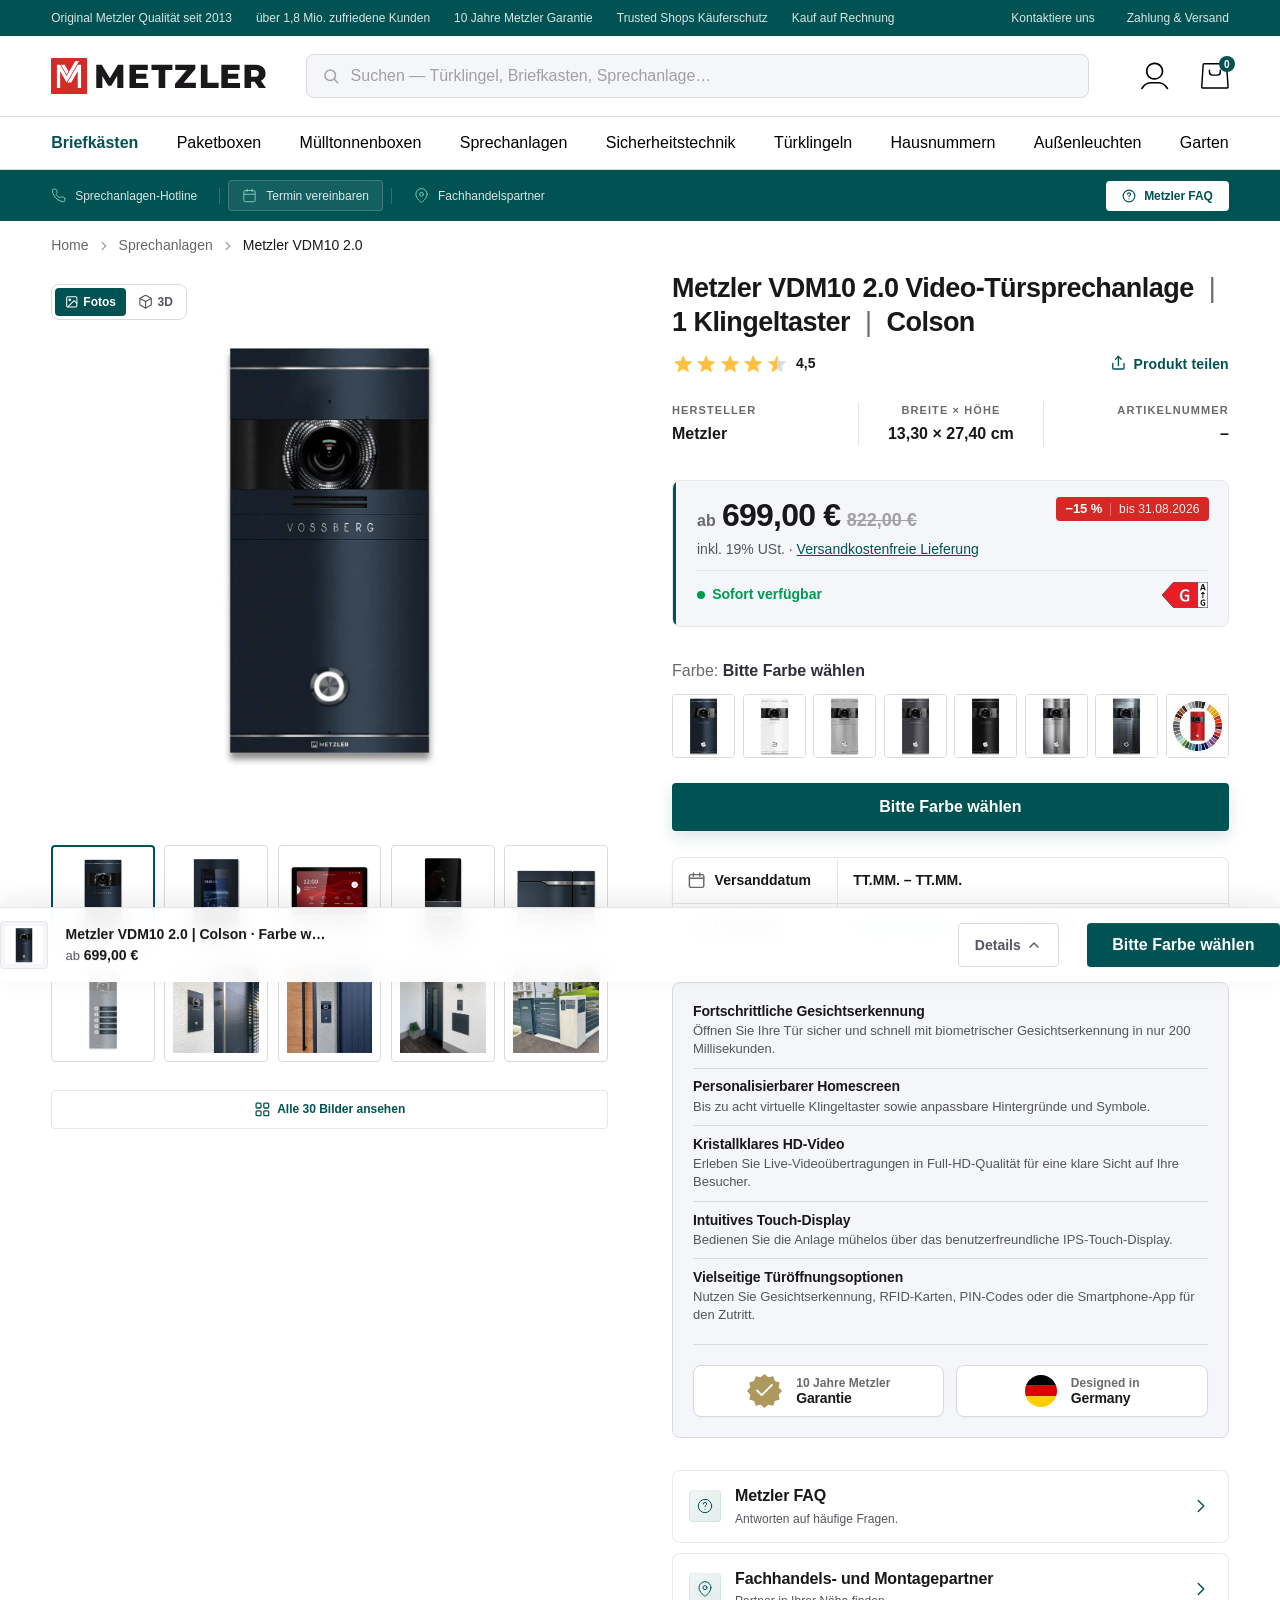
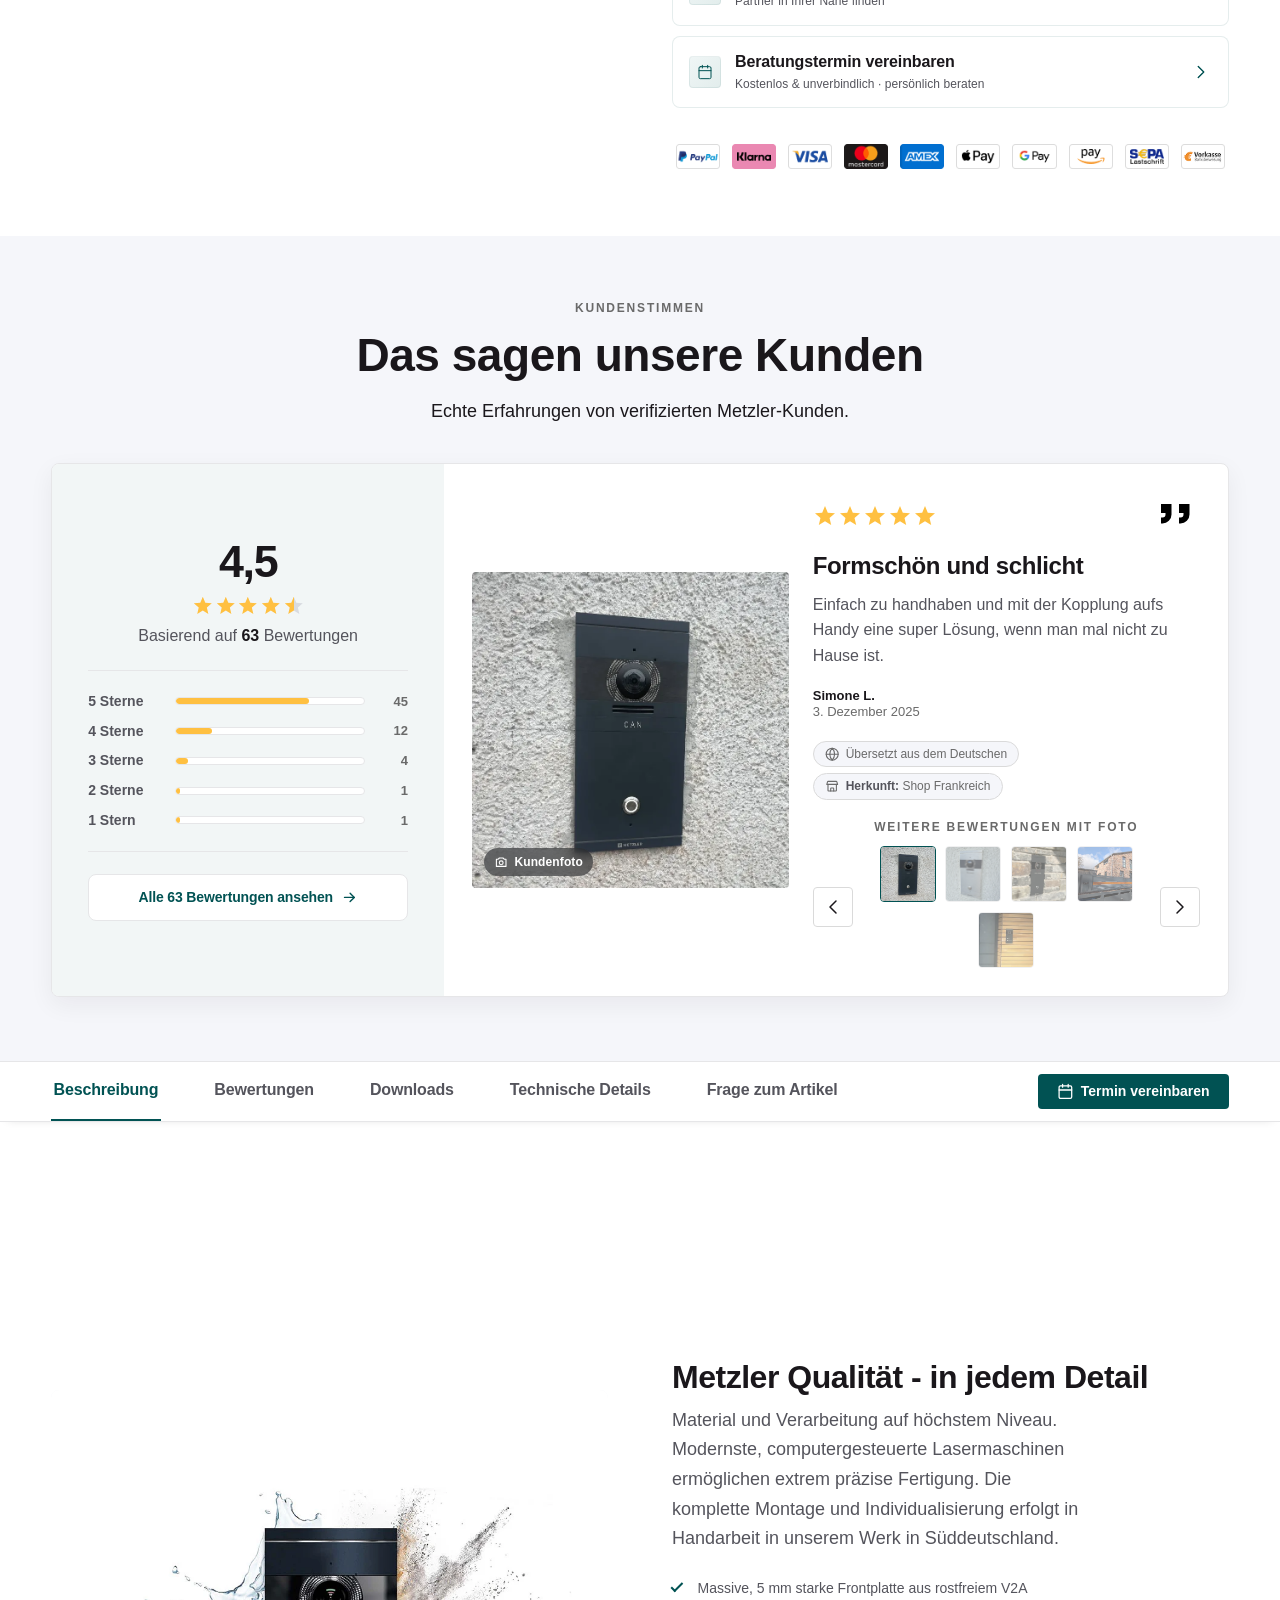
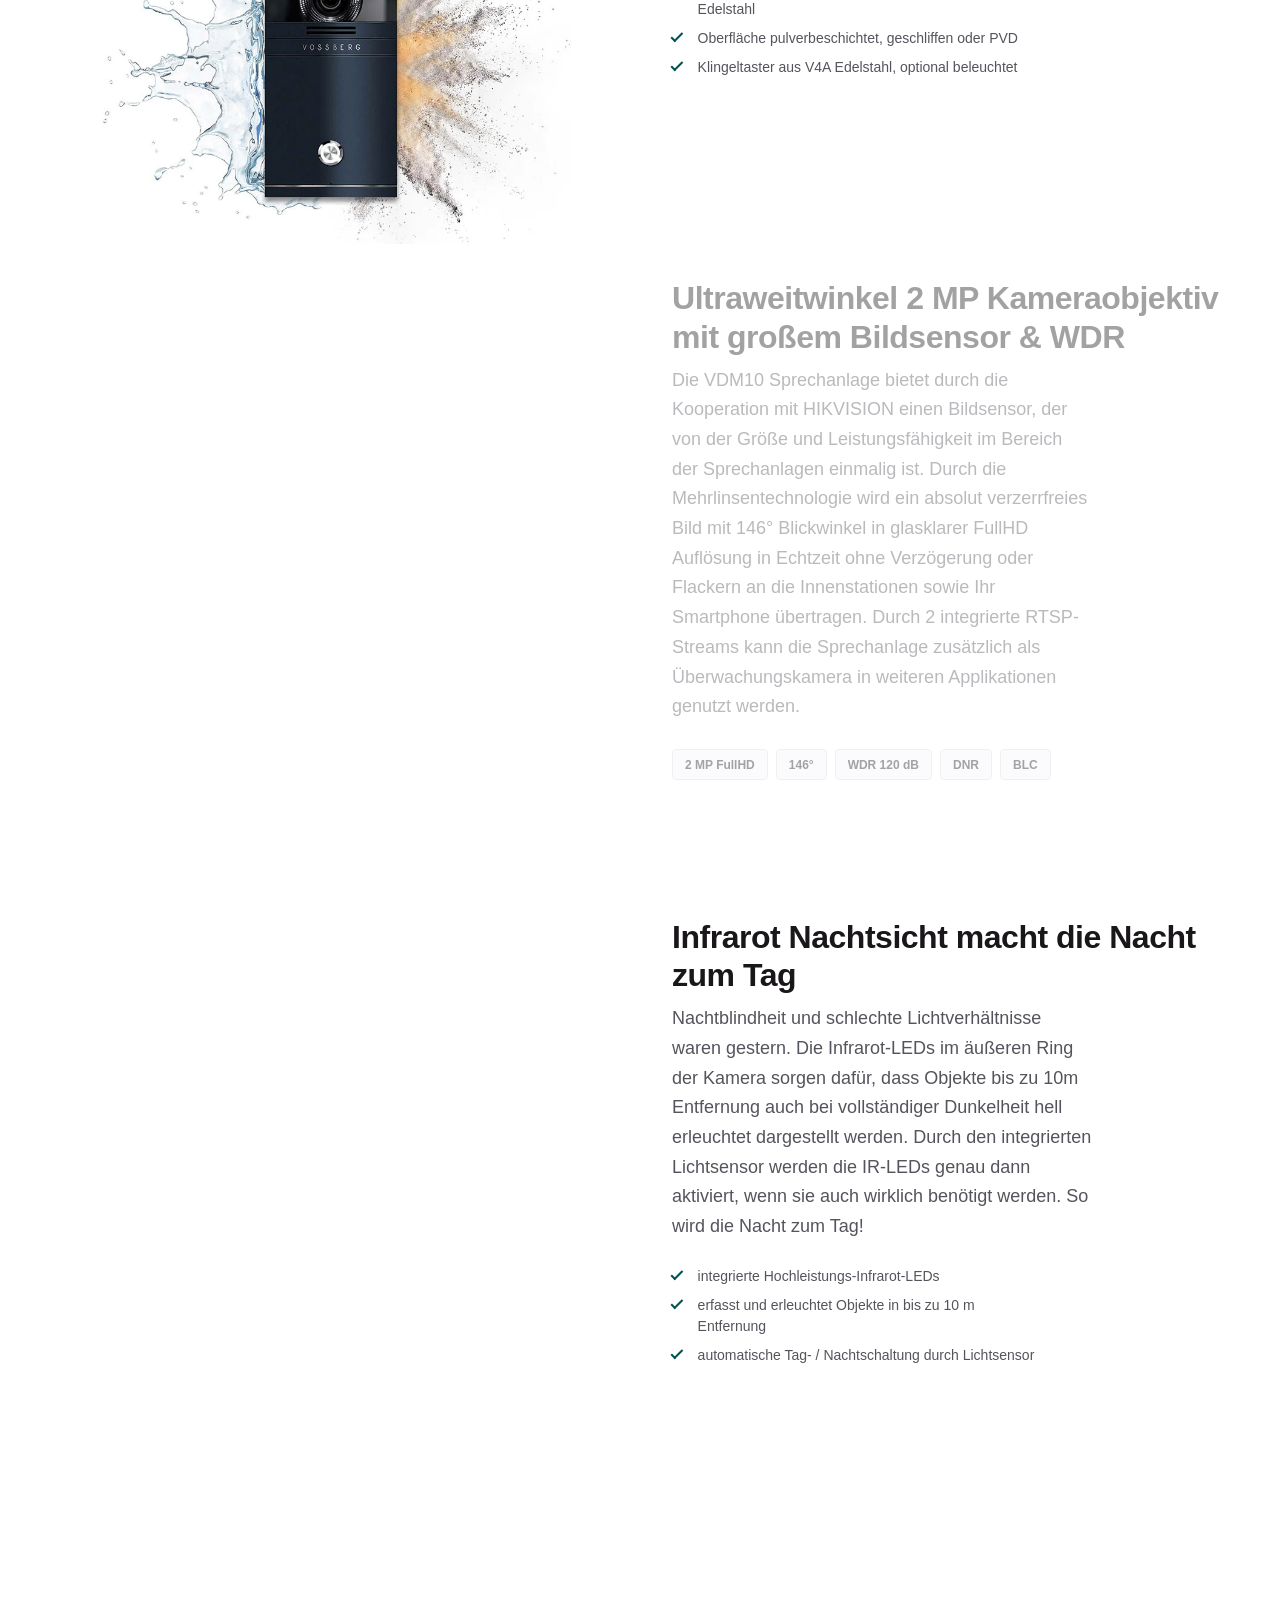
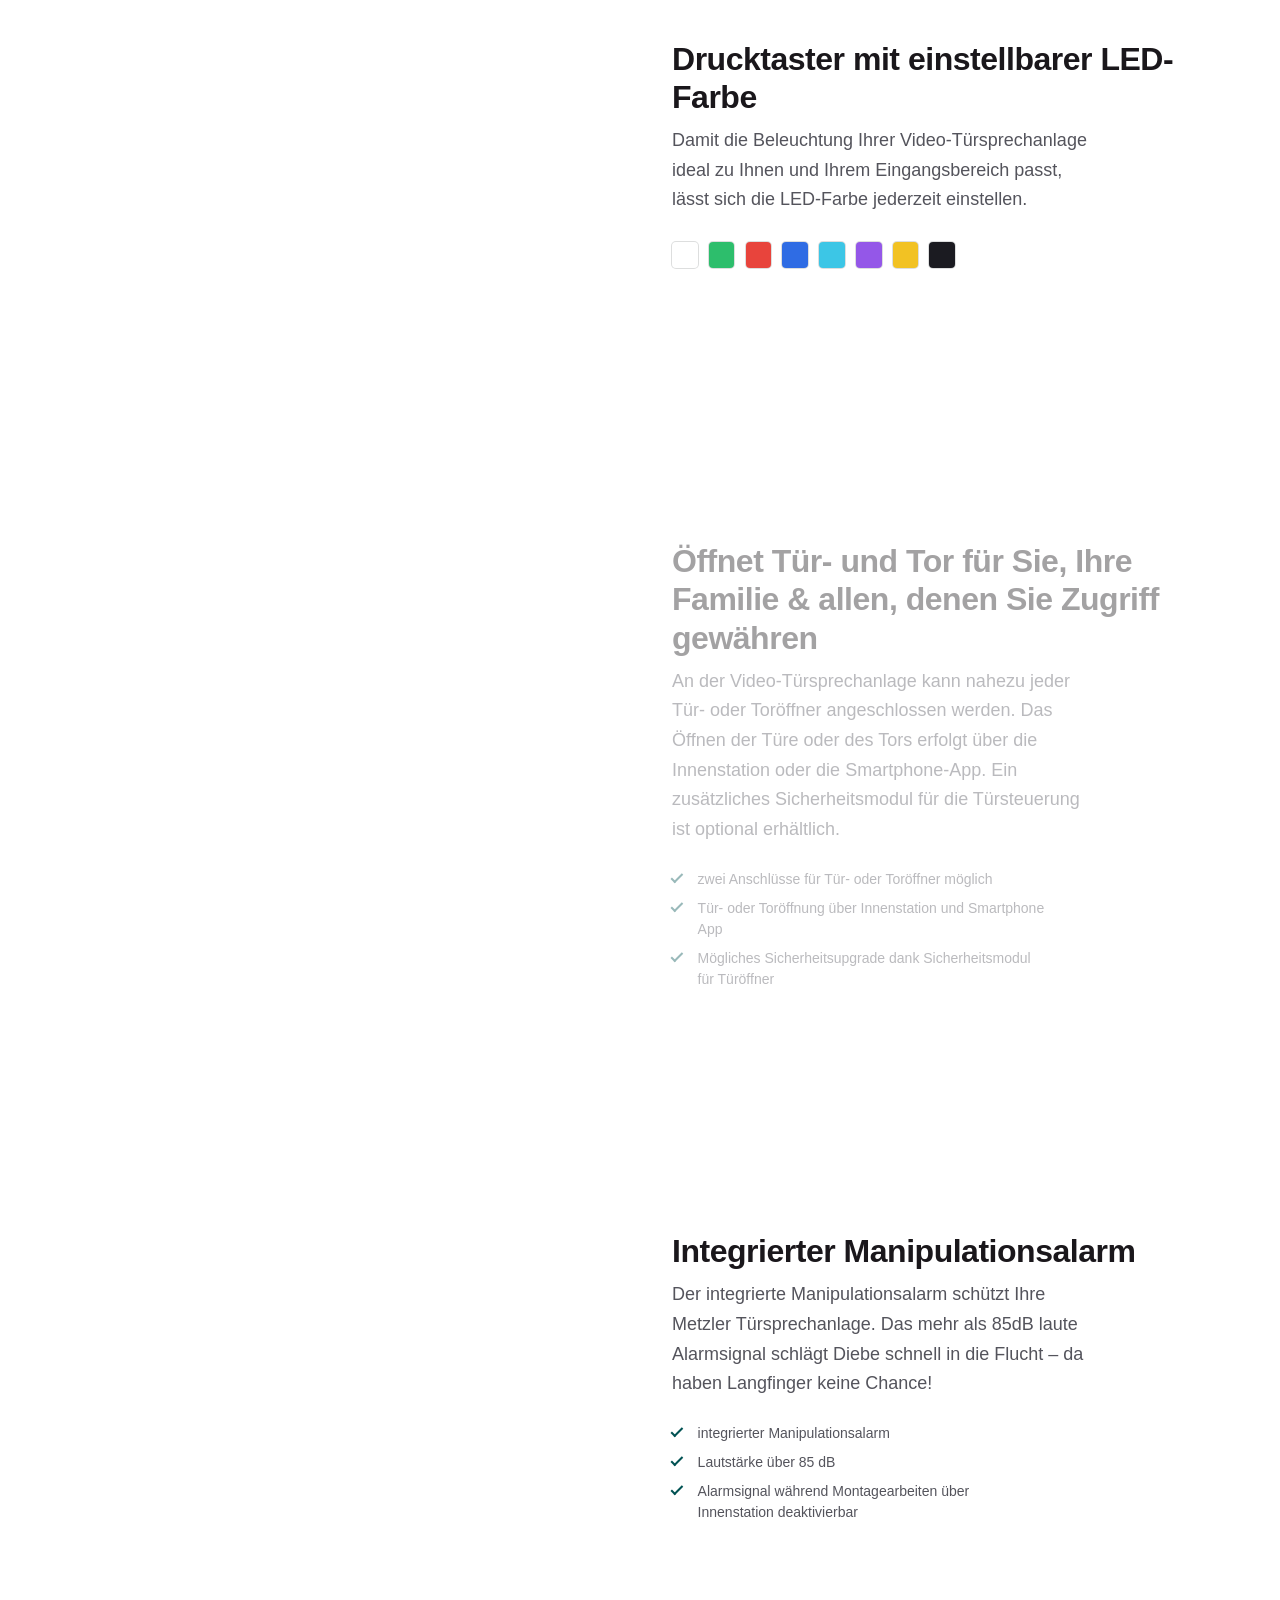
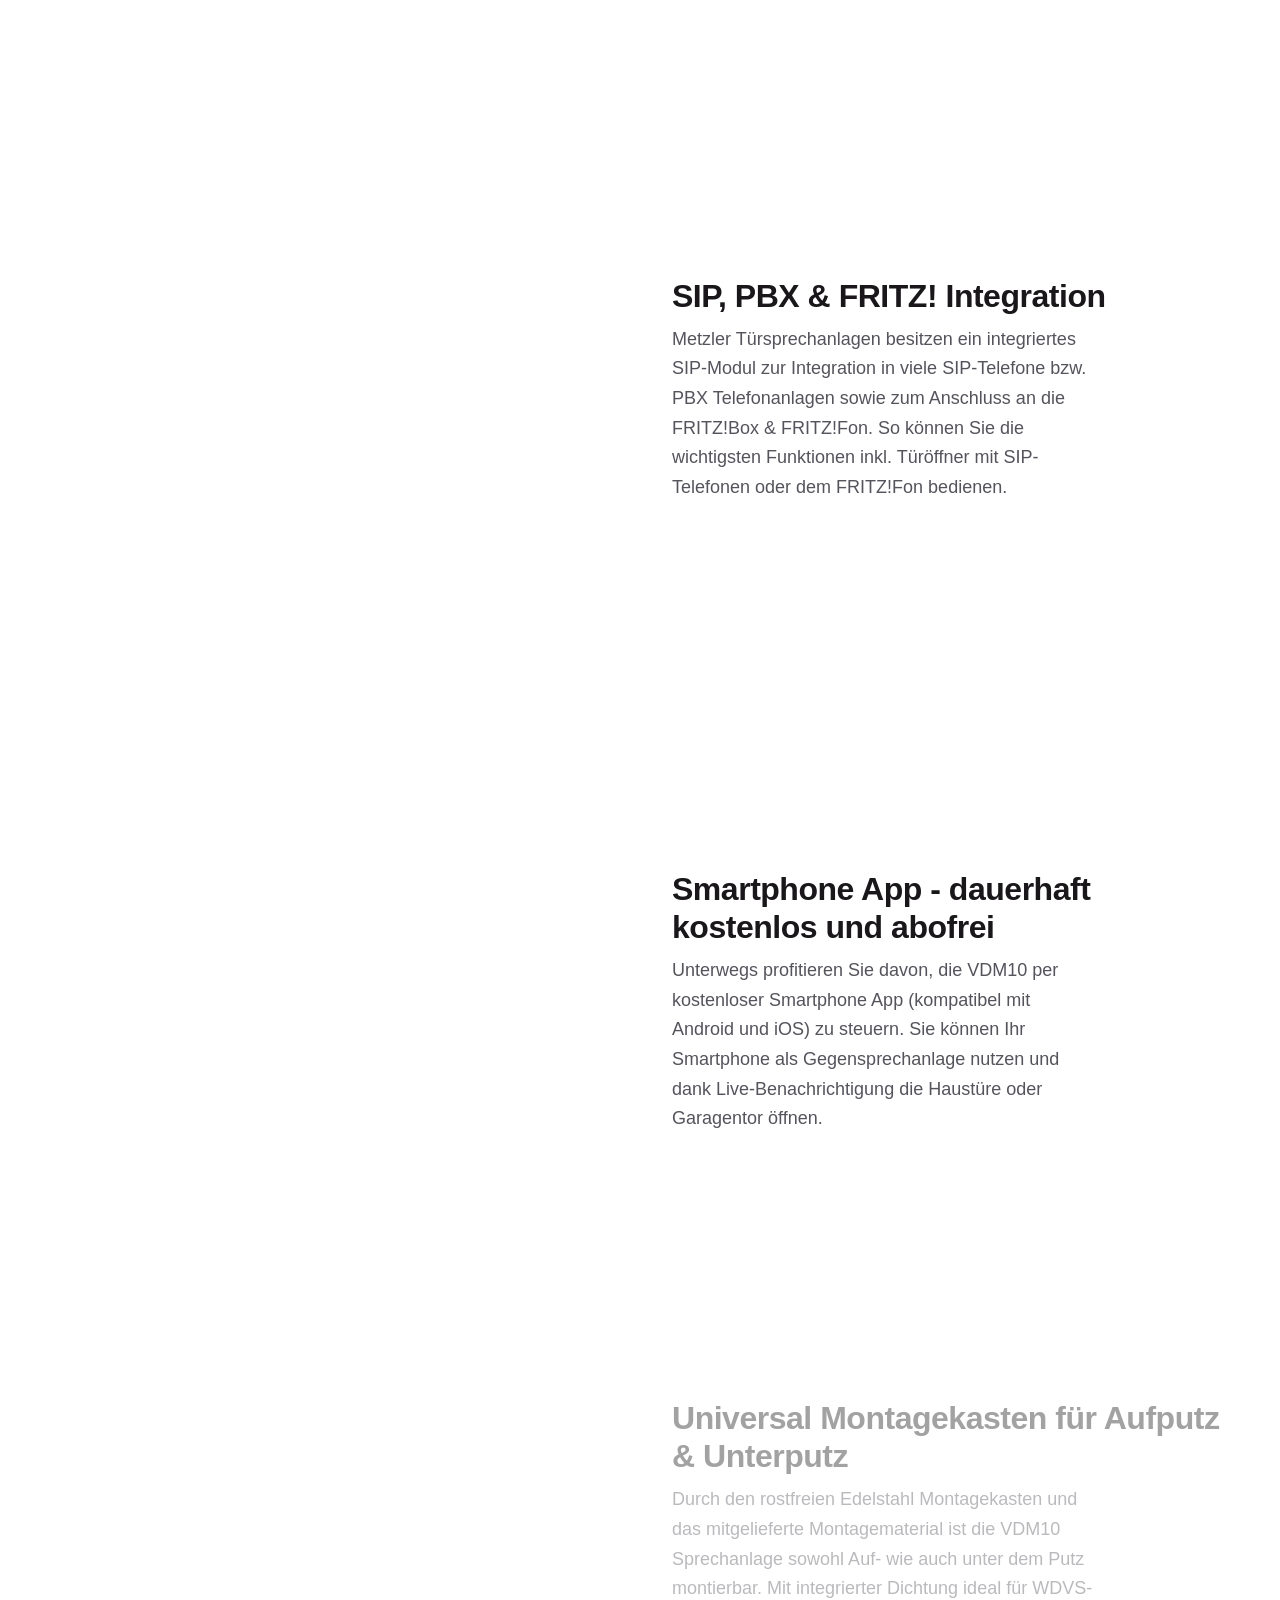
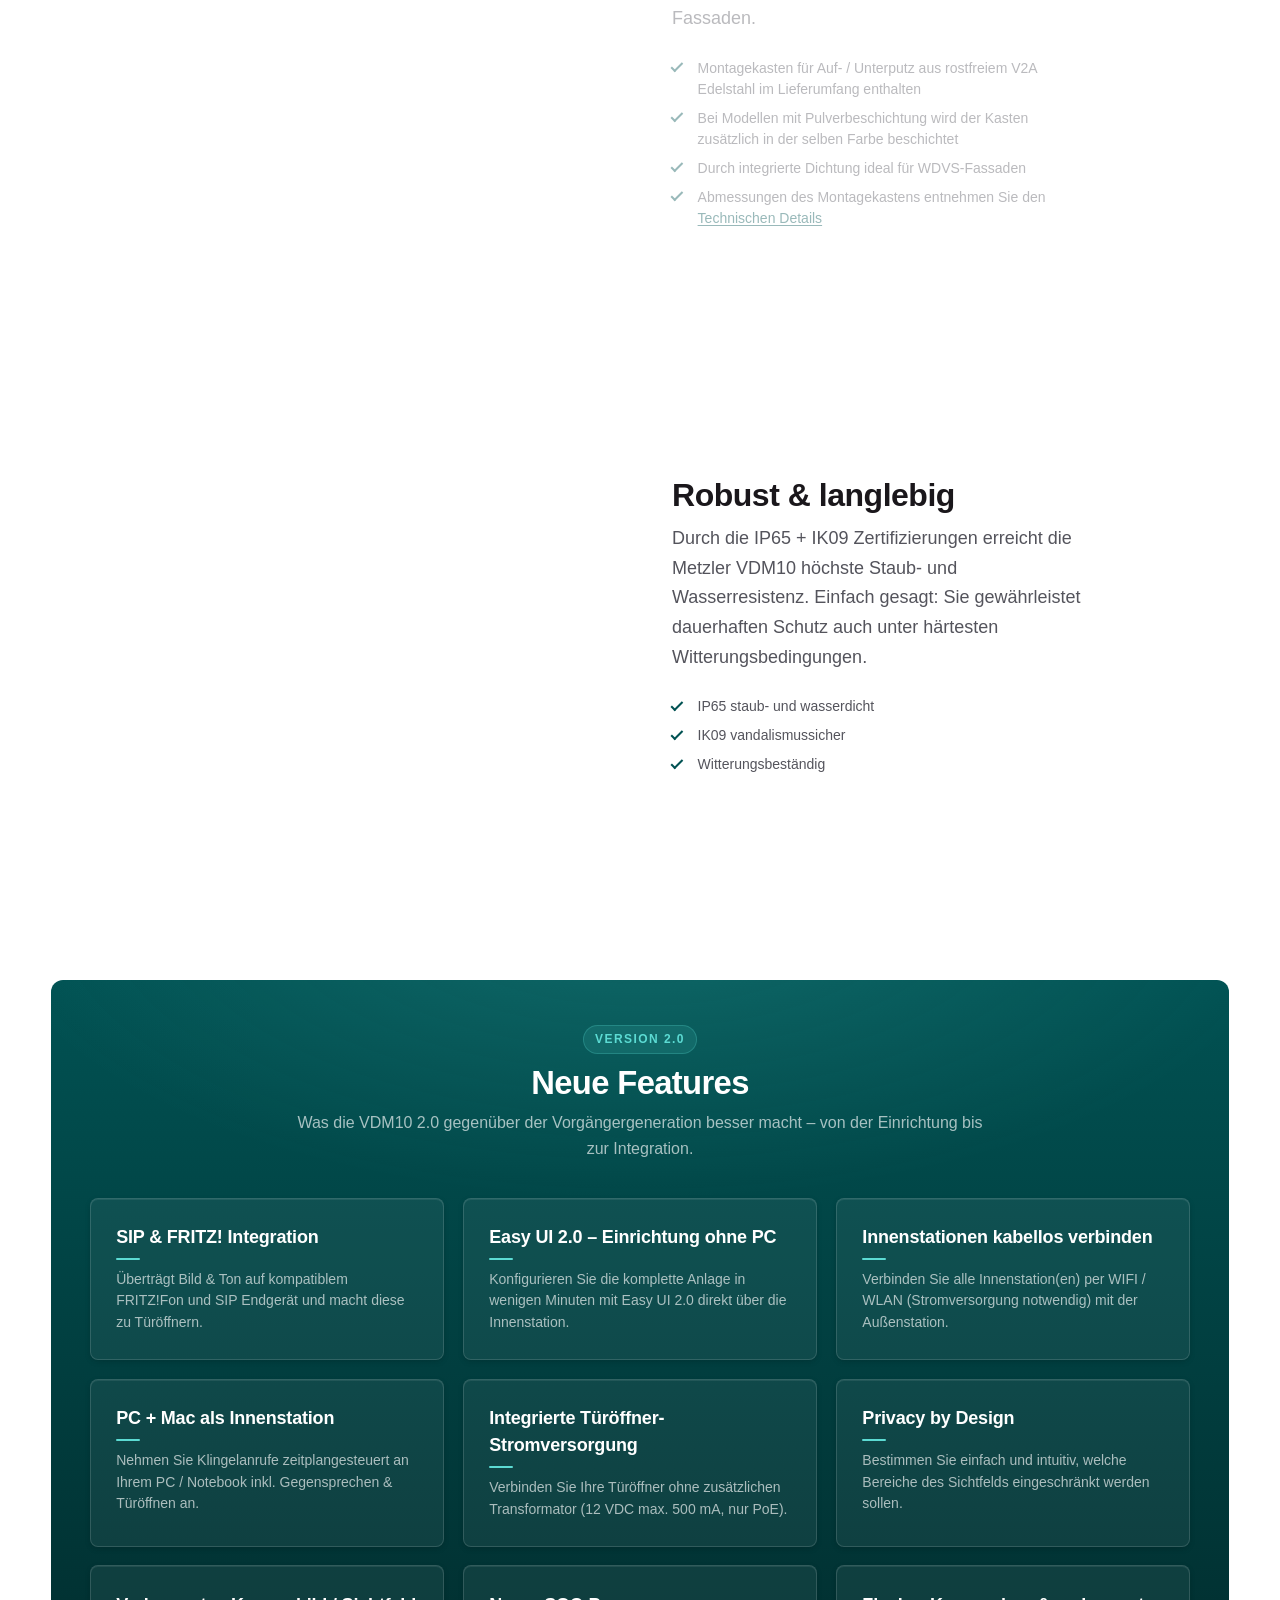
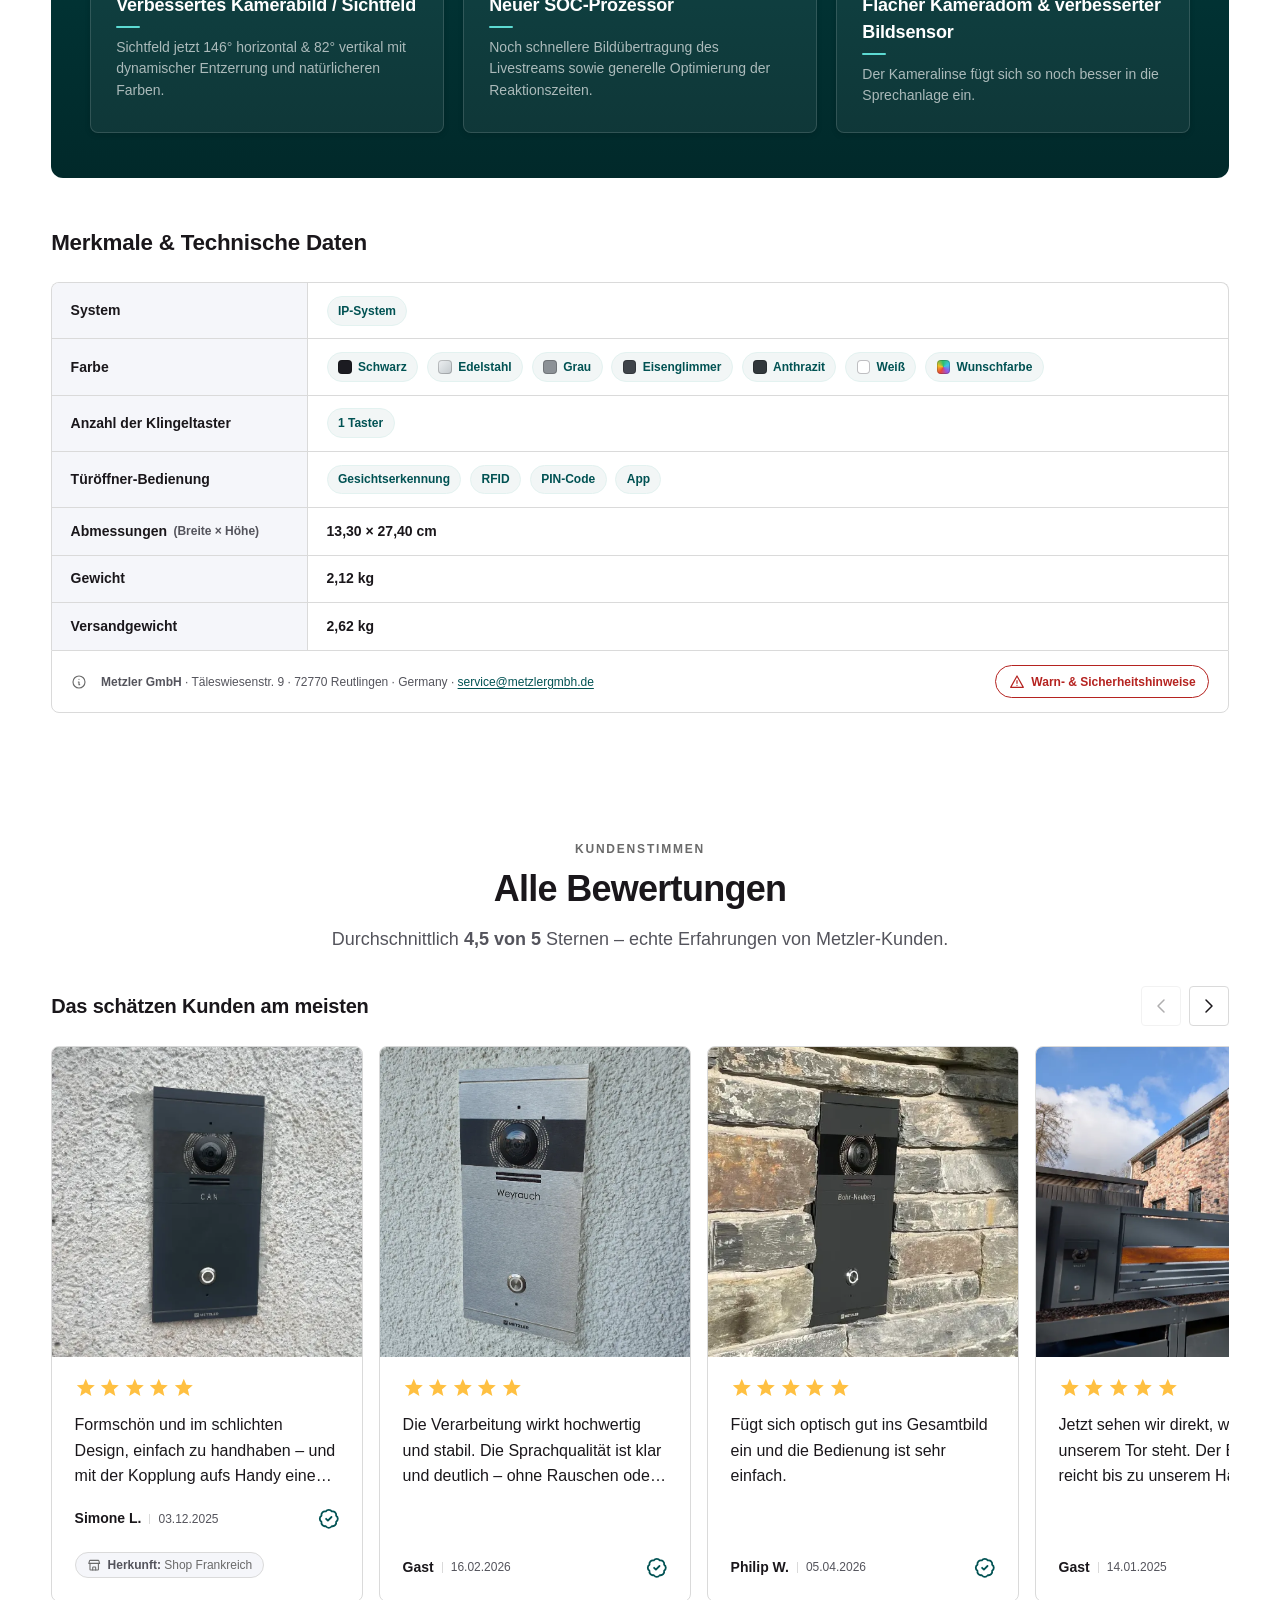
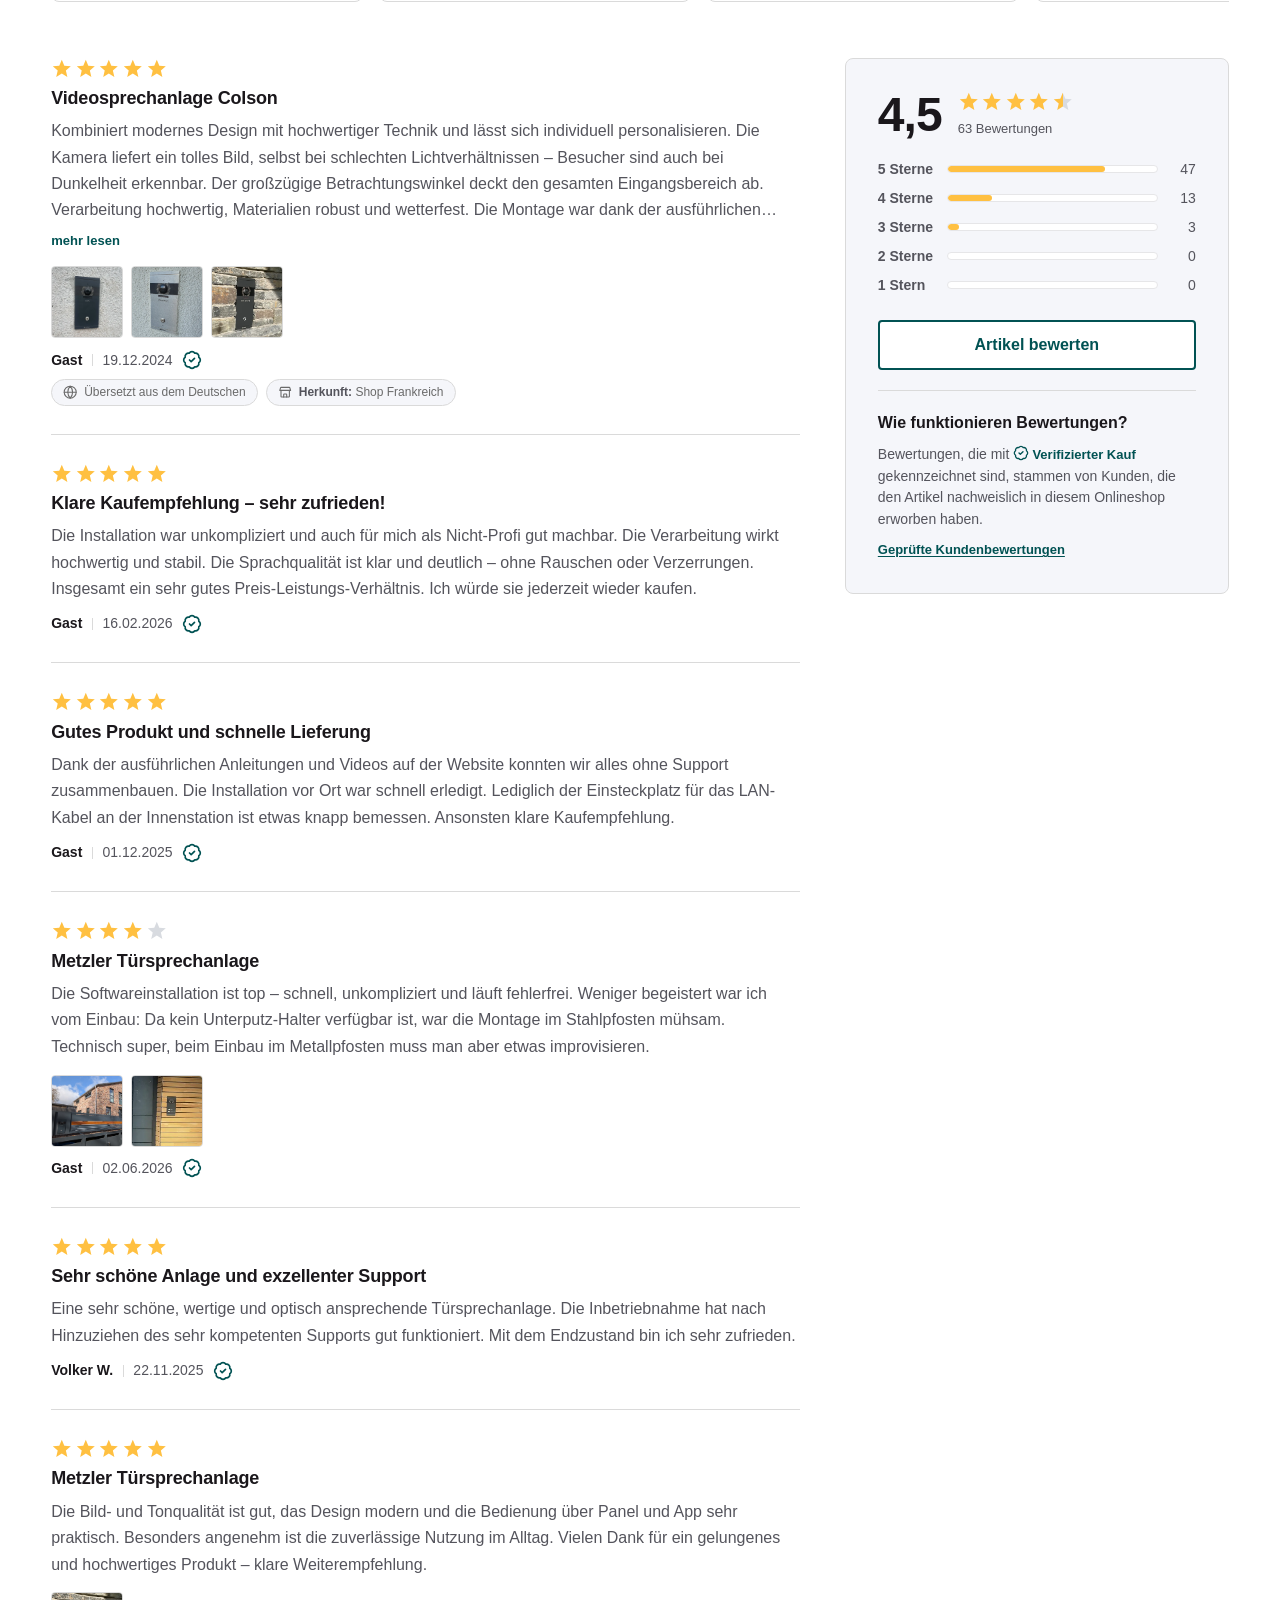
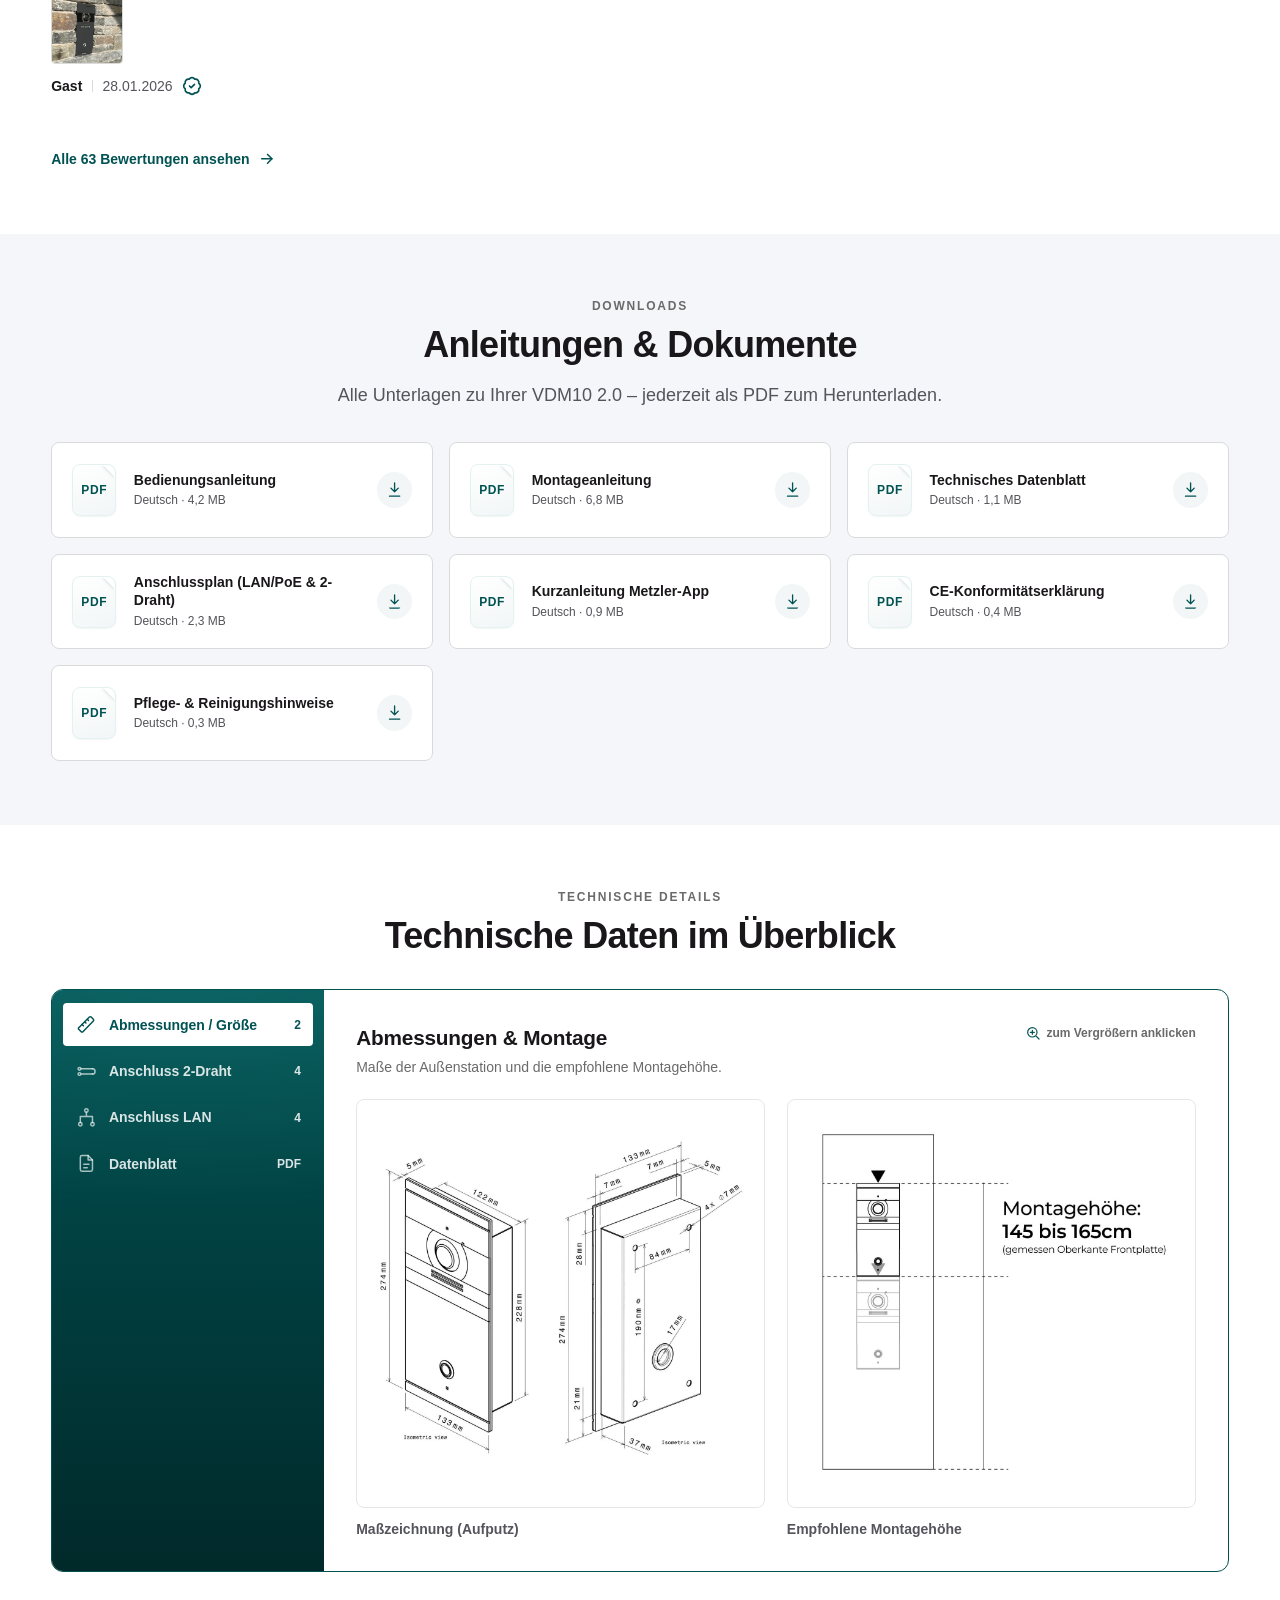
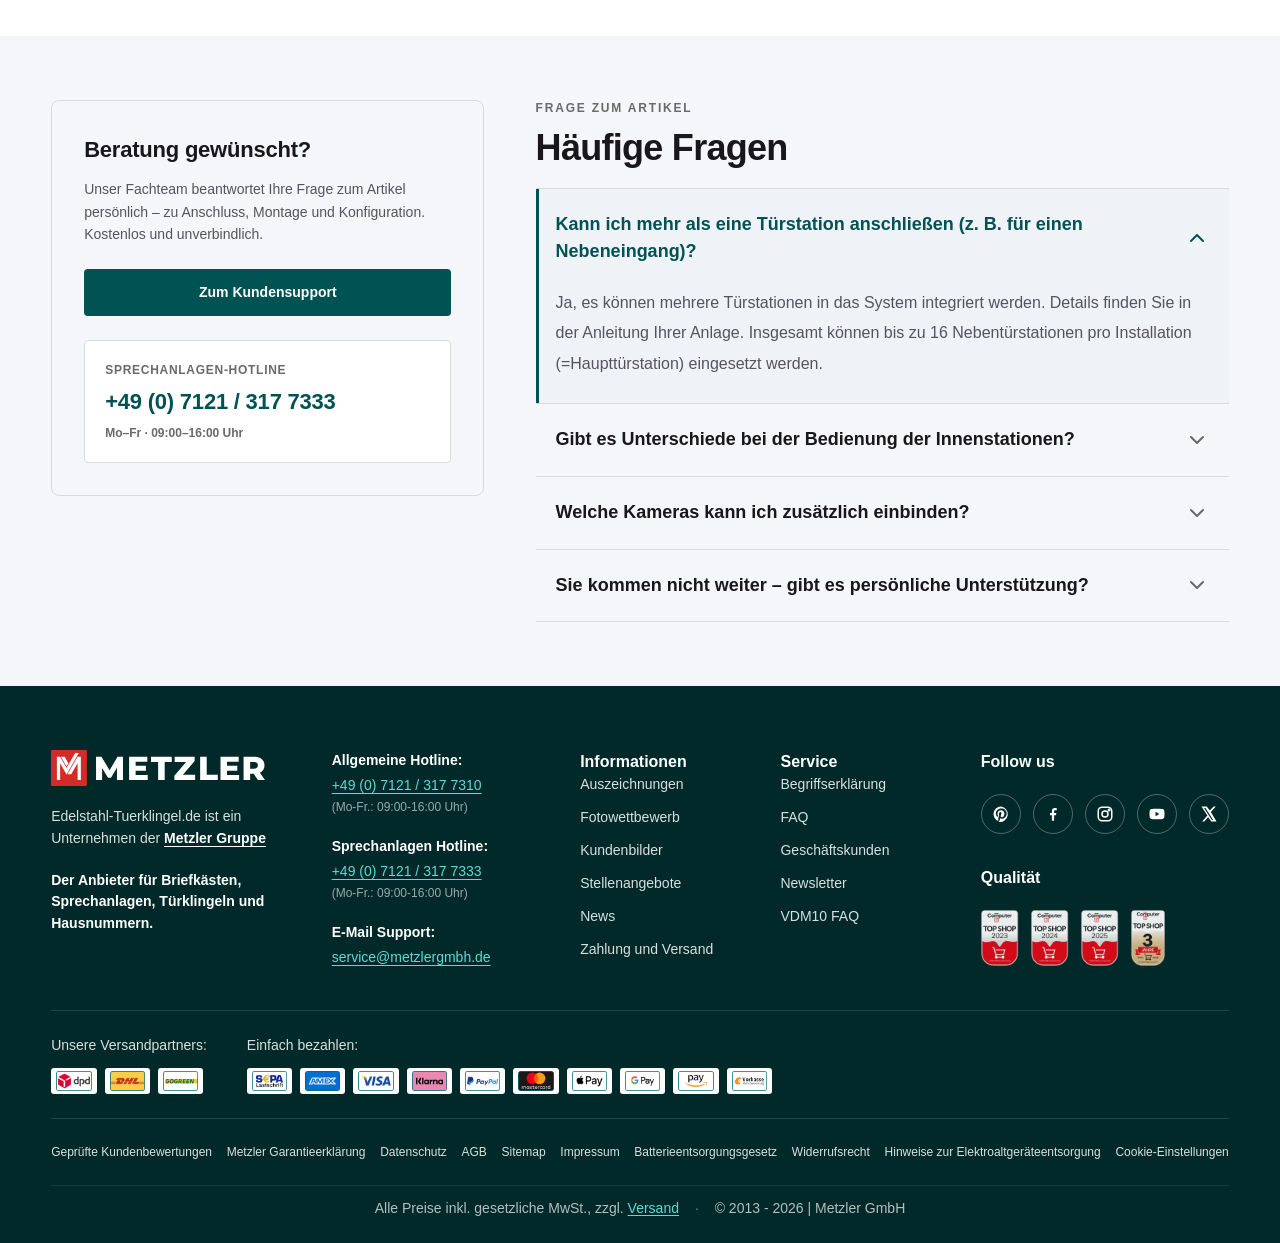
==== index.html @ 50c76bc9 "Gravur switch: reduce button height, keep wider side padding Slimmer segmented control (~49px) – tri" ====
<!DOCTYPE html>
<html lang="de">
<head>
<style id="pf-ext-css">[data-pf-ext]{pointer-events:none !important;cursor:default !important;}</style>
<meta charset="UTF-8" />
<meta name="viewport" content="width=device-width, initial-scale=1" />
<!-- keep this internal prototype out of search results (direct visits + link previews still work) -->
<meta name="robots" content="noindex, nofollow" />
<title>Metzler PDP – Version B (Inline-Konfiguration)</title>
<!-- Pflicht: Metzler-Favicon (rotes M-Quadrat) – self-contained data-URI aus dem Design System -->
<meta name="description" content="Neue Produktdetailseite (PDP) – geteilte Kopf-/Navigations-/Fußzeilen-Komponenten aus dem Metzler Design System." />
<!-- Engraving font styles (Gravur) -->
<link rel="preconnect" href="https://fonts.googleapis.com" />
<link rel="preconnect" href="https://fonts.gstatic.com" crossorigin />
<link rel="stylesheet" href="https://fonts.googleapis.com/css2?family=Caveat:wght@700&family=Cinzel:wght@600&family=Cormorant+Garamond:wght@600&family=Dancing+Script:wght@700&family=Great+Vibes&family=Montserrat:wght@600&family=Oswald:wght@500&family=Playfair+Display:wght@600&family=Roboto+Mono:wght@500&family=UnifrakturMaguntia&display=swap" />
<!-- Design system (topbar · header · nav strip · mobile-nav · footer) – reused as-is -->
<link rel="stylesheet" href="Home/styles-v2.css?v=19" />
<!-- Mega-menu dropdown, grabbed from the PLP -->
<link rel="stylesheet" href="chrome.css?v=22" />
<!-- New PDP sections -->
<link rel="stylesheet" href="pdp.css?v=35" />
<!-- Version B – inline build panel -->
<link rel="stylesheet" href="pdp-b.css?v=732" />
<!-- Prototype variant switch – append ?flow=b (v2) or ?flow=c (v3) to load an alternative
     color-selection flow. Default (no param) renders v1 exactly as-is. Runs in <head> so the
     class is set before paint. v2 = "Alle Farben" text link → side window; v3 = a selected-
     finish summary card (Sephora pattern) above the grid → same side window. -->
<script>(function(){var f=new URLSearchParams(location.search).get('flow');if(f==='b'){document.documentElement.classList.add('flow-b');}else if(f==='c'){document.documentElement.classList.add('flow-c');}else if(f==='d'){document.documentElement.classList.add('flow-d');}})();</script>
<!-- Trusted-Shops placement experiment: ?ts=feat|buybox|cta|reviews reveals ONE
     candidate position for the Trusted Shops signal (none shown without the param).
     Compare them side by side via ts-variants.html. -->
<script>(function(){var t=new URLSearchParams(location.search).get('ts');if(t){document.documentElement.setAttribute('data-ts',t);}})();</script>
</head>
<body class="plp">
<a class="skip-link" href="#pdpMain">Zum Inhalt springen</a>

<!-- ===== SVG ICON SPRITE (from home design system) ===== -->
<svg width="0" height="0" style="position:absolute" aria-hidden="true">
  <defs>
    <symbol id="i-search" viewBox="0 0 24 24" fill="none" stroke="currentColor" stroke-width="2" stroke-linecap="round" stroke-linejoin="round"><circle cx="11" cy="11" r="7"/><path d="M21 21l-4.3-4.3"/></symbol>
    <symbol id="i-search-m" viewBox="0 0 19 20" fill="currentColor"><path d="M16.625 8.86618C16.6247 4.81893 13.2882 1.49999 9.125 1.49999C4.96183 1.49999 1.62525 4.81893 1.625 8.86618C1.625 12.9136 4.96168 16.2333 9.125 16.2333V17.7333L8.66211 17.7216C3.90667 17.4843 0.125 13.6101 0.125 8.86618C0.125251 3.96948 4.15459 0 9.125 0C14.0954 0 18.1248 3.96948 18.125 8.86618C18.125 13.7631 14.0956 17.7333 9.125 17.7333V16.2333C13.2883 16.2333 16.625 12.9136 16.625 8.86618Z"/><path d="M18.659 19.6237C18.3683 19.9188 17.8935 19.9222 17.5984 19.6316L13.4441 15.5398L14.4969 14.4704L18.6511 18.5632C18.9462 18.8539 18.9496 19.3287 18.659 19.6237Z"/></symbol>
    <symbol id="i-menu-m" viewBox="0 0 21 17" fill="currentColor"><path d="M0 0.8C0 0.358172 0.358172 0 0.8 0H20.2C20.6418 0 21 0.358172 21 0.8C21 1.24183 20.6418 1.6 20.2 1.6H0.799999C0.358171 1.6 0 1.24183 0 0.8Z"/><path d="M0 8.4C0 7.95817 0.358172 7.6 0.8 7.6H14.2C14.6418 7.6 15 7.95817 15 8.4C15 8.84183 14.6418 9.2 14.2 9.2H0.8C0.358172 9.2 0 8.84183 0 8.4Z"/><path d="M0 16C0 15.5582 0.358172 15.2 0.8 15.2H20.2C20.6418 15.2 21 15.5582 21 16C21 16.4418 20.6418 16.8 20.2 16.8H0.799999C0.358171 16.8 0 16.4418 0 16Z"/></symbol>
    <symbol id="i-chevron-down" viewBox="0 0 24 24" fill="none" stroke="currentColor" stroke-width="2.25" stroke-linecap="round" stroke-linejoin="round"><path d="M6 9l6 6 6-6"/></symbol>
    <symbol id="i-chevron-right" viewBox="0 0 24 24" fill="none" stroke="currentColor" stroke-width="2.25" stroke-linecap="round" stroke-linejoin="round"><path d="M9 6l6 6-6 6"/></symbol>
    <symbol id="i-truck" viewBox="0 0 24 24" fill="none" stroke="currentColor" stroke-width="1.8" stroke-linejoin="round" stroke-linecap="round"><path d="M1 4h13v11H1zM14 8h4l3 3v4h-7z"/><circle cx="6" cy="18" r="1.6"/><circle cx="17.5" cy="18" r="1.6"/></symbol>
    <symbol id="i-receipt" viewBox="0 0 24 24" fill="none" stroke="currentColor" stroke-width="1.8" stroke-linejoin="round" stroke-linecap="round"><path d="M5 2h14v20l-3-2-2 2-2-2-2 2-2-2-3 2z"/><path d="M8 7h8M8 11h8M8 15h5"/></symbol>
    <symbol id="i-star" viewBox="0 0 24 24" fill="none" stroke="currentColor" stroke-width="1.8" stroke-linejoin="round" stroke-linecap="round"><path d="M12 3l2.7 5.46 6.03.88-4.36 4.25 1.03 6.01L12 16.9 6.57 19.6l1.03-6.01L3.24 9.34l6.03-.88z"/></symbol>
    <symbol id="i-users" viewBox="0 0 24 24" fill="none" stroke="currentColor" stroke-width="1.8" stroke-linecap="round" stroke-linejoin="round"><circle cx="9" cy="8" r="3.2"/><path d="M3.5 20c0-3.3 2.5-5.7 5.5-5.7s5.5 2.4 5.5 5.7"/><path d="M16 5.4a3.2 3.2 0 010 5.6"/><path d="M17 14.5c2 .6 3.5 2.6 3.5 5.5"/></symbol>
    <symbol id="i-sliders" viewBox="0 0 24 24" fill="none" stroke="currentColor" stroke-width="2" stroke-linecap="round" stroke-linejoin="round"><path d="M4 6h16M4 12h16M4 18h16"/><circle cx="9" cy="6" r="2" fill="#fff"/><circle cx="15" cy="12" r="2" fill="#fff"/><circle cx="8" cy="18" r="2" fill="#fff"/></symbol>
    <symbol id="i-x" viewBox="0 0 24 24" fill="none" stroke="currentColor" stroke-width="2.2" stroke-linecap="round"><line x1="6" y1="6" x2="18" y2="18"/><line x1="6" y1="18" x2="18" y2="6"/></symbol>
    <symbol id="i-instagram" viewBox="0 0 24 24" fill="none" stroke="currentColor" stroke-width="2" stroke-linecap="round" stroke-linejoin="round"><rect x="3" y="3" width="18" height="18" rx="5"/><circle cx="12" cy="12" r="4"/><circle cx="17.5" cy="6.5" r="1" fill="currentColor"/></symbol>
    <symbol id="i-facebook" viewBox="0 0 24 24" fill="currentColor"><path d="M13.5 21v-7.5h2.5l.5-3h-3V8.5c0-.9.3-1.5 1.5-1.5H17V4.2c-.5-.1-1.5-.2-2.5-.2-2.4 0-4 1.4-4 4v2.5H8v3h2.5V21h3z"/></symbol>
    <symbol id="i-youtube" viewBox="0 0 24 24" fill="currentColor"><path d="M21.6 7.2c-.2-.9-.9-1.6-1.8-1.8C18.2 5 12 5 12 5s-6.2 0-7.8.4c-.9.2-1.6.9-1.8 1.8C2 8.8 2 12 2 12s0 3.2.4 4.8c.2.9.9 1.6 1.8 1.8 1.6.4 7.8.4 7.8.4s6.2 0 7.8-.4c.9-.2 1.6-.9 1.8-1.8.4-1.6.4-4.8.4-4.8s0-3.2-.4-4.8zM10 15V9l5.2 3-5.2 3z"/></symbol>
    <symbol id="i-pinterest" viewBox="0 0 24 24" fill="currentColor"><path d="M12 2a10 10 0 00-3.6 19.3c-.1-.8-.2-2 0-2.9.2-.8 1.2-5 1.2-5s-.3-.6-.3-1.5c0-1.4.8-2.5 1.9-2.5.9 0 1.3.7 1.3 1.5 0 .9-.6 2.2-.9 3.5-.2 1 .5 1.9 1.6 1.9 1.9 0 3.4-2 3.4-5 0-2.6-1.9-4.4-4.5-4.4-3.1 0-4.9 2.3-4.9 4.7 0 .9.4 1.9.8 2.5.1.1.1.2.1.3l-.3 1.2c-.1.2-.2.3-.4.2-1.4-.7-2.3-2.7-2.3-4.4 0-3.6 2.6-6.9 7.5-6.9 3.9 0 7 2.8 7 6.6 0 3.9-2.5 7.1-5.9 7.1-1.2 0-2.3-.6-2.6-1.3l-.7 2.7c-.3 1-1 2.3-1.4 3.1A10 10 0 1012 2z"/></symbol>
    <symbol id="i-x-social" viewBox="0 0 24 24" fill="currentColor"><path d="M18.244 2H21l-6.54 7.47L22 22h-6.86l-4.39-5.74L5.6 22H2.84l7.01-8.01L2 2h7.04l3.97 5.25L18.244 2zm-2.4 18h1.79L7.24 4H5.34l10.5 16z"/></symbol>
  </defs>
</svg>

<!-- ===== TOPBAR ===== -->
<div class="topbar">
  <div class="container topbar__inner">
    <ul class="topbar__claims">
      <li>Original Metzler Qualität seit 2013</li>
      <li>über 1,8 Mio. zufriedene Kunden</li>
      <li><a href="#" data-pf-ext="1" tabindex="-1">10 Jahre Metzler Garantie</a></li>
      <li>Trusted Shops Käuferschutz</li>
      <li>Kauf auf Rechnung</li>
    </ul>
    <div class="topbar__links">
      <a href="#">Kontaktiere uns</a>
      <a href="#">Zahlung &amp; Versand</a>
    </div>
  </div>
</div>

<!-- ===== HEADER ===== -->
<header class="header">
  <div class="container">
    <div class="header__main">
      <div class="header__left-actions">
        <button class="header__burger" id="navBurger" data-nav-toggle aria-label="Menü öffnen" aria-expanded="false" aria-controls="mobileNav"><svg><use href="#i-menu-m"/></svg></button>
        <button class="header__search-icon" id="searchIcon" aria-label="Suchen" type="button"><svg><use href="#i-search-m"/></svg></button>
      </div>
      <a href="#" class="header__logo" aria-label="Metzler Startseite">
        <img src="Home/Logo/Metzler_Logo-rot-schwarz.svg" alt="Metzler" />
      </a>
      <button class="header__kategorien" type="button" data-nav-toggle aria-controls="mobileNav" aria-expanded="false" aria-label="Kategorien">
        <img class="header__kategorien-icon" src="Home/ICONS/menu.svg" alt="" aria-hidden="true" />
        <span class="header__kategorien-label">Kategorien</span>
      </button>
      <div class="header__search">
        <svg><use href="#i-search"/></svg>
        <input type="search" aria-label="Produkte suchen" placeholder="Suchen – Türklingel, Briefkasten, Sprechanlage…" />
      </div>
      <div class="header__icons">
        <a class="icon-btn" href="#" aria-label="Mein Konto"><img src="Home/ICONS/profile.svg" alt="" /></a>
        <a class="icon-btn" href="#" aria-label="Warenkorb"><img src="Home/ICONS/cart.svg" alt="" /><span class="badge">0</span></a>
      </div>
    </div>
  </div>
</header>

  <nav class="header__nav" aria-label="Hauptnavigation">
    <div class="container">
      <button class="header__nav-all" type="button" data-nav-toggle aria-controls="mobileNav" aria-expanded="false" aria-label="Alle Kategorien">
        <img class="header__nav-all-icon" src="Home/ICONS/menu.svg" alt="" aria-hidden="true" />
        <span class="header__nav-all-label">Alle</span>
      </button>
      <ul>
        <li class="hnav-item" data-mega-item>
          <a href="#" class="is-featured"
             id="mm-trigger-briefkasten" data-mega-trigger
             aria-haspopup="true" aria-expanded="false" aria-controls="mm-panel-briefkasten">Briefkästen</a>

          <!-- Drop-panel spans the full nav width; inner .container realigns content to the page grid -->
          <div class="mega-panel" id="mm-panel-briefkasten" data-mega-panel
               role="region" aria-label="Briefkästen – Unterkategorien" aria-hidden="true">
            <!-- Asymmetric 75/25 split: subcategory grid (left) + persistent featured promo (right) -->
            <div class="container mega-layout">

              <!-- LEFT ZONE (~75%): standard subcategories as image tiles -->
              <ul class="mega-grid">
                <li><a class="mega-card" href="#">
                  <span class="mega-card__media"><img src="Product%20Image/einfamilien-briefkasten.png" alt="Einfamilien-Briefkasten" loading="lazy"></span>
                  <span class="mega-card__label">Einfamilien-Briefkasten</span></a></li>

                <li><a class="mega-card" href="#">
                  <span class="mega-card__media"><img src="Product%20Image/briefkasten-ohne-gravur.webp" alt="Briefkasten ohne Gravur" loading="lazy"></span>
                  <span class="mega-card__label">Briefkasten ohne Gravur</span></a></li>

                <li><a class="mega-card" href="#">
                  <span class="mega-card__media"><img src="Product%20Image/standbriefkaesten.webp" alt="Standbriefkästen" loading="lazy"></span>
                  <span class="mega-card__label">Standbriefkästen</span></a></li>

                <li><a class="mega-card" href="#">
                  <span class="mega-card__media"><img src="Product%20Image/briefkasten-klingel-sprechanlage.webp" alt="Briefkasten mit Klingel & Sprechanlage" loading="lazy"></span>
                  <span class="mega-card__label">Mit Klingel &amp; Sprechanlage</span></a></li>

                <li><a class="mega-card" href="#">
                  <span class="mega-card__media"><img src="Product%20Image/mehrfamilien-briefkaesten.webp" alt="Mehrfamilien Briefkästen" loading="lazy"></span>
                  <span class="mega-card__label">Mehrfamilien Briefkästen</span></a></li>

                <li><a class="mega-card" href="#">
                  <span class="mega-card__media"><img src="Product%20Image/unterputz-briefkaesten.webp" alt="Unterputz Briefkästen" loading="lazy"></span>
                  <span class="mega-card__label">Unterputz Briefkästen</span></a></li>

                <li><a class="mega-card" href="#">
                  <span class="mega-card__media"><img src="Product%20Image/paketboxen.webp" alt="Paketboxen" loading="lazy"></span>
                  <span class="mega-card__label">Paketboxen</span></a></li>

                <li><a class="mega-card" href="#">
                  <span class="mega-card__media"><img src="Product%20Image/briefkastenschilder.webp" alt="Briefkastenschilder" loading="lazy"></span>
                  <span class="mega-card__label">Briefkastenschilder</span></a></li>

                <li><a class="mega-card" href="#">
                  <span class="mega-card__media"><img src="Product%20Image/briefkastenstaender.webp" alt="Briefkastenständer" loading="lazy"></span>
                  <span class="mega-card__label">Briefkastenständer</span></a></li>

                <li><a class="mega-card" href="#">
                  <span class="mega-card__media"><img src="Product%20Image/ersatzteile-zubehoer.webp" alt="Ersatzteile & Zubehör" loading="lazy"></span>
                  <span class="mega-card__label">Ersatzteile &amp; Zubehör</span></a></li>
              </ul>

              <!-- RIGHT ZONE (~25%): featured Konfigurator poster -->
              <aside class="mega-poster" aria-label="Briefkastenanlagen Konfigurator">
                <div class="mega-poster__media">
                  <img class="mega-poster__bg" src="Poster/poster-briefkasten2.png" alt="Briefkastenanlage – 3D Konfigurator" loading="lazy">
                </div>
                <div class="mega-poster__content">
                  <span class="mega-poster__eyebrow">3D Konfigurator</span>
                  <p class="mega-poster__title">Briefkastenanlage individuell gestalten</p>
                  <p class="mega-poster__features">Design · Farbe · Montageart</p>
                  <a class="mega-poster__cta" href="#">Jetzt konfigurieren</a>
                </div>
              </aside>

            </div>
          </div>
        </li>
        <li><a href="#">Paketboxen</a></li>
        <li><a href="#">Mülltonnenboxen</a></li>
        <li class="hnav-item" data-mega-item>
          <a href="#"
             id="mm-trigger-sprechanlagen" data-mega-trigger
             aria-haspopup="true" aria-expanded="false" aria-controls="mm-panel-sprechanlagen">Sprechanlagen</a>

          <!-- Drop-panel: subcategory grid (left) + XDM10 poster (right) -->
          <div class="mega-panel" id="mm-panel-sprechanlagen" data-mega-panel
               role="region" aria-label="Türsprechanlagen – Unterkategorien" aria-hidden="true">
            <div class="container mega-layout">

              <ul class="mega-grid">
                <li><a class="mega-card" href="#">
                  <span class="mega-card__media"><img src="Product%20Image/Sprechanlage/video-station.png" alt="Video-Sprechanlagen" loading="lazy"></span>
                  <span class="mega-card__label">Video-Sprechanlagen</span></a></li>

                <li><a class="mega-card" href="#">
                  <span class="mega-card__media"><img src="Product%20Image/Sprechanlage/audio-station.png" alt="Audio-Sprechanlagen" loading="lazy"></span>
                  <span class="mega-card__label">Audio-Sprechanlagen</span></a></li>

                <li><a class="mega-card" href="#">
                  <span class="mega-card__media"><img src="Product%20Image/Sprechanlage/mehrfamilien-anlage.png" alt="Mehrfamilien-Anlagen" loading="lazy"></span>
                  <span class="mega-card__label">Mehrfamilien-Anlagen</span></a></li>

                <li><a class="mega-card" href="#">
                  <span class="mega-card__media"><img src="Product%20Image/Sprechanlage/touch-display-station.png" alt="Mit Gesichtserkennung" loading="lazy"></span>
                  <span class="mega-card__label">Mit Gesichtserkennung</span></a></li>

                <li><a class="mega-card" href="#">
                  <span class="mega-card__media"><img src="Product%20Image/Sprechanlage/briefkasten-paketbox.png" alt="Mit Briefkasten/Paketbox" loading="lazy"></span>
                  <span class="mega-card__label">Mit Briefkasten/Paketbox</span></a></li>

                <li><a class="mega-card" href="#">
                  <span class="mega-card__media"><img src="Product%20Image/Sprechanlage/innenstation.png" alt="Innenstationen" loading="lazy"></span>
                  <span class="mega-card__label">Innenstationen</span></a></li>

                <li><a class="mega-card" href="#">
                  <span class="mega-card__media"><img src="Product%20Image/Sprechanlage/bus-xdm10.png" alt="2-Draht-BUS (XDM10)" loading="lazy"></span>
                  <span class="mega-card__label">2-Draht-BUS (XDM10)</span></a></li>

                <li><a class="mega-card" href="#">
                  <span class="mega-card__media"><img src="Product%20Image/Sprechanlage/zubehoer.png" alt="Zubehör" loading="lazy"></span>
                  <span class="mega-card__label">Zubehör</span></a></li>
              </ul>

              <aside class="mega-poster" aria-label="XDM10 Video-Türsprechanlage">
                <div class="mega-poster__media">
                  <img class="mega-poster__bg" src="Poster/poster-sprechanlage-xdm10.png" alt="XDM10 Video-Türsprechanlage – Red Dot Award Winner 2026" loading="lazy">
                </div>
                <div class="mega-poster__content">
                  <span class="mega-poster__eyebrow">Video-Türsprechanlage</span>
                  <p class="mega-poster__title">XDM10 – nachrüsten ohne neue Kabel</p>
                  <p class="mega-poster__features">2-Draht-BUS · App-Anbindung · HD-Video</p>
                  <a class="mega-poster__cta" href="#">Mehr erfahren</a>
                </div>
              </aside>

            </div>
          </div>
        </li>
        <li><a href="#">Sicherheitstechnik</a></li>
        <li><a href="#">Türklingeln</a></li>
        <li><a href="#">Hausnummern</a></li>
        <li><a href="#">Außenleuchten</a></li>
        <li><a href="#">Garten</a></li>
      </ul>
    </div>
  </nav>

<!-- ===== MOBILE SLIDE-IN NAV ===== -->
<div class="mobile-nav" id="mobileNav" aria-hidden="true">
  <div class="mobile-nav__backdrop" data-close></div>
  <aside class="mobile-nav__panel" role="dialog" aria-modal="true" aria-label="Mobile Navigation">
    <div class="mobile-nav__head">
      <img src="Home/Logo/Metzler_Logo-rot-schwarz.svg" alt="Metzler" />
      <button class="mobile-nav__close" data-close aria-label="Menü schließen">×</button>
    </div>
    <nav>
      <ul>
        <li><a href="#">Briefkästen</a></li>
        <li><a href="#">Paketboxen</a></li>
        <li><a href="#">Mülltonnenboxen</a></li>
        <li><a href="#">Sprechanlagen</a></li>
        <li><a href="#">Sicherheitstechnik</a></li>
        <li><a href="#">Türklingeln</a></li>
        <li><a href="#">Hausnummern</a></li>
        <li><a href="#">Außenleuchten</a></li>
        <li><a href="#">Garten</a></li>
      </ul>
    </nav>
  </aside>
</div>

<!-- ===== QUICKBAR (contact / quick actions) – grabbed from the PLP ===== -->
<div class="quickbar" id="quickbar">
  <div class="container quickbar-inner">
    <button class="qa-mobile-toggle" type="button" aria-expanded="false" aria-controls="qaPanel">
      <span>Info &amp; Hilfecenter</span>
      <svg class="chev" viewBox="0 0 24 24" fill="none" stroke="currentColor" stroke-width="2" stroke-linecap="round" stroke-linejoin="round" aria-hidden="true"><path d="M6 9l6 6 6-6"/></svg>
    </button>
    <div class="qa-panel" id="qaPanel">
      <div class="qa-group" id="quickbarItems">
        <a class="qa" href="#" data-pf-ext="1" tabindex="-1">
          <span class="qa-ico"><svg viewBox="0 0 24 24" fill="none" stroke="currentColor" stroke-linecap="round" stroke-linejoin="round"><path d="M22 16.92v3a2 2 0 0 1-2.18 2 19.79 19.79 0 0 1-8.63-3.07 19.5 19.5 0 0 1-6-6A19.79 19.79 0 0 1 2.12 4.18 2 2 0 0 1 4.11 2h3a2 2 0 0 1 2 1.72c.13.96.36 1.9.7 2.81a2 2 0 0 1-.45 2.11L8.09 9.91a16 16 0 0 0 6 6l1.27-1.27a2 2 0 0 1 2.11-.45c.91.34 1.85.57 2.81.7A2 2 0 0 1 22 16.92z"/></svg></span>
          <span class="qa-body">
            <span class="qa-label">Sprechanlagen-Hotline</span>
            <span class="qa-meta"><strong>07121&nbsp;/&nbsp;317&nbsp;7333</strong></span>
          </span>
          <span class="qa-arrow"><svg viewBox="0 0 24 24" fill="none" stroke="currentColor" stroke-linecap="round" stroke-linejoin="round"><path d="M9 6l6 6-6 6"/></svg></span>
        </a>
        <span class="qa-divider"></span>
        <button class="qa termin" type="button" data-cm-open>
          <span class="qa-ico"><svg viewBox="0 0 24 24" fill="none" stroke="currentColor" stroke-linecap="round" stroke-linejoin="round"><rect x="3" y="4" width="18" height="18" rx="2"/><path d="M16 2v4M8 2v4M3 10h18"/></svg></span>
          <span class="qa-body">
            <span class="qa-label">Termin vereinbaren</span>
            <span class="qa-meta">Persönlichen Beratungstermin buchen.</span>
          </span>
          <span class="qa-arrow"><svg viewBox="0 0 24 24" fill="none" stroke="currentColor" stroke-linecap="round" stroke-linejoin="round"><path d="M9 6l6 6-6 6"/></svg></span>
        </button>
        <span class="qa-divider"></span>
        <a class="qa" href="#partner">
          <span class="qa-ico"><svg viewBox="0 0 24 24" fill="none" stroke="currentColor" stroke-linecap="round" stroke-linejoin="round"><path d="M21 10c0 7-9 13-9 13S3 17 3 10a9 9 0 1 1 18 0z"/><circle cx="12" cy="10" r="3"/></svg></span>
          <span class="qa-body">
            <span class="qa-label">Fachhandelspartner</span>
            <span class="qa-meta">Installationspartner in Ihrer Nähe.</span>
          </span>
          <span class="qa-arrow"><svg viewBox="0 0 24 24" fill="none" stroke="currentColor" stroke-linecap="round" stroke-linejoin="round"><path d="M9 6l6 6-6 6"/></svg></span>
        </a>
      </div>
      <a class="qa-cta" href="#faq">
        <span class="qa-ico"><svg viewBox="0 0 24 24" fill="none" stroke="currentColor" stroke-linecap="round" stroke-linejoin="round"><circle cx="12" cy="12" r="10"/><path d="M9.5 9a2.5 2.5 0 0 1 5 0c0 1.5-2.5 2-2.5 4M12 17h.01"/></svg></span>
        <span class="qa-body">
          <span class="qa-label">Metzler FAQ</span>
          <span class="qa-meta">Antworten auf häufige Fragen.</span>
        </span>
        <span class="qa-arrow"><svg viewBox="0 0 24 24" fill="none" stroke="currentColor" stroke-linecap="round" stroke-linejoin="round"><path d="M9 6l6 6-6 6"/></svg></span>
      </a>
    </div>
  </div>
</div>

<!-- ===== BREADCRUMB – grabbed from the PLP ===== -->
<nav class="crumb" aria-label="Breadcrumb">
  <div class="container">
    <ol>
      <li><a href="#">Home</a></li>
      <li aria-hidden="true"><svg><use href="#i-chevron-right"/></svg></li>
      <li><a href="#">Sprechanlagen</a></li>
      <li aria-hidden="true"><svg><use href="#i-chevron-right"/></svg></li>
      <li><span aria-current="page">Metzler VDM10 2.0</span></li>
    </ol>
  </div>
</nav>

<main class="pdp pdp-b" id="pdpMain" tabindex="-1">

  <!-- TS placement candidate · floating Trustbadge (bottom-right) – the Trusted-Shops
       standard widget most competitors use. Fixed to the viewport. -->
  <aside class="ts-slot ts-float" data-pos="float" aria-label="Trusted Shops: Sehr gut, 4,80 von 5">
    <span class="ts-float__mark" aria-hidden="true"><img src="ICONS/trusted-shops.svg" alt="" width="30" height="30"></span>
    <span class="ts-float__body">
      <span class="ts-float__stars" aria-hidden="true">★★★★★</span>
      <span class="ts-float__meta"><b>4,80</b> / 5,00</span>
    </span>
  </aside>

  <!-- ===== SECTION 1 · ABOVE-THE-FOLD HERO ===== -->
  <section class="pdp-hero" id="ueberblick" aria-label="Produktübersicht">
    <div class="container pdp-hero__grid">

      <!-- Product header – title · rating · share (precedes the image on mobile) -->
      <header class="pdp-hero__head">
        <p class="pdp-eyebrow">Video-Türsprechanlage · nach Maß</p>
        <h1 class="pdp-title">Metzler VDM10&nbsp;2.0 Video&#8209;Türsprechanlage&nbsp;<span class="pdp-title__sep">|</span> 1&nbsp;Klingeltaster<span class="pdp-title__color" id="pdpTitleColor"></span>&nbsp;<span class="pdp-title__sep">|</span> Colson</h1>
        <div class="bx-cred">
          <a href="#bewertungen" class="pdp-rate bx-cred__rate" aria-label="4,5 von 5">
            <span class="pdp-stars" aria-hidden="true">
              <svg viewBox="0 0 24 24" fill="currentColor"><path d="M12 17.27L18.18 21l-1.64-7.03L22 9.24l-7.19-.61L12 2 9.19 8.63 2 9.24l5.46 4.73L5.82 21z"/></svg>
              <svg viewBox="0 0 24 24" fill="currentColor"><path d="M12 17.27L18.18 21l-1.64-7.03L22 9.24l-7.19-.61L12 2 9.19 8.63 2 9.24l5.46 4.73L5.82 21z"/></svg>
              <svg viewBox="0 0 24 24" fill="currentColor"><path d="M12 17.27L18.18 21l-1.64-7.03L22 9.24l-7.19-.61L12 2 9.19 8.63 2 9.24l5.46 4.73L5.82 21z"/></svg>
              <svg viewBox="0 0 24 24" fill="currentColor"><path d="M12 17.27L18.18 21l-1.64-7.03L22 9.24l-7.19-.61L12 2 9.19 8.63 2 9.24l5.46 4.73L5.82 21z"/></svg>
              <svg viewBox="0 0 24 24"><defs><linearGradient id="pdpStarHalf"><stop offset="50%" stop-color="currentColor"/><stop offset="50%" stop-color="#d8dbe0"/></linearGradient></defs><path fill="url(#pdpStarHalf)" d="M12 17.27L18.18 21l-1.64-7.03L22 9.24l-7.19-.61L12 2 9.19 8.63 2 9.24l5.46 4.73L5.82 21z"/></svg>
            </span>
            <span class="pdp-rate__count"><b>4,5</b></span>
          </a>
          <div class="bx-share-wrap">
            <button type="button" class="bx-share" id="pdpShare" aria-haspopup="true" aria-expanded="false" aria-controls="pdpShareMenu">
              <svg viewBox="0 0 24 24" fill="none" stroke="currentColor" stroke-width="1.9" stroke-linecap="round" stroke-linejoin="round"><path d="M4 12v7a1 1 0 001 1h14a1 1 0 001-1v-7"/><path d="M16 6l-4-4-4 4"/><path d="M12 2v13"/></svg>
              <span class="bx-share__t">Produkt teilen</span>
            </button>
            <div class="bx-share-menu" id="pdpShareMenu" role="menu" aria-label="Seite teilen über" hidden>
              <button type="button" class="bx-share-menu__item" role="menuitem" data-share="copy"><svg viewBox="0 0 24 24" fill="none" stroke="currentColor" stroke-width="1.8" stroke-linecap="round" stroke-linejoin="round"><path d="M10.5 13.5a4 4 0 005.7 0l2.6-2.6a4 4 0 00-5.7-5.7L11.8 6.3"/><path d="M13.5 10.5a4 4 0 00-5.7 0l-2.6 2.6a4 4 0 005.7 5.7l1.3-1.3"/></svg><span>Link kopieren</span><svg class="bx-share-menu__chev" viewBox="0 0 24 24" fill="none" stroke="currentColor" stroke-width="2" stroke-linecap="round" stroke-linejoin="round"><path d="M9 6l6 6-6 6"/></svg></button>
              <a class="bx-share-menu__item" role="menuitem" data-share="email" href="#" target="_blank" rel="noopener"><svg viewBox="0 0 24 24" fill="none" stroke="currentColor" stroke-width="1.8" stroke-linecap="round" stroke-linejoin="round"><rect x="3" y="5" width="18" height="14" rx="2"/><path d="M3.5 7l8.5 6 8.5-6"/></svg><span>E-Mail</span><svg class="bx-share-menu__chev" viewBox="0 0 24 24" fill="none" stroke="currentColor" stroke-width="2" stroke-linecap="round" stroke-linejoin="round"><path d="M9 6l6 6-6 6"/></svg></a>
              <a class="bx-share-menu__item" role="menuitem" data-share="whatsapp" href="#" target="_blank" rel="noopener"><svg viewBox="0 0 24 24" fill="none" stroke="currentColor" stroke-width="1.8" stroke-linecap="round" stroke-linejoin="round"><path d="M21 11.5a8.5 8.5 0 01-12.7 7.4L3 20.5l1.7-5A8.5 8.5 0 1121 11.5z"/><path d="M8.5 9c0 3.6 2.9 6.5 6.5 6.5"/></svg><span>WhatsApp</span><svg class="bx-share-menu__chev" viewBox="0 0 24 24" fill="none" stroke="currentColor" stroke-width="2" stroke-linecap="round" stroke-linejoin="round"><path d="M9 6l6 6-6 6"/></svg></a>
            </div>
          </div>
          <!-- TS placement candidate · aggregate rating by the product title (competitor pattern) -->
          <a class="ts-slot ts-title" data-pos="title" href="#" aria-label="Trusted Shops: Sehr gut, 10.796 Bewertungen">
            <img class="ts-title__seal" src="ICONS/trusted-shops.svg" alt="" aria-hidden="true" width="18" height="18">
            <span class="ts-title__stars" aria-hidden="true">★★★★★</span>
            <span class="ts-title__txt"><b>Sehr&nbsp;gut</b> · 10.796&nbsp;Bewertungen bei Trusted&nbsp;Shops</span>
          </a>
        </div>
      </header>

      <!-- LEFT · Media -->
      <div class="pdp-media">
        <div class="pdp-media__stage">
          <div class="pdp-media__toggle" role="group" aria-label="Ansicht wählen">
            <button type="button" aria-pressed="true">
              <svg viewBox="0 0 24 24" fill="none" stroke="currentColor" stroke-width="1.8" stroke-linecap="round" stroke-linejoin="round"><rect x="3" y="3" width="18" height="18" rx="2"/><circle cx="8.5" cy="8.5" r="1.5"/><path d="M21 15l-5-5L5 21"/></svg>
              Fotos
            </button>
            <button type="button" aria-pressed="false">
              <svg viewBox="0 0 24 24" fill="none" stroke="currentColor" stroke-width="1.8" stroke-linecap="round" stroke-linejoin="round"><path d="M21 16V8a2 2 0 0 0-1-1.73l-7-4a2 2 0 0 0-2 0l-7 4A2 2 0 0 0 3 8v8a2 2 0 0 0 1 1.73l7 4a2 2 0 0 0 2 0l7-4A2 2 0 0 0 21 16z"/><path d="M3.27 6.96L12 12.01l8.73-5.05"/><path d="M12 22.08V12"/></svg>
              3D
            </button>
          </div>
          <img class="pdp-media__img" id="pdpMainImg"
               src="Product Image/Sprechanlage/video-station.png"
               alt="Metzler VDM10 2.0 Video-Türsprechanlage Colson in Anthrazit" />
          <span class="pdp-media__engrave" id="bEngrave"></span>
        </div>

        <ul class="pdp-thumbs" id="pdpThumbs" aria-label="Weitere Ansichten">
          <li><button type="button" aria-current="true"><img src="Product Image/Sprechanlage/video-station.png" alt="Türstation Frontansicht"></button></li>
          <li><button type="button" aria-current="false"><img src="Product Image/Sprechanlage/touch-display-station.png" alt="Innenstation Touch-Display"></button></li>
          <li><button type="button" aria-current="false"><img src="Product Image/Sprechanlage/innenstation.png" alt="Innenstation"></button></li>
          <li><button type="button" aria-current="false"><img src="Product Image/Sprechanlage/audio-station-namensschild.png" alt="Namensschild mit Gravur"></button></li>
          <li><button type="button" aria-current="false"><img src="Product Image/Sprechanlage/briefkasten-paketbox.png" alt="Kombination mit Briefkasten"></button></li>
          <li><button type="button" aria-current="false"><img src="Product Image/Sprechanlage/bus-xdm10.png" alt="Anschluss / BUS"></button></li>
          <li><button type="button" aria-current="false"><img src="Product Image/Slider/metzler-vdm10-20-video-tuersprechanlage-1-klingeltaster-colson~6.webp" alt="VDM10 Detailansicht"></button></li>
          <li><button type="button" aria-current="false"><img src="Product Image/Slider/metzler-vdm10-20-video-tuersprechanlage-1-klingeltaster-colson~11.webp" alt="VDM10 Kamera Detail"></button></li>
          <li><button type="button" aria-current="false"><img src="Product Image/Slider/metzler-vdm10-20-video-tuersprechanlage-1-klingeltaster-colson~13.webp" alt="VDM10 Seitenansicht"></button></li>
          <li><button type="button" aria-current="false"><img src="Product Image/Slider/metzler-vdm10-20-video-tuersprechanlage-1-klingeltaster-colson~19.webp" alt="VDM10 Montage"></button></li>
          <li><button type="button" aria-current="false"><img src="Product Image/Slider/metzler-vdm10-20-video-tuersprechanlage-1-klingeltaster-colson~24.webp" alt="VDM10 an der Wand"></button></li>
          <li><button type="button" aria-current="false"><img src="Product Image/Slider/metzler-vdm10-20-video-tuersprechanlage-1-klingeltaster-colson~28.webp" alt="VDM10 Nachtansicht"></button></li>
          <li><button type="button" aria-current="false"><img src="Product Image/Slider/metzler-vdm10-20-video-tuersprechanlage-1-klingeltaster-colson~29.webp" alt="VDM10 Klingeltaster"></button></li>
          <li><button type="button" aria-current="false"><img src="Product Image/Slider/metzler-vdm10-20-video-tuersprechanlage-1-klingeltaster-colson~32.webp" alt="VDM10 Lieferumfang"></button></li>
          <li><button type="button" aria-current="false"><img src="Product Image/Sprechanlage/audio-station.png" alt="Audio-Station"></button></li>
          <li><button type="button" aria-current="false"><img src="Product Image/Innenstation/metzler-intercom-innenstation-ultra-10-zoll-touchscreen-lan-poe-schwarz.webp" alt="Innenstation Ultra"></button></li>
          <li><button type="button" aria-current="false"><img src="Product Image/Sprechanlage/mehrfamilien-anlage.png" alt="Mehrfamilien-Anlage"></button></li>
          <li><button type="button" aria-current="false"><img src="Product Image/Sprechanlage/zubehoer.png" alt="Zubehör"></button></li>
          <!-- additional views (prototype: reuse existing shots to demo a larger gallery) -->
          <li><button type="button" aria-current="false"><img src="Product Image/Slider/metzler-vdm10-20-video-tuersprechanlage-1-klingeltaster-colson~6.webp" alt="VDM10 Ansicht"></button></li>
          <li><button type="button" aria-current="false"><img src="Product Image/Slider/metzler-vdm10-20-video-tuersprechanlage-1-klingeltaster-colson~11.webp" alt="VDM10 Ansicht"></button></li>
          <li><button type="button" aria-current="false"><img src="Product Image/Slider/metzler-vdm10-20-video-tuersprechanlage-1-klingeltaster-colson~13.webp" alt="VDM10 Ansicht"></button></li>
          <li><button type="button" aria-current="false"><img src="Product Image/Slider/metzler-vdm10-20-video-tuersprechanlage-1-klingeltaster-colson~19.webp" alt="VDM10 Ansicht"></button></li>
          <li><button type="button" aria-current="false"><img src="Product Image/Slider/metzler-vdm10-20-video-tuersprechanlage-1-klingeltaster-colson~24.webp" alt="VDM10 Ansicht"></button></li>
          <li><button type="button" aria-current="false"><img src="Product Image/Slider/metzler-vdm10-20-video-tuersprechanlage-1-klingeltaster-colson~28.webp" alt="VDM10 Ansicht"></button></li>
          <li><button type="button" aria-current="false"><img src="Product Image/Slider/metzler-vdm10-20-video-tuersprechanlage-1-klingeltaster-colson~29.webp" alt="VDM10 Ansicht"></button></li>
          <li><button type="button" aria-current="false"><img src="Product Image/Slider/metzler-vdm10-20-video-tuersprechanlage-1-klingeltaster-colson~32.webp" alt="VDM10 Ansicht"></button></li>
          <li><button type="button" aria-current="false"><img src="Product Image/Sprechanlage/video-station.png" alt="Türstation Ansicht"></button></li>
          <li><button type="button" aria-current="false"><img src="Product Image/Sprechanlage/touch-display-station.png" alt="Touch-Display Ansicht"></button></li>
          <li><button type="button" aria-current="false"><img src="Product Image/Sprechanlage/innenstation.png" alt="Innenstation Ansicht"></button></li>
          <li><button type="button" aria-current="false"><img src="Product Image/Sprechanlage/audio-station.png" alt="Audio-Station Ansicht"></button></li>
        </ul>
        <button type="button" class="pdp-thumbs__all" id="pdpThumbsAll" hidden aria-haspopup="dialog" aria-controls="pdpLightbox">
          <svg viewBox="0 0 24 24" fill="none" stroke="currentColor" stroke-width="1.8" stroke-linecap="round" stroke-linejoin="round" aria-hidden="true"><rect x="3" y="3" width="7" height="7" rx="1.5"/><rect x="14" y="3" width="7" height="7" rx="1.5"/><rect x="3" y="14" width="7" height="7" rx="1.5"/><rect x="14" y="14" width="7" height="7" rx="1.5"/></svg>
          <span>Alle <span id="pdpThumbsCount">30</span> Bilder ansehen</span>
        </button>
      </div>

      <!-- RIGHT · Buy box -->
      <div class="pdp-buybox">

        <dl class="pdp-specs" aria-label="Produktdaten">
          <div class="pdp-specs__item"><dt class="pdp-specs__label">Hersteller</dt><dd class="pdp-specs__value">Metzler</dd></div>
          <div class="pdp-specs__item"><dt class="pdp-specs__label">Breite × Höhe</dt><dd class="pdp-specs__value">13,30 × 27,40&nbsp;cm</dd></div>
          <div class="pdp-specs__item"><dt class="pdp-specs__label">Artikelnummer</dt><dd class="pdp-specs__value" id="bArticleInline">–</dd></div>
        </dl>

        <!-- Fixed plain price block (no card) above the swatches – the total, shown both
             before and after colour selection -->
        <div class="pdp-price pdp-price--lead">
          <!-- Angebot – ONE reusable offer label (discount + duration). Drop-in on any page. -->
          <span class="pdp-offer">
            <b class="pdp-offer__pct">−15&nbsp;%</b><span class="pdp-offer__dur">bis&nbsp;31.08.2026</span>
          </span>
          <span class="cfgb-price__label" hidden>Preis wie konfiguriert</span>
          <div class="pdp-price__row">
            <span class="pdp-price__from" id="bTotalFrom">ab</span>
            <b class="pdp-price__amount" id="bTotal" aria-live="polite">699,00 €</b>
            <s class="pdp-price__was" aria-label="Regulärer Preis">822,00&nbsp;€</s>
          </div>
          <p class="pdp-price__meta">inkl. 19% USt. · <a href="#">Versandkostenfreie Lieferung</a></p>
          <div class="pdp-avail">
            <span class="pdp-avail__status">Sofort verfügbar</span>
            <!-- EU-Energielabel · Energieeffizienzklasse. Nach VO (EU) 2019/2015 in der
                 Nähe des Preises; kompaktes Klassen-Badge, rechtsbündig auf der
                 Verfügbarkeitszeile, verlinkt auf das Produktdatenblatt. -->
            <a class="pdp-nrg" href="#"
               aria-label="Energieeffizienzklasse G – Produktdatenblatt ansehen"
               title="Energieeffizienzklasse G – Produktdatenblatt ansehen">
              <img class="pdp-nrg__arrow" src="assets/energylabel/G_Left.svg" width="53" height="29" alt="Energieeffizienzklasse G" />
            </a>
          </div>
        </div>

        <!-- TS placement candidate · directly under the price (near the decision point) -->
        <div class="ts-slot ts-sig" data-pos="buybox">
          <span class="ts-sig__mark" aria-hidden="true"><img src="ICONS/trusted-shops.svg" alt="" width="26" height="26"></span>
          <span class="ts-sig__body">
            <span class="ts-sig__title">Trusted&nbsp;Shops Käuferschutz</span>
            <span class="ts-sig__sub">Geld-zurück-Garantie · geprüfter Online-Shop</span>
          </span>
          <span class="ts-sig__rating"><b>Sehr&nbsp;gut</b><span>4,8 / 5</span></span>
        </div>

        <!-- TS placement candidate · official Trusted-Shops inline widget look (grade + score + stars) -->
        <div class="ts-slot ts-official" data-pos="tsofficial">
          <span class="ts-official__mark" aria-hidden="true"><img src="ICONS/trusted-shops.svg" alt="" width="34" height="34"></span>
          <div class="ts-official__body">
            <span class="ts-official__top"><span class="ts-official__grade">SEHR&nbsp;GUT</span><span class="ts-official__stars" aria-hidden="true">★★★★★</span></span>
            <span class="ts-official__meta"><b>4,80</b>/5,00 · 10.796&nbsp;Bewertungen</span>
          </div>
          <span class="ts-official__brand">Trusted&nbsp;Shops</span>
        </div>

        <!-- ===== AUSFÜHRUNG · FARBE – eigene Variante (außerhalb der Konfiguration; steuert die Optionen) ===== -->
        <div class="bx-color" id="bFarbe">
          <div class="bx-color__head">
            <span class="bx-color__label">Farbe: <span class="bx-color__dot" id="pdpFinishDot" hidden></span><b id="pdpFinishName">Bitte Farbe wählen</b></span>
          </div>

          <!-- v3 (flow-c) only: a select-style field that opens the full labelled colour list
               (side window), followed by a selected-finish label sitting directly above the swatch
               grid. JS syncs the label's thumb + name to the chosen finish. Hidden in v1/v2. -->
          <button type="button" class="bx-listfield" id="colorCardLink" aria-haspopup="dialog" aria-expanded="false" aria-controls="colorwin">
            <svg class="bx-listfield__icon" viewBox="0 0 24 24" fill="none" stroke="currentColor" stroke-width="2" stroke-linecap="round" stroke-linejoin="round" aria-hidden="true"><path d="M8 6h13M8 12h13M8 18h13"/><path d="M3 6h.01M3 12h.01M3 18h.01"/></svg>
            <span class="bx-listfield__text">Alle Farben mit Bezeichnung ansehen</span>
            <span class="bx-listfield__thumb" id="colorCardThumb" aria-hidden="true"></span>
            <svg class="bx-listfield__chev" viewBox="0 0 24 24" fill="none" stroke="currentColor" stroke-width="2" stroke-linecap="round" stroke-linejoin="round" aria-hidden="true"><path d="M9 6l6 6-6 6"/></svg>
          </button>

          <!-- selected-finish label (FARBE / name), directly above the swatches -->
          <div class="bx-colorsel">
            <span class="bx-colorsel__cap">Farbe</span>
            <span class="bx-colorsel__name" id="colorCardName">Bitte Farbe wählen</span>
          </div>

          <div class="pdp-swatches bx-swatches" id="pdpSwatches" role="group" aria-label="Farbe wählen – jede Farbe ist eine eigene Variante mit eigener Artikelnummer">
            <span class="bx-swline" aria-hidden="true"></span>
            <button type="button" class="pdp-swatch" aria-pressed="false" data-finish="Anthrazit RAL 7016" data-delta="0" data-article="31101"><img src="assets/swatches/anthrazit-ral7016.jpg" alt="Anthrazit RAL 7016"><span class="pdp-swatch__check" aria-hidden="true"><svg viewBox="0 0 24 24" fill="none" stroke="currentColor" stroke-width="3.2" stroke-linecap="round" stroke-linejoin="round"><path d="M20 6L9 17l-5-5"/></svg></span></button>
            <button type="button" class="pdp-swatch" aria-pressed="false" data-finish="Verkehrsweiß RAL 9016" data-delta="0" data-article="31102"><img src="assets/swatches/verkehrsweiss-ral9016.jpg" alt="Verkehrsweiß RAL 9016"><span class="pdp-swatch__check" aria-hidden="true"><svg viewBox="0 0 24 24" fill="none" stroke="currentColor" stroke-width="3.2" stroke-linecap="round" stroke-linejoin="round"><path d="M20 6L9 17l-5-5"/></svg></span></button>
            <button type="button" class="pdp-swatch" aria-pressed="false" data-finish="Graualuminium RAL 9007" data-delta="0" data-article="31103"><img src="assets/swatches/graualuminium-ral9007.jpg" alt="Graualuminium RAL 9007"><span class="pdp-swatch__check" aria-hidden="true"><svg viewBox="0 0 24 24" fill="none" stroke="currentColor" stroke-width="3.2" stroke-linecap="round" stroke-linejoin="round"><path d="M20 6L9 17l-5-5"/></svg></span></button>
            <button type="button" class="pdp-swatch" aria-pressed="false" data-finish="Eisenglimmer DB 703" data-delta="0" data-article="31104"><img src="assets/swatches/eisenglimmer-db703.jpg" alt="Eisenglimmer DB 703"><span class="pdp-swatch__check" aria-hidden="true"><svg viewBox="0 0 24 24" fill="none" stroke="currentColor" stroke-width="3.2" stroke-linecap="round" stroke-linejoin="round"><path d="M20 6L9 17l-5-5"/></svg></span></button>
            <button type="button" class="pdp-swatch" aria-pressed="false" data-finish="Tiefschwarz RAL 9005" data-delta="0" data-article="31105"><img src="assets/swatches/tiefschwarz-ral9005.jpg" alt="Tiefschwarz RAL 9005"><span class="pdp-swatch__check" aria-hidden="true"><svg viewBox="0 0 24 24" fill="none" stroke="currentColor" stroke-width="3.2" stroke-linecap="round" stroke-linejoin="round"><path d="M20 6L9 17l-5-5"/></svg></span></button>
            <button type="button" class="pdp-swatch" aria-pressed="false" data-finish="Edelstahl gebürstet" data-delta="0" data-article="31106"><img src="assets/swatches/edelstahl-gebuerstet.jpg" alt="Edelstahl gebürstet"><span class="pdp-swatch__check" aria-hidden="true"><svg viewBox="0 0 24 24" fill="none" stroke="currentColor" stroke-width="3.2" stroke-linecap="round" stroke-linejoin="round"><path d="M20 6L9 17l-5-5"/></svg></span></button>
            <button type="button" class="pdp-swatch" aria-pressed="false" data-finish="Linen Tex Black" data-delta="0" data-article="31107"><img src="assets/swatches/linen-tex-black.jpg" alt="Linen Tex Black"><span class="pdp-swatch__check" aria-hidden="true"><svg viewBox="0 0 24 24" fill="none" stroke="currentColor" stroke-width="3.2" stroke-linecap="round" stroke-linejoin="round"><path d="M20 6L9 17l-5-5"/></svg></span></button>
            <button type="button" class="pdp-swatch" aria-pressed="false" data-finish="Wunschfarbe nach RAL" data-delta="49" data-article="31108"><img src="assets/swatches/wunschfarbe-nach-ral.jpg" alt="Wunschfarbe nach RAL"><span class="pdp-swatch__check" aria-hidden="true"><svg viewBox="0 0 24 24" fill="none" stroke="currentColor" stroke-width="3.2" stroke-linecap="round" stroke-linejoin="round"><path d="M20 6L9 17l-5-5"/></svg></span></button>
          </div>

          <!-- v2 (flow-b) only: opens the full labelled color list (see #colorwin). Hidden in v1. -->
          <button type="button" class="bx-color__listlink" id="colorListLink" aria-haspopup="dialog" aria-expanded="false" aria-controls="colorwin">
            <svg viewBox="0 0 24 24" fill="none" stroke="currentColor" stroke-width="2" stroke-linecap="round" stroke-linejoin="round" aria-hidden="true"><path d="M8 6h13M8 12h13M8 18h13"/><path d="M3 6h.01M3 12h.01M3 18h.01"/></svg>
            Alle Farben mit Bezeichnung ansehen
          </button>

          <!-- ===== WUNSCHFARBE · premium RAL picker (revealed when "Wunschfarbe nach RAL" is chosen) ===== -->
          <div class="ralpick" id="ralPick">
            <!-- collapsed trigger – a combobox that previews the chosen tone -->
            <button type="button" class="ralpick__trigger" id="ralTrigger" aria-haspopup="listbox" aria-expanded="false" aria-controls="ralPanel">
              <span class="ralpick__trighead">
                <span class="ralpick__swatch ralpick__swatch--empty" id="ralTrigSwatch" aria-hidden="true"></span>
                <span class="ralpick__trigtext">
                  <span class="ralpick__triglabel" id="ralTrigLabel">Wunschfarbe wählen</span>
                  <span class="ralpick__trigsub" id="ralTrigSub">RAL Classic – Farbton suchen &amp; auswählen</span>
                </span>
              </span>
              <svg class="ralpick__chev" viewBox="0 0 24 24" fill="none" stroke="currentColor" stroke-width="2" stroke-linecap="round" stroke-linejoin="round" aria-hidden="true"><path d="M6 9l6 6 6-6"/></svg>
            </button>

            <!-- expanded panel – collapses/expands via grid-template-rows on .ralpick__panel -->
            <div class="ralpick__panel" id="ralPanel" role="dialog" aria-label="RAL-Farbe wählen">
              <div class="ralpick__panelinner">
                <div class="ralpick__panelpad">
                <div class="ralpick__search">
                  <svg class="ralpick__searchicon" viewBox="0 0 24 24" fill="none" stroke="currentColor" stroke-width="2" stroke-linecap="round" stroke-linejoin="round" aria-hidden="true"><circle cx="11" cy="11" r="7"/><path d="M21 21l-4.3-4.3"/></svg>
                  <input class="ralpick__input" id="ralSearch" type="search" autocomplete="off" placeholder="RAL-Code / Farbname suchen …" aria-label="RAL-Farbe suchen">
                  <span class="ralpick__count" id="ralCount"></span>
                  <button type="button" class="ralpick__clear" id="ralClear" hidden aria-label="Suche löschen"><svg viewBox="0 0 24 24" fill="none" stroke="currentColor" stroke-width="2.4" stroke-linecap="round"><path d="M6 6l12 12M18 6L6 18"/></svg></button>
                </div>
                <div class="ralpick__famsbar">
                  <button type="button" class="ralpick__famnav ralpick__famnav--prev" id="ralFamPrev" tabindex="-1" aria-label="Farbfamilien zurückscrollen"><svg viewBox="0 0 24 24" fill="none" stroke="currentColor" stroke-width="2" stroke-linecap="round" stroke-linejoin="round" aria-hidden="true"><path d="M15 18l-6-6 6-6"/></svg></button>
                  <div class="ralpick__fams" id="ralFams" role="tablist" aria-label="Farbfamilie"></div>
                  <button type="button" class="ralpick__famnav ralpick__famnav--next" id="ralFamNext" tabindex="-1" aria-label="Weitere Farbfamilien"><svg viewBox="0 0 24 24" fill="none" stroke="currentColor" stroke-width="2" stroke-linecap="round" stroke-linejoin="round" aria-hidden="true"><path d="M9 6l6 6-6 6"/></svg></button>
                </div>
                <div class="ralpick__viewport" id="ralViewport">
                  <div class="ralpick__track" id="ralGrid" role="listbox" aria-label="RAL-Farben"></div>
                </div>
                <p class="ralpick__empty" id="ralEmpty" hidden>Keine Farbe gefunden – bitte Suche anpassen.</p>
                <div class="ralpick__pager" id="ralPager" hidden>
                  <button type="button" class="ralpick__pagebtn" id="ralPrev" aria-label="Vorherige Farben"><svg viewBox="0 0 24 24" fill="none" stroke="currentColor" stroke-width="2" stroke-linecap="round" stroke-linejoin="round" aria-hidden="true"><path d="M15 18l-6-6 6-6"/></svg></button>
                  <span class="ralpick__pageinfo" id="ralPageInfo">1 / 1</span>
                  <button type="button" class="ralpick__pagebtn" id="ralNext" aria-label="Weitere Farben"><svg viewBox="0 0 24 24" fill="none" stroke="currentColor" stroke-width="2" stroke-linecap="round" stroke-linejoin="round" aria-hidden="true"><path d="M9 6l6 6-6 6"/></svg></button>
                </div>
                </div>
              </div>
            </div>
          </div>

          <p class="bx-color__note">Jede Farbe ist eine <b>eigene Variante</b> mit eigener Artikelnummer – Ihre Wahl bestimmt die verfügbaren Konfigurationsoptionen.</p>
        </div>

        <!-- ===== KONFIGURATION (erforderlich) – geführt, mit Fortschritts-Spine ===== -->
        <div class="cfgb is-locked" id="cfgbPanel">
          <span class="cfgb-sentinel" aria-hidden="true"></span>
          <!-- Unified Step-Dock – the single source of step title/progress (zero redundancy) -->
          <div class="cfgb-dock">
            <div class="cfgb-bar__track" id="bSeg" role="tablist" aria-label="Konfigurationsschritte">
              <button class="cfgb-bar__step" type="button" data-goto="0" aria-label="Schritt 1: Anschluss"><span class="cfgb-bar__num">1</span><span class="cfgb-bar__label">Anschluss</span></button>
              <button class="cfgb-bar__step" type="button" data-goto="1" aria-label="Schritt 2: Gravurdaten"><span class="cfgb-bar__num">2</span><span class="cfgb-bar__label">Gravur</span></button>
              <button class="cfgb-bar__step" type="button" data-goto="2" aria-label="Schritt 3: Innenstationen"><span class="cfgb-bar__num">3</span><span class="cfgb-bar__label">Innenstation</span></button>
              <button class="cfgb-bar__step" type="button" data-goto="3" aria-label="Schritt 4: Stromversorgung"><span class="cfgb-bar__num">4</span><span class="cfgb-bar__label">Strom</span></button>
              <button class="cfgb-bar__step" type="button" data-goto="4" aria-label="Schritt 5: Erweiterungen und Zubehör"><span class="cfgb-bar__num">5</span><span class="cfgb-bar__label">Zubehör</span></button>
            </div>
            <div class="cfgb-dock__title" role="status" aria-live="polite"><span class="cfgb-dock__titletext"><span class="cfgb-dock__n" id="bStepN">Schritt 1 von 5</span><span class="cfgb-dock__name"><span id="bStepName">Anschluss</span></span></span><span class="cfgb-dock__flag" id="bStepFlag">erforderlich</span></div>
          </div>
          <div class="cfgb-bar">
            <div class="cfgb-bar__row">
              <span class="cfgb-bar__title">Konfiguration <span class="cfgb-bar__req">erforderlich</span></span>
              <span class="cfgb-bar__count" id="bStepCount">Schritt <b>1</b> / 5</span>
            </div>
            <div class="cfgb-bar__track" id="bProgress" role="tablist" aria-label="Konfigurationsschritte">
              <button class="cfgb-bar__step" type="button" data-goto="0" aria-label="Schritt 1: Anschluss"><span class="cfgb-bar__node"><svg class="cfgb-bar__ico" viewBox="0 0 24 24" fill="none" stroke="currentColor" stroke-width="1.9" stroke-linecap="round" stroke-linejoin="round"><path d="M9 2v5M15 2v5M7 7h10v3.5a5 5 0 01-10 0zM12 15.5V22"/></svg><svg class="cfgb-bar__check" viewBox="0 0 24 24" fill="none" stroke="currentColor" stroke-width="3.2" stroke-linecap="round" stroke-linejoin="round"><path d="M20 6L9 17l-5-5"/></svg></span><span class="cfgb-bar__label">Anschluss</span></button>
              <button class="cfgb-bar__step" type="button" data-goto="1" aria-label="Schritt 2: Gravurdaten"><span class="cfgb-bar__node"><svg class="cfgb-bar__ico" viewBox="0 0 24 24" fill="none" stroke="currentColor" stroke-width="1.9" stroke-linecap="round" stroke-linejoin="round"><path d="M12 20h9"/><path d="M16.5 3.5a2.12 2.12 0 013 3L7 19l-4 1 1-4z"/></svg><svg class="cfgb-bar__check" viewBox="0 0 24 24" fill="none" stroke="currentColor" stroke-width="3.2" stroke-linecap="round" stroke-linejoin="round"><path d="M20 6L9 17l-5-5"/></svg></span><span class="cfgb-bar__label">Gravur</span></button>
              <button class="cfgb-bar__step" type="button" data-goto="2" aria-label="Schritt 3: Innenstationen"><span class="cfgb-bar__node"><svg class="cfgb-bar__ico" viewBox="0 0 24 24" fill="none" stroke="currentColor" stroke-width="1.9" stroke-linecap="round" stroke-linejoin="round"><rect x="3" y="4" width="18" height="13" rx="2"/><path d="M8 21h8M12 17v4"/></svg><svg class="cfgb-bar__check" viewBox="0 0 24 24" fill="none" stroke="currentColor" stroke-width="3.2" stroke-linecap="round" stroke-linejoin="round"><path d="M20 6L9 17l-5-5"/></svg></span><span class="cfgb-bar__label">Innenstation</span></button>
              <button class="cfgb-bar__step" type="button" data-goto="3" aria-label="Schritt 4: Stromversorgung"><span class="cfgb-bar__node"><svg class="cfgb-bar__ico" viewBox="0 0 24 24" fill="none" stroke="currentColor" stroke-width="1.9" stroke-linecap="round" stroke-linejoin="round"><path d="M13 2L4 14h7l-1 8 9-12h-7z"/></svg><svg class="cfgb-bar__check" viewBox="0 0 24 24" fill="none" stroke="currentColor" stroke-width="3.2" stroke-linecap="round" stroke-linejoin="round"><path d="M20 6L9 17l-5-5"/></svg></span><span class="cfgb-bar__label">Strom</span></button>
              <button class="cfgb-bar__step" type="button" data-goto="4" aria-label="Schritt 5: Erweiterungen &amp; Zubehör"><span class="cfgb-bar__node"><svg class="cfgb-bar__ico" viewBox="0 0 24 24" fill="none" stroke="currentColor" stroke-width="1.9" stroke-linecap="round" stroke-linejoin="round"><path d="M21 8l-9-5-9 5 9 5 9-5z"/><path d="M3 8v8l9 5 9-5V8"/></svg><svg class="cfgb-bar__check" viewBox="0 0 24 24" fill="none" stroke="currentColor" stroke-width="3.2" stroke-linecap="round" stroke-linejoin="round"><path d="M20 6L9 17l-5-5"/></svg></span><span class="cfgb-bar__label">Zubehör</span></button>
            </div>
          </div>

          <div class="cfgb-stage" id="bStage">
          <ol class="stepr" id="cfgbSteps">

            <!-- 1 · Anschluss (required – compatibility gate; drives steps 3 & 4) -->
            <li class="stepr__item is-active" data-step="0" data-key="anschluss">
              <button class="stepr__head" type="button" aria-expanded="true">
                <span class="stepr__node"><span class="stepr__num">1</span><svg class="stepr__check" viewBox="0 0 24 24" fill="none" stroke="currentColor" stroke-width="3" stroke-linecap="round" stroke-linejoin="round"><path d="M20 6L9 17l-5-5"/></svg></span>
                <span class="stepr__titles"><span class="stepr__title">Anschluss <span class="stepr__req">erforderlich</span></span><span class="stepr__pick" id="bPickAnschluss">Bitte wählen</span></span>
                <span class="stepr__edit">Ändern</span>
                <svg class="stepr__chev" viewBox="0 0 24 24" fill="none" stroke="currentColor" stroke-width="2" stroke-linecap="round" stroke-linejoin="round"><path d="M6 9l6 6 6-6"/></svg>
              </button>
              <div class="stepr__body"><div class="stepr__inner"><div class="stepr__pad">
                <div class="cfg-opts" id="bAnschluss" role="radiogroup" aria-label="Anschlussart">
                  <button class="cfg-opt" data-anschluss="LAN / PoE" data-conn="lan" data-delta="0" type="button"><span class="cfg-opt__mark"></span><span class="cfg-opt__info" aria-hidden="true" title="Mehr zu LAN / PoE"><svg viewBox="0 0 24 24" fill="none" stroke="currentColor" stroke-width="2" stroke-linecap="round" stroke-linejoin="round"><circle cx="12" cy="12" r="10"/><path d="M12 16v-4"/><path d="M12 8h.01"/></svg></span><span class="cfg-opt__thumb" aria-hidden="true"><img src="Product Image/Anschluss/lan-poe.webp" alt=""></span><span class="cfg-opt__body"><span class="cfg-opt__name">LAN / PoE</span><span class="cfg-opt__desc">Netzwerk-Verkabelung mit PoE – ideal für Neubau</span></span><span class="cfg-opt__price is-incl">inklusive</span><span class="cfg-opt__rec">Empfohlen</span></button>
                  <button class="cfg-opt" data-anschluss="2-Draht IP" data-conn="2draht" data-delta="0" type="button"><span class="cfg-opt__mark"></span><span class="cfg-opt__info" aria-hidden="true" title="Mehr zu 2-Draht IP"><svg viewBox="0 0 24 24" fill="none" stroke="currentColor" stroke-width="2" stroke-linecap="round" stroke-linejoin="round"><circle cx="12" cy="12" r="10"/><path d="M12 16v-4"/><path d="M12 8h.01"/></svg></span><span class="cfg-opt__thumb" aria-hidden="true"><img src="Product Image/Anschluss/2-draht-ip.webp" alt=""></span><span class="cfg-opt__body"><span class="cfg-opt__name">2-Draht IP</span><span class="cfg-opt__desc">Nutzt die vorhandene 2-Draht-Leitung – ideal für Nachrüstung</span></span><span class="cfg-opt__price is-incl">inklusive</span><span class="cfg-opt__rec cfg-opt__rec--muted">Alternative</span></button>
                </div>
                <p class="cfgb-hint"><svg viewBox="0 0 24 24" fill="none" stroke="currentColor" stroke-width="1.8" stroke-linecap="round" stroke-linejoin="round"><circle cx="12" cy="12" r="9"/><path d="M12 8h.01M11 12h1v4h1"/></svg><span>Bitte beachten Sie die Anschlussvorgaben und Installationshinweise. Diese Wahl bestimmt die passenden Innenstationen und die Stromversorgung.</span></p>
                <button type="button" class="cfgb-next" data-next>Weiter</button>
              </div></div></div>
            </li>

            <!-- 2 · Gravurdaten -->
            <li class="stepr__item" data-step="1" data-key="gravur">
              <button class="stepr__head" type="button" aria-expanded="false">
                <span class="stepr__node"><span class="stepr__num">2</span><svg class="stepr__check" viewBox="0 0 24 24" fill="none" stroke="currentColor" stroke-width="3" stroke-linecap="round" stroke-linejoin="round"><path d="M20 6L9 17l-5-5"/></svg></span>
                <span class="stepr__titles"><span class="stepr__title">Gravurdaten</span><span class="stepr__pick" id="bPickGravur">Ohne Gravur</span></span>
                <span class="stepr__edit">Ändern</span>
                <svg class="stepr__chev" viewBox="0 0 24 24" fill="none" stroke="currentColor" stroke-width="2" stroke-linecap="round" stroke-linejoin="round"><path d="M6 9l6 6 6-6"/></svg>
              </button>
              <div class="stepr__body"><div class="stepr__inner"><div class="stepr__pad">
                <div class="grav-switch" id="bGravurSeg" role="group" aria-label="Namensgravur wählen" data-on="false">
                  <span class="grav-switch__thumb" aria-hidden="true"></span>
                  <button class="grav-switch__opt" data-gravur="off" type="button" aria-pressed="true"><span class="grav-switch__lbl">Ohne&nbsp;Gravur</span></button>
                  <button class="grav-switch__opt" data-gravur="on" type="button" aria-pressed="false"><span class="grav-switch__lbl">Mit&nbsp;Gravur</span><span class="grav-switch__price"><b>+8,50&nbsp;€</b><s>+10,00&nbsp;€</s></span></button>
                </div>
                <div class="cfgb-field" id="bGravurField">
                  <input class="cfg-input" id="bGravurText" type="text" maxlength="20" placeholder="Ihr Name (z. B. Vossberg)" aria-label="Gravurtext">
                  <div class="cfg-fonts" id="bFonts" aria-label="Schriftart">
                    <button class="cfg-font is-selected" data-font="Klassisch" type="button"><span class="cfg-font__s" style="font-family:'Cinzel',Georgia,serif;letter-spacing:.04em">Muster</span><span class="cfg-font__n">Klassisch</span></button>
                    <button class="cfg-font" data-font="Elegant" type="button"><span class="cfg-font__s" style="font-family:'Playfair Display',Georgia,serif">Muster</span><span class="cfg-font__n">Elegant</span></button>
                    <button class="cfg-font" data-font="Fein" type="button"><span class="cfg-font__s" style="font-family:'Cormorant Garamond',Georgia,serif">Muster</span><span class="cfg-font__n">Fein</span></button>
                    <button class="cfg-font" data-font="Modern" type="button"><span class="cfg-font__s" style="font-family:'Montserrat',Arial,sans-serif">Muster</span><span class="cfg-font__n">Modern</span></button>
                    <button class="cfg-font" data-font="Schmal" type="button"><span class="cfg-font__s" style="font-family:'Oswald','Arial Narrow',sans-serif">Muster</span><span class="cfg-font__n">Schmal</span></button>
                    <button class="cfg-font" data-font="Schreibschrift" type="button"><span class="cfg-font__s" style="font-family:'Dancing Script',cursive;font-size:1.4rem">Muster</span><span class="cfg-font__n">Schreibschrift</span></button>
                    <button class="cfg-font" data-font="Kalligrafie" type="button"><span class="cfg-font__s" style="font-family:'Great Vibes',cursive;font-size:1.5rem">Muster</span><span class="cfg-font__n">Kalligrafie</span></button>
                    <button class="cfg-font" data-font="Handschrift" type="button"><span class="cfg-font__s" style="font-family:'Caveat',cursive;font-size:1.45rem">Muster</span><span class="cfg-font__n">Handschrift</span></button>
                    <button class="cfg-font" data-font="Fraktur" type="button"><span class="cfg-font__s" style="font-family:'UnifrakturMaguntia',serif">Muster</span><span class="cfg-font__n">Fraktur</span></button>
                    <button class="cfg-font" data-font="Technisch" type="button"><span class="cfg-font__s" style="font-family:'Roboto Mono','Courier New',monospace;letter-spacing:.04em;font-size:0.95rem">Muster</span><span class="cfg-font__n">Technisch</span></button>
                  </div>
                </div>
                <button type="button" class="cfgb-next" data-next>Weiter</button>
              </div></div></div>
            </li>

            <!-- 3 · Innenstationen (upsell tiers; filtered by Anschluss) -->
            <li class="stepr__item" data-step="2" data-key="innen">
              <button class="stepr__head" type="button" aria-expanded="false">
                <span class="stepr__node"><span class="stepr__num">3</span><svg class="stepr__check" viewBox="0 0 24 24" fill="none" stroke="currentColor" stroke-width="3" stroke-linecap="round" stroke-linejoin="round"><path d="M20 6L9 17l-5-5"/></svg></span>
                <span class="stepr__titles"><span class="stepr__title">Innenstationen</span><span class="stepr__pick" id="bPickInnen">Ohne Innenstation</span></span>
                <span class="stepr__edit">Ändern</span>
                <svg class="stepr__chev" viewBox="0 0 24 24" fill="none" stroke="currentColor" stroke-width="2" stroke-linecap="round" stroke-linejoin="round"><path d="M6 9l6 6 6-6"/></svg>
              </button>
              <div class="stepr__body"><div class="stepr__inner"><div class="stepr__pad">
                <p class="cfg-innen-note"><b>Ohne Innenstation?</b> Wählen Sie einfach keine aus – die Anlage ist dann über SIP / Fritz!Box &amp; Fritz!Fon nutzbar. Die Metzler Smartphone-App ist nur mit einer Innenstation verfügbar.</p>
                <div class="cfg-opts" id="bInnen" role="group" aria-label="Innenstationen wählen – Mehrfachauswahl möglich, je Modell eigene Menge">
                  <div class="cfg-choice">
                    <button class="cfg-opt cfg-opt--check" data-innen="Innenstation Home" data-conn="both" data-delta="199" type="button"><span class="cfg-opt__mark"></span><span class="cfg-opt__thumb" aria-hidden="true"><img src="Product Image/Sprechanlage/innenstation.png" alt=""></span><span class="cfg-opt__body"><span class="cfg-opt__name">Innenstation Home</span><span class="cfg-opt__desc">7″ Touchscreen · weiß oder schwarz</span></span><span class="cfg-opt__price">+199,00 €</span></button>
                    <div class="cfg-choice__qty"><span class="cfg-choice__qtyl">Menge</span><span class="cfg-opt__qty"><button type="button" data-qd="-1" data-target="innen:Innenstation Home" aria-label="weniger">−</button><span data-innenqtyfor="Innenstation Home">1</span><button type="button" data-qd="1" data-target="innen:Innenstation Home" aria-label="mehr">+</button></span></div>
                  </div>
                  <div class="cfg-choice">
                    <button class="cfg-opt cfg-opt--check" data-innen="Innenstation Pro" data-conn="lan" data-delta="439" type="button"><span class="cfg-opt__mark"></span><span class="cfg-opt__thumb" aria-hidden="true"><img src="Product Image/Sprechanlage/innenstation.png" alt=""></span><span class="cfg-opt__body"><span class="cfg-opt__name">Innenstation Pro</span><span class="cfg-opt__desc">7″ IPS-Touchscreen · grau · nur LAN/PoE</span></span><span class="cfg-opt__price">+439,00 €</span></button>
                    <div class="cfg-choice__qty"><span class="cfg-choice__qtyl">Menge</span><span class="cfg-opt__qty"><button type="button" data-qd="-1" data-target="innen:Innenstation Pro" aria-label="weniger">−</button><span data-innenqtyfor="Innenstation Pro">1</span><button type="button" data-qd="1" data-target="innen:Innenstation Pro" aria-label="mehr">+</button></span></div>
                  </div>
                  <div class="cfg-choice">
                    <button class="cfg-opt cfg-opt--check" data-innen="Innenstation Ultra" data-conn="lan" data-delta="449" data-stock="out" type="button"><span class="cfg-opt__mark"></span><span class="cfg-opt__thumb" aria-hidden="true"><img src="Product Image/Innenstation/metzler-intercom-innenstation-ultra-10-zoll-touchscreen-lan-poe-schwarz.webp" alt=""></span><span class="cfg-opt__body"><span class="cfg-opt__name">Innenstation Ultra</span><span class="cfg-opt__desc">10″ Touchscreen · schwarz · nur LAN/PoE</span></span><span class="cfg-opt__price">+449,00 €</span></button>
                    <div class="cfg-choice__qty"><span class="cfg-choice__qtyl">Menge</span><span class="cfg-opt__qty"><button type="button" data-qd="-1" data-target="innen:Innenstation Ultra" aria-label="weniger">−</button><span data-innenqtyfor="Innenstation Ultra">1</span><button type="button" data-qd="1" data-target="innen:Innenstation Ultra" aria-label="mehr">+</button></span></div>
                  </div>
                </div>
                <button type="button" class="cfgb-next" data-next>Weiter</button>
              </div></div></div>
            </li>

            <!-- 4 · Stromversorgung (filtered by Anschluss) -->
            <li class="stepr__item" data-step="3" data-key="strom">
              <button class="stepr__head" type="button" aria-expanded="false">
                <span class="stepr__node"><span class="stepr__num">4</span><svg class="stepr__check" viewBox="0 0 24 24" fill="none" stroke="currentColor" stroke-width="3" stroke-linecap="round" stroke-linejoin="round"><path d="M20 6L9 17l-5-5"/></svg></span>
                <span class="stepr__titles"><span class="stepr__title">Stromversorgung</span><span class="stepr__pick" id="bPickStrom">Standard · inklusive</span></span>
                <span class="stepr__edit">Ändern</span>
                <svg class="stepr__chev" viewBox="0 0 24 24" fill="none" stroke="currentColor" stroke-width="2" stroke-linecap="round" stroke-linejoin="round"><path d="M6 9l6 6 6-6"/></svg>
              </button>
              <div class="stepr__body"><div class="stepr__inner"><div class="stepr__pad">
                <p class="cfg-innen-note"><b>Standard</b> – kein zusätzliches Netzteil erforderlich. Wählen Sie unten nur, wenn Sie eine PoE-Speisung oder einen 2-Draht-Verteiler benötigen.</p>
                <div class="cfg-opts" id="bStrom" role="group" aria-label="Zusätzliche Stromversorgung wählen – optional">
                  <div class="cfg-choice">
                    <button class="cfg-opt" data-strom="Netzwerkswitch 4× PoE+" data-conn="lan" data-delta="49.99" type="button"><span class="cfg-opt__mark"></span><span class="cfg-opt__thumb" aria-hidden="true"><img src="Product Image/Verteiler/metzler-2-draht-video-audio-verteiler-transformator-4-anschluesse-fuer-die-xdm10-serie.webp" alt=""></span><span class="cfg-opt__body"><span class="cfg-opt__name">Netzwerkswitch 10/100 · 4× PoE+</span><span class="cfg-opt__desc">Speist Tür- und Innenstationen per PoE</span></span><span class="cfg-opt__price">+49,99 €</span></button>
                    <div class="cfg-choice__qty"><span class="cfg-choice__qtyl">Menge</span><span class="cfg-opt__qty"><button type="button" data-qd="-1" data-target="strom" aria-label="weniger">−</button><span data-stromqty>1</span><button type="button" data-qd="1" data-target="strom" aria-label="mehr">+</button></span></div>
                  </div>
                  <div class="cfg-choice">
                    <button class="cfg-opt" data-strom="Netzwerkswitch 8× PoE+" data-conn="lan" data-delta="119" type="button"><span class="cfg-opt__mark"></span><span class="cfg-opt__thumb" aria-hidden="true"><img src="Product Image/Verteiler/metzler-2-draht-video-audio-verteiler-transformator-4-anschluesse-fuer-die-xdm10-serie.webp" alt=""></span><span class="cfg-opt__body"><span class="cfg-opt__name">Netzwerkswitch 100/1000 · 8× PoE+</span><span class="cfg-opt__desc">Gigabit · für größere Installationen</span></span><span class="cfg-opt__price">+119,00 €</span></button>
                    <div class="cfg-choice__qty"><span class="cfg-choice__qtyl">Menge</span><span class="cfg-opt__qty"><button type="button" data-qd="-1" data-target="strom" aria-label="weniger">−</button><span data-stromqty>1</span><button type="button" data-qd="1" data-target="strom" aria-label="mehr">+</button></span></div>
                  </div>
                  <div class="cfg-choice">
                    <button class="cfg-opt" data-strom="2-Draht Verteiler" data-conn="2draht" data-delta="169" type="button"><span class="cfg-opt__mark"></span><span class="cfg-opt__thumb" aria-hidden="true"><img src="Product Image/Verteiler/metzler-2-draht-video-audio-verteiler-transformator-4-anschluesse-fuer-die-xdm10-serie.webp" alt=""></span><span class="cfg-opt__body"><span class="cfg-opt__name">2-Draht Video-/Audio-Verteiler · 6 Anschlüsse</span><span class="cfg-opt__desc">Inkl. Transformator</span></span><span class="cfg-opt__price">+169,00 €</span></button>
                    <div class="cfg-choice__qty"><span class="cfg-choice__qtyl">Menge</span><span class="cfg-opt__qty"><button type="button" data-qd="-1" data-target="strom" aria-label="weniger">−</button><span data-stromqty>1</span><button type="button" data-qd="1" data-target="strom" aria-label="mehr">+</button></span></div>
                  </div>
                </div>
                <button type="button" class="cfgb-next" data-next>Weiter</button>
              </div></div></div>
            </li>

            <!-- 5 · Erweiterungen & Zubehör (optional) -->
            <li class="stepr__item" data-step="4" data-key="zubehoer">
              <button class="stepr__head" type="button" aria-expanded="false">
                <span class="stepr__node"><span class="stepr__num">5</span><svg class="stepr__check" viewBox="0 0 24 24" fill="none" stroke="currentColor" stroke-width="3" stroke-linecap="round" stroke-linejoin="round"><path d="M20 6L9 17l-5-5"/></svg></span>
                <span class="stepr__titles"><span class="stepr__title">Erweiterungen &amp; Zubehör <span class="stepr__opt">optional</span></span><span class="stepr__pick" id="bPickExtras">Kein Zubehör</span></span>
                <span class="stepr__edit">Ändern</span>
                <svg class="stepr__chev" viewBox="0 0 24 24" fill="none" stroke="currentColor" stroke-width="2" stroke-linecap="round" stroke-linejoin="round"><path d="M6 9l6 6 6-6"/></svg>
              </button>
              <div class="stepr__body"><div class="stepr__inner"><div class="stepr__pad">
                <div class="cfg-opts">
                  <div class="cfg-choice">
                    <button class="cfg-opt cfg-opt--check" data-extra="Sicherheitsmodul" data-delta="129.99" type="button"><span class="cfg-opt__mark"></span><span class="cfg-opt__thumb" aria-hidden="true"><img src="Product Image/Sprechanlage/zubehoer.png" alt=""></span><span class="cfg-opt__body"><span class="cfg-opt__name">Sicherheitsmodul mit Hutschienenhalter</span><span class="cfg-opt__desc">Getrennte, sichere Türsteuerung</span></span><span class="cfg-opt__price">+129,99 €</span></button>
                    <div class="cfg-choice__qty"><span class="cfg-choice__qtyl">Menge</span><span class="cfg-opt__qty"><button type="button" data-qd="-1" data-target="extra:Sicherheitsmodul" aria-label="weniger">−</button><span data-qtyfor="Sicherheitsmodul">1</span><button type="button" data-qd="1" data-target="extra:Sicherheitsmodul" aria-label="mehr">+</button></span></div>
                  </div>
                  <div class="cfg-choice">
                    <button class="cfg-opt cfg-opt--check" data-extra="HiLook Funk-Alarmanlage" data-delta="239" type="button"><span class="cfg-opt__mark"></span><span class="cfg-opt__thumb" aria-hidden="true"><img src="Product Image/hilook-alarm.webp" alt=""></span><span class="cfg-opt__body"><span class="cfg-opt__name">HiLook by Hikvision Funk-Alarmanlage</span><span class="cfg-opt__desc">6-teiliges Komplettset · Hub, Melder, Sirene, Fernbedienung</span></span><span class="cfg-opt__price">+239,00 €</span></button>
                    <div class="cfg-choice__qty"><span class="cfg-choice__qtyl">Menge</span><span class="cfg-opt__qty"><button type="button" data-qd="-1" data-target="extra:HiLook Funk-Alarmanlage" aria-label="weniger">−</button><span data-qtyfor="HiLook Funk-Alarmanlage">1</span><button type="button" data-qd="1" data-target="extra:HiLook Funk-Alarmanlage" aria-label="mehr">+</button></span></div>
                  </div>
                  <div class="cfg-choice">
                    <button class="cfg-opt cfg-opt--check" data-extra="Montagewinkel Edelstahl" data-delta="69.99" type="button"><span class="cfg-opt__mark"></span><span class="cfg-opt__thumb" aria-hidden="true"><img src="Product Image/Sprechanlage/zubehoer.png" alt=""></span><span class="cfg-opt__body"><span class="cfg-opt__name">Montagewinkel für Türstation</span><span class="cfg-opt__desc">Aus Edelstahl</span></span><span class="cfg-opt__price">+69,99 €</span></button>
                    <div class="cfg-choice__qty"><span class="cfg-choice__qtyl">Menge</span><span class="cfg-opt__qty"><button type="button" data-qd="-1" data-target="extra:Montagewinkel Edelstahl" aria-label="weniger">−</button><span data-qtyfor="Montagewinkel Edelstahl">1</span><button type="button" data-qd="1" data-target="extra:Montagewinkel Edelstahl" aria-label="mehr">+</button></span></div>
                  </div>
                  <div class="cfg-choice">
                    <button class="cfg-opt cfg-opt--check" data-extra="Tischhalter Aluminium" data-delta="29.99" type="button"><span class="cfg-opt__mark"></span><span class="cfg-opt__thumb" aria-hidden="true"><img src="Product Image/Sprechanlage/zubehoer.png" alt=""></span><span class="cfg-opt__body"><span class="cfg-opt__name">Tischhalter aus Aluminium</span><span class="cfg-opt__desc">Für Innenstation Home / Pro</span></span><span class="cfg-opt__price">+29,99 €</span></button>
                    <div class="cfg-choice__qty"><span class="cfg-choice__qtyl">Menge</span><span class="cfg-opt__qty"><button type="button" data-qd="-1" data-target="extra:Tischhalter Aluminium" aria-label="weniger">−</button><span data-qtyfor="Tischhalter Aluminium">1</span><button type="button" data-qd="1" data-target="extra:Tischhalter Aluminium" aria-label="mehr">+</button></span></div>
                  </div>
                  <div class="cfg-choice">
                    <button class="cfg-opt cfg-opt--check" data-extra="Netzteil 3m Kabel" data-delta="19.99" type="button"><span class="cfg-opt__mark"></span><span class="cfg-opt__thumb" aria-hidden="true"><img src="Product Image/Anschluss/metzler-patchkabel-flach-cat6-weiss.webp" alt=""></span><span class="cfg-opt__body"><span class="cfg-opt__name">Netzteil mit 3 m Kabel</span><span class="cfg-opt__desc">Für Innenstationen Home + Ultra</span></span><span class="cfg-opt__price">+19,99 €</span></button>
                    <div class="cfg-choice__qty"><span class="cfg-choice__qtyl">Menge</span><span class="cfg-opt__qty"><button type="button" data-qd="-1" data-target="extra:Netzteil 3m Kabel" aria-label="weniger">−</button><span data-qtyfor="Netzteil 3m Kabel">1</span><button type="button" data-qd="1" data-target="extra:Netzteil 3m Kabel" aria-label="mehr">+</button></span></div>
                  </div>
                  <div class="cfg-choice">
                    <button class="cfg-opt cfg-opt--check" data-extra="Pflege-Reiniger" data-delta="9.99" type="button"><span class="cfg-opt__mark"></span><span class="cfg-opt__thumb" aria-hidden="true"><img src="Product Image/Sprechanlage/zubehoer.png" alt=""></span><span class="cfg-opt__body"><span class="cfg-opt__name">Reiniger für Edelstahl &amp; Pulverbeschichtung</span><span class="cfg-opt__desc">Werterhalt der Oberfläche</span></span><span class="cfg-opt__price">+9,99 €</span></button>
                    <div class="cfg-choice__qty"><span class="cfg-choice__qtyl">Menge</span><span class="cfg-opt__qty"><button type="button" data-qd="-1" data-target="extra:Pflege-Reiniger" aria-label="weniger">−</button><span data-qtyfor="Pflege-Reiniger">1</span><button type="button" data-qd="1" data-target="extra:Pflege-Reiniger" aria-label="mehr">+</button></span></div>
                  </div>
                </div>
              </div></div></div>
            </li>

          </ol>
          </div>
          <div class="cfgb-nav">
            <button type="button" class="cfgb-nav__back" id="bBack" hidden>Zurück</button>
            <button type="button" class="cfgb-nav__fwd" id="bFwd">Weiter</button>
          </div>

        </div>

        <!-- ===== BUY BLOCK – "Preis wie konfiguriert" · always-live cart (validate on click, never lock) ===== -->
        <div class="cfgb-checkout" id="bCheckout">
          <!-- Price details (follows the config): opening reveals the itemised breakdown + total -->
          <div class="cfgb-acc" id="bAcc">
            <button type="button" class="cfgb-detailsbtn" id="bDetailsBtn" aria-expanded="false" aria-controls="bAccBody">
              <span class="cfgb-detailsbtn__t">Preisdetails &amp; Menge</span>
              <svg class="cfgb-detailsbtn__chev" viewBox="0 0 24 24" fill="none" stroke="currentColor" stroke-width="2" stroke-linecap="round" stroke-linejoin="round"><path d="M6 9l6 6 6-6"/></svg>
            </button>
            <div class="cfgb-acc__body" id="bAccBody"><div class="cfgb-acc__inner"><div class="cfgb-summary" id="bSummaryInline" aria-label="Preisdetails · konfigurierte Positionen"></div></div></div>
          </div>
          <div class="cfgb-buyrow">
            <span class="cfg-opt__qty cfgb-buyrow__qty" aria-label="Menge VDM10 Türstation"><button type="button" data-qd="-1" data-target="main" aria-label="Menge verringern">−</button><span id="bMainQtyVal">1</span><button type="button" data-qd="1" data-target="main" aria-label="Menge erhöhen">+</button></span>
            <button type="button" class="pdp-cta cfgb-cta" id="bCart">In den Warenkorb</button>
          </div>
          <!-- TS placement candidate · directly under the CTA (strongest spot per evidence) -->
          <div class="ts-slot ts-sig" data-pos="cta">
            <span class="ts-sig__mark" aria-hidden="true"><img src="ICONS/trusted-shops.svg" alt="" width="26" height="26"></span>
            <span class="ts-sig__body">
              <span class="ts-sig__title">Sicher einkaufen · Käuferschutz</span>
              <span class="ts-sig__sub">Sichere Zahlung · 30 Tage Rückgaberecht</span>
            </span>
            <span class="ts-sig__rating"><b>Sehr&nbsp;gut</b><span>4,8 / 5</span></span>
          </div>
          <!-- delivery table (after the CTA) – two-column spec layout: label │ value -->
          <div class="bx-delivery" aria-label="Versand und Lieferung">
            <div class="bx-delivery__row">
              <span class="bx-delivery__key"><svg viewBox="0 0 24 24" fill="none" stroke="currentColor" stroke-width="1.8" stroke-linecap="round" stroke-linejoin="round" aria-hidden="true"><rect x="3" y="4.5" width="18" height="16" rx="2"/><path d="M3 9h18M8 2.5v4M16 2.5v4"/></svg>Versanddatum</span>
              <span class="bx-delivery__val"><b class="ph">TT.MM. – TT.MM.</b></span>
            </div>
            <div class="bx-delivery__row">
              <span class="bx-delivery__key"><svg viewBox="0 0 24 24" fill="none" stroke="currentColor" stroke-width="1.8" stroke-linecap="round" stroke-linejoin="round" aria-hidden="true"><path d="M3 7h11v9H3z"/><path d="M14 10h4l3 3v3h-7z"/><circle cx="7" cy="18" r="1.6"/><circle cx="17.5" cy="18" r="1.6"/></svg>Lieferung</span>
              <span class="bx-delivery__val"><b class="bx-delivery__free">Gratis Versand</b> · ab 99 € <a href="#" class="bx-delivery__details">Details</a></span>
            </div>
          </div>
        </div>

        <!-- ===== FEATURE HIGHLIGHTS – numbered editorial list (below the CTA) ===== -->
        <section class="feat" aria-label="Produkt-Highlights">
          <ol class="feat__list">
            <li class="feat__item"><span class="feat__name">Fortschrittliche Gesichtserkennung</span><span class="feat__desc">Öffnen Sie Ihre Tür sicher und schnell mit biometrischer Gesichtserkennung in nur 200 Millisekunden.</span></li>
            <li class="feat__item"><span class="feat__name">Personalisierbarer Homescreen</span><span class="feat__desc">Bis zu acht virtuelle Klingeltaster sowie anpassbare Hintergründe und Symbole.</span></li>
            <li class="feat__item"><span class="feat__name">Kristallklares HD-Video</span><span class="feat__desc">Erleben Sie Live-Videoübertragungen in Full-HD-Qualität für eine klare Sicht auf Ihre Besucher.</span></li>
            <li class="feat__item"><span class="feat__name">Intuitives Touch-Display</span><span class="feat__desc">Bedienen Sie die Anlage mühelos über das benutzerfreundliche IPS-Touch-Display.</span></li>
            <li class="feat__item"><span class="feat__name">Vielseitige Türöffnungsoptionen</span><span class="feat__desc">Nutzen Sie Gesichtserkennung, RFID-Karten, PIN-Codes oder die Smartphone-App für den Zutritt.</span></li>
          </ol>
          <!-- Trust badges – inside the feature card -->
          <div class="hl__badges hl__badges--infeat">
            <span class="hl__badge">
              <img class="hl__badge-seal" src="ICONS/Garantie-hq.svg" alt="" aria-hidden="true" width="42" height="42">
              <span class="hl__badge-txt"><span class="hl__badge-pre">10&nbsp;Jahre Metzler</span><b>Garantie</b></span>
            </span>
            <span class="hl__badge">
              <img class="hl__badge-seal hl__badge-seal--flag" src="ICONS/Flag-vector.svg?v=1" alt="" aria-hidden="true" width="26" height="26">
              <span class="hl__badge-txt"><span class="hl__badge-pre">Designed in</span><b>Germany</b></span>
            </span>
            <span class="hl__badge ts-slot" data-pos="feat">
              <img class="hl__badge-seal hl__badge-seal--ts" src="ICONS/trusted-shops.svg" alt="" aria-hidden="true" width="30" height="30">
              <span class="hl__badge-txt"><span class="hl__badge-pre">Trusted&nbsp;Shops</span><b>Käuferschutz</b></span>
            </span>
          </div>
        </section>

        <div class="pdp-trust">
          <span class="pdp-trust__item">
            <svg viewBox="0 0 24 24" fill="none" stroke="currentColor" stroke-width="1.8" stroke-linecap="round" stroke-linejoin="round"><path d="M12 3l7 3v6c0 4.5-3 7.5-7 9-4-1.5-7-4.5-7-9V6z"/><path d="M9 12l2 2 4-4"/></svg>
            <span><a href="#" data-pf-ext="1" tabindex="-1">10 Jahre Metzler Garantie</a></span>
          </span>
          <span class="pdp-trust__item">
            <svg viewBox="0 0 24 24" fill="none" stroke="currentColor" stroke-width="1.8" stroke-linecap="round" stroke-linejoin="round"><path d="M20 6L9 17l-5-5"/></svg>
            <span>Designed in Germany</span>
          </span>
          <span class="pdp-trust__item">
            <svg viewBox="0 0 24 24" fill="none" stroke="currentColor" stroke-width="1.8" stroke-linecap="round" stroke-linejoin="round"><path d="M12 3l7 3v6c0 4.5-3 7.5-7 9-4-1.5-7-4.5-7-9V6z"/></svg>
            <span>Trusted Shops Käuferschutz</span>
          </span>
        </div>

        <!-- Service & Beratung – support / partner network / consultation -->
        <nav class="svc" aria-label="Service und Beratung">
          <a class="svc__item" href="#">
            <span class="svc__icon" aria-hidden="true"><svg viewBox="0 0 24 24" fill="none" stroke="currentColor" stroke-linecap="round" stroke-linejoin="round"><circle cx="12" cy="12" r="10"/><path d="M9.5 9a2.5 2.5 0 0 1 5 0c0 1.5-2.5 2-2.5 4M12 17h.01"/></svg></span>
            <span class="svc__text"><span class="svc__title">Metzler FAQ</span><span class="svc__sub">Antworten auf häufige Fragen.</span></span>
            <svg class="svc__chev" viewBox="0 0 24 24" fill="none" stroke="currentColor" stroke-linecap="round" stroke-linejoin="round" aria-hidden="true"><path d="M9 6l6 6-6 6"/></svg>
          </a>
          <a class="svc__item" href="#">
            <span class="svc__icon" aria-hidden="true"><svg viewBox="0 0 24 24" fill="none" stroke="currentColor" stroke-linecap="round" stroke-linejoin="round"><path d="M21 10c0 7-9 13-9 13S3 17 3 10a9 9 0 1 1 18 0z"/><circle cx="12" cy="10" r="3"/></svg></span>
            <span class="svc__text"><span class="svc__title">Fachhandels- und Montagepartner</span><span class="svc__sub">Partner in Ihrer Nähe finden</span></span>
            <svg class="svc__chev" viewBox="0 0 24 24" fill="none" stroke="currentColor" stroke-linecap="round" stroke-linejoin="round" aria-hidden="true"><path d="M9 6l6 6-6 6"/></svg>
          </a>
          <a class="svc__item" href="#" data-cm-open>
            <span class="svc__icon" aria-hidden="true"><svg viewBox="0 0 24 24" fill="none" stroke="currentColor" stroke-linecap="round" stroke-linejoin="round"><rect x="3" y="4" width="18" height="18" rx="2"/><path d="M16 2v4M8 2v4M3 10h18"/></svg></span>
            <span class="svc__text"><span class="svc__title">Beratungstermin vereinbaren</span><span class="svc__sub">Kostenlos &amp; unverbindlich · persönlich beraten</span></span>
            <svg class="svc__chev" viewBox="0 0 24 24" fill="none" stroke="currentColor" stroke-linecap="round" stroke-linejoin="round" aria-hidden="true"><path d="M9 6l6 6-6 6"/></svg>
          </a>
        </nav>

        <div class="pdp-pay" aria-label="Zahlungsarten">
          <img src="Paymentshipping%20logos/PaymentMethods/Delivery/Payment%20logo-5.png?v=4" alt="PayPal">
          <img src="Paymentshipping%20logos/PaymentMethods/Delivery/Payment%20logo-4.png?v=4" alt="Klarna">
          <img src="Paymentshipping%20logos/PaymentMethods/Delivery/Payment%20logo-2.png?v=4" alt="Visa">
          <img src="Paymentshipping%20logos/PaymentMethods/Delivery/Payment%20logo-6.png?v=4" alt="Mastercard">
          <img src="Paymentshipping%20logos/PaymentMethods/Delivery/Payment%20logo-1.png?v=4" alt="American Express">
          <img src="Paymentshipping%20logos/PaymentMethods/Delivery/Payment%20logo-7.png?v=4" alt="Apple Pay">
          <img src="Paymentshipping%20logos/PaymentMethods/Delivery/Payment%20logo-8.png?v=4" alt="Google Pay">
          <img src="Paymentshipping%20logos/PaymentMethods/Delivery/Payment%20logo-3.png?v=4" alt="Amazon Pay">
          <img src="Paymentshipping%20logos/PaymentMethods/Delivery/Payment%20logo.png?v=4" alt="SEPA-Lastschrift">
          <img src="Paymentshipping%20logos/PaymentMethods/Delivery/Payment%20logo-9.png?v=4" alt="Vorkasse">
        </div>

      </div>
    </div>
  </section>

  <!-- ===== Customer reviews – standalone preview, immediately after the product hero ===== -->
  <section id="bewertungen" class="rv" aria-labelledby="rvHeading">
    <div class="container rv__inner">

      <header class="rv__head">
        <p class="rv__eyebrow">Kundenstimmen</p>
        <h2 class="rv__title" id="rvHeading">Das sagen unsere Kunden</h2>
        <p class="rv__sub">Echte Erfahrungen von verifizierten Metzler-Kunden.</p>
        <!-- TS placement candidate · as a rating / social-proof widget by the reviews -->
        <a class="ts-slot ts-rating" data-pos="reviews" href="#" aria-label="Trusted Shops Bewertung: Sehr gut, 4,8 von 5, 10.796 Bewertungen">
          <img class="ts-rating__seal" src="ICONS/trusted-shops.svg" alt="" aria-hidden="true" width="40" height="40">
          <span class="ts-rating__body">
            <span class="ts-rating__top"><b>Sehr&nbsp;gut</b><span class="ts-rating__stars" aria-hidden="true">★★★★★</span><span class="ts-rating__score">4,8/5</span></span>
            <span class="ts-rating__count">10.796&nbsp;Bewertungen · Trusted&nbsp;Shops</span>
          </span>
        </a>
      </header>

      <!-- Summary + featured testimonial, merged into one row -->
      <div class="rv__layout">

      <!-- Summary: score · distribution · CTA -->
      <div class="rv__summary">
        <div class="rv__score">
          <div class="rv__score-num">4,5</div>
          <span class="pdp-stars rv__score-stars" aria-hidden="true">
            <svg viewBox="0 0 24 24" fill="currentColor"><path d="M12 17.27L18.18 21l-1.64-7.03L22 9.24l-7.19-.61L12 2 9.19 8.63 2 9.24l5.46 4.73L5.82 21z"/></svg>
            <svg viewBox="0 0 24 24" fill="currentColor"><path d="M12 17.27L18.18 21l-1.64-7.03L22 9.24l-7.19-.61L12 2 9.19 8.63 2 9.24l5.46 4.73L5.82 21z"/></svg>
            <svg viewBox="0 0 24 24" fill="currentColor"><path d="M12 17.27L18.18 21l-1.64-7.03L22 9.24l-7.19-.61L12 2 9.19 8.63 2 9.24l5.46 4.73L5.82 21z"/></svg>
            <svg viewBox="0 0 24 24" fill="currentColor"><path d="M12 17.27L18.18 21l-1.64-7.03L22 9.24l-7.19-.61L12 2 9.19 8.63 2 9.24l5.46 4.73L5.82 21z"/></svg>
            <svg viewBox="0 0 24 24"><path fill="url(#pdpStarHalf)" d="M12 17.27L18.18 21l-1.64-7.03L22 9.24l-7.19-.61L12 2 9.19 8.63 2 9.24l5.46 4.73L5.82 21z"/></svg>
          </span>
          <p class="rv__score-count">Basierend auf <b>63</b> Bewertungen</p>
        </div>

        <div class="rv__dist" aria-label="Bewertungsverteilung">
          <div class="rv__dist-row"><span class="rv__dist-label">5 Sterne</span><span class="rv__dist-bar"><i style="width:71%"></i></span><span class="rv__dist-val">45</span></div>
          <div class="rv__dist-row"><span class="rv__dist-label">4 Sterne</span><span class="rv__dist-bar"><i style="width:19%"></i></span><span class="rv__dist-val">12</span></div>
          <div class="rv__dist-row"><span class="rv__dist-label">3 Sterne</span><span class="rv__dist-bar"><i style="width:6%"></i></span><span class="rv__dist-val">4</span></div>
          <div class="rv__dist-row"><span class="rv__dist-label">2 Sterne</span><span class="rv__dist-bar"><i style="width:2%"></i></span><span class="rv__dist-val">1</span></div>
          <div class="rv__dist-row"><span class="rv__dist-label">1 Stern</span><span class="rv__dist-bar"><i style="width:2%"></i></span><span class="rv__dist-val">1</span></div>
        </div>

        <div class="rv__aside">
          <a href="#sx-bewertungen" class="rv__cta">Alle 63 Bewertungen ansehen
            <svg viewBox="0 0 24 24" fill="none" stroke="currentColor" stroke-width="2" stroke-linecap="round" stroke-linejoin="round" aria-hidden="true"><path d="M5 12h14"/><path d="M13 6l6 6-6 6"/></svg>
          </a>
        </div>
      </div>

      <!-- Testimonial preview – featured happy review with the customer's own photo,
           navigated by a row of real customer-photo thumbnails (built by JS from the
           hidden data source below). -->
      <div class="rv__carousel">
        <article class="rv__feature-card" id="rvFeatureCard" aria-live="polite">
          <figure class="rv__feature-media">
            <img id="rvFeatureImg" src="" alt="">
            <figcaption class="rv__feature-cam"><svg viewBox="0 0 24 24" fill="none" stroke="currentColor" stroke-width="1.8" stroke-linecap="round" stroke-linejoin="round" aria-hidden="true"><path d="M4 7h3l2-2h6l2 2h3v12H4z"/><circle cx="12" cy="13" r="3.2"/></svg>Kundenfoto</figcaption>
          </figure>
          <div class="rv__feature-body">
          <div class="rv__feature-content">
            <div class="rv__feature-head">
              <span class="pdp-stars rv__feature-stars" id="rvFeatureStars" aria-hidden="true"></span>
              <svg class="rv__feature-quote" viewBox="0 0 32 32" aria-hidden="true"><path d="M13 8v7a6 6 0 0 1-6 6H6v-4h1a2 2 0 0 0 2-2v-1H6V8zm12 0v7a6 6 0 0 1-6 6h-1v-4h1a2 2 0 0 0 2-2v-1h-3V8z"/></svg>
            </div>
            <h3 class="rv__feature-title" id="rvFeatureTitle"></h3>
            <p class="rv__feature-text" id="rvFeatureText"></p>
            <div class="rv__feature-foot">
              <span class="rv__feature-who"><b id="rvFeatureAuthor"></b><time id="rvFeatureDate"></time></span>
            </div>
          </div>

          <!-- thumbnail nav sits BELOW the review text (in the content column), narrowed to
               the text block; the photo spans the full height of both rows -->
          <div class="rv__navwrap">
            <p class="rv__navlabel">Weitere Bewertungen mit Foto</p>
            <div class="rv__navrow">
              <button type="button" class="rv__feature-arrow rv__feature-arrow--prev" aria-label="Vorherige Bewertung"><svg viewBox="0 0 24 24" fill="none" stroke="currentColor" stroke-width="1.5" stroke-linecap="round" stroke-linejoin="round"><path d="M15 18l-6-6 6-6"/></svg></button>
              <div class="rv__thumbsnav" id="rvThumbsNav" aria-label="Kundenfotos – Bewertung wählen"></div>
              <button type="button" class="rv__feature-arrow rv__feature-arrow--next" aria-label="Nächste Bewertung"><svg viewBox="0 0 24 24" fill="none" stroke="currentColor" stroke-width="1.5" stroke-linecap="round" stroke-linejoin="round"><path d="M9 6l6 6-6 6"/></svg></button>
            </div>
          </div>
          </div>
        </article>

        <!-- Data source (progressive enhancement): JS reads these to build the feature -->
        <ul class="rv__track" id="rvTrack" hidden>
          <li class="rv__card">
            <div class="rv__card-img"><img src="Reviews/review-1.webp" alt="Kundenfoto: Metzler VDM10 mit Gravur „CAN" an einer Putzfassade" loading="lazy"></div>
            <div class="rv__card-body">
              <span class="pdp-stars rv__card-stars" aria-label="5 von 5"><svg viewBox="0 0 24 24" fill="currentColor"><path d="M12 17.27L18.18 21l-1.64-7.03L22 9.24l-7.19-.61L12 2 9.19 8.63 2 9.24l5.46 4.73L5.82 21z"/></svg><svg viewBox="0 0 24 24" fill="currentColor"><path d="M12 17.27L18.18 21l-1.64-7.03L22 9.24l-7.19-.61L12 2 9.19 8.63 2 9.24l5.46 4.73L5.82 21z"/></svg><svg viewBox="0 0 24 24" fill="currentColor"><path d="M12 17.27L18.18 21l-1.64-7.03L22 9.24l-7.19-.61L12 2 9.19 8.63 2 9.24l5.46 4.73L5.82 21z"/></svg><svg viewBox="0 0 24 24" fill="currentColor"><path d="M12 17.27L18.18 21l-1.64-7.03L22 9.24l-7.19-.61L12 2 9.19 8.63 2 9.24l5.46 4.73L5.82 21z"/></svg><svg viewBox="0 0 24 24" fill="currentColor"><path d="M12 17.27L18.18 21l-1.64-7.03L22 9.24l-7.19-.61L12 2 9.19 8.63 2 9.24l5.46 4.73L5.82 21z"/></svg></span>
              <h3 class="rv__card-title">Formschön und schlicht</h3>
              <p class="rv__card-text">Einfach zu handhaben und mit der Kopplung aufs Handy eine super Lösung, wenn man mal nicht zu Hause ist.</p>
              <div class="rv__card-foot"><span class="rv__card-author">Simone L.</span><span class="rv__card-badge">Verifizierter Kauf</span><time class="rv__card-date">3. Dezember 2025</time></div>
            </div>
          </li>
          <li class="rv__card">
            <div class="rv__card-img"><img src="Reviews/review-2.webp" alt="Kundenfoto: Metzler VDM10 aus Edelstahl mit Gravur „Weyrauch"" loading="lazy"></div>
            <div class="rv__card-body">
              <span class="pdp-stars rv__card-stars" aria-label="5 von 5"><svg viewBox="0 0 24 24" fill="currentColor"><path d="M12 17.27L18.18 21l-1.64-7.03L22 9.24l-7.19-.61L12 2 9.19 8.63 2 9.24l5.46 4.73L5.82 21z"/></svg><svg viewBox="0 0 24 24" fill="currentColor"><path d="M12 17.27L18.18 21l-1.64-7.03L22 9.24l-7.19-.61L12 2 9.19 8.63 2 9.24l5.46 4.73L5.82 21z"/></svg><svg viewBox="0 0 24 24" fill="currentColor"><path d="M12 17.27L18.18 21l-1.64-7.03L22 9.24l-7.19-.61L12 2 9.19 8.63 2 9.24l5.46 4.73L5.82 21z"/></svg><svg viewBox="0 0 24 24" fill="currentColor"><path d="M12 17.27L18.18 21l-1.64-7.03L22 9.24l-7.19-.61L12 2 9.19 8.63 2 9.24l5.46 4.73L5.82 21z"/></svg><svg viewBox="0 0 24 24" fill="currentColor"><path d="M12 17.27L18.18 21l-1.64-7.03L22 9.24l-7.19-.61L12 2 9.19 8.63 2 9.24l5.46 4.73L5.82 21z"/></svg></span>
              <h3 class="rv__card-title">Hochwertige Verarbeitung</h3>
              <p class="rv__card-text">Die Verarbeitung wirkt hochwertig und stabil. Die Sprachqualität ist klar und deutlich – ohne Rauschen oder Verzerrungen.</p>
              <div class="rv__card-foot"><span class="rv__card-author">Gast</span><span class="rv__card-badge">Verifizierter Kauf</span><time class="rv__card-date">16. Februar 2026</time></div>
            </div>
          </li>
          <li class="rv__card">
            <div class="rv__card-img"><img src="Reviews/review-3.webp" alt="Kundenfoto: Metzler VDM10 mit Gravur „Bohr-Neuberg" an einer Natursteinwand" loading="lazy"></div>
            <div class="rv__card-body">
              <span class="pdp-stars rv__card-stars" aria-label="5 von 5"><svg viewBox="0 0 24 24" fill="currentColor"><path d="M12 17.27L18.18 21l-1.64-7.03L22 9.24l-7.19-.61L12 2 9.19 8.63 2 9.24l5.46 4.73L5.82 21z"/></svg><svg viewBox="0 0 24 24" fill="currentColor"><path d="M12 17.27L18.18 21l-1.64-7.03L22 9.24l-7.19-.61L12 2 9.19 8.63 2 9.24l5.46 4.73L5.82 21z"/></svg><svg viewBox="0 0 24 24" fill="currentColor"><path d="M12 17.27L18.18 21l-1.64-7.03L22 9.24l-7.19-.61L12 2 9.19 8.63 2 9.24l5.46 4.73L5.82 21z"/></svg><svg viewBox="0 0 24 24" fill="currentColor"><path d="M12 17.27L18.18 21l-1.64-7.03L22 9.24l-7.19-.61L12 2 9.19 8.63 2 9.24l5.46 4.73L5.82 21z"/></svg><svg viewBox="0 0 24 24" fill="currentColor"><path d="M12 17.27L18.18 21l-1.64-7.03L22 9.24l-7.19-.61L12 2 9.19 8.63 2 9.24l5.46 4.73L5.82 21z"/></svg></span>
              <h3 class="rv__card-title">Fügt sich perfekt ein</h3>
              <p class="rv__card-text">Fügt sich optisch gut ins Gesamtbild ein und die Bedienung ist sehr einfach. Ein echter Blickfang am Eingang.</p>
              <div class="rv__card-foot"><span class="rv__card-author">Philip W.</span><span class="rv__card-badge">Verifizierter Kauf</span><time class="rv__card-date">5. April 2026</time></div>
            </div>
          </li>
          <li class="rv__card">
            <div class="rv__card-img"><img src="Reviews/review-4.webp" alt="Kundenfoto: Metzler VDM10 und Briefkasten an einer Toranlage vor einem Klinkerhaus" loading="lazy"></div>
            <div class="rv__card-body">
              <span class="pdp-stars rv__card-stars" aria-label="5 von 5"><svg viewBox="0 0 24 24" fill="currentColor"><path d="M12 17.27L18.18 21l-1.64-7.03L22 9.24l-7.19-.61L12 2 9.19 8.63 2 9.24l5.46 4.73L5.82 21z"/></svg><svg viewBox="0 0 24 24" fill="currentColor"><path d="M12 17.27L18.18 21l-1.64-7.03L22 9.24l-7.19-.61L12 2 9.19 8.63 2 9.24l5.46 4.73L5.82 21z"/></svg><svg viewBox="0 0 24 24" fill="currentColor"><path d="M12 17.27L18.18 21l-1.64-7.03L22 9.24l-7.19-.61L12 2 9.19 8.63 2 9.24l5.46 4.73L5.82 21z"/></svg><svg viewBox="0 0 24 24" fill="currentColor"><path d="M12 17.27L18.18 21l-1.64-7.03L22 9.24l-7.19-.61L12 2 9.19 8.63 2 9.24l5.46 4.73L5.82 21z"/></svg><svg viewBox="0 0 24 24" fill="currentColor"><path d="M12 17.27L18.18 21l-1.64-7.03L22 9.24l-7.19-.61L12 2 9.19 8.63 2 9.24l5.46 4.73L5.82 21z"/></svg></span>
              <h3 class="rv__card-title">Wir sehen, wer klingelt</h3>
              <p class="rv__card-text">Jetzt sehen wir direkt, wer vor unserem Tor steht. Der Empfang reicht bis zu unserem Haus. Tolles Produkt.</p>
              <div class="rv__card-foot"><span class="rv__card-author">Gast</span><span class="rv__card-badge">Verifizierter Kauf</span><time class="rv__card-date">14. Januar 2025</time></div>
            </div>
          </li>
          <li class="rv__card">
            <div class="rv__card-img"><img src="Reviews/review-5.webp" alt="Kundenfoto: Metzler VDM10 an einer Holzfassade neben der Haustür" loading="lazy"></div>
            <div class="rv__card-body">
              <span class="pdp-stars rv__card-stars" aria-label="5 von 5"><svg viewBox="0 0 24 24" fill="currentColor"><path d="M12 17.27L18.18 21l-1.64-7.03L22 9.24l-7.19-.61L12 2 9.19 8.63 2 9.24l5.46 4.73L5.82 21z"/></svg><svg viewBox="0 0 24 24" fill="currentColor"><path d="M12 17.27L18.18 21l-1.64-7.03L22 9.24l-7.19-.61L12 2 9.19 8.63 2 9.24l5.46 4.73L5.82 21z"/></svg><svg viewBox="0 0 24 24" fill="currentColor"><path d="M12 17.27L18.18 21l-1.64-7.03L22 9.24l-7.19-.61L12 2 9.19 8.63 2 9.24l5.46 4.73L5.82 21z"/></svg><svg viewBox="0 0 24 24" fill="currentColor"><path d="M12 17.27L18.18 21l-1.64-7.03L22 9.24l-7.19-.61L12 2 9.19 8.63 2 9.24l5.46 4.73L5.82 21z"/></svg><svg viewBox="0 0 24 24" fill="currentColor"><path d="M12 17.27L18.18 21l-1.64-7.03L22 9.24l-7.19-.61L12 2 9.19 8.63 2 9.24l5.46 4.73L5.82 21z"/></svg></span>
              <h3 class="rv__card-title">Einfache Installation</h3>
              <p class="rv__card-text">Die Installation war einfacher als gedacht, und die Bildqualität ist wirklich hervorragend – sogar bei Nacht.</p>
              <div class="rv__card-foot"><span class="rv__card-author">Gast</span><span class="rv__card-badge">Verifizierter Kauf</span><time class="rv__card-date">20. Dezember 2024</time></div>
            </div>
          </li>
        </ul>
      </div>

      </div><!-- /rv__layout -->

    </div>
  </section>

  <!-- ===== PRODUCT INFO – sticky scroll-spy nav over the info sections ===== -->
  <nav class="psx-nav" id="psxNav" aria-label="Produktinformationen">
    <div class="container psx-nav__inner">
      <div class="psx-nav__tabs">
        <a class="psx-nav__link is-active" href="#sx-beschreibung">Beschreibung</a>
        <a class="psx-nav__link" href="#sx-bewertungen">Bewertungen</a>
        <a class="psx-nav__link" href="#sx-downloads">Downloads</a>
        <a class="psx-nav__link" href="#sx-technik">Technische Details</a>
        <a class="psx-nav__link" href="#sx-frage">Frage zum Artikel</a>
      </div>
      <button type="button" class="psx-nav__termin" data-cm-open>
        <svg viewBox="0 0 24 24" fill="none" stroke="currentColor" stroke-width="1.8" stroke-linecap="round" stroke-linejoin="round" aria-hidden="true"><rect x="3" y="4" width="18" height="18" rx="2"/><path d="M16 2v4M8 2v4M3 10h18"/></svg>
        Termin vereinbaren
      </button>
    </div>
  </nav>

  <!-- 1 · Beschreibung – pinned scrollytelling: a sticky image/clip that swaps
       as the text scenes scroll past (position:sticky, no scroll-jacking) -->
  <section id="sx-beschreibung" class="psx-sec psx-story" aria-label="Produktbeschreibung">
    <div class="container psx-sec__inner">
      <div class="psx-story__grid">
        <div class="psx-story__pin">
        <div class="psx-story__media" aria-hidden="true">
          <img class="psx-story__img is-active" data-scene="0" src="Description/31101-Z1.webp" alt="">
          <video class="psx-story__img" data-scene="1" src="Description/vdm10-lens-animation.mp4" poster="Description/31101-Z2.webp" muted loop playsinline preload="none"></video>
          <img class="psx-story__img" data-scene="2" src="Description/31101-Z5.webp" alt="">
          <video class="psx-story__img" data-scene="3" src="Description/rgb-taster-4zu3.mp4" muted loop playsinline preload="none"></video>
          <img class="psx-story__img" data-scene="4" src="Description/sicherheits-tueroeffner-sprechanlage.webp" alt="">
          <img class="psx-story__img" data-scene="5" src="Description/Einbrecher-VDM10-Colson.webp" alt="">
          <img class="psx-story__img" data-scene="7" src="Description/twophones.webp" alt="">
          <img class="psx-story__img" data-scene="8" src="Description/vdm10-mobile-app-2022.webp" alt="">
          <img class="psx-story__img psx-story__img--contain" data-scene="9" src="Description/vdm10-universal-montagekasten.webp" alt="">
          <img class="psx-story__img psx-story__img--contain" data-scene="10" src="Description/31101-Z3.webp" alt="">
        </div>
        </div>
        <div class="psx-story__scenes">
          <article class="psx-story__scene" data-scene="0">
            <figure class="psx-story__sceneimg"><img src="Description/31101-Z1.webp" alt="" loading="lazy"></figure>
            <h3>Metzler Qualität - in jedem Detail</h3>
            <p>Material und Verarbeitung auf höchstem Niveau. Modernste, computergesteuerte Lasermaschinen ermöglichen extrem präzise Fertigung. Die komplette Montage und Individualisierung erfolgt in Handarbeit in unserem Werk in Süddeutschland.</p>
            <ul class="psx-facts">
              <li>Massive, 5&nbsp;mm starke Frontplatte aus rostfreiem V2A Edelstahl</li>
              <li>Oberfläche pulverbeschichtet, geschliffen oder PVD</li>
              <li>Klingeltaster aus V4A Edelstahl, optional beleuchtet</li>
            </ul>
          </article>
          <article class="psx-story__scene" data-scene="1">
            <figure class="psx-story__sceneimg"><video src="Description/vdm10-lens-animation.mp4" poster="Description/31101-Z2.webp" muted loop playsinline preload="none"></video></figure>
            <h3>Ultraweitwinkel 2 MP Kameraobjektiv mit großem Bildsensor &amp; WDR</h3>
            <p>Die VDM10 Sprechanlage bietet durch die Kooperation mit HIKVISION einen Bildsensor, der von der Größe und Leistungsfähigkeit im Bereich der Sprechanlagen einmalig ist. Durch die Mehrlinsentechnologie wird ein absolut verzerrfreies Bild mit 146° Blickwinkel in glasklarer FullHD Auflösung in Echtzeit ohne Verzögerung oder Flackern an die Innenstationen sowie Ihr Smartphone übertragen. Durch 2 integrierte RTSP-Streams kann die Sprechanlage zusätzlich als Überwachungskamera in weiteren Applikationen genutzt werden.</p>
            <ul class="psx-chips">
              <li>2&nbsp;MP FullHD</li><li>146°</li><li>WDR 120&nbsp;dB</li><li>DNR</li><li>BLC</li>
            </ul>
          </article>
          <article class="psx-story__scene" data-scene="2">
            <figure class="psx-story__sceneimg"><img src="Description/31101-Z5.webp" alt="" loading="lazy"></figure>
            <h3>Infrarot Nachtsicht macht die Nacht zum Tag</h3>
            <p>Nachtblindheit und schlechte Lichtverhältnisse waren gestern. Die Infrarot-LEDs im äußeren Ring der Kamera sorgen dafür, dass Objekte bis zu 10m Entfernung auch bei vollständiger Dunkelheit hell erleuchtet dargestellt werden. Durch den integrierten Lichtsensor werden die IR-LEDs genau dann aktiviert, wenn sie auch wirklich benötigt werden. So wird die Nacht zum Tag!</p>
            <ul class="psx-facts">
              <li>integrierte Hochleistungs-Infrarot-LEDs</li>
              <li>erfasst und erleuchtet Objekte in bis zu 10&nbsp;m Entfernung</li>
              <li>automatische Tag- / Nachtschaltung durch Lichtsensor</li>
            </ul>
          </article>
          <article class="psx-story__scene" data-scene="3">
            <figure class="psx-story__sceneimg"><video src="Description/rgb-taster-4zu3.mp4" muted loop playsinline preload="none"></video></figure>
            <h3>Drucktaster mit einstellbarer LED-Farbe</h3>
            <p>Damit die Beleuchtung Ihrer Video-Türsprechanlage ideal zu Ihnen und Ihrem Eingangsbereich passt, lässt sich die LED-Farbe jederzeit einstellen.</p>
            <ul class="psx-dots" aria-label="Verfügbare LED-Farben">
              <li style="background:#ffffff" title="Weiß"></li>
              <li style="background:#2dbe6c" title="Grün"></li>
              <li style="background:#e8443c" title="Rot"></li>
              <li style="background:#2f6ce4" title="Blau"></li>
              <li style="background:#3cc6e6" title="Hellblau"></li>
              <li style="background:#9457e8" title="Lila"></li>
              <li style="background:#f2c223" title="Gelb"></li>
              <li class="is-off" style="background:#1b1b21" title="Aus"></li>
            </ul>
          </article>
          <article class="psx-story__scene" data-scene="4">
            <figure class="psx-story__sceneimg"><img src="Description/sicherheits-tueroeffner-sprechanlage.webp" alt="" loading="lazy"></figure>
            <h3>Öffnet Tür- und Tor für Sie, Ihre Familie &amp; allen, denen Sie Zugriff gewähren</h3>
            <p>An der Video-Türsprechanlage kann nahezu jeder Tür- oder Toröffner angeschlossen werden. Das Öffnen der Türe oder des Tors erfolgt über die Innenstation oder die Smartphone-App. Ein zusätzliches Sicherheitsmodul für die Türsteuerung ist optional erhältlich.</p>
            <ul class="psx-facts">
              <li>zwei Anschlüsse für Tür- oder Toröffner möglich</li>
              <li>Tür- oder Toröffnung über Innenstation und Smartphone App</li>
              <li>Mögliches Sicherheitsupgrade dank Sicherheitsmodul für Türöffner</li>
            </ul>
          </article>
          <article class="psx-story__scene" data-scene="5">
            <figure class="psx-story__sceneimg"><img src="Description/Einbrecher-VDM10-Colson.webp" alt="" loading="lazy"></figure>
            <h3>Integrierter Manipulationsalarm</h3>
            <p>Der integrierte Manipulationsalarm schützt Ihre Metzler Türsprechanlage. Das mehr als 85dB laute Alarmsignal schlägt Diebe schnell in die Flucht – da haben Langfinger keine Chance!</p>
            <ul class="psx-facts">
              <li>integrierter Manipulationsalarm</li>
              <li>Lautstärke über 85&nbsp;dB</li>
              <li>Alarmsignal während Montagearbeiten über Innenstation deaktivierbar</li>
            </ul>
          </article>
          <article class="psx-story__scene" data-scene="7">
            <figure class="psx-story__sceneimg"><img src="Description/twophones.webp" alt="" loading="lazy"></figure>
            <h3>SIP, PBX &amp; FRITZ! Integration</h3>
            <p>Metzler Türsprechanlagen besitzen ein integriertes SIP-Modul zur Integration in viele SIP-Telefone bzw. PBX Telefonanlagen sowie zum Anschluss an die FRITZ!Box &amp; FRITZ!Fon. So können Sie die wichtigsten Funktionen inkl. Türöffner mit SIP-Telefonen oder dem FRITZ!Fon bedienen.</p>
          </article>
          <article class="psx-story__scene" data-scene="8">
            <figure class="psx-story__sceneimg"><img src="Description/vdm10-mobile-app-2022.webp" alt="" loading="lazy"></figure>
            <h3>Smartphone App - dauerhaft kostenlos und abofrei</h3>
            <p>Unterwegs profitieren Sie davon, die VDM10 per kostenloser Smartphone App (kompatibel mit Android und iOS) zu steuern. Sie können Ihr Smartphone als Gegensprechanlage nutzen und dank Live-Benachrichtigung die Haustüre oder Garagentor öffnen.</p>
          </article>
          <article class="psx-story__scene" data-scene="9">
            <figure class="psx-story__sceneimg psx-story__sceneimg--contain"><img src="Description/vdm10-universal-montagekasten.webp" alt="" loading="lazy"></figure>
            <h3>Universal Montagekasten für Aufputz &amp; Unterputz</h3>
            <p>Durch den rostfreien Edelstahl Montagekasten und das mitgelieferte Montagematerial ist die VDM10 Sprechanlage sowohl Auf- wie auch unter dem Putz montierbar. Mit integrierter Dichtung ideal für WDVS-Fassaden.</p>
            <ul class="psx-facts">
              <li>Montagekasten für Auf-&nbsp;/&nbsp;Unterputz aus rostfreiem V2A Edelstahl im Lieferumfang enthalten</li>
              <li>Bei Modellen mit Pulverbeschichtung wird der Kasten zusätzlich in der selben Farbe beschichtet</li>
              <li>Durch integrierte Dichtung ideal für WDVS-Fassaden</li>
              <li>Abmessungen des Montagekastens entnehmen Sie den <a href="#sx-technik">Technischen Details</a></li>
            </ul>
          </article>
          <article class="psx-story__scene" data-scene="10">
            <figure class="psx-story__sceneimg psx-story__sceneimg--contain"><img src="Description/31101-Z3.webp" alt="" loading="lazy"></figure>
            <h3>Robust &amp; langlebig</h3>
            <p>Durch die IP65 + IK09 Zertifizierungen erreicht die Metzler VDM10 höchste Staub- und Wasserresistenz. Einfach gesagt: Sie gewährleistet dauerhaften Schutz auch unter härtesten Witterungsbedingungen.</p>
            <ul class="psx-facts">
              <li>IP65 staub- und wasserdicht</li>
              <li>IK09 vandalismussicher</li>
              <li>Witterungsbeständig</li>
            </ul>
          </article>
        </div>
      </div>

      <!-- ===== Neue Features – premium branded panel with icon cards ===== -->
      <section class="nfeat" aria-labelledby="nfeatTitle">
        <div class="nfeat__head">
          <span class="nfeat__eyebrow">Version 2.0</span>
          <h3 class="nfeat__title" id="nfeatTitle">Neue Features</h3>
          <p class="nfeat__lead">Was die VDM10&nbsp;2.0 gegenüber der Vorgängergeneration besser macht – von der Einrichtung bis zur Integration.</p>
        </div>
        <ul class="nfeat__grid">
          <li class="nfeat__card">
            <h4 class="nfeat__cardtitle">SIP &amp; FRITZ! Integration</h4>
            <p class="nfeat__cardtext">Überträgt Bild &amp; Ton auf kompatiblem FRITZ!Fon und SIP Endgerät und macht diese zu Türöffnern.</p>
          </li>
          <li class="nfeat__card">
            <h4 class="nfeat__cardtitle">Easy UI 2.0 – Einrichtung ohne PC</h4>
            <p class="nfeat__cardtext">Konfigurieren Sie die komplette Anlage in wenigen Minuten mit Easy UI 2.0 direkt über die Innenstation.</p>
          </li>
          <li class="nfeat__card">
            <h4 class="nfeat__cardtitle">Innenstationen kabellos verbinden</h4>
            <p class="nfeat__cardtext">Verbinden Sie alle Innenstation(en) per WIFI / WLAN (Stromversorgung notwendig) mit der Außenstation.</p>
          </li>
          <li class="nfeat__card">
            <h4 class="nfeat__cardtitle">PC + Mac als Innenstation</h4>
            <p class="nfeat__cardtext">Nehmen Sie Klingelanrufe zeitplangesteuert an Ihrem PC / Notebook inkl. Gegensprechen &amp; Türöffnen an.</p>
          </li>
          <li class="nfeat__card">
            <h4 class="nfeat__cardtitle">Integrierte Türöffner-Stromversorgung</h4>
            <p class="nfeat__cardtext">Verbinden Sie Ihre Türöffner ohne zusätzlichen Transformator (12&nbsp;VDC max. 500&nbsp;mA, nur PoE).</p>
          </li>
          <li class="nfeat__card">
            <h4 class="nfeat__cardtitle">Privacy by Design</h4>
            <p class="nfeat__cardtext">Bestimmen Sie einfach und intuitiv, welche Bereiche des Sichtfelds eingeschränkt werden sollen.</p>
          </li>
          <li class="nfeat__card">
            <h4 class="nfeat__cardtitle">Verbessertes Kamerabild / Sichtfeld</h4>
            <p class="nfeat__cardtext">Sichtfeld jetzt 146° horizontal &amp; 82° vertikal mit dynamischer Entzerrung und natürlicheren Farben.</p>
          </li>
          <li class="nfeat__card">
            <h4 class="nfeat__cardtitle">Neuer SOC-Prozessor</h4>
            <p class="nfeat__cardtext">Noch schnellere Bildübertragung des Livestreams sowie generelle Optimierung der Reaktionszeiten.</p>
          </li>
          <li class="nfeat__card">
            <h4 class="nfeat__cardtitle">Flacher Kameradom &amp; verbesserter Bildsensor</h4>
            <p class="nfeat__cardtext">Der Kameralinse fügt sich so noch besser in die Sprechanlage ein.</p>
          </li>
        </ul>
      </section>

      <!-- Produktdaten – compact, scannable spec summary that closes the description -->
      <div class="dspec">
        <h3 class="dspec__title">Merkmale &amp; Technische Daten</h3>
        <dl class="dspec__list">

          <div class="dspec__row">
            <dt class="dspec__key">System</dt>
            <dd class="dspec__val"><a class="dspec__chip" href="#">IP-System</a></dd>
          </div>

          <div class="dspec__row">
            <dt class="dspec__key">Farbe</dt>
            <dd class="dspec__val">
              <a class="dspec__chip" href="#"><span class="dspec__dot" style="background:#1b1b21"></span>Schwarz</a>
              <a class="dspec__chip" href="#"><span class="dspec__dot" style="background:linear-gradient(135deg,#eef1f3,#c2c8cc)"></span>Edelstahl</a>
              <a class="dspec__chip" href="#"><span class="dspec__dot" style="background:#8c9196"></span>Grau</a>
              <a class="dspec__chip" href="#"><span class="dspec__dot" style="background:#3f444a"></span>Eisenglimmer</a>
              <a class="dspec__chip" href="#"><span class="dspec__dot" style="background:#31373b"></span>Anthrazit</a>
              <a class="dspec__chip" href="#"><span class="dspec__dot dspec__dot--light" style="background:#ffffff"></span>Weiß</a>
              <a class="dspec__chip" href="#"><span class="dspec__dot dspec__dot--custom"></span>Wunschfarbe</a>
            </dd>
          </div>

          <div class="dspec__row">
            <dt class="dspec__key">Anzahl der Klingeltaster</dt>
            <dd class="dspec__val"><a class="dspec__chip" href="#">1&nbsp;Taster</a></dd>
          </div>

          <div class="dspec__row">
            <dt class="dspec__key">Türöffner-Bedienung</dt>
            <dd class="dspec__val">
              <a class="dspec__chip" href="#">Gesichtserkennung</a>
              <a class="dspec__chip" href="#">RFID</a>
              <a class="dspec__chip" href="#">PIN-Code</a>
              <a class="dspec__chip" href="#">App</a>
            </dd>
          </div>

          <div class="dspec__row">
            <dt class="dspec__key">Abmessungen <span class="dspec__sub">(Breite × Höhe)</span></dt>
            <dd class="dspec__val dspec__val--plain">13,30 × 27,40&nbsp;cm</dd>
          </div>

          <div class="dspec__row">
            <dt class="dspec__key">Gewicht</dt>
            <dd class="dspec__val dspec__val--plain">2,12&nbsp;kg</dd>
          </div>

          <div class="dspec__row">
            <dt class="dspec__key">Versandgewicht</dt>
            <dd class="dspec__val dspec__val--plain">2,62&nbsp;kg</dd>
          </div>

        </dl>
        <p class="dspec__mfr">
          <svg viewBox="0 0 24 24" fill="none" stroke="currentColor" stroke-width="1.7" stroke-linecap="round" stroke-linejoin="round" aria-hidden="true"><circle cx="12" cy="12" r="9"/><path d="M12 8h.01M11 12h1v4h1"/></svg>
          <span><b>Metzler GmbH</b> · Täleswiesenstr.&nbsp;9 · 72770&nbsp;Reutlingen · Germany · <a href="#" data-pf-ext="1" tabindex="-1">service@metzlergmbh.de</a></span>
          <a class="dspec__safety" href="#"><svg viewBox="0 0 24 24" fill="none" stroke="currentColor" stroke-width="1.8" stroke-linecap="round" stroke-linejoin="round" aria-hidden="true"><path d="M12 3 2.5 20h19z"/><path d="M12 10v4M12 17h.01"/></svg>Warn- &amp; Sicherheitshinweise</a>
        </p>
      </div>
    </div>
  </section>

  <!-- 2 · Bewertungen – happy carousel (top) + detailed reviews with rating sidebar -->
  <section id="sx-bewertungen" class="psx-sec" aria-labelledby="sxRevTitle">
    <!-- shared half-star gradient for the summary score -->
    <svg width="0" height="0" style="position:absolute" aria-hidden="true"><defs><linearGradient id="rvwHalf" x1="0" x2="1" y1="0" y2="0"><stop offset="50%" stop-color="#FFC041"/><stop offset="50%" stop-color="#d8dbe0"/></linearGradient></defs></svg>

    <div class="container psx-sec__inner">
      <p class="psx-eyebrow">Kundenstimmen</p>
      <h2 class="psx-title" id="sxRevTitle">Alle Bewertungen</h2>
      <p class="psx-lead">Durchschnittlich <b>4,5&nbsp;von&nbsp;5</b> Sternen – echte Erfahrungen von Metzler-Kunden.</p>

      <!-- ── Happy reviews carousel ── -->
      <div class="rvw-happy">
        <div class="rvw-happy__head">
          <h3 class="rvw-happy__title">Das schätzen Kunden am meisten</h3>
          <div class="rvw-arrows">
            <button type="button" class="rvw-arrow" data-dir="prev" aria-label="Vorherige Bewertungen"><svg viewBox="0 0 24 24" fill="none" stroke="currentColor" stroke-width="1.5" stroke-linecap="round" stroke-linejoin="round"><path d="M15 18l-6-6 6-6"/></svg></button>
            <button type="button" class="rvw-arrow" data-dir="next" aria-label="Weitere Bewertungen"><svg viewBox="0 0 24 24" fill="none" stroke="currentColor" stroke-width="1.5" stroke-linecap="round" stroke-linejoin="round"><path d="M9 6l6 6-6 6"/></svg></button>
          </div>
        </div>
        <ul class="rvw-carousel" id="rvwCarousel">
          <li class="rvw-happy-card" data-title="Schlicht, schön und alltagstauglich">
            <div class="rvw-happy-card__media"><img src="Reviews/review-1.webp" alt="Kundenfoto: Metzler VDM10 in Anthrazit mit Gravur „CAN" an einer Putzfassade" loading="lazy"></div>
            <div class="rvw-happy-card__body">
              <span class="rvw-stars" role="img" aria-label="5 von 5 Sternen"><svg viewBox="0 0 24 24" fill="currentColor"><path d="M12 17.27L18.18 21l-1.64-7.03L22 9.24l-7.19-.61L12 2 9.19 8.63 2 9.24l5.46 4.73L5.82 21z"/></svg><svg viewBox="0 0 24 24" fill="currentColor"><path d="M12 17.27L18.18 21l-1.64-7.03L22 9.24l-7.19-.61L12 2 9.19 8.63 2 9.24l5.46 4.73L5.82 21z"/></svg><svg viewBox="0 0 24 24" fill="currentColor"><path d="M12 17.27L18.18 21l-1.64-7.03L22 9.24l-7.19-.61L12 2 9.19 8.63 2 9.24l5.46 4.73L5.82 21z"/></svg><svg viewBox="0 0 24 24" fill="currentColor"><path d="M12 17.27L18.18 21l-1.64-7.03L22 9.24l-7.19-.61L12 2 9.19 8.63 2 9.24l5.46 4.73L5.82 21z"/></svg><svg viewBox="0 0 24 24" fill="currentColor"><path d="M12 17.27L18.18 21l-1.64-7.03L22 9.24l-7.19-.61L12 2 9.19 8.63 2 9.24l5.46 4.73L5.82 21z"/></svg></span>
              <p class="rvw-happy-quote">Formschön und im schlichten Design, einfach zu handhaben – und mit der Kopplung aufs Handy eine super Lösung, wenn man mal nicht zu Hause ist.</p>
              <div class="rvw-happy-foot">
                <span class="rvw-author">Simone L.</span>
                <span class="rvw-meta"><span class="rvw-verified" title="Verifizierter Kauf"><svg viewBox="0 0 24 24" fill="none" stroke="currentColor" stroke-width="2" stroke-linecap="round" stroke-linejoin="round" aria-hidden="true"><path d="M3.85 8.62a4 4 0 0 1 4.78-4.77 4 4 0 0 1 6.74 0 4 4 0 0 1 4.78 4.78 4 4 0 0 1 0 6.74 4 4 0 0 1-4.77 4.78 4 4 0 0 1-6.75 0 4 4 0 0 1-4.78-4.77 4 4 0 0 1 0-6.76Z"/><path d="m9 12 2 2 4-4"/></svg><span class="rvw-vlabel">Verifizierter Kauf</span></span><time>03.12.2025</time></span>
              </div>
            </div>
          </li>
          <li class="rvw-happy-card" data-title="Hochwertig verarbeitet, glasklarer Klang">
            <div class="rvw-happy-card__media"><img src="Reviews/review-2.webp" alt="Kundenfoto: Metzler VDM10 aus gebürstetem Edelstahl mit Gravur „Weyrauch"" loading="lazy"></div>
            <div class="rvw-happy-card__body">
              <span class="rvw-stars" role="img" aria-label="5 von 5 Sternen"><svg viewBox="0 0 24 24" fill="currentColor"><path d="M12 17.27L18.18 21l-1.64-7.03L22 9.24l-7.19-.61L12 2 9.19 8.63 2 9.24l5.46 4.73L5.82 21z"/></svg><svg viewBox="0 0 24 24" fill="currentColor"><path d="M12 17.27L18.18 21l-1.64-7.03L22 9.24l-7.19-.61L12 2 9.19 8.63 2 9.24l5.46 4.73L5.82 21z"/></svg><svg viewBox="0 0 24 24" fill="currentColor"><path d="M12 17.27L18.18 21l-1.64-7.03L22 9.24l-7.19-.61L12 2 9.19 8.63 2 9.24l5.46 4.73L5.82 21z"/></svg><svg viewBox="0 0 24 24" fill="currentColor"><path d="M12 17.27L18.18 21l-1.64-7.03L22 9.24l-7.19-.61L12 2 9.19 8.63 2 9.24l5.46 4.73L5.82 21z"/></svg><svg viewBox="0 0 24 24" fill="currentColor"><path d="M12 17.27L18.18 21l-1.64-7.03L22 9.24l-7.19-.61L12 2 9.19 8.63 2 9.24l5.46 4.73L5.82 21z"/></svg></span>
              <p class="rvw-happy-quote">Die Verarbeitung wirkt hochwertig und stabil. Die Sprachqualität ist klar und deutlich – ohne Rauschen oder Verzerrungen.</p>
              <div class="rvw-happy-foot">
                <span class="rvw-author">Gast</span>
                <span class="rvw-meta"><span class="rvw-verified" title="Verifizierter Kauf"><svg viewBox="0 0 24 24" fill="none" stroke="currentColor" stroke-width="2" stroke-linecap="round" stroke-linejoin="round" aria-hidden="true"><path d="M3.85 8.62a4 4 0 0 1 4.78-4.77 4 4 0 0 1 6.74 0 4 4 0 0 1 4.78 4.78 4 4 0 0 1 0 6.74 4 4 0 0 1-4.77 4.78 4 4 0 0 1-6.75 0 4 4 0 0 1-4.78-4.77 4 4 0 0 1 0-6.76Z"/><path d="m9 12 2 2 4-4"/></svg><span class="rvw-vlabel">Verifizierter Kauf</span></span><time>16.02.2026</time></span>
              </div>
            </div>
          </li>
          <li class="rvw-happy-card" data-title="Fügt sich optisch perfekt ein">
            <div class="rvw-happy-card__media"><img src="Reviews/review-3.webp" alt="Kundenfoto: Metzler VDM10 in Anthrazit mit Gravur „Bohr-Neuberg" an einer Natursteinwand" loading="lazy"></div>
            <div class="rvw-happy-card__body">
              <span class="rvw-stars" role="img" aria-label="5 von 5 Sternen"><svg viewBox="0 0 24 24" fill="currentColor"><path d="M12 17.27L18.18 21l-1.64-7.03L22 9.24l-7.19-.61L12 2 9.19 8.63 2 9.24l5.46 4.73L5.82 21z"/></svg><svg viewBox="0 0 24 24" fill="currentColor"><path d="M12 17.27L18.18 21l-1.64-7.03L22 9.24l-7.19-.61L12 2 9.19 8.63 2 9.24l5.46 4.73L5.82 21z"/></svg><svg viewBox="0 0 24 24" fill="currentColor"><path d="M12 17.27L18.18 21l-1.64-7.03L22 9.24l-7.19-.61L12 2 9.19 8.63 2 9.24l5.46 4.73L5.82 21z"/></svg><svg viewBox="0 0 24 24" fill="currentColor"><path d="M12 17.27L18.18 21l-1.64-7.03L22 9.24l-7.19-.61L12 2 9.19 8.63 2 9.24l5.46 4.73L5.82 21z"/></svg><svg viewBox="0 0 24 24" fill="currentColor"><path d="M12 17.27L18.18 21l-1.64-7.03L22 9.24l-7.19-.61L12 2 9.19 8.63 2 9.24l5.46 4.73L5.82 21z"/></svg></span>
              <p class="rvw-happy-quote">Fügt sich optisch gut ins Gesamtbild ein und die Bedienung ist sehr einfach.</p>
              <div class="rvw-happy-foot">
                <span class="rvw-author">Philip W.</span>
                <span class="rvw-meta"><span class="rvw-verified" title="Verifizierter Kauf"><svg viewBox="0 0 24 24" fill="none" stroke="currentColor" stroke-width="2" stroke-linecap="round" stroke-linejoin="round" aria-hidden="true"><path d="M3.85 8.62a4 4 0 0 1 4.78-4.77 4 4 0 0 1 6.74 0 4 4 0 0 1 4.78 4.78 4 4 0 0 1 0 6.74 4 4 0 0 1-4.77 4.78 4 4 0 0 1-6.75 0 4 4 0 0 1-4.78-4.77 4 4 0 0 1 0-6.76Z"/><path d="m9 12 2 2 4-4"/></svg><span class="rvw-vlabel">Verifizierter Kauf</span></span><time>05.04.2026</time></span>
              </div>
            </div>
          </li>
          <li class="rvw-happy-card" data-title="Wir sehen sofort, wer vor der Tür steht">
            <div class="rvw-happy-card__media"><img src="Reviews/review-4.webp" alt="Kundenfoto: Metzler VDM10 und Briefkasten an einer Toranlage vor einem Klinkerhaus" loading="lazy"></div>
            <div class="rvw-happy-card__body">
              <span class="rvw-stars" role="img" aria-label="5 von 5 Sternen"><svg viewBox="0 0 24 24" fill="currentColor"><path d="M12 17.27L18.18 21l-1.64-7.03L22 9.24l-7.19-.61L12 2 9.19 8.63 2 9.24l5.46 4.73L5.82 21z"/></svg><svg viewBox="0 0 24 24" fill="currentColor"><path d="M12 17.27L18.18 21l-1.64-7.03L22 9.24l-7.19-.61L12 2 9.19 8.63 2 9.24l5.46 4.73L5.82 21z"/></svg><svg viewBox="0 0 24 24" fill="currentColor"><path d="M12 17.27L18.18 21l-1.64-7.03L22 9.24l-7.19-.61L12 2 9.19 8.63 2 9.24l5.46 4.73L5.82 21z"/></svg><svg viewBox="0 0 24 24" fill="currentColor"><path d="M12 17.27L18.18 21l-1.64-7.03L22 9.24l-7.19-.61L12 2 9.19 8.63 2 9.24l5.46 4.73L5.82 21z"/></svg><svg viewBox="0 0 24 24" fill="currentColor"><path d="M12 17.27L18.18 21l-1.64-7.03L22 9.24l-7.19-.61L12 2 9.19 8.63 2 9.24l5.46 4.73L5.82 21z"/></svg></span>
              <p class="rvw-happy-quote">Jetzt sehen wir direkt, wer vor unserem Tor steht. Der Empfang reicht bis zu unserem Haus. Tolles Produkt.</p>
              <div class="rvw-happy-foot">
                <span class="rvw-author">Gast</span>
                <span class="rvw-meta"><span class="rvw-verified" title="Verifizierter Kauf"><svg viewBox="0 0 24 24" fill="none" stroke="currentColor" stroke-width="2" stroke-linecap="round" stroke-linejoin="round" aria-hidden="true"><path d="M3.85 8.62a4 4 0 0 1 4.78-4.77 4 4 0 0 1 6.74 0 4 4 0 0 1 4.78 4.78 4 4 0 0 1 0 6.74 4 4 0 0 1-4.77 4.78 4 4 0 0 1-6.75 0 4 4 0 0 1-4.78-4.77 4 4 0 0 1 0-6.76Z"/><path d="m9 12 2 2 4-4"/></svg><span class="rvw-vlabel">Verifizierter Kauf</span></span><time>14.01.2025</time></span>
              </div>
            </div>
          </li>
          <li class="rvw-happy-card" data-title="Einfache Montage, top Bildqualität">
            <div class="rvw-happy-card__media"><img src="Reviews/review-5.webp" alt="Kundenfoto: Metzler VDM10 an einer Holzfassade neben der Haustür" loading="lazy"></div>
            <div class="rvw-happy-card__body">
              <span class="rvw-stars" role="img" aria-label="5 von 5 Sternen"><svg viewBox="0 0 24 24" fill="currentColor"><path d="M12 17.27L18.18 21l-1.64-7.03L22 9.24l-7.19-.61L12 2 9.19 8.63 2 9.24l5.46 4.73L5.82 21z"/></svg><svg viewBox="0 0 24 24" fill="currentColor"><path d="M12 17.27L18.18 21l-1.64-7.03L22 9.24l-7.19-.61L12 2 9.19 8.63 2 9.24l5.46 4.73L5.82 21z"/></svg><svg viewBox="0 0 24 24" fill="currentColor"><path d="M12 17.27L18.18 21l-1.64-7.03L22 9.24l-7.19-.61L12 2 9.19 8.63 2 9.24l5.46 4.73L5.82 21z"/></svg><svg viewBox="0 0 24 24" fill="currentColor"><path d="M12 17.27L18.18 21l-1.64-7.03L22 9.24l-7.19-.61L12 2 9.19 8.63 2 9.24l5.46 4.73L5.82 21z"/></svg><svg viewBox="0 0 24 24" fill="currentColor"><path d="M12 17.27L18.18 21l-1.64-7.03L22 9.24l-7.19-.61L12 2 9.19 8.63 2 9.24l5.46 4.73L5.82 21z"/></svg></span>
              <p class="rvw-happy-quote">Die Installation war einfacher als gedacht, und die Bildqualität ist wirklich hervorragend – sogar bei Nacht.</p>
              <div class="rvw-happy-foot">
                <span class="rvw-author">Gast</span>
                <span class="rvw-meta"><span class="rvw-verified" title="Verifizierter Kauf"><svg viewBox="0 0 24 24" fill="none" stroke="currentColor" stroke-width="2" stroke-linecap="round" stroke-linejoin="round" aria-hidden="true"><path d="M3.85 8.62a4 4 0 0 1 4.78-4.77 4 4 0 0 1 6.74 0 4 4 0 0 1 4.78 4.78 4 4 0 0 1 0 6.74 4 4 0 0 1-4.77 4.78 4 4 0 0 1-6.75 0 4 4 0 0 1-4.78-4.77 4 4 0 0 1 0-6.76Z"/><path d="m9 12 2 2 4-4"/></svg><span class="rvw-vlabel">Verifizierter Kauf</span></span><time>20.12.2024</time></span>
              </div>
            </div>
          </li>
        </ul>
      </div>

      <!-- ── Detailed reviews + rating sidebar ── -->
      <div class="rvw-main">
        <aside class="rvw-summary">
          <div class="rvw-summary__inner">
            <div class="rvw-summary__top">
              <div class="rvw-summary__score">4,5</div>
              <div class="rvw-summary__scoremeta">
                <span class="rvw-stars rvw-stars--lg" role="img" aria-label="4,5 von 5 Sternen"><svg viewBox="0 0 24 24" fill="currentColor"><path d="M12 17.27L18.18 21l-1.64-7.03L22 9.24l-7.19-.61L12 2 9.19 8.63 2 9.24l5.46 4.73L5.82 21z"/></svg><svg viewBox="0 0 24 24" fill="currentColor"><path d="M12 17.27L18.18 21l-1.64-7.03L22 9.24l-7.19-.61L12 2 9.19 8.63 2 9.24l5.46 4.73L5.82 21z"/></svg><svg viewBox="0 0 24 24" fill="currentColor"><path d="M12 17.27L18.18 21l-1.64-7.03L22 9.24l-7.19-.61L12 2 9.19 8.63 2 9.24l5.46 4.73L5.82 21z"/></svg><svg viewBox="0 0 24 24" fill="currentColor"><path d="M12 17.27L18.18 21l-1.64-7.03L22 9.24l-7.19-.61L12 2 9.19 8.63 2 9.24l5.46 4.73L5.82 21z"/></svg><svg viewBox="0 0 24 24"><path fill="url(#rvwHalf)" d="M12 17.27L18.18 21l-1.64-7.03L22 9.24l-7.19-.61L12 2 9.19 8.63 2 9.24l5.46 4.73L5.82 21z"/></svg></span>
                <p class="rvw-summary__count">63&nbsp;Bewertungen</p>
              </div>
            </div>
            <div class="rvw-dist" aria-label="Bewertungsverteilung">
              <div class="rvw-dist-row"><span class="rvw-dist-label">5 Sterne</span><span class="rvw-dist-bar"><i style="width:75%"></i></span><span class="rvw-dist-val">47</span></div>
              <div class="rvw-dist-row"><span class="rvw-dist-label">4 Sterne</span><span class="rvw-dist-bar"><i style="width:21%"></i></span><span class="rvw-dist-val">13</span></div>
              <div class="rvw-dist-row"><span class="rvw-dist-label">3 Sterne</span><span class="rvw-dist-bar"><i style="width:5%"></i></span><span class="rvw-dist-val">3</span></div>
              <div class="rvw-dist-row"><span class="rvw-dist-label">2 Sterne</span><span class="rvw-dist-bar"><i style="width:0%"></i></span><span class="rvw-dist-val">0</span></div>
              <div class="rvw-dist-row"><span class="rvw-dist-label">1 Stern</span><span class="rvw-dist-bar"><i style="width:0%"></i></span><span class="rvw-dist-val">0</span></div>
            </div>
            <a href="#" class="rvw-cta">Artikel bewerten</a>
            <div class="rvw-howto">
              <p class="rvw-howto__title">Wie funktionieren Bewertungen?</p>
              <div class="rvw-howto__body">
                <p class="rvw-howto__text">Bewertungen, die mit <span class="rvw-howto__badge"><svg viewBox="0 0 24 24" fill="none" stroke="currentColor" stroke-width="2" stroke-linecap="round" stroke-linejoin="round" aria-hidden="true"><path d="M3.85 8.62a4 4 0 0 1 4.78-4.77 4 4 0 0 1 6.74 0 4 4 0 0 1 4.78 4.78 4 4 0 0 1 0 6.74 4 4 0 0 1-4.77 4.78 4 4 0 0 1-6.75 0 4 4 0 0 1-4.78-4.77 4 4 0 0 1 0-6.76Z"/><path d="m9 12 2 2 4-4"/></svg>Verifizierter Kauf</span> gekennzeichnet sind, stammen von Kunden, die den Artikel nachweislich in diesem Onlineshop erworben haben.</p>
                <a class="rvw-howto__link" href="#">Geprüfte Kundenbewertungen</a>
              </div>
            </div>
          </div>
        </aside>

        <div class="rvw-list">
          <article class="rvw-review">
            <div class="rvw-review__head"><span class="rvw-stars" role="img" aria-label="5 von 5 Sternen"><svg viewBox="0 0 24 24" fill="currentColor"><path d="M12 17.27L18.18 21l-1.64-7.03L22 9.24l-7.19-.61L12 2 9.19 8.63 2 9.24l5.46 4.73L5.82 21z"/></svg><svg viewBox="0 0 24 24" fill="currentColor"><path d="M12 17.27L18.18 21l-1.64-7.03L22 9.24l-7.19-.61L12 2 9.19 8.63 2 9.24l5.46 4.73L5.82 21z"/></svg><svg viewBox="0 0 24 24" fill="currentColor"><path d="M12 17.27L18.18 21l-1.64-7.03L22 9.24l-7.19-.61L12 2 9.19 8.63 2 9.24l5.46 4.73L5.82 21z"/></svg><svg viewBox="0 0 24 24" fill="currentColor"><path d="M12 17.27L18.18 21l-1.64-7.03L22 9.24l-7.19-.61L12 2 9.19 8.63 2 9.24l5.46 4.73L5.82 21z"/></svg><svg viewBox="0 0 24 24" fill="currentColor"><path d="M12 17.27L18.18 21l-1.64-7.03L22 9.24l-7.19-.61L12 2 9.19 8.63 2 9.24l5.46 4.73L5.82 21z"/></svg></span></div>
            <h4 class="rvw-review__title">Videosprechanlage Colson</h4>
            <p class="rvw-review__text">Kombiniert modernes Design mit hochwertiger Technik und lässt sich individuell personalisieren. Die Kamera liefert ein tolles Bild, selbst bei schlechten Lichtverhältnissen – Besucher sind auch bei Dunkelheit erkennbar. Der großzügige Betrachtungswinkel deckt den gesamten Eingangsbereich ab. Verarbeitung hochwertig, Materialien robust und wetterfest. Die Montage war dank der ausführlichen Anleitung problemlos und in unter einer Stunde erledigt – auch als handwerklicher Laie hatte ich keine Schwierigkeiten. Besonders überzeugt hat mich die Sprachqualität: klar, laut genug und ohne störendes Rauschen, selbst bei Wind. Die Kopplung mit der App funktioniert zuverlässig, sodass wir auch von unterwegs sehen können, wer vor der Tür steht, und bequem öffnen können. Nach mehreren Monaten im Dauerbetrieb bei Regen, Frost und praller Sonne zeigt das Gehäuse keinerlei Verschleiß. Die Gravur ist sauber ausgeführt und verleiht der Anlage eine edle, persönliche Note. Der Kundenservice war bei einer Rückfrage schnell und kompetent erreichbar. Insgesamt eine rundum gelungene Anschaffung, die ich jederzeit weiterempfehlen würde – Preis und Leistung stimmen hier absolut.</p>
            <div class="rvw-review__media" aria-label="Fotos von diesem Kunden">
              <button type="button" class="rvw-shot" data-full="Reviews/review-1.webp"><img src="Reviews/review-1.webp" alt="Kundenfoto: montierte Anlage an einer Putzfassade" loading="lazy"></button>
              <button type="button" class="rvw-shot" data-full="Reviews/review-2.webp"><img src="Reviews/review-2.webp" alt="Kundenfoto: Anlage aus gebürstetem Edelstahl" loading="lazy"></button>
              <button type="button" class="rvw-shot" data-full="Reviews/review-3.webp"><img src="Reviews/review-3.webp" alt="Kundenfoto: Anlage an einer Natursteinwand" loading="lazy"></button>
            </div>
            <div class="rvw-review__foot"><span class="rvw-author">Gast</span><time>19.12.2024</time><span class="rvw-verified" title="Verifizierter Kauf"><svg viewBox="0 0 24 24" fill="none" stroke="currentColor" stroke-width="2" stroke-linecap="round" stroke-linejoin="round" aria-hidden="true"><path d="M3.85 8.62a4 4 0 0 1 4.78-4.77 4 4 0 0 1 6.74 0 4 4 0 0 1 4.78 4.78 4 4 0 0 1 0 6.74 4 4 0 0 1-4.77 4.78 4 4 0 0 1-6.75 0 4 4 0 0 1-4.78-4.77 4 4 0 0 1 0-6.76Z"/><path d="m9 12 2 2 4-4"/></svg><span class="rvw-vlabel">Verifizierter Kauf</span></span></div>
          </article>
          <article class="rvw-review">
            <div class="rvw-review__head"><span class="rvw-stars" role="img" aria-label="5 von 5 Sternen"><svg viewBox="0 0 24 24" fill="currentColor"><path d="M12 17.27L18.18 21l-1.64-7.03L22 9.24l-7.19-.61L12 2 9.19 8.63 2 9.24l5.46 4.73L5.82 21z"/></svg><svg viewBox="0 0 24 24" fill="currentColor"><path d="M12 17.27L18.18 21l-1.64-7.03L22 9.24l-7.19-.61L12 2 9.19 8.63 2 9.24l5.46 4.73L5.82 21z"/></svg><svg viewBox="0 0 24 24" fill="currentColor"><path d="M12 17.27L18.18 21l-1.64-7.03L22 9.24l-7.19-.61L12 2 9.19 8.63 2 9.24l5.46 4.73L5.82 21z"/></svg><svg viewBox="0 0 24 24" fill="currentColor"><path d="M12 17.27L18.18 21l-1.64-7.03L22 9.24l-7.19-.61L12 2 9.19 8.63 2 9.24l5.46 4.73L5.82 21z"/></svg><svg viewBox="0 0 24 24" fill="currentColor"><path d="M12 17.27L18.18 21l-1.64-7.03L22 9.24l-7.19-.61L12 2 9.19 8.63 2 9.24l5.46 4.73L5.82 21z"/></svg></span></div>
            <h4 class="rvw-review__title">Klare Kaufempfehlung – sehr zufrieden!</h4>
            <p class="rvw-review__text">Die Installation war unkompliziert und auch für mich als Nicht-Profi gut machbar. Die Verarbeitung wirkt hochwertig und stabil. Die Sprachqualität ist klar und deutlich – ohne Rauschen oder Verzerrungen. Insgesamt ein sehr gutes Preis-Leistungs-Verhältnis. Ich würde sie jederzeit wieder kaufen.</p>
            <div class="rvw-review__foot"><span class="rvw-author">Gast</span><time>16.02.2026</time><span class="rvw-verified" title="Verifizierter Kauf"><svg viewBox="0 0 24 24" fill="none" stroke="currentColor" stroke-width="2" stroke-linecap="round" stroke-linejoin="round" aria-hidden="true"><path d="M3.85 8.62a4 4 0 0 1 4.78-4.77 4 4 0 0 1 6.74 0 4 4 0 0 1 4.78 4.78 4 4 0 0 1 0 6.74 4 4 0 0 1-4.77 4.78 4 4 0 0 1-6.75 0 4 4 0 0 1-4.78-4.77 4 4 0 0 1 0-6.76Z"/><path d="m9 12 2 2 4-4"/></svg><span class="rvw-vlabel">Verifizierter Kauf</span></span></div>
          </article>
          <article class="rvw-review">
            <div class="rvw-review__head"><span class="rvw-stars" role="img" aria-label="5 von 5 Sternen"><svg viewBox="0 0 24 24" fill="currentColor"><path d="M12 17.27L18.18 21l-1.64-7.03L22 9.24l-7.19-.61L12 2 9.19 8.63 2 9.24l5.46 4.73L5.82 21z"/></svg><svg viewBox="0 0 24 24" fill="currentColor"><path d="M12 17.27L18.18 21l-1.64-7.03L22 9.24l-7.19-.61L12 2 9.19 8.63 2 9.24l5.46 4.73L5.82 21z"/></svg><svg viewBox="0 0 24 24" fill="currentColor"><path d="M12 17.27L18.18 21l-1.64-7.03L22 9.24l-7.19-.61L12 2 9.19 8.63 2 9.24l5.46 4.73L5.82 21z"/></svg><svg viewBox="0 0 24 24" fill="currentColor"><path d="M12 17.27L18.18 21l-1.64-7.03L22 9.24l-7.19-.61L12 2 9.19 8.63 2 9.24l5.46 4.73L5.82 21z"/></svg><svg viewBox="0 0 24 24" fill="currentColor"><path d="M12 17.27L18.18 21l-1.64-7.03L22 9.24l-7.19-.61L12 2 9.19 8.63 2 9.24l5.46 4.73L5.82 21z"/></svg></span></div>
            <h4 class="rvw-review__title">Gutes Produkt und schnelle Lieferung</h4>
            <p class="rvw-review__text">Dank der ausführlichen Anleitungen und Videos auf der Website konnten wir alles ohne Support zusammenbauen. Die Installation vor Ort war schnell erledigt. Lediglich der Einsteckplatz für das LAN-Kabel an der Innenstation ist etwas knapp bemessen. Ansonsten klare Kaufempfehlung.</p>
            <div class="rvw-review__foot"><span class="rvw-author">Gast</span><time>01.12.2025</time><span class="rvw-verified" title="Verifizierter Kauf"><svg viewBox="0 0 24 24" fill="none" stroke="currentColor" stroke-width="2" stroke-linecap="round" stroke-linejoin="round" aria-hidden="true"><path d="M3.85 8.62a4 4 0 0 1 4.78-4.77 4 4 0 0 1 6.74 0 4 4 0 0 1 4.78 4.78 4 4 0 0 1 0 6.74 4 4 0 0 1-4.77 4.78 4 4 0 0 1-6.75 0 4 4 0 0 1-4.78-4.77 4 4 0 0 1 0-6.76Z"/><path d="m9 12 2 2 4-4"/></svg><span class="rvw-vlabel">Verifizierter Kauf</span></span></div>
          </article>
          <article class="rvw-review">
            <div class="rvw-review__head"><span class="rvw-stars" role="img" aria-label="4 von 5 Sternen"><svg viewBox="0 0 24 24" fill="currentColor"><path d="M12 17.27L18.18 21l-1.64-7.03L22 9.24l-7.19-.61L12 2 9.19 8.63 2 9.24l5.46 4.73L5.82 21z"/></svg><svg viewBox="0 0 24 24" fill="currentColor"><path d="M12 17.27L18.18 21l-1.64-7.03L22 9.24l-7.19-.61L12 2 9.19 8.63 2 9.24l5.46 4.73L5.82 21z"/></svg><svg viewBox="0 0 24 24" fill="currentColor"><path d="M12 17.27L18.18 21l-1.64-7.03L22 9.24l-7.19-.61L12 2 9.19 8.63 2 9.24l5.46 4.73L5.82 21z"/></svg><svg viewBox="0 0 24 24" fill="currentColor"><path d="M12 17.27L18.18 21l-1.64-7.03L22 9.24l-7.19-.61L12 2 9.19 8.63 2 9.24l5.46 4.73L5.82 21z"/></svg><svg viewBox="0 0 24 24" fill="#d8dbe0"><path d="M12 17.27L18.18 21l-1.64-7.03L22 9.24l-7.19-.61L12 2 9.19 8.63 2 9.24l5.46 4.73L5.82 21z"/></svg></span></div>
            <h4 class="rvw-review__title">Metzler Türsprechanlage</h4>
            <p class="rvw-review__text">Die Softwareinstallation ist top – schnell, unkompliziert und läuft fehlerfrei. Weniger begeistert war ich vom Einbau: Da kein Unterputz-Halter verfügbar ist, war die Montage im Stahlpfosten mühsam. Technisch super, beim Einbau im Metallpfosten muss man aber etwas improvisieren.</p>
            <div class="rvw-review__media" aria-label="Fotos von diesem Kunden">
              <button type="button" class="rvw-shot" data-full="Reviews/review-4.webp"><img src="Reviews/review-4.webp" alt="Kundenfoto: Anlage und Briefkasten an einer Toranlage" loading="lazy"></button>
              <button type="button" class="rvw-shot" data-full="Reviews/review-5.webp"><img src="Reviews/review-5.webp" alt="Kundenfoto: Anlage an einer Holzfassade neben der Haustür" loading="lazy"></button>
            </div>
            <div class="rvw-review__foot"><span class="rvw-author">Gast</span><time>02.06.2026</time><span class="rvw-verified" title="Verifizierter Kauf"><svg viewBox="0 0 24 24" fill="none" stroke="currentColor" stroke-width="2" stroke-linecap="round" stroke-linejoin="round" aria-hidden="true"><path d="M3.85 8.62a4 4 0 0 1 4.78-4.77 4 4 0 0 1 6.74 0 4 4 0 0 1 4.78 4.78 4 4 0 0 1 0 6.74 4 4 0 0 1-4.77 4.78 4 4 0 0 1-6.75 0 4 4 0 0 1-4.78-4.77 4 4 0 0 1 0-6.76Z"/><path d="m9 12 2 2 4-4"/></svg><span class="rvw-vlabel">Verifizierter Kauf</span></span></div>
          </article>
          <article class="rvw-review">
            <div class="rvw-review__head"><span class="rvw-stars" role="img" aria-label="5 von 5 Sternen"><svg viewBox="0 0 24 24" fill="currentColor"><path d="M12 17.27L18.18 21l-1.64-7.03L22 9.24l-7.19-.61L12 2 9.19 8.63 2 9.24l5.46 4.73L5.82 21z"/></svg><svg viewBox="0 0 24 24" fill="currentColor"><path d="M12 17.27L18.18 21l-1.64-7.03L22 9.24l-7.19-.61L12 2 9.19 8.63 2 9.24l5.46 4.73L5.82 21z"/></svg><svg viewBox="0 0 24 24" fill="currentColor"><path d="M12 17.27L18.18 21l-1.64-7.03L22 9.24l-7.19-.61L12 2 9.19 8.63 2 9.24l5.46 4.73L5.82 21z"/></svg><svg viewBox="0 0 24 24" fill="currentColor"><path d="M12 17.27L18.18 21l-1.64-7.03L22 9.24l-7.19-.61L12 2 9.19 8.63 2 9.24l5.46 4.73L5.82 21z"/></svg><svg viewBox="0 0 24 24" fill="currentColor"><path d="M12 17.27L18.18 21l-1.64-7.03L22 9.24l-7.19-.61L12 2 9.19 8.63 2 9.24l5.46 4.73L5.82 21z"/></svg></span></div>
            <h4 class="rvw-review__title">Sehr schöne Anlage und exzellenter Support</h4>
            <p class="rvw-review__text">Eine sehr schöne, wertige und optisch ansprechende Türsprechanlage. Die Inbetriebnahme hat nach Hinzuziehen des sehr kompetenten Supports gut funktioniert. Mit dem Endzustand bin ich sehr zufrieden.</p>
            <div class="rvw-review__foot"><span class="rvw-author">Volker W.</span><time>22.11.2025</time><span class="rvw-verified" title="Verifizierter Kauf"><svg viewBox="0 0 24 24" fill="none" stroke="currentColor" stroke-width="2" stroke-linecap="round" stroke-linejoin="round" aria-hidden="true"><path d="M3.85 8.62a4 4 0 0 1 4.78-4.77 4 4 0 0 1 6.74 0 4 4 0 0 1 4.78 4.78 4 4 0 0 1 0 6.74 4 4 0 0 1-4.77 4.78 4 4 0 0 1-6.75 0 4 4 0 0 1-4.78-4.77 4 4 0 0 1 0-6.76Z"/><path d="m9 12 2 2 4-4"/></svg><span class="rvw-vlabel">Verifizierter Kauf</span></span></div>
          </article>
          <article class="rvw-review">
            <div class="rvw-review__head"><span class="rvw-stars" role="img" aria-label="5 von 5 Sternen"><svg viewBox="0 0 24 24" fill="currentColor"><path d="M12 17.27L18.18 21l-1.64-7.03L22 9.24l-7.19-.61L12 2 9.19 8.63 2 9.24l5.46 4.73L5.82 21z"/></svg><svg viewBox="0 0 24 24" fill="currentColor"><path d="M12 17.27L18.18 21l-1.64-7.03L22 9.24l-7.19-.61L12 2 9.19 8.63 2 9.24l5.46 4.73L5.82 21z"/></svg><svg viewBox="0 0 24 24" fill="currentColor"><path d="M12 17.27L18.18 21l-1.64-7.03L22 9.24l-7.19-.61L12 2 9.19 8.63 2 9.24l5.46 4.73L5.82 21z"/></svg><svg viewBox="0 0 24 24" fill="currentColor"><path d="M12 17.27L18.18 21l-1.64-7.03L22 9.24l-7.19-.61L12 2 9.19 8.63 2 9.24l5.46 4.73L5.82 21z"/></svg><svg viewBox="0 0 24 24" fill="currentColor"><path d="M12 17.27L18.18 21l-1.64-7.03L22 9.24l-7.19-.61L12 2 9.19 8.63 2 9.24l5.46 4.73L5.82 21z"/></svg></span></div>
            <h4 class="rvw-review__title">Metzler Türsprechanlage</h4>
            <p class="rvw-review__text">Die Bild- und Tonqualität ist gut, das Design modern und die Bedienung über Panel und App sehr praktisch. Besonders angenehm ist die zuverlässige Nutzung im Alltag. Vielen Dank für ein gelungenes und hochwertiges Produkt – klare Weiterempfehlung.</p>
            <div class="rvw-review__media" aria-label="Fotos von diesem Kunden">
              <button type="button" class="rvw-shot" data-full="Reviews/review-3.webp"><img src="Reviews/review-3.webp" alt="Kundenfoto: montierte Anlage im Alltag" loading="lazy"></button>
            </div>
            <div class="rvw-review__foot"><span class="rvw-author">Gast</span><time>28.01.2026</time><span class="rvw-verified" title="Verifizierter Kauf"><svg viewBox="0 0 24 24" fill="none" stroke="currentColor" stroke-width="2" stroke-linecap="round" stroke-linejoin="round" aria-hidden="true"><path d="M3.85 8.62a4 4 0 0 1 4.78-4.77 4 4 0 0 1 6.74 0 4 4 0 0 1 4.78 4.78 4 4 0 0 1 0 6.74 4 4 0 0 1-4.77 4.78 4 4 0 0 1-6.75 0 4 4 0 0 1-4.78-4.77 4 4 0 0 1 0-6.76Z"/><path d="m9 12 2 2 4-4"/></svg><span class="rvw-vlabel">Verifizierter Kauf</span></span></div>
          </article>
          <a href="#" class="rvw-list__more">Alle 63 Bewertungen ansehen<svg viewBox="0 0 24 24" fill="none" stroke="currentColor" stroke-width="2" stroke-linecap="round" stroke-linejoin="round" aria-hidden="true"><path d="M5 12h14"/><path d="M13 6l6 6-6 6"/></svg></a>
        </div>
      </div>
    </div>
  </section>

  <!-- 3 · Downloads -->
  <section id="sx-downloads" class="psx-sec psx-sec--alt" aria-labelledby="sxDlTitle">
    <div class="container psx-sec__inner">
      <p class="psx-eyebrow">Downloads</p>
      <h2 class="psx-title" id="sxDlTitle">Anleitungen &amp; Dokumente</h2>
      <p class="psx-lead">Alle Unterlagen zu Ihrer VDM10&nbsp;2.0 – jederzeit als PDF zum Herunterladen.</p>
      <ul class="psx-dl">
        <li><a class="psx-dl__item" href="#" download><span class="psx-dl__badge">PDF</span><span class="psx-dl__text"><b>Bedienungsanleitung</b><span>Deutsch · 4,2 MB</span></span><svg class="psx-dl__icon" viewBox="0 0 24 24" fill="none" stroke="currentColor" stroke-width="1.8" stroke-linecap="round" stroke-linejoin="round"><path d="M12 3v12M7 10l5 5 5-5M5 21h14"/></svg></a></li>
        <li><a class="psx-dl__item" href="#" download><span class="psx-dl__badge">PDF</span><span class="psx-dl__text"><b>Montageanleitung</b><span>Deutsch · 6,8 MB</span></span><svg class="psx-dl__icon" viewBox="0 0 24 24" fill="none" stroke="currentColor" stroke-width="1.8" stroke-linecap="round" stroke-linejoin="round"><path d="M12 3v12M7 10l5 5 5-5M5 21h14"/></svg></a></li>
        <li><a class="psx-dl__item" href="#" download><span class="psx-dl__badge">PDF</span><span class="psx-dl__text"><b>Technisches Datenblatt</b><span>Deutsch · 1,1 MB</span></span><svg class="psx-dl__icon" viewBox="0 0 24 24" fill="none" stroke="currentColor" stroke-width="1.8" stroke-linecap="round" stroke-linejoin="round"><path d="M12 3v12M7 10l5 5 5-5M5 21h14"/></svg></a></li>
        <li><a class="psx-dl__item" href="#" download><span class="psx-dl__badge">PDF</span><span class="psx-dl__text"><b>Anschlussplan (LAN/PoE &amp; 2-Draht)</b><span>Deutsch · 2,3 MB</span></span><svg class="psx-dl__icon" viewBox="0 0 24 24" fill="none" stroke="currentColor" stroke-width="1.8" stroke-linecap="round" stroke-linejoin="round"><path d="M12 3v12M7 10l5 5 5-5M5 21h14"/></svg></a></li>
        <li><a class="psx-dl__item" href="#" download><span class="psx-dl__badge">PDF</span><span class="psx-dl__text"><b>Kurzanleitung Metzler-App</b><span>Deutsch · 0,9 MB</span></span><svg class="psx-dl__icon" viewBox="0 0 24 24" fill="none" stroke="currentColor" stroke-width="1.8" stroke-linecap="round" stroke-linejoin="round"><path d="M12 3v12M7 10l5 5 5-5M5 21h14"/></svg></a></li>
        <li><a class="psx-dl__item" href="#" download><span class="psx-dl__badge">PDF</span><span class="psx-dl__text"><b>CE-Konformitätserklärung</b><span>Deutsch · 0,4 MB</span></span><svg class="psx-dl__icon" viewBox="0 0 24 24" fill="none" stroke="currentColor" stroke-width="1.8" stroke-linecap="round" stroke-linejoin="round"><path d="M12 3v12M7 10l5 5 5-5M5 21h14"/></svg></a></li>
        <li><a class="psx-dl__item" href="#" download><span class="psx-dl__badge">PDF</span><span class="psx-dl__text"><b>Pflege- &amp; Reinigungshinweise</b><span>Deutsch · 0,3 MB</span></span><svg class="psx-dl__icon" viewBox="0 0 24 24" fill="none" stroke="currentColor" stroke-width="1.8" stroke-linecap="round" stroke-linejoin="round"><path d="M12 3v12M7 10l5 5 5-5M5 21h14"/></svg></a></li>
      </ul>
    </div>
  </section>

  <!-- 4 · Technische Details -->
  <section id="sx-technik" class="psx-sec" aria-labelledby="sxTechTitle">
    <div class="container psx-sec__inner">
      <p class="psx-eyebrow">Technische Details</p>
      <h2 class="psx-title" id="sxTechTitle">Technische Daten im Überblick</h2>

      <!-- Technische Übersichten – master–detail on one unified surface (rail + panel) -->
      <div class="techms">
        <div class="techms__rail" role="tablist" aria-orientation="vertical" aria-label="Technische Übersichten">
          <button class="techms__tab is-active" role="tab" id="tmt-abm" aria-selected="true" aria-controls="tmp-abm" type="button">
            <span class="techms__ico" aria-hidden="true"><svg viewBox="0 0 24 24" fill="none" stroke="currentColor" stroke-width="1.7" stroke-linecap="round" stroke-linejoin="round"><path d="M3.5 15.5 15.5 3.5a1.4 1.4 0 0 1 2 0l2.5 2.5a1.4 1.4 0 0 1 0 2L8 20.5a1.4 1.4 0 0 1-2 0L3.5 18a1.4 1.4 0 0 1 0-2.5Z"/><path d="m7 12 1.5 1.5M10 9l1.5 1.5M13 6l1.5 1.5"/></svg></span>
            <span class="techms__tabtext"><span class="techms__tablabel">Abmessungen / Größe</span><span class="techms__tabsub">Maße &amp; Montage</span></span>
            <span class="techms__count">2</span>
          </button>
          <button class="techms__tab" role="tab" id="tmt-2d" aria-selected="false" aria-controls="tmp-2d" tabindex="-1" type="button">
            <span class="techms__ico" aria-hidden="true"><svg viewBox="0 0 24 24" fill="none" stroke="currentColor" stroke-width="1.7" stroke-linecap="round" stroke-linejoin="round"><path d="M6 9h13M6 15h13"/><circle cx="4" cy="9" r="1.6"/><circle cx="4" cy="15" r="1.6"/><path d="M19 9a2 2 0 0 1 0 6"/></svg></span>
            <span class="techms__tabtext"><span class="techms__tablabel">Anschluss 2-Draht</span><span class="techms__tabsub">2-Draht IP</span></span>
            <span class="techms__count">4</span>
          </button>
          <button class="techms__tab" role="tab" id="tmt-lan" aria-selected="false" aria-controls="tmp-lan" tabindex="-1" type="button">
            <span class="techms__ico" aria-hidden="true"><svg viewBox="0 0 24 24" fill="none" stroke="currentColor" stroke-width="1.7" stroke-linecap="round" stroke-linejoin="round"><circle cx="12" cy="4" r="2"/><circle cx="5" cy="20" r="2"/><circle cx="19" cy="20" r="2"/><path d="M12 6v5M12 11H5v7M12 11h7v7"/></svg></span>
            <span class="techms__tabtext"><span class="techms__tablabel">Anschluss LAN</span><span class="techms__tabsub">LAN / PoE</span></span>
            <span class="techms__count">4</span>
          </button>
          <button class="techms__tab" role="tab" id="tmt-db" aria-selected="false" aria-controls="tmp-db" tabindex="-1" type="button">
            <span class="techms__ico" aria-hidden="true"><svg viewBox="0 0 24 24" fill="none" stroke="currentColor" stroke-width="1.7" stroke-linecap="round" stroke-linejoin="round"><path d="M14 3H7a2 2 0 0 0-2 2v14a2 2 0 0 0 2 2h10a2 2 0 0 0 2-2V8z"/><path d="M14 3v5h5"/><path d="M9 13h6M9 17h4"/></svg></span>
            <span class="techms__tabtext"><span class="techms__tablabel">Datenblatt</span><span class="techms__tabsub">Außeneinheit / Türstation</span></span>
            <span class="techms__count">PDF</span>
          </button>
        </div>
        <div class="techms__panels">

          <!-- Abmessungen / Größe -->
          <div class="techms__panel is-active" role="tabpanel" id="tmp-abm" aria-labelledby="tmt-abm">
            <header class="techms__phead">
              <div><h3 class="techms__ptitle">Abmessungen &amp; Montage</h3><p class="techms__pdesc">Maße der Außenstation und die empfohlene Montagehöhe.</p></div>
              <span class="techms__phint" aria-hidden="true"><svg viewBox="0 0 24 24" fill="none" stroke="currentColor" stroke-width="1.8" stroke-linecap="round" stroke-linejoin="round"><circle cx="11" cy="11" r="7"/><path d="M21 21l-4.3-4.3M11 8v6M8 11h6"/></svg>zum Vergrößern anklicken</span>
            </header>
            <ul class="techdia__grid">
              <li class="techdia__item">
                <button type="button" class="techdia__shot" data-full="Technik/abmessungen/massskizze.jpg" aria-label="Maßzeichnung vergrößern">
                  <img src="Technik/abmessungen/massskizze.jpg" alt="Maßzeichnung der VDM10 Außenstation" loading="lazy">
                  <span class="techdia__zoom" aria-hidden="true"><svg viewBox="0 0 24 24" fill="none" stroke="currentColor" stroke-width="2" stroke-linecap="round" stroke-linejoin="round"><circle cx="11" cy="11" r="7"/><path d="M21 21l-4.3-4.3M11 8v6M8 11h6"/></svg></span>
                </button>
                <span class="techdia__caption">Maßzeichnung (Aufputz)</span>
              </li>
              <li class="techdia__item">
                <button type="button" class="techdia__shot" data-full="Technik/abmessungen/montagehoehe.jpg" aria-label="Montagehöhe vergrößern">
                  <img src="Technik/abmessungen/montagehoehe.jpg" alt="Empfohlene Montagehöhe der VDM10 Außenstation" loading="lazy">
                  <span class="techdia__zoom" aria-hidden="true"><svg viewBox="0 0 24 24" fill="none" stroke="currentColor" stroke-width="2" stroke-linecap="round" stroke-linejoin="round"><circle cx="11" cy="11" r="7"/><path d="M21 21l-4.3-4.3M11 8v6M8 11h6"/></svg></span>
                </button>
                <span class="techdia__caption">Empfohlene Montagehöhe</span>
              </li>
            </ul>
          </div>

          <!-- Anschluss 2-Draht -->
          <div class="techms__panel" role="tabpanel" id="tmp-2d" aria-labelledby="tmt-2d" hidden>
            <header class="techms__phead">
              <div><h3 class="techms__ptitle">Anschluss 2-Draht IP</h3><p class="techms__pdesc">Vier Anschlussvarianten für die 2-Draht-IP-Verkabelung.</p></div>
              <span class="techms__phint" aria-hidden="true"><svg viewBox="0 0 24 24" fill="none" stroke="currentColor" stroke-width="1.8" stroke-linecap="round" stroke-linejoin="round"><circle cx="11" cy="11" r="7"/><path d="M21 21l-4.3-4.3M11 8v6M8 11h6"/></svg>zum Vergrößern anklicken</span>
            </header>
            <ul class="techdia__grid">
              <li class="techdia__item">
                <button type="button" class="techdia__shot" data-full="Technik/anschluss/2draht-standard.jpg" aria-label="Schema „Anschluss 2-Draht IP“ vergrößern">
                  <img src="Technik/anschluss/2draht-standard.jpg" alt="Anschlussschema: 2-Draht IP" loading="lazy">
                  <span class="techdia__zoom" aria-hidden="true"><svg viewBox="0 0 24 24" fill="none" stroke="currentColor" stroke-width="2" stroke-linecap="round" stroke-linejoin="round"><circle cx="11" cy="11" r="7"/><path d="M21 21l-4.3-4.3M11 8v6M8 11h6"/></svg></span>
                </button>
                <span class="techdia__caption">Anschluss 2-Draht IP</span>
              </li>
              <li class="techdia__item">
                <button type="button" class="techdia__shot" data-full="Technik/anschluss/2draht-wlan.jpg" aria-label="Schema „Anschluss 2-Draht IP mit Router und WLAN-Innenstation“ vergrößern">
                  <img src="Technik/anschluss/2draht-wlan.jpg" alt="Anschlussschema: 2-Draht IP mit Router und WLAN-Innenstation" loading="lazy">
                  <span class="techdia__zoom" aria-hidden="true"><svg viewBox="0 0 24 24" fill="none" stroke="currentColor" stroke-width="2" stroke-linecap="round" stroke-linejoin="round"><circle cx="11" cy="11" r="7"/><path d="M21 21l-4.3-4.3M11 8v6M8 11h6"/></svg></span>
                </button>
                <span class="techdia__caption">Anschluss 2-Draht IP mit Router und WLAN-Innenstation</span>
              </li>
              <li class="techdia__item">
                <button type="button" class="techdia__shot" data-full="Technik/anschluss/2draht-2tuerstationen.jpg" aria-label="Schema „Anschluss 2-Draht IP mit 2 Türstationen“ vergrößern">
                  <img src="Technik/anschluss/2draht-2tuerstationen.jpg" alt="Anschlussschema: 2-Draht IP mit 2 Türstationen" loading="lazy">
                  <span class="techdia__zoom" aria-hidden="true"><svg viewBox="0 0 24 24" fill="none" stroke="currentColor" stroke-width="2" stroke-linecap="round" stroke-linejoin="round"><circle cx="11" cy="11" r="7"/><path d="M21 21l-4.3-4.3M11 8v6M8 11h6"/></svg></span>
                </button>
                <span class="techdia__caption">Anschluss 2-Draht IP mit 2 Türstationen</span>
              </li>
              <li class="techdia__item">
                <button type="button" class="techdia__shot" data-full="Technik/anschluss/2draht-wlan-2tuerstationen.jpg" aria-label="Schema „Anschluss 2-Draht IP mit Router, WLAN-Innenstation und 2 Türstationen“ vergrößern">
                  <img src="Technik/anschluss/2draht-wlan-2tuerstationen.jpg" alt="Anschlussschema: 2-Draht IP mit Router, WLAN-Innenstation und 2 Türstationen" loading="lazy">
                  <span class="techdia__zoom" aria-hidden="true"><svg viewBox="0 0 24 24" fill="none" stroke="currentColor" stroke-width="2" stroke-linecap="round" stroke-linejoin="round"><circle cx="11" cy="11" r="7"/><path d="M21 21l-4.3-4.3M11 8v6M8 11h6"/></svg></span>
                </button>
                <span class="techdia__caption">Anschluss 2-Draht IP mit Router, WLAN-Innenstation und 2 Türstationen</span>
              </li>
            </ul>
          </div>

          <!-- Anschluss LAN -->
          <div class="techms__panel" role="tabpanel" id="tmp-lan" aria-labelledby="tmt-lan" hidden>
            <header class="techms__phead">
              <div><h3 class="techms__ptitle">Anschluss LAN / PoE</h3><p class="techms__pdesc">Vier Anschlussvarianten für die LAN- bzw. PoE-Verkabelung.</p></div>
              <span class="techms__phint" aria-hidden="true"><svg viewBox="0 0 24 24" fill="none" stroke="currentColor" stroke-width="1.8" stroke-linecap="round" stroke-linejoin="round"><circle cx="11" cy="11" r="7"/><path d="M21 21l-4.3-4.3M11 8v6M8 11h6"/></svg>zum Vergrößern anklicken</span>
            </header>
            <ul class="techdia__grid">
              <li class="techdia__item">
                <button type="button" class="techdia__shot" data-full="Technik/lan/lan-poeswitch.jpg" aria-label="Schema „Anschluss über PoE-Switch“ vergrößern">
                  <img src="Technik/lan/lan-poeswitch.jpg" alt="Anschlussschema: LAN über PoE-Switch" loading="lazy">
                  <span class="techdia__zoom" aria-hidden="true"><svg viewBox="0 0 24 24" fill="none" stroke="currentColor" stroke-width="2" stroke-linecap="round" stroke-linejoin="round"><circle cx="11" cy="11" r="7"/><path d="M21 21l-4.3-4.3M11 8v6M8 11h6"/></svg></span>
                </button>
                <span class="techdia__caption">Anschluss über PoE-Switch</span>
              </li>
              <li class="techdia__item">
                <button type="button" class="techdia__shot" data-full="Technik/lan/lan-poeswitch-wlan.jpg" aria-label="Schema „PoE-Switch mit WLAN-Innenstation“ vergrößern">
                  <img src="Technik/lan/lan-poeswitch-wlan.jpg" alt="Anschlussschema: PoE-Switch mit WLAN-Innenstation" loading="lazy">
                  <span class="techdia__zoom" aria-hidden="true"><svg viewBox="0 0 24 24" fill="none" stroke="currentColor" stroke-width="2" stroke-linecap="round" stroke-linejoin="round"><circle cx="11" cy="11" r="7"/><path d="M21 21l-4.3-4.3M11 8v6M8 11h6"/></svg></span>
                </button>
                <span class="techdia__caption">PoE-Switch mit WLAN-Innenstation</span>
              </li>
              <li class="techdia__item">
                <button type="button" class="techdia__shot" data-full="Technik/lan/lan-poeswitch-2ts.jpg" aria-label="Schema „PoE-Switch mit 2 Türstationen“ vergrößern">
                  <img src="Technik/lan/lan-poeswitch-2ts.jpg" alt="Anschlussschema: PoE-Switch mit 2 Türstationen" loading="lazy">
                  <span class="techdia__zoom" aria-hidden="true"><svg viewBox="0 0 24 24" fill="none" stroke="currentColor" stroke-width="2" stroke-linecap="round" stroke-linejoin="round"><circle cx="11" cy="11" r="7"/><path d="M21 21l-4.3-4.3M11 8v6M8 11h6"/></svg></span>
                </button>
                <span class="techdia__caption">PoE-Switch mit 2 Türstationen</span>
              </li>
              <li class="techdia__item">
                <button type="button" class="techdia__shot" data-full="Technik/lan/lan-poeswitch-wlan-2ts.jpg" aria-label="Schema „PoE-Switch mit WLAN-Innenstation und 2 Türstationen“ vergrößern">
                  <img src="Technik/lan/lan-poeswitch-wlan-2ts.jpg" alt="Anschlussschema: PoE-Switch mit WLAN-Innenstation und 2 Türstationen" loading="lazy">
                  <span class="techdia__zoom" aria-hidden="true"><svg viewBox="0 0 24 24" fill="none" stroke="currentColor" stroke-width="2" stroke-linecap="round" stroke-linejoin="round"><circle cx="11" cy="11" r="7"/><path d="M21 21l-4.3-4.3M11 8v6M8 11h6"/></svg></span>
                </button>
                <span class="techdia__caption">PoE-Switch mit WLAN-Innenstation und 2 Türstationen</span>
              </li>
            </ul>
          </div>

          <!-- Datenblatt Außeneinheit / Türstation -->
          <div class="techms__panel" role="tabpanel" id="tmp-db" aria-labelledby="tmt-db" hidden>
            <header class="techms__phead">
              <div><h3 class="techms__ptitle">Datenblatt</h3><p class="techms__pdesc">Alle technischen Kennzahlen der Türstation als PDF.</p></div>
            </header>
            <a class="psx-dl__item" href="#" download>
              <span class="psx-dl__badge">PDF</span>
              <span class="psx-dl__text">
                <b>Technisches Datenblatt – Außeneinheit / Türstation</b>
                <span>Maße, Anschlusswerte und Kennzahlen der VDM10&nbsp;2.0 Türstation auf einen Blick · Deutsch · 1,1&nbsp;MB</span>
              </span>
              <svg class="psx-dl__icon" viewBox="0 0 24 24" fill="none" stroke="currentColor" stroke-width="1.8" stroke-linecap="round" stroke-linejoin="round" aria-hidden="true"><path d="M12 3v12M7 10l5 5 5-5M5 21h14"/></svg>
            </a>
          </div>

        </div>
      </div>
    </div>
  </section>

  <!-- 5 · Frage zum Artikel – FAQ (consistent with the produktionsprozess page) -->
  <section id="sx-frage" class="psx-sec psx-sec--alt faq" aria-labelledby="sxFrageTitle">
    <div class="container">
      <div class="faq__inner">
        <aside class="faq__support">
          <h3>Beratung gewünscht?</h3>
          <p>Unser Fachteam beantwortet Ihre Frage zum Artikel persönlich – zu Anschluss, Montage und Konfiguration. Kostenlos und unverbindlich.</p>
          <a class="faq__cta" href="#" data-qf-open>Zum Kundensupport</a>
          <div class="faq__phone">
            Sprechanlagen-Hotline
            <strong>+49 (0) 7121 / 317 7333</strong>
            <span class="faq__phone-hours">Mo–Fr · 09:00–16:00 Uhr</span>
          </div>
        </aside>
        <div>
          <p class="psx-eyebrow">Frage zum Artikel</p>
          <h2 class="psx-title" id="sxFrageTitle">Häufige Fragen</h2>
          <div class="faq__list">
            <details class="faq__item" open>
              <summary class="faq__q">Kann ich mehr als eine Türstation anschließen (z.&nbsp;B. für einen Nebeneingang)?<span class="faq__q-icon"><svg viewBox="0 0 24 24" fill="none" stroke="currentColor" stroke-width="2" stroke-linecap="round" stroke-linejoin="round"><path d="M6 9l6 6 6-6"/></svg></span></summary>
              <div class="faq__a">Ja, es können mehrere Türstationen in das System integriert werden. Details finden Sie in der Anleitung Ihrer Anlage. Insgesamt können bis zu 16 Nebentürstationen pro Installation (=Haupttürstation) eingesetzt werden.</div>
            </details>
            <details class="faq__item">
              <summary class="faq__q">Gibt es Unterschiede bei der Bedienung der Innenstationen?<span class="faq__q-icon"><svg viewBox="0 0 24 24" fill="none" stroke="currentColor" stroke-width="2" stroke-linecap="round" stroke-linejoin="round"><path d="M6 9l6 6 6-6"/></svg></span></summary>
              <div class="faq__a">Nein, alle angebotenen Innenstationen bieten identischen Funktionsumfang. Lediglich die Innenstationen der Pro Serie bieten zusätzlich eine Türöffner Taste mit integrierter Beleuchtung.</div>
            </details>
            <details class="faq__item">
              <summary class="faq__q">Welche Kameras kann ich zusätzlich einbinden?<span class="faq__q-icon"><svg viewBox="0 0 24 24" fill="none" stroke="currentColor" stroke-width="2" stroke-linecap="round" stroke-linejoin="round"><path d="M6 9l6 6 6-6"/></svg></span></summary>
              <div class="faq__a">Alle HiLook by HIKVISION Kameras, welche Sie in unserem Überwachungskamera Bereich finden, können in das System eingebunden werden. Es können nur LAN/PoE Kameras eingebunden werden (Keine WiFi).</div>
            </details>
            <details class="faq__item">
              <summary class="faq__q">Sie kommen nicht weiter – gibt es persönliche Unterstützung?<span class="faq__q-icon"><svg viewBox="0 0 24 24" fill="none" stroke="currentColor" stroke-width="2" stroke-linecap="round" stroke-linejoin="round"><path d="M6 9l6 6 6-6"/></svg></span></summary>
              <div class="faq__a">Ja – buchen Sie einen persönlichen Online-Support-Termin mit unseren Sprechanlagen-Technikern: <a class="faq__link" href="#" data-pf-ext="1" tabindex="-1">Sprechanlagen Online Support Termin<svg viewBox="0 0 24 24" fill="none" stroke="currentColor" stroke-width="2" stroke-linecap="round" stroke-linejoin="round" aria-hidden="true"><path d="M5 12h14"/><path d="M13 6l6 6-6 6"/></svg></a></div>
            </details>
          </div>
        </div>
      </div>
    </div>
  </section>

</main>

<!-- ===== LIGHTBOX – full-screen gallery of all product images ===== -->
<div class="pdp-lightbox" id="pdpLightbox" aria-hidden="true" role="dialog" aria-modal="true" aria-label="Alle Produktbilder">
  <div class="pdp-lightbox__backdrop" data-lb-close></div>
  <div class="pdp-lightbox__panel">
    <div class="pdp-lightbox__bar">
      <span class="pdp-lightbox__counter" aria-live="polite"><span id="pdpLbCur">1</span>&nbsp;/&nbsp;<span id="pdpLbTotal">30</span></span>
      <button type="button" class="pdp-lightbox__close" data-lb-close aria-label="Schließen">
        <svg viewBox="0 0 24 24" fill="none" stroke="currentColor" stroke-width="2" stroke-linecap="round" stroke-linejoin="round" aria-hidden="true"><path d="M18 6L6 18M6 6l12 12"/></svg>
      </button>
    </div>
    <div class="pdp-lightbox__stage">
      <button type="button" class="pdp-lightbox__nav pdp-lightbox__nav--prev" id="pdpLbPrev" aria-label="Vorheriges Bild"><svg viewBox="0 0 24 24" fill="none" stroke="currentColor" stroke-width="2" stroke-linecap="round" stroke-linejoin="round" aria-hidden="true"><path d="M15 18l-6-6 6-6"/></svg></button>
      <img class="pdp-lightbox__img" id="pdpLbImg" alt="">
      <button type="button" class="pdp-lightbox__nav pdp-lightbox__nav--next" id="pdpLbNext" aria-label="Nächstes Bild"><svg viewBox="0 0 24 24" fill="none" stroke="currentColor" stroke-width="2" stroke-linecap="round" stroke-linejoin="round" aria-hidden="true"><path d="M9 6l6 6-6 6"/></svg></button>
    </div>
    <div class="pdp-lightbox__strip" id="pdpLbStrip"></div>
  </div>
</div>

<!-- ===== STICKY PURCHASE BAR (reveals on scroll past the hero CTA) ===== -->
<div class="pdp-stickybar" id="pdpStickyBar" aria-hidden="true">
  <div class="container pdp-stickybar__inner">
    <img class="pdp-stickybar__thumb" id="pdpStickyThumb" src="Product Image/Sprechanlage/video-station.png" alt="" aria-hidden="true">
    <div class="pdp-stickybar__info">
      <span class="pdp-stickybar__name">Metzler VDM10 2.0 | Colson · <span id="pdpStickyFinish">Anthrazit RAL 7016</span></span>
      <span class="pdp-stickybar__price" id="bStickyPrice">ab <b>699,00 €</b></span>
    </div>
    <button type="button" class="pdp-stickybar__details" id="bStickyDetails" aria-haspopup="dialog" aria-controls="bSheet">
      <span>Details</span>
      <svg viewBox="0 0 24 24" fill="none" stroke="currentColor" stroke-width="2" stroke-linecap="round" stroke-linejoin="round"><path d="M18 15l-6-6-6 6"/></svg>
    </button>
    <button type="button" class="pdp-stickybar__cta" id="pdpStickyCta" data-mode="configure">
      <span id="pdpStickyLabel">Konfiguration fortsetzen</span>
      <svg viewBox="0 0 24 24" fill="none" stroke="currentColor" stroke-width="2" stroke-linecap="round" stroke-linejoin="round"><path d="M5 12h14"/><path d="M13 6l6 6-6 6"/></svg>
    </button>
  </div>
</div>

<!-- ===== PREISDETAILS – bottom-up window (page-wide access) ===== -->
<div class="sheet" id="bSheet" aria-hidden="true">
  <div class="sheet__backdrop" data-sheet-close></div>
  <div class="sheet__panel" role="dialog" aria-modal="true" aria-label="Preisdetails und Menge">
    <div class="sheet__grip" aria-hidden="true"></div>
    <div class="sheet__head">
      <span class="sheet__title">Preisdetails &amp; Menge</span>
      <button class="sheet__close" type="button" data-sheet-close aria-label="Schließen"><svg viewBox="0 0 24 24" fill="none" stroke="currentColor" stroke-width="2" stroke-linecap="round"><path d="M6 6l12 12M18 6L6 18"/></svg></button>
    </div>
    <div class="cfgb-summary" id="bSummary" aria-label="Konfigurierte Positionen"></div>
    <div class="sheet__foot">
      <div class="sheet__foot-lead">
        <img class="sheet__thumb" src="Product Image/Sprechanlage/video-station.png" alt="" aria-hidden="true">
        <div class="sheet__price"><span class="sheet__pricelabel" hidden>Preis wie konfiguriert</span><span class="sheet__pricefrom" id="bSheetFrom">ab</span><b class="cfgb-total__amount" id="bSheetTotal">699,00 €</b><span class="sheet__pricemeta">inkl. 19% USt.</span></div>
      </div>
      <button type="button" class="pdp-cta" id="bSheetCart">In den Warenkorb</button>
    </div>
  </div>
</div>

<!-- ===== v2 (flow-b) · FARBAUSWAHL – beschriftete Liste im Seitenfenster ===== -->
<!-- Rows proxy-click the matching #pdpSwatches button (matched by data-article) so the
     existing selection engine is reused. Inert in v1 (link hidden, JS gated on flow-b). -->
<div class="colorwin" id="colorwin" aria-hidden="true">
  <div class="colorwin__backdrop" data-cw-close></div>
  <div class="colorwin__panel" role="dialog" aria-modal="true" aria-label="Farbe wählen">
    <div class="colorwin__head">
      <div class="colorwin__headtext">
        <h2 class="colorwin__title">Farbe wählen</h2>
      </div>
      <button type="button" class="colorwin__close" data-cw-close aria-label="Schließen"><svg viewBox="0 0 24 24" fill="none" stroke="currentColor" stroke-width="2" stroke-linecap="round" stroke-linejoin="round" aria-hidden="true"><path d="M18 6L6 18M6 6l12 12"/></svg></button>
    </div>
    <div class="colorwin__list" role="listbox" aria-label="Farben">
      <button type="button" class="colorwin__row" role="option" aria-selected="false" data-article="31101">
        <span class="colorwin__sw"><img src="assets/swatches/anthrazit-ral7016.jpg" alt=""></span>
        <span class="colorwin__text"><span class="colorwin__name">Anthrazit</span><span class="colorwin__code">RAL 7016</span></span>
        <span class="colorwin__check" aria-hidden="true"><svg viewBox="0 0 24 24" fill="none" stroke="currentColor" stroke-width="3" stroke-linecap="round" stroke-linejoin="round"><path d="M20 6L9 17l-5-5"/></svg></span>
      </button>
      <button type="button" class="colorwin__row" role="option" aria-selected="false" data-article="31102">
        <span class="colorwin__sw"><img src="assets/swatches/verkehrsweiss-ral9016.jpg" alt=""></span>
        <span class="colorwin__text"><span class="colorwin__name">Verkehrsweiß</span><span class="colorwin__code">RAL 9016</span></span>
        <span class="colorwin__check" aria-hidden="true"><svg viewBox="0 0 24 24" fill="none" stroke="currentColor" stroke-width="3" stroke-linecap="round" stroke-linejoin="round"><path d="M20 6L9 17l-5-5"/></svg></span>
      </button>
      <button type="button" class="colorwin__row" role="option" aria-selected="false" data-article="31103">
        <span class="colorwin__sw"><img src="assets/swatches/graualuminium-ral9007.jpg" alt=""></span>
        <span class="colorwin__text"><span class="colorwin__name">Graualuminium</span><span class="colorwin__code">RAL 9007</span></span>
        <span class="colorwin__check" aria-hidden="true"><svg viewBox="0 0 24 24" fill="none" stroke="currentColor" stroke-width="3" stroke-linecap="round" stroke-linejoin="round"><path d="M20 6L9 17l-5-5"/></svg></span>
      </button>
      <button type="button" class="colorwin__row" role="option" aria-selected="false" data-article="31104">
        <span class="colorwin__sw"><img src="assets/swatches/eisenglimmer-db703.jpg" alt=""></span>
        <span class="colorwin__text"><span class="colorwin__name">Eisenglimmer</span><span class="colorwin__code">DB 703</span></span>
        <span class="colorwin__check" aria-hidden="true"><svg viewBox="0 0 24 24" fill="none" stroke="currentColor" stroke-width="3" stroke-linecap="round" stroke-linejoin="round"><path d="M20 6L9 17l-5-5"/></svg></span>
      </button>
      <button type="button" class="colorwin__row" role="option" aria-selected="false" data-article="31105">
        <span class="colorwin__sw"><img src="assets/swatches/tiefschwarz-ral9005.jpg" alt=""></span>
        <span class="colorwin__text"><span class="colorwin__name">Tiefschwarz</span><span class="colorwin__code">RAL 9005</span></span>
        <span class="colorwin__check" aria-hidden="true"><svg viewBox="0 0 24 24" fill="none" stroke="currentColor" stroke-width="3" stroke-linecap="round" stroke-linejoin="round"><path d="M20 6L9 17l-5-5"/></svg></span>
      </button>
      <button type="button" class="colorwin__row" role="option" aria-selected="false" data-article="31106">
        <span class="colorwin__sw"><img src="assets/swatches/edelstahl-gebuerstet.jpg" alt=""></span>
        <span class="colorwin__text"><span class="colorwin__name">Edelstahl gebürstet</span></span>
        <span class="colorwin__check" aria-hidden="true"><svg viewBox="0 0 24 24" fill="none" stroke="currentColor" stroke-width="3" stroke-linecap="round" stroke-linejoin="round"><path d="M20 6L9 17l-5-5"/></svg></span>
      </button>
      <button type="button" class="colorwin__row" role="option" aria-selected="false" data-article="31107">
        <span class="colorwin__sw"><img src="assets/swatches/linen-tex-black.jpg" alt=""></span>
        <span class="colorwin__text"><span class="colorwin__name">Linen Tex Black</span></span>
        <span class="colorwin__check" aria-hidden="true"><svg viewBox="0 0 24 24" fill="none" stroke="currentColor" stroke-width="3" stroke-linecap="round" stroke-linejoin="round"><path d="M20 6L9 17l-5-5"/></svg></span>
      </button>
      <div class="colorwin__group" role="presentation">Individuell</div>
      <button type="button" class="colorwin__row" role="option" aria-selected="false" data-article="31108">
        <span class="colorwin__sw"><img src="assets/swatches/wunschfarbe-nach-ral.jpg" alt=""></span>
        <span class="colorwin__text"><span class="colorwin__name">Wunschfarbe nach RAL</span></span>
        <span class="colorwin__price">+49 €</span>
        <span class="colorwin__check" aria-hidden="true"><svg viewBox="0 0 24 24" fill="none" stroke="currentColor" stroke-width="3" stroke-linecap="round" stroke-linejoin="round"><path d="M20 6L9 17l-5-5"/></svg></span>
      </button>
    </div>
  </div>
</div>

<!-- ===== KONTAKT & SERVICE MODAL (opened by "Beratungstermin vereinbaren") ===== -->
<div class="cm-overlay" id="contactModal" role="dialog" aria-modal="true" aria-labelledby="cmTitle" aria-hidden="true">
  <div class="cm-modal">
    <button class="cm-close" type="button" aria-label="Schließen" data-cm-close>
      <svg viewBox="0 0 24 24" fill="none" stroke="currentColor" stroke-width="2" stroke-linecap="round" stroke-linejoin="round" aria-hidden="true"><path d="M18 6L6 18M6 6l12 12"/></svg>
    </button>
    <aside class="cm-brand">
      <div class="cm-brand-head">
        <h2 class="cm-brand-title">Sprechen Sie<br>mit einem <em>Experten</em></h2>
        <p class="cm-lede">Persönliche Beratung, technischer Support und Metzler Partnerbetriebe – wir sind für Sie da.</p>
      </div>
      <div class="cm-brand-foot">
        <span class="cm-label">Hotline</span>
        <a class="cm-phone" href="#" data-pf-ext="1" tabindex="-1">+49 (0) 7121 / 317 7333</a>
        <span class="cm-metaline">Mo–Fr · 09:00–16:00 Uhr</span>
        <a class="cm-mail" href="#" data-pf-ext="1" tabindex="-1">service@metzlergmbh.de</a>
      </div>
    </aside>
    <section class="cm-actions">
      <p class="cm-eyebrow">Kontakt &amp; Service</p>
      <h3 class="cm-h2" id="cmTitle">Wie können wir Ihnen helfen?</h3>
      <p class="cm-sub">Wählen Sie Ihr Anliegen – wir helfen Ihnen gerne weiter.</p>
      <div class="cm-list">
        <a class="cm-row" href="#docs">
          <span class="cm-ico"><svg viewBox="0 0 24 24" fill="none" stroke="currentColor" stroke-linecap="round" stroke-linejoin="round"><path d="M14 2H6a2 2 0 0 0-2 2v16a2 2 0 0 0 2 2h12a2 2 0 0 0 2-2V8z"/><path d="M14 2v6h6"/></svg></span>
          <span class="cm-body"><span class="cm-rowlabel">Dokumentation &amp; Downloads</span><span class="cm-rowmeta">Anleitungen, häufig gestellte Fragen und Tipps.</span></span>
          <span class="cm-arrow"><svg viewBox="0 0 24 24" fill="none" stroke="currentColor" stroke-linecap="round"><path d="M9 6l6 6-6 6"/></svg></span>
        </a>
        <a class="cm-row" href="#beratung">
          <span class="cm-ico"><svg viewBox="0 0 24 24" fill="none" stroke="currentColor" stroke-linecap="round" stroke-linejoin="round"><path d="M21 15a2 2 0 0 1-2 2H7l-4 4V5a2 2 0 0 1 2-2h14a2 2 0 0 1 2 2v10z"/></svg></span>
          <span class="cm-body"><span class="cm-rowlabel">Produktberatung &amp; Bestellung</span><span class="cm-rowmeta">Beratung vor dem Kauf einer Sprechanlage.</span></span>
          <span class="cm-arrow"><svg viewBox="0 0 24 24" fill="none" stroke="currentColor" stroke-linecap="round"><path d="M9 6l6 6-6 6"/></svg></span>
        </a>
        <a class="cm-row" href="#support">
          <span class="cm-ico"><svg viewBox="0 0 24 24" fill="none" stroke="currentColor" stroke-linecap="round" stroke-linejoin="round"><path d="M14.7 6.3a4 4 0 0 0-5.4 5.4L3 18v3h3l6.3-6.3a4 4 0 0 0 5.4-5.4l-2.5 2.5-2.1-2.1z"/></svg></span>
          <span class="cm-body"><span class="cm-rowlabel">Technischer Support</span><span class="cm-rowmeta">Techniker Termin zur Einrichtung.</span></span>
          <span class="cm-arrow"><svg viewBox="0 0 24 24" fill="none" stroke="currentColor" stroke-linecap="round"><path d="M9 6l6 6-6 6"/></svg></span>
        </a>
        <a class="cm-row" href="#partner">
          <span class="cm-ico"><svg viewBox="0 0 24 24" fill="none" stroke="currentColor" stroke-linecap="round" stroke-linejoin="round"><path d="M21 10c0 7-9 13-9 13S3 17 3 10a9 9 0 1 1 18 0z"/><circle cx="12" cy="10" r="3"/></svg></span>
          <span class="cm-body"><span class="cm-rowlabel">Metzler Partnerbetriebe</span><span class="cm-rowmeta">Installationspartner in Ihrer Nähe.</span></span>
          <span class="cm-arrow"><svg viewBox="0 0 24 24" fill="none" stroke="currentColor" stroke-linecap="round"><path d="M9 6l6 6-6 6"/></svg></span>
        </a>
      </div>
    </section>
  </div>
</div>

<!-- ===== FOOTER (from home design system) ===== -->
<footer class="footer">
  <div class="container">
    <div class="footer__top">
      <div class="footer__brand">
        <img src="Home/Logo/Metzler_Logo-rot-Wei%C3%9F.svg" alt="Metzler" class="footer__brand-logo" />
        <p class="footer__brand-line">Edelstahl-Tuerklingel.de ist ein Unternehmen der <a href="#" class="footer__brand-link">Metzler Gruppe</a></p>
        <p class="footer__brand-strong">Der Anbieter für Briefkästen, Sprechanlagen, Türklingeln und Hausnummern.</p>
      </div>
      <div class="footer__hotline">
        <div class="footer__hotline-item">
          <strong class="footer__hotline-label">Allgemeine Hotline:</strong>
          <a class="footer__hotline-num" href="#" data-pf-ext="1" tabindex="-1">+49 (0) 7121 / 317 7310</a>
          <em>(Mo-Fr.: 09:00-16:00 Uhr)</em>
        </div>
        <div class="footer__hotline-item">
          <strong class="footer__hotline-label">Sprechanlagen Hotline:</strong>
          <a class="footer__hotline-num" href="#" data-pf-ext="1" tabindex="-1">+49 (0) 7121 / 317 7333</a>
          <em>(Mo-Fr.: 09:00-16:00 Uhr)</em>
        </div>
        <div class="footer__hotline-item">
          <strong class="footer__hotline-label">E-Mail Support:</strong>
          <a class="footer__hotline-num" href="#" data-pf-ext="1" tabindex="-1">service@metzlergmbh.de</a>
        </div>
      </div>
      <details class="footer__details" open>
        <summary><h4>Informationen</h4></summary>
        <ul class="footer__links">
          <li><a href="#">Auszeichnungen</a></li>
          <li><a href="#">Fotowettbewerb</a></li>
          <li><a href="#">Kundenbilder</a></li>
          <li><a href="#">Stellenangebote</a></li>
          <li><a href="#">News</a></li>
          <li><a href="#">Zahlung und Versand</a></li>
        </ul>
      </details>
      <details class="footer__details" open>
        <summary><h4>Service</h4></summary>
        <ul class="footer__links">
          <li><a href="#">Begriffserklärung</a></li>
          <li><a href="#">FAQ</a></li>
          <li><a href="#">Geschäftskunden</a></li>
          <li><a href="#">Newsletter</a></li>
          <li><a href="#">VDM10 FAQ</a></li>
        </ul>
      </details>
      <div class="footer__follow">
        <h4>Follow us</h4>
        <div class="footer__social">
          <a href="#" aria-label="Pinterest"><svg><use href="#i-pinterest"/></svg></a>
          <a href="#" aria-label="Facebook"><svg><use href="#i-facebook"/></svg></a>
          <a href="#" aria-label="Instagram"><svg><use href="#i-instagram"/></svg></a>
          <a href="#" aria-label="YouTube"><svg><use href="#i-youtube"/></svg></a>
          <a href="#" aria-label="X"><svg><use href="#i-x-social"/></svg></a>
        </div>
        <h4 class="footer__labels-title">Qualität</h4>
        <div class="footer__labels" aria-label="Top Shop Auszeichnungen">
          <img src="Home/Trust%20badges/Top%20SHOP/Label1.png" alt="Top Shop 2023" />
          <img src="Home/Trust%20badges/Top%20SHOP/Label2.png" alt="Top Shop 2024" />
          <img src="Home/Trust%20badges/Top%20SHOP/Label3.png" alt="Top Shop 2025" />
          <img src="Home/Trust%20badges/Top%20SHOP/Labels4.png" alt="Top Shop 3 Jahre" />
        </div>
      </div>
    </div>

    <div class="footer__partners">
      <div class="footer__partners-block">
        <span class="footer__partners-label">Unsere Versandpartners:</span>
        <div class="footer__partners-logos">
          <img src="Paymentshipping%20logos/DPD.png" alt="DPD" />
          <img src="Paymentshipping%20logos/DHL.png" alt="DHL" />
          <img src="Paymentshipping%20logos/GOGREEN.png" alt="GoGreen" />
        </div>
      </div>
      <div class="footer__partners-block">
        <span class="footer__partners-label">Einfach bezahlen:</span>
        <div class="footer__partners-logos">
          <img src="Paymentshipping%20logos/payment/SEPA.png" alt="SEPA" />
          <img src="Paymentshipping%20logos/payment/AMEX.png" alt="Amex" />
          <img src="Paymentshipping%20logos/payment/VISA.png" alt="Visa" />
          <img src="Paymentshipping%20logos/payment/KLARNA.png" alt="Klarna" />
          <img src="Paymentshipping%20logos/payment/PAYPAL.png" alt="PayPal" />
          <img src="Paymentshipping%20logos/payment/MASTER%20CARD.png" alt="Mastercard" />
          <img src="Paymentshipping%20logos/payment/APPLE%20PAY.png" alt="Apple Pay" />
          <img src="Paymentshipping%20logos/payment/GOOGLE%20PAY.png" alt="Google Pay" />
          <img src="Paymentshipping%20logos/payment/AMAZON.png" alt="Amazon Pay" />
          <img src="Paymentshipping%20logos/payment/VORKASEE.png" alt="Vorkasse" />
        </div>
      </div>
    </div>

    <nav class="footer__legal-links" aria-label="Rechtliches">
      <a href="#">Geprüfte Kundenbewertungen</a>
      <a href="#" data-pf-ext="1" tabindex="-1">Metzler Garantieerklärung</a>
      <a href="#">Datenschutz</a>
      <a href="#">AGB</a>
      <a href="#">Sitemap</a>
      <a href="#">Impressum</a>
      <a href="#">Batterieentsorgungsgesetz</a>
      <a href="#">Widerrufsrecht</a>
      <a href="#">Hinweise zur Elektroaltgeräteentsorgung</a>
      <a href="#">Cookie-Einstellungen</a>
    </nav>

    <div class="footer__copy">
      Alle Preise inkl. gesetzliche MwSt., zzgl. <a href="#">Versand</a>
      <span class="footer__copy-sep">·</span>
      © 2013 - 2026 | Metzler GmbH
    </div>
  </div>
</footer>

<!-- Eine Frage zum Produkt stellen – form modal opened by the "Zum Kundensupport" CTA (spec ported from the VDM10 working page) -->
<div class="qf-overlay" id="questionModal" hidden>
  <div class="qf-dialog" role="dialog" aria-modal="true" aria-labelledby="qfHeadTitle">
    <div class="qf-grip" aria-hidden="true"></div>
    <div class="qf-head">
      <span class="qf-head-t" id="qfHeadTitle">Eine Frage zum Produkt stellen</span>
      <button class="qf-close" id="qfClose" type="button" aria-label="Schließen"><svg width="14" height="14" viewBox="0 0 14 14" fill="none" aria-hidden="true"><path d="M1 1l12 12M13 1L1 13" stroke="currentColor" stroke-width="2" stroke-linecap="round"/></svg></button>
    </div>
    <div class="qf-body">
      <div id="qfFormView">
        <form class="qf-form" id="questionForm" novalidate>
          <div class="qf-field">
            <div class="qf-wrap qf-wrap--area" id="qfFrageWrap">
              <textarea id="qfFrage" class="qf-control" name="frage" placeholder=" " rows="5" required aria-required="true"></textarea>
              <label for="qfFrage">Ihre Frage <span class="qf-req">*</span></label>
            </div>
          </div>
          <div class="qf-row">
            <div class="qf-field">
              <div class="qf-wrap" id="qfVornameWrap">
                <input type="text" id="qfVorname" class="qf-control" name="vorname" autocomplete="given-name" autocapitalize="words" enterkeyhint="next" placeholder=" " required aria-required="true">
                <label for="qfVorname">Vorname <span class="qf-req">*</span></label>
              </div>
            </div>
            <div class="qf-field">
              <div class="qf-wrap" id="qfNachnameWrap">
                <input type="text" id="qfNachname" class="qf-control" name="nachname" autocomplete="family-name" autocapitalize="words" enterkeyhint="next" placeholder=" " required aria-required="true">
                <label for="qfNachname">Nachname <span class="qf-req">*</span></label>
              </div>
            </div>
          </div>
          <div class="qf-field">
            <div class="qf-wrap" id="qfMailWrap">
              <input type="email" id="qfMail" class="qf-control" name="email" inputmode="email" autocomplete="email" autocapitalize="off" autocorrect="off" spellcheck="false" enterkeyhint="send" placeholder=" " required aria-required="true">
              <label for="qfMail">E-Mail <span class="qf-req">*</span></label>
            </div>
          </div>
          <div class="qf-foot">
            <p class="qf-note">(<span class="qf-req">*</span> = Pflichtfelder)</p>
            <p class="qf-note">Bitte beachten Sie unsere <a href="#" class="qf-link">Datenschutzerklärung</a>.</p>
            <button type="submit" class="qf-submit">Frage abschicken</button>
          </div>
        </form>
      </div>
      <div class="qf-success" id="qfSuccess" hidden>
        <div class="qf-success-art" aria-hidden="true">
          <svg viewBox="0 0 140 140"><circle cx="70" cy="70" r="46" fill="var(--color-teal-50)"/><path d="M50 71l13 13 27-29" fill="none" stroke="var(--color-teal)" stroke-width="7" stroke-linecap="round" stroke-linejoin="round"/></svg>
        </div>
        <h3 class="qf-success-h">Frage gesendet – danke!</h3>
        <p class="qf-success-p">Wir haben Ihre Frage erhalten und melden uns werktags innerhalb von zwei Stunden per E-Mail bei Ihnen.</p>
        <button type="button" class="qf-submit" id="qfSuccessClose">Schließen</button>
      </div>
    </div>
  </div>
</div>

<script src="chrome.js?v=14"></script>
<script src="pdp-b.js?v=296"></script>
<style id="pf-lockdown-css">
footer a,[class*="topbar"] a,[class*="top-bar"] a,[class*="trustbar"] a,[class*="claims"] a{pointer-events:none !important;cursor:default !important;}
</style>
<script id="pf-lockdown-js">
(function(){function blk(a){if(!a)return false;var h=a.getAttribute('href')||'';if(/^(https?:|tel:|mailto:)/i.test(h))return true;return !!(a.closest&&a.closest('footer,[class*="topbar"],[class*="top-bar"],[class*="trustbar"],[class*="claims"]'));}
['click','auxclick'].forEach(function(ev){document.addEventListener(ev,function(e){var t=e.target;var a=t&&t.closest?t.closest('a'):null;if(a&&blk(a)){e.preventDefault();e.stopPropagation();}},true);});})();
</script>
<script id="pf-ext-js">(function(){var EXT=/^(https?:|tel:|mailto:)/i,OWN=/^https?:\/\/sabavafa\.github\.io/i;function bad(t){if(!t||!t.closest)return null;var el=t.closest('[data-pf-ext],[data-href][role=link]');if(el)return el;var a=t.closest('a');if(a){var h=a.getAttribute('href')||'';if(EXT.test(h)&&!OWN.test(h))return a;}return null;}['click','auxclick','keydown'].forEach(function(ev){document.addEventListener(ev,function(e){var el=bad(e.target);if(!el)return;if(ev!=='keydown'||e.key==='Enter'||e.key===' '){e.preventDefault();e.stopImmediatePropagation();}},true);});})();</script>
</body>
</html>
---- Home/styles-v2.css ----
/* ============================================================
   Metzler — Edelstahl-Tuerklingel.de · Premium Homepage Redesign
   Built on the official Metzler Design System (v1.0)
   ============================================================

   BREAKPOINT CONTRACT
   -------------------
   Mobile   : ≤ 767px
   Tablet   : 768px – 1023px
   Desktop  : ≥ 1024px

   New responsive rules MUST target one of these three tiers.
   Legacy queries (≤720, ≤900, ≤1100, ≤1280) remain in place
   for now but should be migrated section-by-section. Do not
   add new queries with non-standard bounds.
   ============================================================ */

/* ── Tokens ── */
:root {
  /* ── Colors — canonical Metzler Design System tokens (single source of truth) ── */
  --color-teal-50:  #F2F6F6;
  --color-teal-75:  #E3F2F0;
  --color-teal-100: #E6EEEE;
  --color-teal:     #015253;
  --color-teal-500: #015253;
  --color-teal-600: #014A4B;
  --color-teal-700: #01292A;
  --color-teal-900: #001D1D;
  --color-metzler-rot:   #D42924;
  --color-digital-black: #1A171B;
  --color-green: #009951;
  --color-red-50:  #FFF0EF;
  --color-red:     #D42924;
  --color-red-500: #D42924;
  --color-red-600: #B52320;
  --color-red-900: #4D0E0D;
  --color-mint: #5CDBD3;
  --color-star: #FFC041;
  --color-paper: #F5F6FA;
  --color-graphite-100: #F0F0F0;
  --color-graphite-200: #E6E6E8;
  --color-graphite-300: #DADADA;
  --color-graphite-400: #BFBFC2;
  --color-graphite-450: #CCCCCC;
  --color-graphite-500: #A1A1A1;
  --color-graphite-600: #6A6A6A;
  --color-graphite-700: #54545C;
  --color-graphite-800: #2E2E36;
  --color-graphite-850: #333333;
  --color-graphite-900: #1A1A1F;
  --color-black: #000000;
  --color-white: #FFFFFF;

  /* rgba utilities (no canonical single-token equivalent) */
  --teal-5:  rgba(1, 82, 83, 0.05);
  --teal-10: rgba(1, 82, 83, 0.10);
  --black-80: rgba(0, 0, 0, 0.8);
  --white-50: rgba(255, 255, 255, 0.5);

  /* Font weights — the three body weights (Design System) */
  --font-regular: 400;   /* body copy */
  --font-bold:    600;   /* emphasis */
  --font-strong:  800;   /* strong emphasis */

  /* Type scale */
  --text-display: 2.875rem;     /* 46 */
  --text-h1: 1.875rem;          /* 30 */
  --text-h2: 1.5rem;            /* 24 */
  --text-h3: 1.25rem;           /* 20 */
  --text-h4: 1.125rem;          /* 18 */
  --text-body-xl: 1.25rem;      /* 20 — large intro / callout copy */
  --text-body: 1rem;            /* 16 */
  --text-body-sm: 0.875rem;     /* 14 */
  --text-caption: 0.75rem;      /* 12 */

  --lh-display: 1.15;
  --lh-heading: 1.3;
  --lh-body: 1.5;

  /* Spacing scale (rem — matches the DS --space-* scale; 20/24 have no DS equivalent) */
  --sp-1: 0.25rem;    /* 4  */
  --sp-2: 0.5rem;     /* 8  */
  --sp-3: 0.75rem;    /* 12 */
  --sp-4: 1rem;       /* 16 */
  --sp-5: 1.25rem;    /* 20 */
  --sp-6: 1.5rem;     /* 24 */
  --sp-8: 2rem;       /* 32 */
  --sp-10: 2.5rem;    /* 40 */
  --sp-12: 3rem;      /* 48 */
  --sp-16: 4rem;      /* 64 */
  --sp-20: 5rem;      /* 80 */
  --sp-24: 6rem;      /* 96 */

  /* Radius (rem — matches the DS --radius-* scale) */
  --r-xs: 0.0625rem;    /* 1  */
  --r-s: 0.125rem;      /* 2  — --radius-sm */
  --r-m: 0.25rem;       /* 4  — --radius (default) */
  --r-l: 0.5rem;        /* 8  — --radius-lg */
  --r-xl: 0.75rem;      /* 12 — --radius-xl */
  --r-xxl: 1.25rem;     /* 20 */
  --r-pill: 624.94rem;  /* fully rounded — --radius-pill */

  /* Shadows (rem) */
  --shadow-sm: 0 0.0625rem 0.125rem rgba(0, 0, 0, 0.04), 0 0.0625rem 0.0625rem rgba(0, 0, 0, 0.03);
  --shadow-md: 0 0.25rem 0.75rem rgba(0, 0, 0, 0.08);
  --shadow-lg: 0 0.75rem 2rem rgba(0, 0, 0, 0.12);
  --shadow-xl: 0 1.5rem 4rem rgba(0, 0, 0, 0.18);

  /* Layout */
  --container: 86.25rem;   /* 1380 */
  --gutter: var(--sp-6);
  --section-y: var(--sp-20);
}

/* ── Reset ── */
*, *::before, *::after { box-sizing: border-box; }
html { -webkit-text-size-adjust: 100%; scroll-behavior: smooth; }
body {
  margin: 0;
  font-family: "Helvetica Neue", Helvetica, Arial, sans-serif;
  font-size: var(--text-body);
  line-height: var(--lh-body);
  color: var(--color-graphite-800);
  background: var(--color-white);
  -webkit-font-smoothing: antialiased;
}
img, svg { display: block; max-width: 100%; }
a { color: inherit; text-decoration: none; }
button { font: inherit; cursor: pointer; border: 0; background: none; color: inherit; }
ul, ol { padding: 0; margin: 0; list-style: none; }
h1, h2, h3, h4, h5, h6, p { margin: 0; }

/* ── Utilities ── */
.container {
  width: 100%;
  max-width: var(--container);
  margin: 0 auto;
  padding-inline: clamp(var(--sp-6), 4vw, 56px);
}

/* Laptop+ (≥1440): widen container + larger gutters */
@media (min-width: 1440px) {
  :root { --container: 1560px; }
  .container { padding-inline: clamp(92px, 5vw, 116px); }
}

/* Large desktop (≥1920): widen further, generous gutters */
@media (min-width: 1920px) {
  :root { --container: 1760px; }
  .container { padding-inline: clamp(92px, 5vw, 140px); }
}

/* Ultra-wide (≥2560): cap so content doesn't sprawl */
@media (min-width: 2560px) {
  :root { --container: 2040px; }
}
.section { padding-block: var(--section-y); }
.eyebrow {
  font-size: var(--text-caption);
  font-weight: 700;
  letter-spacing: 0.18em;
  text-transform: uppercase;
  color: var(--color-graphite-600);
  margin-bottom: var(--sp-3);
}
.section-title {
  font-size: var(--text-display);
  font-weight: 700;
  line-height: var(--lh-display);
  color: var(--color-digital-black);
  letter-spacing: -0.01em;
}
.section-sub {
  margin-top: var(--sp-4);
  font-size: var(--text-h4);
  line-height: 1.5;
  color: var(--color-graphite-700);
  max-width: 56ch;
}

/* ── Buttons (per design system) ── */
.btn {
  display: inline-flex;
  align-items: center;
  gap: 7px;
  height: 48px;
  padding: 0 var(--sp-6);
  border-radius: var(--r-m);
  font-size: var(--text-body);
  font-weight: 700;
  line-height: 1;
  transition: background 0.18s ease, color 0.18s ease, border-color 0.18s ease, transform 0.18s ease;
  white-space: nowrap;
}
.btn--primary { background: var(--color-teal); color: var(--color-white); }
.btn--primary:hover { background: var(--color-teal-600); }
.btn--secondary {
  background: transparent;
  color: var(--color-teal);
  border: 1.5px solid var(--color-teal);
}
.btn--secondary:hover { background: var(--teal-5); }
.btn--secondary-light {
  background: transparent;
  color: var(--color-white);
  border: 1.5px solid var(--color-white);
}
.btn--secondary-light:hover { background: rgba(255, 255, 255, 0.08); }
.btn--arrow { padding-right: var(--sp-5); }
.btn--arrow svg { width: 9px; height: 16px; }
.btn--lg { height: 56px; padding-inline: var(--sp-8); font-size: var(--text-h4); }

/* Text link with underline accent */
.tlink {
  display: inline-flex;
  align-items: center;
  gap: 6px;
  font-weight: 500;
  color: var(--color-teal);
  border-bottom: 1.5px solid currentColor;
  padding-bottom: 2px;
}
.tlink:hover { color: var(--color-teal-600); }
.tlink--mint { color: var(--color-mint); }

/* ============================================================
   1. Sticky Header
   ============================================================ */
.topbar {
  background: var(--color-teal);
  color: var(--color-white);
  font-size: var(--text-caption);
}
.topbar__inner {
  display: flex;
  align-items: center;
  justify-content: space-between;
  height: 36px;
  gap: var(--sp-6);
}
.topbar__claims {
  display: flex;
  gap: var(--sp-6);
  align-items: center;
}
.topbar__claims li {
  display: flex;
  align-items: center;
  gap: 6px;
  color: rgba(255, 255, 255, 0.85);
}
.topbar__links {
  display: flex;
  gap: var(--sp-8);
  color: rgba(255, 255, 255, 0.85);
}
.topbar__links a:hover { color: var(--color-mint); }

.header {
  position: sticky;
  top: 0;
  z-index: 50;
  background: var(--color-white);
  border-bottom: 1px solid var(--color-graphite-300);
}
.header__main {
  display: grid;
  grid-template-columns: auto 1fr auto;
  align-items: center;
  gap: var(--sp-10);
  height: 80px;
}
.header__logo img { height: 36px; }
.header__search {
  position: relative;
  width: 100%;
  /* Dynamic width: search bar grows smoothly with the viewport
     so the header doesn't leave blank space on large monitors.
     Floor 846px at 1024 / scales linearly via 70vw / capped at
     1600px on ultra-wide so the input stays usable. */
  max-width: clamp(846px, 70vw, 1600px);
  justify-self: center;
}
.header__search input {
  width: 100%;
  height: 44px;
  padding: 0 var(--sp-5) 0 44px;
  background: var(--color-paper);
  border: 1px solid var(--color-graphite-300);
  border-radius: var(--r-l);
  font-size: var(--text-body);
  color: var(--color-black);
}
.header__search input::placeholder { color: var(--color-graphite-500); }
/* Replace the browser default clear-X (which Chrome/Edge tint with
   the system accent colour — usually blue) with a custom SVG in
   --graphite-500 so it matches the magnifier on the left. */
.header__search input::-webkit-search-cancel-button {
  -webkit-appearance: none;
  appearance: none;
  width: 16px;
  height: 16px;
  margin-left: 8px;
  cursor: pointer;
  background:
    url("data:image/svg+xml;utf8,<svg xmlns='http://www.w3.org/2000/svg' viewBox='0 0 24 24' fill='none' stroke='%23A1A1A1' stroke-width='2.2' stroke-linecap='round'><line x1='6' y1='6' x2='18' y2='18'/><line x1='6' y1='18' x2='18' y2='6'/></svg>")
    center / contain no-repeat;
  opacity: 0.85;
  transition: opacity 0.15s ease;
}
.header__search input::-webkit-search-cancel-button:hover { opacity: 1; }
.header__search input:focus {
  outline: none;
  border-color: var(--color-teal);
  box-shadow: 0 0 0 3px var(--teal-10);
}
.header__search svg {
  position: absolute;
  left: 16px;
  top: 50%;
  transform: translateY(-50%);
  width: 18px;
  height: 18px;
  color: var(--color-graphite-500);
}
.header__icons {
  display: flex;
  gap: var(--sp-2);
  justify-self: end;
  margin-right: -12px;
}

/* Hamburger button — hidden on desktop, shown on ≤720 */
.header__burger {
  display: none;
  width: 44px;
  height: 44px;
  background: transparent;
  border: 0;
  padding: 12px;
  cursor: pointer;
  flex-direction: column;
  justify-content: space-between;
  align-items: stretch;
}
/* Mobile-only search icon — hidden on desktop */
.header__search-icon {
  display: none;
}
/* Mobile-only left-actions wrapper — display: contents on desktop so
   the burger/search children (both display:none) don't add a grid slot */
.header__left-actions { display: contents; }
.header__burger span {
  display: block;
  height: 2px;
  background: var(--color-digital-black);
  border-radius: 1px;
}

/* ============================================================
   Mobile slide-in nav (≤720px)
   ============================================================ */
.mobile-nav {
  position: fixed;
  inset: 0;
  z-index: 1000;
  visibility: hidden;
  opacity: 0;
  transition: opacity 0.25s ease, visibility 0.25s;
}
.mobile-nav.is-open { visibility: visible; opacity: 1; }
.mobile-nav__backdrop {
  position: absolute;
  inset: 0;
  background: rgba(0, 0, 0, 0.55);
  backdrop-filter: blur(2px);
}
.mobile-nav__panel {
  position: absolute;
  top: 0; left: 0; bottom: 0;
  width: min(86vw, 380px);
  background: var(--color-white);
  display: flex;
  flex-direction: column;
  transform: translateX(-100%);
  transition: transform 0.3s cubic-bezier(0.22, 1, 0.36, 1);
  box-shadow: 4px 0 32px rgba(0, 0, 0, 0.2);
}
/* On mobile the drawer fills the entire viewport — full width
   AND full height — so it covers the sticky header / topbar
   completely. Reads as a true full-screen overlay. Uses
   position: fixed directly on the panel (not absolute inside
   the .mobile-nav parent) to avoid iOS Safari quirks where
   sticky-header stacking contexts intercept the drawer. */
@media (max-width: 767px) {
  .mobile-nav { z-index: 1100 !important; }
  .mobile-nav__panel {
    position: fixed !important;
    top: 0 !important;
    left: 0 !important;
    right: 0 !important;
    bottom: 0 !important;
    width: 100vw !important;
    height: 100vh !important;
    height: 100dvh !important;
    max-width: none !important;
    box-shadow: none !important;
    z-index: 1101 !important;
    margin: 0 !important;
    padding: 0 !important;
  }
}
.mobile-nav.is-open .mobile-nav__panel { transform: translateX(0); }
.mobile-nav__head {
  display: flex;
  align-items: center;
  justify-content: space-between;
  padding: var(--sp-5) var(--sp-6);
  border-bottom: 1px solid var(--color-graphite-300);
}
.mobile-nav__head img { height: 28px; }
.mobile-nav__close {
  width: 36px;
  height: 36px;
  border: 0;
  background: transparent;
  font-size: 28px;
  line-height: 1;
  cursor: pointer;
  color: var(--color-digital-black);
}
.mobile-nav nav { flex: 1; overflow-y: auto; padding: var(--sp-3) 0; }
.mobile-nav ul { list-style: none; margin: 0; padding: 0; }
.mobile-nav li { border-bottom: 1px solid var(--color-graphite-300); }
.mobile-nav a {
  display: block;
  padding: var(--sp-5) var(--sp-6);
  color: var(--color-digital-black);
  font-size: var(--text-body);
  font-weight: 600;
  text-decoration: none;
}
.mobile-nav a:active { background: var(--color-paper); }
.mobile-nav__cta {
  padding: var(--sp-5) var(--sp-6);
  border-top: 1px solid var(--color-graphite-300);
}
.mobile-nav__cta .btn { width: 100%; justify-content: center; }

/* ============================================================
   Sticky bottom action bar (≤720px)
   ============================================================ */
.mobile-bar {
  display: none;
  position: fixed;
  bottom: 0; left: 0; right: 0;
  z-index: 900;
  background: var(--color-white);
  border-top: 1px solid var(--color-graphite-300);
  box-shadow: 0 -2px 12px rgba(0, 0, 0, 0.08);
  padding: 8px env(safe-area-inset-right, 0) env(safe-area-inset-bottom, 8px) env(safe-area-inset-left, 0);
}
.mobile-bar__action {
  flex: 1;
  display: flex;
  flex-direction: column;
  align-items: center;
  gap: 4px;
  padding: 8px 4px;
  color: var(--color-digital-black);
  text-decoration: none;
  font-size: 11px;
  font-weight: 600;
  letter-spacing: 0.02em;
}
.mobile-bar__action svg,
.mobile-bar__action img { width: 22px; height: 22px; }
.mobile-bar__action--accent { color: var(--color-teal); }

@media (max-width: 720px) {
  .header__burger { display: flex; }
  .header__main { grid-template-columns: auto 1fr auto; }
  .header__nav { display: none; }
  /* Mobile sticky action bar removed — no bottom padding needed */
  .mobile-bar { display: none !important; }
  body { padding-bottom: 0; }
}

/* ============================================================
   MOBILE HEADER LOCK (≤720px) — placed AFTER all other mobile
   media queries so it wins the cascade against earlier rules.
   ============================================================ */
@media (max-width: 720px) {
  .header {
    position: sticky;
    top: 0;
    z-index: 90;
    background: var(--color-white);
  }
  /* 3-col grid: [burger+search group] | logo | [profile+cart group]
     Both side groups are flex containers with identical structure,
     guaranteeing pixel-perfect mirroring across the header. */
  .header__main {
    grid-template-columns: auto 1fr auto !important;
    gap: 0 !important;
    height: 64px !important;
    padding-block: 0 !important;
  }
  /* Left-actions flex container mirrors .header__icons exactly */
  .header__left-actions {
    display: flex;
    gap: 0;
    justify-self: start;
    margin-left: -13px;
  }
  /* Search bar hidden — replaced by icon button */
  .header__search { display: none !important; }

  /* Unified header buttons — burger, search, profile, cart all
     render identically: 48x48 frame, 22x22 glyph, pill radius */
  .header__burger,
  .header__search-icon,
  .icon-btn {
    width: 48px !important;
    height: 48px !important;
    padding: 0;
    background: transparent;
    border: 0;
    border-radius: var(--r-pill);
    color: var(--color-digital-black);
    cursor: pointer;
    display: inline-flex !important;
    align-items: center;
    justify-content: center;
    margin: 0;
  }
  .header__burger svg { width: 22px !important; height: 18px !important; color: var(--color-digital-black); }
  .header__search-icon svg { width: 20px !important; height: 21px !important; color: var(--color-digital-black); }
  .icon-btn svg,
  .icon-btn img { width: 22px !important; height: 22px !important; }

  /* Icons row has no internal gap so cart sits flush against profile,
     matching the burger-to-search adjacency */
  .header__icons { gap: 0 !important; margin-right: -13px !important; }

  /* Individual button margins reset — spacing handled by parent
     .header__left-actions flex container, mirroring .header__icons */
  .header__burger,
  .header__search-icon { margin-left: 0 !important; }

  /* Logo — center-aligned in its grid column */
  .header__logo { justify-self: center; }
  .header__logo img { height: 24px; }
}

/* Tablet header block moved to end of file to win source-order
   priority over the ≤900 block. See "TABLET HEADER" at bottom. */

/* ============================================================
   DESKTOP LOCK (≥1024px) — explicit guarantees so mobile rules
   from any earlier media query can NEVER leak onto desktop.
   ============================================================ */
@media (min-width: 1024px) {
  /* Mobile-only chrome is forced hidden on desktop. mobile-nav
     drawer is NOT force-hidden — it uses visibility/opacity for
     its own animation (visibility:hidden by default, visible on
     .is-open), so the desktop "Kategorien" button can open it. */
  .header__burger,
  .header__search-icon,
  .mobile-bar { display: none !important; }

  /* Scrolled state — body gains .is-scrolled when scrollY exceeds a threshold; the compact
     "Kategorien" pill appears in the top row. The category strip now lives OUTSIDE the sticky
     header (see index.html) and simply scrolls away with the page — it is NOT display:none'd
     here. Removing it from the pinned header used to shrink the header 53px and snap all
     content (the progress-bar jump) up; scrolling it away avoids that with no gap or jump. */
  body.is-scrolled .header__kategorien { display: inline-flex; }

  /* Desktop horizontal nav is forced visible (it scrolls behind the pinned top bar) */
  .header__nav { display: block !important; }

  /* Search bar stays integrated into the top header row */
  .header__search {
    grid-column: auto !important;
    order: 0 !important;
    max-width: 846px !important;
    padding-bottom: 0 !important;
  }

  /* Header row stays its desktop height + grid columns */
  .header__main {
    grid-template-columns: auto 1fr auto !important;
    height: 80px !important;
    padding-block: 0 !important;
    gap: var(--sp-10) !important;
  }

  /* Body padding-bottom (mobile bar safe zone) removed */
  body { padding-bottom: 0 !important; }

  /* Re-flow header top row when scrolled — must come AFTER the
     desktop lock .header__main override above so it wins on
     source order despite !important on both sides. */
  body.is-scrolled .header__main {
    grid-template-columns: auto auto 1fr auto !important;
    gap: var(--sp-5) !important;
  }

  /* Desktop drawer — anchored below the sticky header (top: 80px)
     and no backdrop dim, so the rest of the page stays fully
     visible. Drawer keeps its default slide-from-left animation. */
  /* Let clicks outside the panel reach underlying elements (e.g.
     the Kategorien button) so it can act as a toggle. Re-enable
     pointer events only on the panel itself. */
  .mobile-nav { pointer-events: none; }
  .mobile-nav__panel { top: 80px; pointer-events: auto; }
  .mobile-nav__backdrop { display: none; }
  .mobile-nav__head { display: none; }

  /* Drawer rows on desktop: layout text on the left and a right
     chevron on the right of each link. */
  .mobile-nav a {
    display: flex;
    align-items: center;
    justify-content: space-between;
    gap: var(--sp-5);
  }
  .mobile-nav a::after {
    content: "";
    flex: 0 0 auto;
    width: 8px;
    height: 8px;
    border-right: 2px solid var(--color-graphite-500);
    border-top: 2px solid var(--color-graphite-500);
    transform: rotate(45deg);
    transition: border-color 0.15s ease, transform 0.15s ease;
  }
  .mobile-nav a:hover::after {
    border-color: var(--color-teal);
    transform: rotate(45deg) translate(2px, -2px);
  }
}
.icon-btn {
  width: 52px;
  height: 52px;
  display: inline-flex;
  align-items: center;
  justify-content: center;
  border-radius: var(--r-pill);
  color: var(--color-digital-black);
  position: relative;
}
.icon-btn:hover { background: var(--color-paper); }
.icon-btn svg,
.icon-btn img { width: 28px; height: 28px; }
.icon-btn .badge {
  position: absolute;
  top: 6px;
  right: 6px;
  min-width: 16px;
  height: 16px;
  padding: 0 4px;
  background: var(--color-teal);
  color: var(--color-white);
  border-radius: var(--r-pill);
  font-size: 10px;
  font-weight: 700;
  display: inline-flex;
  align-items: center;
  justify-content: center;
}

.header__nav {
  /* strip now sits OUTSIDE the sticky header (scrolls away). Keep its own separator below,
     and a z-index so it + its mega-panel sit above page content but below the pinned top bar. */
  position: relative;
  z-index: 49;
  background: var(--color-white);
  border-bottom: 1px solid var(--color-graphite-300);
}
.header__nav ul {
  display: flex;
  gap: var(--sp-4);
  height: 52px;
  align-items: center;
  justify-content: space-between;
  overflow-x: auto;
  scrollbar-width: none;
}
.header__nav ul::-webkit-scrollbar { display: none; }
.header__nav a {
  font-size: var(--text-body);
  font-weight: 500;
  color: var(--color-black);
  white-space: nowrap;
  padding-block: 6px;
  border-bottom: 2px solid transparent;
}
.header__nav a:hover { color: var(--color-teal); border-bottom-color: var(--color-teal); }
.header__nav a.is-featured {
  color: var(--color-teal);
  font-weight: 700;
}

/* "Kategorien" button in the top header row — visible only on
   desktop when the page is scrolled (body.is-scrolled). At rest,
   the full category strip is shown below; on scroll, the strip
   hides and this button replaces it as a compact entry point. */
.header__kategorien {
  display: none;
  align-items: center;
  gap: 10px;
  height: 40px;
  padding: 0 18px;
  background: var(--color-teal);
  color: var(--color-white);
  border-radius: var(--r-m);
  font-size: var(--text-body);
  font-weight: 700;
  letter-spacing: 0.01em;
  cursor: pointer;
  flex-shrink: 0;
  transition: background 0.18s ease;
}
.header__kategorien:hover { background: var(--color-teal-600); }
.header__kategorien-icon { width: 18px; height: 15px; display: block; }

/* "Alle" button inside the category strip — visible only on tablet
   (768–1023). Hidden on mobile and desktop. */
.header__nav-all {
  display: none;
  align-items: center;
  gap: 10px;
  height: 36px;
  padding: 0 14px;
  background: var(--color-teal);
  color: var(--color-white);
  border-radius: var(--r-m);
  font-size: var(--text-body-sm);
  font-weight: 700;
  letter-spacing: 0.01em;
  cursor: pointer;
  flex: 0 0 auto;
  transition: background 0.18s ease;
}
.header__nav-all:hover { background: var(--color-teal-600); }
.header__nav-all-icon {
  width: 16px;
  height: 13px;
  display: block;
}

/* Legacy .hero / .hero__* block removed — the homepage now uses
   .hero-banner instead. */

/* ============================================================
   3. Trust Bar
   ============================================================ */
.trustbar {
  background: var(--color-paper);
  /* Symmetric 48/48 padding-block. */
  padding-block: var(--sp-12);
  position: relative;
}
.trustbar::before {
  content: "";
  position: absolute;
  top: 0;
  left: 50%;
  transform: translateX(-50%);
  width: 96%;
  max-width: var(--container);
  height: 1px;
  background: linear-gradient(90deg,
    transparent 0%,
    var(--color-graphite-300) 12%,
    var(--color-graphite-300) 88%,
    transparent 100%);
}

.trustbar__inner {
  display: grid;
  grid-template-columns: repeat(6, 1fr);
  align-items: stretch;
  gap: 0;
}

.trust {
  position: relative;
  display: flex;
  flex-direction: column;
  align-items: center;
  text-align: center;
  gap: var(--sp-3);
  padding-inline: 0;
  transition: transform 0.4s cubic-bezier(0.22, 1, 0.36, 1);
}
/* Hairline separators between items */
.trust + .trust::before {
  content: "";
  position: absolute;
  left: 0;
  top: 50%;
  transform: translateY(-50%);
  width: 1px;
  height: 48px;
  background: linear-gradient(180deg,
    transparent 0%,
    var(--color-graphite-300) 30%,
    var(--color-graphite-300) 70%,
    transparent 100%);
}

/* Premium tile frame — uniform 96×96 surface for every badge.
   Inner padding clamps every badge to the same visual height so the
   five icons read as a coherent, evenly-weighted set. On hover the
   badge enlarges generously so the small text/marks become readable
   without leaving the trust bar. */
/* Refined "stage" tile — soft vertical gradient surface, inset
   highlight at the top, and an integrated hairline (inset stroke
   instead of an outer border) so the tile and badge read as one
   continuous, premium object rather than separate layers. */
.trust__icon {
  width: 72px;
  height: 72px;
  flex-shrink: 0;
  display: inline-flex;
  align-items: center;
  justify-content: center;
  padding: 10px;
  background: linear-gradient(180deg, #ffffff 0%, #f7f8fb 100%);
  border: none;
  border-radius: 16px;
  box-shadow:
    inset 0 1px 0 rgba(255, 255, 255, 0.95),
    inset 0 0 0 1px rgba(218, 218, 218, 0.55),
    0 1px 2px rgba(26, 23, 27, 0.03),
    0 12px 28px rgba(26, 23, 27, 0.06);
  transition:
    transform 0.5s cubic-bezier(0.22, 1, 0.36, 1),
    box-shadow 0.5s cubic-bezier(0.22, 1, 0.36, 1);
  overflow: hidden;
}
.trust__icon.trust__icon--ntv img { max-width: 75%; max-height: 75%; }
.trust__icon.trust__icon--customers img { max-width: 84%; max-height: 84%; }
.trust__icon img {
  max-width: 100%;
  max-height: 100%;
  width: auto;
  height: auto;
  object-fit: contain;
  filter: drop-shadow(0 2px 4px rgba(26, 23, 27, 0.08));
  transition: transform 0.4s cubic-bezier(0.22, 1, 0.36, 1);
  transform-origin: center;
}
/* Hover — tile lifts; inner stroke shifts to a subtle teal cue
   while the shadow deepens so the badge feels lifted off its stage */
.trust:hover { z-index: 10; }
.trust:hover .trust__icon {
  transform: translateY(-3px);
  box-shadow:
    inset 0 1px 0 rgba(255, 255, 255, 1),
    inset 0 0 0 1px rgba(1, 82, 83, 0.22),
    0 2px 4px rgba(26, 23, 27, 0.04),
    0 24px 48px rgba(26, 23, 27, 0.12);
}

.trust__title {
  font-size: var(--text-body-sm);
  font-weight: 700;
  color: var(--color-digital-black);
  line-height: 1.25;
  letter-spacing: -0.01em;
  max-width: 100%;
  min-height: 2.5em;
  overflow-wrap: break-word;
}
.trust__sub {
  font-size: var(--text-caption);
  color: rgba(0, 0, 0, 0.55);
  line-height: 1.4;
  letter-spacing: 0.01em;
  max-width: 100%;
  min-height: 2.8em;
  font-weight: 500;
  overflow-wrap: break-word;
}

/* ============================================================
   4. Hero Banner (XDM10) — built from scratch.
   No <img> tags. Single background-image on the section,
   layered under a left-to-right gradient that fades the image
   into pure black. Zero seams, fully responsive.
   ============================================================ */
/* Monolithic Canvas: single seamless black environment. The device
   sits directly on the website floor — no frame, no box, no seam. */
.hero-banner {
  position: relative;
  isolation: isolate;
  overflow: hidden;
  color: var(--color-white);
  min-height: 540px;
  /* Top key light (warm white wash from upper-left) layered above slate base */
  background:
    radial-gradient(ellipse 75% 60% at 25% 0%, rgba(255, 255, 255, 0.07) 0%, rgba(255, 255, 255, 0.02) 35%, transparent 70%),
    #0E0F12;
  display: flex;
  align-items: stretch;
}

/* Floor reflection — extended ellipse beneath the device */
.hero-banner::before {
  content: "";
  position: absolute;
  bottom: 0;
  left: 0;
  right: 0;
  height: 40%;
  background:
    /* Wide horizontal floor wash — bridges across the entire bottom */
    linear-gradient(to top, rgba(40, 45, 50, 0.2) 0%, rgba(40, 45, 50, 0.08) 40%, transparent 100%),
    /* Secondary soft wash extending toward the text block */
    radial-gradient(
      ellipse 110% 90% at 25% 100%,
      rgba(55, 60, 68, 0.2) 0%,
      rgba(40, 45, 50, 0.1) 45%,
      transparent 85%
    ),
    /* Primary reflection ellipse beneath device — wider proportional spread */
    radial-gradient(
      ellipse 200% 110% at 50% 100%,
      rgba(85, 92, 100, 0.42) 0%,
      rgba(65, 72, 80, 0.32) 18%,
      rgba(48, 53, 60, 0.22) 38%,
      rgba(32, 36, 42, 0.12) 60%,
      rgba(20, 22, 26, 0.05) 80%,
      transparent 100%
    );
  z-index: 0;
  pointer-events: none;
}

/* Magazine-edge hairline at bottom */
.hero-banner::after {
  content: "";
  position: absolute;
  left: 0; right: 0; bottom: 0;
  height: 1px;
  background: linear-gradient(90deg,
    transparent 0%,
    rgba(255,255,255,0.08) 25%,
    rgba(255,255,255,0.08) 75%,
    transparent 100%);
  z-index: 5;
  pointer-events: none;
}

/* Product stage — anchored right, monumental scale */
.hero-banner__stage {
  position: absolute;
  top: 0;
  bottom: 0;
  left: 35%;
  right: 0;
  z-index: 1;
  pointer-events: none;
  display: flex;
  align-items: center;
  justify-content: flex-end;
}

.hero-banner__poster {
  height: 105%;
  width: auto;
  max-width: none;
  object-fit: contain;
  object-position: right center;
  transform: translateX(6%);
  mix-blend-mode: screen;
  filter: brightness(1.05) contrast(1.06);
  /* Aggressive left-edge mask — hides the photo's natural spotlight halo
     completely until well past the empty zone, eliminating the vertical
     light streak between the text column and the device. */
  -webkit-mask-image: linear-gradient(to right, transparent 0%, transparent 28%, rgba(0,0,0,0.25) 36%, rgba(0,0,0,0.7) 44%, #000 52%, #000 100%);
  mask-image: linear-gradient(to right, transparent 0%, transparent 28%, rgba(0,0,0,0.25) 36%, rgba(0,0,0,0.7) 44%, #000 52%, #000 100%);
  /* Mirror reflection beneath the product — fades from 35% opacity to 0
     creating a real photographic floor reflection of the device */
  /* Long, atmospheric reflection falloff — 20% at top decays smoothly
     to 0% across an extended distance, no horizontal cut, no sharp edge. */
  -webkit-box-reflect: below -2% linear-gradient(to bottom, rgba(255,255,255,0.20) 0%, rgba(255,255,255,0.17) 12%, rgba(255,255,255,0.13) 28%, rgba(255,255,255,0.09) 45%, rgba(255,255,255,0.05) 65%, rgba(255,255,255,0.02) 82%, rgba(255,255,255,0.005) 92%, transparent 100%);
}

.hero-banner__reddot {
  position: absolute;
  bottom: 8%;
  right: 27%;
  width: 22%;
  max-width: 220px;
  height: auto;
  z-index: 2;
  pointer-events: none;
  opacity: 0.98;
}

/* Copy — left rail mirrors .container's effective content edge
   (container's outer auto-margin + padding-inline) so the hero text
   starts at the exact same x-position as header/nav/trust bar
   regardless of viewport size. */
.hero-banner__copy {
  --hero-pad: clamp(var(--sp-6), 4vw, 56px);
  position: relative;
  z-index: 3;
  align-self: center;
  margin-left: max(var(--hero-pad), calc((100vw - var(--container)) / 2 + var(--hero-pad)));
  margin-right: var(--sp-6);
  max-width: 880px;
  padding-block: var(--sp-10);
}
@media (min-width: 1440px) {
  .hero-banner__copy {
    --hero-pad: clamp(92px, 5vw, 116px);
    margin-left: max(var(--hero-pad), calc((100vw - var(--container)) / 4 + var(--hero-pad)));
    max-width: 1100px;
  }
}
@media (min-width: 1920px) {
  .hero-banner__copy {
    --hero-pad: clamp(92px, 5vw, 140px);
    margin-left: max(var(--hero-pad), calc((100vw - var(--container)) / 4 + var(--hero-pad)));
    max-width: 1280px;
  }
}

.hero-banner__title {
  font-size: clamp(1.75rem, 3.06vw, 2.7rem);
  line-height: 1.3;
  font-weight: 700;
  color: var(--color-white);
  letter-spacing: -0.015em;
  max-width: 32ch;
  min-height: 2.6em;
}
.hero-banner__break { display: none; }
@media (min-width: 1801px) {
  .hero-banner__title { max-width: none; }
  .hero-banner__break { display: initial; }
}

/* Pill chips — Hikvision + Designed in Germany */
.hero-banner__chips {
  display: flex;
  gap: var(--sp-4);
  margin-top: var(--sp-5);
  flex-wrap: wrap;
}
.hero-chip {
  display: inline-flex;
  align-items: center;
  gap: 8px;
  height: 28px;
  padding: 0 12px;
  background: var(--color-white);
  color: var(--color-digital-black);
  border-radius: var(--r-s);
  font-size: 11px;
  font-weight: 700;
  letter-spacing: 0.04em;
  text-transform: uppercase;
}
.hero-chip__pre { color: var(--color-digital-black); }
.hero-chip__hikvision {
  font-weight: 900;
  color: var(--color-metzler-rot);
  letter-spacing: 0;
  font-size: 0.75rem;
}
.hero-chip__hikvision span { color: var(--color-digital-black); }
.hero-chip__flag {
  width: 18px;
  height: 12px;
  border-radius: 1px;
  overflow: hidden;
}

.hero-banner__body {
  margin-top: var(--sp-6);
  font-size: var(--text-body);
  line-height: 1.75;
  color: rgba(255, 255, 255, 0.85);
  max-width: 80ch;
  min-height: 3.5em;
}

.hero-banner__ctas {
  margin-top: var(--sp-8);
  display: grid;
  grid-template-columns: 1fr 1fr;
  gap: var(--sp-6);
  max-width: 720px;
}
.hero-banner__cta {
  height: 44px;
  justify-content: center;
  font-size: var(--text-body);
  padding-inline: var(--sp-8);
}
.hero-banner__cta--secondary {
  background: transparent;
  color: var(--color-white);
  border: none;
  box-shadow: inset 0 0 0 1.5px var(--color-white);
}
.hero-banner__cta--secondary:hover { background: rgba(255, 255, 255, 0.08); }

/* Vertical rhythm scales up on large screens for premium spacing */
@media (min-width: 1440px) {
  .hero-banner__chips { margin-top: var(--sp-6); }
  .hero-banner__body { margin-top: 28px; }
  .hero-banner__ctas { margin-top: var(--sp-10); }
  .hero-banner__stage { right: 32px; }
}
@media (min-width: 1920px) {
  .hero-banner__chips { margin-top: 28px; }
  .hero-banner__body { margin-top: var(--sp-8); }
  .hero-banner__ctas { margin-top: var(--sp-12); }
  .hero-banner__stage { left: 50%; right: 48px; }
}

/* Tablet: hero stage shifts further right to avoid copy collision,
   product image scales down */
@media (max-width: 1280px) {
  .hero-banner__stage { left: 60%; }
  .hero-banner__copy { max-width: 620px; }
}

/* Mobile only: stack copy above product. Tablet (768–1023) keeps
   the desktop side-by-side layout, tuned by the ≤1280 rule above. */
@media (max-width: 767px) {
  .hero-banner {
    min-height: auto;
    flex-direction: column;
    padding-block: var(--sp-10);
  }
  /* Hide both decorative pseudos on mobile — the floor reflection
     would bleed into the body text area, and the bottom hairline
     adds a stray gradient line under the CTAs. */
  .hero-banner::before,
  .hero-banner::after { display: none; }
  .hero-banner__stage {
    position: relative;
    left: 0;
    width: 100%;
    height: 360px;
    order: -1;
    /* Clip any image overflow (including the webkit box-reflect)
       so nothing bleeds beneath the stage on mobile. */
    overflow: hidden;
  }
  .hero-banner__copy {
    margin-left: var(--sp-6);
    margin-right: var(--sp-6);
    max-width: none;
    padding-block: 0;
  }
  .hero-banner__title {
    font-size: var(--text-h2);
    max-width: none;
    /* Match the .hero-banner__chips margin-top below the title so the
       space above and below the title text is consistent. */
    margin-top: var(--sp-5);
  }
  .hero-banner__ctas { grid-template-columns: 1fr; max-width: none; }
  .hero-banner__poster {
    height: 100%;
    width: 100%;
    transform: none;
    /* Bias the focal point upward so the reflective ground at the
       bottom of the source reads with the same visual weight as the
       spotlight glow above the device. */
    object-fit: cover;
    object-position: center 35%;
    mix-blend-mode: normal;
    filter: none;
    -webkit-mask-image: none;
    mask-image: none;
    /* Disable the desktop webkit mirror reflection — it doubles the
       device beneath the poster on mobile. */
    -webkit-box-reflect: none;
  }
  .hero-banner__reddot {
    width: 32%;
    max-width: 220px;
    min-width: 120px;
    /* Mobile-specific nudge: shift 70px further left than the
       inherited desktop right: 27%. */
    right: calc(27% + 70px);
  }
}

/* Legacy .config / .config__* block removed — the Configurator
   Teaser section was dropped from the page. */

/* ============================================================
   6. Category Grid
   ============================================================ */
.cats__head {
  display: flex;
  justify-content: space-between;
  align-items: end;
  gap: var(--sp-8);
  margin-bottom: var(--sp-8);
}
/* Asymmetric grid based on user reference layout:
   4 columns × 4 rows.
   Row 1 (300px): small | Sprechanlagen wide (2-col) | small
   Rows 2-3 (220px each): Paketboxen tall | Briefkästen big (2×2) | Türklingeln + Hausnummern stacked
   Row 4 (191px): 4 compact cards */
.cats__grid {
  display: grid;
  grid-template-columns: repeat(4, 1fr);
  /* Row 1 split into 256+44 — Mülltonnen/Hochbeete sit in 256, Paketboxen
     and Türklingeln extend up into row 1b (44) so their gutter to the
     row-1 cards above them is 20px (consistent with all other gutters).
     Row 2 split into 84+96 — Sprechanlagen extends 20% into Paketboxen,
     Briefkästen starts where Sprechanlagen ends. */
  grid-template-rows: 256px 44px 42px 96px 200px 220px;
  gap: var(--sp-5);
}
.cat-card {
  position: relative;
  display: block;
  border-radius: var(--r-xl);
  overflow: hidden;
  background: var(--color-paper);
  isolation: isolate;
  box-shadow: 0 0 0 1px rgba(0, 0, 0, 0.08);
  transition: transform 0.3s ease, box-shadow 0.3s ease;
}
/* Row 1 (rows 1a-only = 256px tall for the side cards) */
.cat-card--c1 { grid-column: 1; grid-row: 1; }            /* Mülltonnenboxen — row 1a (256) */
.cat-card--c2 { grid-column: 2 / span 2; grid-row: 1 / span 3; }  /* Sprechanlagen — rows 1a+1b+2a (424) */
.cat-card--c3 { grid-column: 4; grid-row: 1; }            /* Hochbeete — row 1a (256) */
/* Middle rows */
.cat-card--c4 { grid-column: 1; grid-row: 2 / span 4; }   /* Paketboxen — rows 1b+2a+2b+3 (484), starts 20px below Mülltonnen */
.cat-card--c5 { grid-column: 2 / span 2; grid-row: 4 / span 2; }  /* Briefkästen — rows 2b+3 (316), starts where Sprechanlagen ends */
.cat-card--c6 { grid-column: 4; grid-row: 2 / span 3; }   /* Türklingeln — rows 1b+2a+2b (264), starts 20px below Hochbeete */
.cat-card--c7 { grid-column: 4; grid-row: 5; }            /* Hausnummern — row 3 (200) */
/* Bottom compact row */
.cat-card--c8  { grid-column: 1; grid-row: 6; }
.cat-card--c9  { grid-column: 2; grid-row: 6; }
.cat-card--c10 { grid-column: 3; grid-row: 6; }
.cat-card--c11 { grid-column: 4; grid-row: 6; }

/* Daylight harmonization for row 4 studio shots — warms tone +
   boosts brightness/saturation so they read closer to the
   outdoor photography in rows 1–3 */
.cat-card--c8 img,
.cat-card--c9 img,
.cat-card--c10 img {
  filter: brightness(1.04) contrast(1.04) saturate(1.18) sepia(0.06);
}


/* Discount badge — design system spec: red, Heebo Bold-style, ~82px wide */
.cat-card__discount {
  position: absolute;
  top: 12px;
  right: 12px;
  z-index: 3;
  background: var(--color-white);
  color: var(--color-metzler-rot);
  border: 2px solid var(--color-metzler-rot);
  border-radius: 4px;
  padding: 6px 10px;
  font-size: var(--text-h4);
  font-weight: 900;
  line-height: 1;
  display: flex;
  flex-direction: column;
  align-items: center;
  gap: 2px;
  min-width: 56px;
  box-shadow: 0 4px 8px rgba(0, 0, 0, 0.15);
}
.cat-card__discount span {
  font-size: 10px;
  font-weight: 700;
  letter-spacing: 0.04em;
  text-transform: uppercase;
}
.cat-card:hover {
  transform: translateY(-4px);
  box-shadow: var(--shadow-lg);
}
.cat-card img {
  position: absolute;
  inset: 0;
  width: 100%;
  height: 100%;
  object-fit: cover;
  border-radius: inherit;
  transition: transform 0.6s ease;
}
.cat-card:hover img { transform: scale(1.04); }
.cat-card::after {
  content: "";
  position: absolute;
  inset: 0;
  background: linear-gradient(180deg, rgba(0,0,0,0) 50%, rgba(0,0,0,0.7) 100%);
}
.cat-card__body {
  position: absolute;
  bottom: 0;
  left: 0;
  right: 0;
  padding: var(--sp-6);
  color: var(--color-white);
  z-index: 1;
  display: flex;
  align-items: end;
  justify-content: space-between;
  gap: var(--sp-4);
}
.cat-card__title {
  position: relative;
  font-size: var(--text-h2);
  font-weight: 700;
  line-height: 1.2;
  padding-top: var(--sp-4);
}
/* Hover indicator line — appears animatedly above the title on card hover */
.cat-card__title::before {
  content: "";
  position: absolute;
  left: 0;
  top: 0;
  width: 36px;
  height: 2px;
  background: var(--color-mint);
  transform: scaleX(0);
  transform-origin: left center;
  transition: transform 0.35s cubic-bezier(0.22, 1, 0.36, 1);
}
.cat-card:hover .cat-card__title::before {
  transform: scaleX(1);
}
.cat-card__arrow {
  width: 44px;
  height: 44px;
  border-radius: var(--r-pill);
  background: var(--color-white);
  color: var(--color-teal);
  display: inline-flex;
  align-items: center;
  justify-content: center;
  flex-shrink: 0;
  transition: background 0.2s ease, color 0.2s ease;
}
.cat-card:hover .cat-card__arrow {
  background: var(--color-teal);
  color: var(--color-white);
}

/* ============================================================
   7. Why Metzler — 3-up
   ============================================================ */
.why { background: var(--color-paper); padding-block: var(--sp-12); }
.why__head { text-align: center; margin-bottom: var(--sp-12); }
.why__head .section-sub { margin-inline: auto; }
.why__grid {
  display: grid;
  grid-template-columns: repeat(3, 1fr);
  gap: var(--sp-12);
  align-items: start;
}
.why__item {
  text-align: left;
  display: flex;
  flex-direction: column;
  align-items: stretch;
  gap: var(--sp-4);
  padding: 0;
  margin: 0;
}
.why__item h3,
.why__item p {
  padding: 0;
  margin: 0;
  text-indent: 0;
}
.why__icon {
  width: 64px;
  height: 64px;
  border-radius: var(--r-l);
  background: var(--color-white);
  display: inline-flex;
  align-items: center;
  justify-content: center;
  color: var(--color-teal);
  border: 1px solid var(--color-graphite-300);
}
.why__icon svg { width: 32px; height: 32px; }
.why__item h3 {
  font-size: var(--text-h2);
  font-weight: 700;
  line-height: 1.2;
  color: var(--color-digital-black);
}
.why__item p {
  color: rgba(0, 0, 0, 0.7);
  line-height: 1.6;
}

/* ============================================================
   8. Awards (redesigned)
   ============================================================ */
.awards {
  background: var(--color-teal-700);
  color: var(--color-white);
}
.awards__top {
  display: grid;
  grid-template-columns: 1.3fr 1fr;
  gap: var(--sp-12);
  align-items: center;
}
.awards .eyebrow { color: var(--color-mint); }
/* Credential block — pairs the siegel with a typographic label
   so the badge reads as part of an intentional unit, not a
   floating image. Forms a horizontal "press credential" stamp
   anchored above the headline. */
.awards__credential {
  display: inline-flex;
  align-items: center;
  gap: var(--sp-5);
  padding: var(--sp-3) var(--sp-5) var(--sp-3) 0;
  margin-bottom: var(--sp-6);
}
.awards__badge {
  display: block;
  width: auto;
  height: 88px;
  filter: drop-shadow(0 8px 16px rgba(0, 0, 0, 0.4));
  flex-shrink: 0;
}
.awards__credential-text {
  display: flex;
  flex-direction: column;
  gap: 4px;
  padding-left: var(--sp-5);
  border-left: 1px solid rgba(255, 255, 255, 0.18);
}
.awards__credential-label {
  font-size: var(--text-caption);
  font-weight: 700;
  letter-spacing: 0.18em;
  text-transform: uppercase;
  color: var(--color-mint);
}
.awards__credential-meta {
  font-size: var(--text-body-sm);
  font-weight: 500;
  color: rgba(255, 255, 255, 0.78);
  letter-spacing: 0.01em;
}

/* Desktop: scale the credential row up to read as a proper
   press-credential anchor alongside the headline. */
@media (min-width: 1024px) {
  .awards__credential { gap: var(--sp-6); }
  .awards__badge { height: 128px; }
  .awards__credential-text { padding-left: var(--sp-6); gap: 6px; }
  .awards__credential-label { font-size: var(--text-body-sm); letter-spacing: 0.2em; }
  .awards__credential-meta { font-size: var(--text-body); }
}

.awards h2 {
  font-size: var(--text-display);
  line-height: var(--lh-display);
  font-weight: 700;
  letter-spacing: -0.01em;
  color: var(--color-white);
  max-width: 26ch;
}
.awards__sub {
  margin-top: var(--sp-5);
  font-size: var(--text-h4);
  line-height: 1.5;
  color: rgba(255, 255, 255, 0.78);
  max-width: 64ch;
}
.awards__ctas {
  margin-top: var(--sp-8);
  display: flex;
  gap: var(--sp-5);
  align-items: center;
  flex-wrap: wrap;
}
.awards__cta {
  width: clamp(260px, 100%, 348px);
  height: 44px;
  padding-inline: var(--sp-8);
  font-size: var(--text-body);
  justify-content: center;
  border-radius: var(--r-m);
  background: var(--color-teal);
  color: var(--color-white);
}
.awards__cta:hover { background: var(--color-teal-600); }
/* Editorial composition — clean, no rotation, restrained.
   Photo + siegel at bottom-right corner overlap, year strip
   below for typographic anchor. */
.awards__visual {
  position: relative;
  isolation: isolate;
}
.awards__photo {
  position: relative;
  margin: 0;
  border-radius: var(--r-l);
  overflow: hidden;
  aspect-ratio: 5 / 4;
  box-shadow: 0 28px 56px rgba(0, 0, 0, 0.5);
  z-index: 1;
}
.awards__photo img {
  width: 100%;
  height: 100%;
  object-fit: cover;
  filter: saturate(0.7) contrast(1.04);
}
.awards__siegel {
  position: absolute;
  right: -6%;
  bottom: -10%;
  width: 38%;
  max-width: 240px;
  height: auto;
  z-index: 2;
  filter: drop-shadow(0 12px 24px rgba(0, 0, 0, 0.55));
}

/* Year-strip below the photo — small caps, wide letter-spacing,
   teal-mint accent dots — anchors the visual typographically. */
.awards__years {
  margin-top: var(--sp-8);
  display: flex;
  align-items: center;
  justify-content: center;
  gap: var(--sp-3);
  font-size: var(--text-caption);
  font-weight: 700;
  letter-spacing: 0.4em;
  text-transform: uppercase;
  color: rgba(255, 255, 255, 0.78);
  padding-top: var(--sp-5);
  border-top: 1px solid rgba(255, 255, 255, 0.14);
}
.awards__years-dot {
  color: var(--color-mint);
  letter-spacing: 0;
}

@media (max-width: 900px) {
  .awards__siegel { width: 32%; right: 0; bottom: -8%; }
}

/* Legacy .gallery__* block removed — the Editorial Gallery
   section was dropped from the page. */

/* ============================================================
   10. Reviews
   ============================================================ */
.reviews { background: var(--color-paper); }
.reviews__head {
  display: flex;
  align-items: center;
  justify-content: space-between;
  gap: var(--sp-8);
  margin-bottom: var(--sp-12);
}
.reviews__tabs {
  display: flex;
  gap: 8px;
  flex-wrap: wrap;
  width: 100%;
  margin: var(--sp-6) 0 var(--sp-8);
  padding: 8px;
  background: var(--color-white);
  border: 1px solid var(--color-graphite-300);
  /* Match the review card radius (8px) for numeric consistency. */
  border-radius: 8px;
  overflow: hidden;
}
.reviews__tab { flex: 1; justify-content: center; }
.reviews__tab {
  position: relative;
  background: transparent;
  border: 0;
  padding: 14px 22px;
  font: inherit;
  font-size: var(--text-body);
  font-weight: 600;
  color: rgba(0, 0, 0, 0.65);
  cursor: pointer;
  display: inline-flex;
  align-items: center;
  gap: 10px;
  /* Concentric with the .reviews__tabs (8px) minus 2px so the inner
     pill stays visually parallel to the outer shell. */
  border-radius: 6px;
  transition: background 0.18s ease, color 0.18s ease, box-shadow 0.18s ease;
}
.reviews__tab:hover {
  color: var(--color-digital-black);
  background: rgba(0, 0, 0, 0.03);
}
.reviews__tab.is-active {
  color: var(--color-digital-black);
  background: rgba(0, 0, 0, 0.06);
  box-shadow: none;
}
.reviews__tab-logo {
  height: 20px;
  width: 20px;
  object-fit: contain;
  display: block;
  flex-shrink: 0;
}
.reviews__tab-score {
  font-weight: 700;
  color: var(--color-digital-black);
  font-variant-numeric: tabular-nums;
}
.reviews__tab-count {
  font-size: 0.8125rem;
  font-weight: 500;
  color: rgba(0, 0, 0, 0.45);
  font-variant-numeric: tabular-nums;
  letter-spacing: 0.02em;
}
.reviews__tab.is-active .reviews__tab-score { color: var(--color-teal); }
.reviews__cta {
  display: flex;
  justify-content: center;
  margin-top: var(--sp-8);
}
/* "Weitere Bewertungen laden" button — spec: 42px tall, transparent
   with 1.5px teal border, 4px radius, 16px/500 Helvetica. Hover:
   teal @ 5% background, text and border stay teal. */
.reviews__load-more {
  display: inline-flex;
  align-items: center;
  justify-content: center;
  gap: 0.5rem;                /* 8px */
  height: 2.625rem;           /* 42px */
  padding: 0.7rem 1.2rem;     /* 11.2px 19.2px */
  border-radius: 4px;
  border: 1.5px solid #015253;
  background: transparent;
  color: #015253;
  font-family: "Helvetica Neue", Helvetica, Arial, sans-serif;
  font-size: 1rem;            /* 16px */
  font-weight: 500;
  line-height: 1.2;
  white-space: nowrap;
  cursor: pointer;
  transition: background 0.15s ease, border-color 0.15s ease, color 0.15s ease;
}
.reviews__load-more:hover {
  background: rgba(1, 82, 83, 0.05);
  color: #015253;
  border-color: #015253;
}
.reviews__load-more svg { width: 20px; height: 20px; }
.reviews__rating {
  display: flex;
  align-items: center;
  gap: var(--sp-4);
}
.reviews__rating-num {
  font-size: 42px;
  font-weight: 700;
  color: var(--color-digital-black);
  line-height: 1;
}
.reviews__rating-meta { display: flex; flex-direction: column; gap: 4px; }
.stars { color: #FAAD14; letter-spacing: 2px; font-size: 18px; }
.reviews__rating-stars { display: block; height: 42px; width: auto; }
.reviews__rating-label {
  font-size: var(--text-body-sm);
  color: rgba(0, 0, 0, 0.6);
  display: inline-flex;
  align-items: center;
  gap: 6px;
}
.reviews__rating-source { height: 18px; width: auto; }
/* Inline span inside .section-title h2. Vertical-align: middle
   centers the count within the title's x-height band so the
   "n" of "Bewertungen" sits visually level with the "n" of
   "Kunden" rather than dangling at the title's baseline. */
.reviews__rating-count {
  font-size: var(--text-body-sm);
  font-weight: 500;
  color: rgba(0, 0, 0, 0.55);
  letter-spacing: 0;
  margin-left: 4px;
  vertical-align: middle;
  position: relative;
  top: -2px;
}
.reviews__grid {
  display: grid;
  grid-template-columns: repeat(3, 1fr);
  gap: var(--sp-6);
}
.review {
  background: var(--color-white);
  border: 1px solid var(--color-graphite-300);
  /* Explicit 8px — identical to the .reviews__tabs bar above so the
     two curves read as the same shape. */
  border-radius: 8px;
  padding: var(--sp-8);
  display: flex;
  flex-direction: column;
  gap: var(--sp-4);
  position: relative;
}
.review__platform {
  position: absolute;
  top: calc(var(--sp-6) - 4px);
  right: var(--sp-6);
  width: 32px;
  height: 32px;
  object-fit: contain;
  opacity: 0.95;
}
.review__head {
  display: flex;
  align-items: center;
  gap: var(--sp-4);
}
.review__avatar {
  width: 40px;
  height: 40px;
  border-radius: 50%;
  background: rgba(1, 82, 83, 0.08);
  color: var(--color-teal);
  font-size: 0.8125rem;
  font-weight: 600;
  letter-spacing: 0.02em;
  display: inline-flex;
  align-items: center;
  justify-content: center;
  flex-shrink: 0;
}
.review__info {
  display: flex;
  flex-direction: column;
  align-items: flex-start;
  gap: 4px;
  flex: 1;
}
.review__stars { display: block; height: 22px; width: auto; order: 1; }
.review__name { font-weight: 700; color: var(--color-digital-black); font-size: var(--text-body-sm); order: 2; }
.review__quote {
  font-size: var(--text-body);
  line-height: 1.6;
  color: var(--color-digital-black);
  flex: 1;
  display: -webkit-box;
  -webkit-line-clamp: 3;
  -webkit-box-orient: vertical;
  overflow: hidden;
}
.review__city {
  font-size: var(--text-caption);
  color: rgba(0, 0, 0, 0.55);
  padding-top: var(--sp-4);
  border-top: 1px solid var(--color-graphite-100);
}

/* ============================================================
   11. FAQ
   ============================================================ */
.faq__inner {
  display: grid;
  grid-template-columns: 1fr 1.6fr;
  gap: var(--sp-16);
}
.faq__list { display: flex; flex-direction: column; gap: 0; }
.faq__item {
  border-bottom: 1px solid var(--color-graphite-300);
  position: relative;
  transition: background 0.18s ease;
}
.faq__item:first-child { border-top: 1px solid var(--color-graphite-300); }
.faq__item:hover { background: rgba(0, 0, 0, 0.015); }
.faq__item[open] { background: rgba(1, 82, 83, 0.025); }
.faq__item::before {
  content: "";
  position: absolute;
  left: 0;
  top: 0;
  bottom: 0;
  width: 3px;
  background: var(--color-teal);
  transform: scaleY(0);
  transform-origin: center;
  transition: transform 0.25s ease;
}
.faq__item[open]::before { transform: scaleY(1); }
.faq__q {
  width: 100%;
  display: flex;
  justify-content: space-between;
  align-items: center;
  text-align: left;
  padding: var(--sp-6) var(--sp-5);
  font-size: var(--text-h4);
  font-weight: 700;
  color: var(--color-digital-black);
  gap: var(--sp-6);
  cursor: pointer;
  transition: color 0.18s ease;
}
.faq__item[open] .faq__q { color: var(--color-teal); }
.faq__q-icon {
  width: 36px;
  height: 36px;
  border-radius: var(--r-pill);
  background: var(--color-paper);
  border: 1px solid var(--color-graphite-300);
  display: inline-flex;
  align-items: center;
  justify-content: center;
  flex-shrink: 0;
  transition: background 0.2s ease, border-color 0.2s ease, transform 0.3s ease;
}
.faq__q-icon svg { width: 14px; height: 14px; transition: transform 0.3s ease; }
.faq__item:hover .faq__q-icon { border-color: var(--color-teal); }
.faq__item[open] .faq__q-icon { background: rgba(1, 82, 83, 0.08); border-color: var(--color-teal); color: var(--color-teal); }
.faq__item[open] .faq__q-icon svg { transform: rotate(45deg); }
.faq__a {
  padding: 0 var(--sp-5) var(--sp-6);
  color: rgba(0, 0, 0, 0.72);
  line-height: 1.7;
  max-width: 65ch;
  font-size: var(--text-body);
}
.faq__support {
  background: var(--color-paper);
  border: 1px solid var(--color-graphite-300);
  border-radius: var(--r-l);
  padding: var(--sp-8);
  align-self: start;
  position: sticky;
  top: 110px;
}
.faq__support h3 {
  font-size: var(--text-h3);
  font-weight: 700;
  color: var(--color-digital-black);
  letter-spacing: -0.01em;
}
.faq__support p {
  margin-top: var(--sp-3);
  color: rgba(0, 0, 0, 0.68);
  font-size: var(--text-body-sm);
  line-height: 1.6;
}
.faq__support .btn { margin-top: var(--sp-6); width: 100%; justify-content: center; }
.faq__support .btn--primary { background: var(--color-teal); }
.faq__support .btn--primary:hover { background: var(--color-teal-600); }
.faq__phone {
  margin-top: var(--sp-6);
  padding: var(--sp-5);
  background: var(--color-white);
  border-radius: var(--r-m);
  border: 1px solid var(--color-graphite-300);
  font-size: 0.75rem;
  text-transform: uppercase;
  letter-spacing: 0.06em;
  color: rgba(0, 0, 0, 0.55);
  font-weight: 600;
}
.faq__phone strong {
  display: block;
  color: var(--color-teal);
  font-size: var(--text-h3);
  font-weight: 700;
  letter-spacing: -0.01em;
  margin-top: 6px;
  text-transform: none;
}
.faq__phone-hours {
  display: block;
  margin-top: 6px;
  font-size: 0.75rem;
  font-weight: 500;
  letter-spacing: 0;
  text-transform: none;
  color: rgba(0, 0, 0, 0.55);
}

/* ============================================================
   12. Footer (matched to Figma node 4438:23420)
   ============================================================ */
.footer {
  background: var(--color-teal-700);
  color: var(--color-white);
  padding-block: var(--sp-16) var(--sp-6);
  font-size: var(--text-body-sm);
}

/* Top: 5-column grid — Brand | Hotlines | Informationen | Service | Follow us+Qualität */
.footer__top {
  display: grid;
  grid-template-columns: 1.5fr 1.3fr 1fr 1fr 1.2fr;
  gap: var(--sp-10);
  padding-bottom: var(--sp-10);
}

.footer h4 {
  font-size: var(--text-body);
  font-weight: 700;
  color: var(--color-white);
  margin-bottom: var(--sp-5);
  letter-spacing: 0;
  text-transform: none;
}

/* Brand column */
.footer__brand-logo { height: 36px; margin-bottom: var(--sp-5); }
.footer__labels-title { margin-top: var(--sp-8); }
.footer__labels {
  display: flex;
  flex-wrap: wrap;
  gap: var(--sp-3);
  align-items: center;
  margin-top: var(--sp-4);
}
.footer__labels img {
  height: 56px;
  width: auto;
  opacity: 0.92;
  transition: opacity 0.2s ease;
}
.footer__labels img:hover { opacity: 1; }
.footer__brand-line {
  font-size: var(--text-body-sm);
  color: rgba(255, 255, 255, 0.85);
  line-height: 1.55;
  margin-bottom: var(--sp-5);
}
.footer__brand-link {
  color: var(--color-white);
  font-weight: 700;
  text-decoration: underline;
  text-underline-offset: 3px;
}
.footer__brand-link:hover { color: var(--color-mint); }
.footer__brand-strong {
  font-size: var(--text-body-sm);
  color: var(--color-white);
  font-weight: 700;
  line-height: 1.55;
  max-width: 28ch;
}

/* Hotlines column */
.footer__hotline { display: flex; flex-direction: column; gap: var(--sp-5); }
.footer__hotline-label {
  display: block;
  font-size: var(--text-body-sm);
  font-weight: 700;
  color: var(--color-white);
  margin-bottom: 4px;
}
.footer__hotline-num {
  display: block;
  font-size: var(--text-body-sm);
  font-weight: 500;
  color: var(--color-mint);
  text-decoration: underline;
  text-underline-offset: 3px;
  margin-bottom: 2px;
}
.footer__hotline-num:hover { color: var(--color-white); }
.footer__hotline-item em {
  display: block;
  font-style: normal;
  font-size: var(--text-caption);
  color: rgba(255, 255, 255, 0.6);
}

/* Link columns */
.footer__links { display: flex; flex-direction: column; gap: var(--sp-3); }

/* Footer accordions — collapsible on mobile, always expanded on
   tablet/desktop. Uses native <details>/<summary> for zero JS. */
.footer__details summary {
  list-style: none;
  cursor: pointer;
  display: flex;
  align-items: center;
  justify-content: space-between;
  gap: var(--sp-3);
}
.footer__details summary::-webkit-details-marker { display: none; }
.footer__details summary::marker { content: ""; }
.footer__details summary h4 { margin: 0; }
/* Chevron — rotates when section is open */
.footer__details summary::after {
  content: "";
  flex: 0 0 auto;
  width: 10px;
  height: 10px;
  border-right: 2px solid currentColor;
  border-bottom: 2px solid currentColor;
  transform: rotate(45deg);
  transition: transform 0.2s ease;
  margin-bottom: 2px;
}
.footer__details[open] summary::after { transform: rotate(-135deg); }
/* On tablet + desktop the section is always expanded; hide the
   chevron and make the summary non-interactive so it reads as a
   normal column heading. */
@media (min-width: 641px) {
  .footer__details summary { cursor: default; pointer-events: none; }
  .footer__details summary::after { display: none; }
}
/* Hairline below each accordion on mobile so the sections read
   as distinct rows (matches the production live site). */
@media (max-width: 640px) {
  .footer__details {
    padding-block: var(--sp-2);
    border-bottom: 1px solid rgba(255, 255, 255, 0.12);
  }
  .footer__details[open] .footer__links { padding-top: var(--sp-2); }
  /* Negate the .footer__top grid row-gap (sp-10 = 40px) between
     adjacent accordions so the two rows sit flush against each
     other, separated only by the 1px hairline. Other footer
     blocks keep their 40px gap. */
  .footer__details + .footer__details {
    margin-top: calc(-1 * var(--sp-10));
  }
}
.footer__links a {
  font-size: var(--text-body-sm);
  color: rgba(255, 255, 255, 0.85);
}
.footer__links a:hover { color: var(--color-mint); }

/* Follow us + Qualität column */
.footer__social {
  display: flex;
  gap: var(--sp-3);
  margin-bottom: var(--sp-8);
}
.footer__social a {
  width: 40px;
  height: 40px;
  border-radius: var(--r-pill);
  border: 1.5px solid rgba(255, 255, 255, 0.3);
  color: var(--color-white);
  display: inline-flex;
  align-items: center;
  justify-content: center;
  transition: background 0.2s ease, border-color 0.2s ease, color 0.2s ease;
}
.footer__social a:hover {
  background: var(--color-mint);
  border-color: var(--color-mint);
  color: var(--color-teal-700);
}
.footer__social svg { width: 18px; height: 18px; }
.footer__qual-h { margin-bottom: var(--sp-4); }
.footer__topshops {
  display: grid;
  grid-template-columns: repeat(4, 1fr);
  gap: var(--sp-2);
}

/* TopShop quality badges (CSS-rendered placeholders matching brand colors) */
.topshop-badge {
  position: relative;
  aspect-ratio: 1 / 1.15;
  background: var(--color-metzler-rot);
  border-radius: var(--r-m);
  display: flex;
  flex-direction: column;
  align-items: center;
  justify-content: center;
  padding: 4px 2px;
  color: var(--color-white);
  text-align: center;
  line-height: 1;
  overflow: hidden;
}
.topshop-badge--gold { background: linear-gradient(180deg, #C7A86A 0%, #8E6F2E 100%); }
.topshop-badge::before {
  content: "";
  position: absolute;
  inset: 4px;
  border: 1.5px solid rgba(255, 255, 255, 0.4);
  border-radius: 3px;
  pointer-events: none;
}
.topshop-badge__icon {
  font-size: 0.875rem;
  margin-bottom: 3px;
  line-height: 1;
  filter: brightness(2);
}
.topshop-badge__label {
  font-size: 7.5px;
  font-weight: 900;
  letter-spacing: 0.04em;
}
.topshop-badge__year {
  font-size: 9px;
  font-weight: 700;
  margin-top: 3px;
  background: var(--color-white);
  color: var(--color-metzler-rot);
  padding: 1px 4px;
  border-radius: 2px;
}
.topshop-badge--gold .topshop-badge__year { color: #6E5320; }

/* Partners row */
.footer__partners {
  display: grid;
  grid-template-columns: auto 1fr;
  gap: var(--sp-10);
  align-items: center;
  padding-block: var(--sp-6);
  border-top: 1px solid rgba(255, 255, 255, 0.12);
  border-bottom: 1px solid rgba(255, 255, 255, 0.12);
}
.footer__partners-block { display: flex; flex-direction: column; gap: var(--sp-3); }
.footer__partners-label {
  font-size: var(--text-body-sm);
  font-weight: 500;
  color: rgba(255, 255, 255, 0.85);
}
.footer__partners-logos {
  display: flex;
  flex-wrap: wrap;
  gap: var(--sp-2);
  align-items: center;
}
.footer__partners-logos img {
  height: 26px;
  width: auto;
  background: var(--color-white);
  border-radius: 3px;
  padding: 3px 5px;
  object-fit: contain;
}

/* Trusted Shops rating */
.footer__rating {
  display: grid;
  grid-template-columns: auto auto;
  grid-template-rows: auto auto;
  align-items: center;
  column-gap: var(--sp-3);
  row-gap: 2px;
}
.footer__rating-emblem {
  grid-row: 1 / span 2;
  display: flex;
  align-items: center;
}
.footer__rating-stars {
  font-size: 0.875rem;
  color: #FAAD14;
  letter-spacing: 1px;
  line-height: 1;
}
.footer__rating-meta { display: flex; flex-direction: column; gap: 1px; }
.footer__rating-meta strong {
  font-size: var(--text-body-sm);
  color: var(--color-white);
  font-weight: 700;
}
.footer__rating-count {
  font-size: var(--text-caption);
  color: var(--color-mint);
  text-decoration: underline;
  text-underline-offset: 2px;
}
.footer__rating-count:hover { color: var(--color-white); }

/* Legal links strip */
.footer__legal-links {
  display: flex;
  flex-wrap: nowrap;
  justify-content: space-between;
  gap: var(--sp-3);
  padding-block: var(--sp-6);
  font-size: var(--text-caption);
  white-space: nowrap;
}
.footer__legal-links a {
  color: rgba(255, 255, 255, 0.85);
}
.footer__legal-links a:hover { color: var(--color-mint); }

/* Copyright */
.footer__copy {
  text-align: center;
  font-size: var(--text-body-sm);
  color: rgba(255, 255, 255, 0.7);
  padding-top: var(--sp-3);
  border-top: 1px solid rgba(255, 255, 255, 0.08);
}
.footer__copy a {
  color: var(--color-mint);
  text-decoration: underline;
  text-underline-offset: 2px;
}
.footer__copy-sep {
  display: inline-block;
  margin-inline: var(--sp-3);
  color: rgba(255, 255, 255, 0.4);
}

/* ============================================================
   Responsive
   ============================================================ */
@media (max-width: 1100px) {
  .trustbar__inner { grid-template-columns: repeat(3, 1fr); row-gap: var(--sp-6); }
  .trustbar__inner > :nth-child(n) { grid-column: span 1; }
  .footer__top { grid-template-columns: 1.2fr 1fr 1fr; }
  .footer__top > *:nth-child(4), .footer__top > *:nth-child(5) { grid-column: span 1; }
}

@media (max-width: 720px) {
  .trustbar__inner { grid-template-columns: repeat(2, 1fr); }
  .awards__ctas { justify-content: center; text-align: center; }
  .awards__ctas > * { margin-inline: auto; }
  /* Reviews header — stack title + rating vertically on mobile */
  .reviews__head {
    flex-direction: column;
    align-items: flex-start;
    gap: var(--sp-4);
  }
  .reviews__rating { align-self: flex-start; }
  .reviews__rating-num { font-size: 32px; }
  .reviews__rating-stars { height: 24px; }

  /* FAQ: move "Beratung gewünscht" contact card AFTER the FAQ list on mobile */
  .faq__inner { display: flex; flex-direction: column; }
  .faq__inner > *:first-child { order: 2; }
  .faq__inner > *:last-child { order: 1; }

  /* Reviews filter tabs — desktop segmented control, scrollable with peek */
  .reviews__tabs {
    flex-wrap: nowrap;
    overflow-x: auto;
    overflow-y: hidden;
    scroll-snap-type: x mandatory;
    scroll-padding-inline: 8px;
    -webkit-overflow-scrolling: touch;
    scrollbar-width: none;
    position: relative;
    /* Reserve a visible "peek window" on the right so the next tab
       always shows beyond the second one. */
    padding-right: 22%;
  }
  .reviews__tabs::-webkit-scrollbar { display: none; }
  .reviews__tab {
    flex: 0 0 auto;
    scroll-snap-align: start;
    padding: 10px 14px;
    font-size: 0.8125rem;
    gap: 8px;
  }
  .reviews__tab-logo { width: 16px; height: 16px; }
  .reviews__tab-count { font-size: 11px; }
}

/* ============================================================
   TRUST BAR — Mobile + Tablet Horizontal Carousel (≤1023px)
   Single-row swipeable rail with peek + scroll-snap. Same
   visual treatment across mobile and tablet — they share the
   same need (cards don't fit in a clean grid sub-desktop).
   ============================================================ */
@media (max-width: 1023px) {
  .trustbar { padding-block: var(--sp-6); }

  .trustbar__inner {
    display: flex;
    flex-wrap: nowrap;
    overflow-x: auto;
    overflow-y: hidden;
    gap: 12px;
    /* Override .container's inline padding so the centered card itself
       is the only padding source — left and right of the first badge
       end up visually equal. */
    padding-block: 0;
    padding-inline: 0;
    scroll-snap-type: x mandatory;
    scroll-padding-inline: 0;
    -webkit-overflow-scrolling: touch;
    scrollbar-width: none;   /* Firefox */
    grid-template-columns: none;
    grid-template-rows: none;
  }
  .trustbar__inner::-webkit-scrollbar { display: none; } /* Chrome/Safari */

  .trust {
    flex: 0 0 36%;          /* tighter cards → less whitespace around icon */
    min-width: 130px;
    max-width: 180px;
    scroll-snap-align: center;
    padding: 0;
    gap: 10px;
  }

  /* Re-center the desktop hairline divider inside the carousel gap */
  .trust + .trust::before { left: -6px; height: 40px; }

  /* Preserve desktop tile interface — just scale it down for mobile */
  .trust__icon {
    width: 60px;
    height: 60px;
    padding: 8px;
    border-radius: 14px;
  }

  /* Tighten typography for the carousel cards */
  .trust__title {
    font-size: 0.75rem;
    min-height: 0;
    line-height: 1.25;
  }
  .trust__sub {
    font-size: 10px;
    min-height: 0;
    line-height: 1.35;
  }
}

@media (max-width: 900px) {
  :root { --section-y: var(--sp-16); }
  .topbar__claims li:nth-child(n+3) { display: none; }

  /* 48px top/bottom — matches the other mobile sections' rhythm. */
  .cats { padding-block: var(--sp-12); }
  .cats__head { margin-bottom: var(--sp-8); }
  .header__main { grid-template-columns: auto 1fr auto; gap: var(--sp-3); }
  .header__search { grid-column: 1 / -1; order: 99; max-width: none; padding-bottom: var(--sp-3); }
  .header__main { height: auto; padding-block: var(--sp-3); }
  .awards__top,
  .faq__inner { grid-template-columns: 1fr; gap: var(--sp-12); }
  /* ============================================================
     MOBILE BENTO — built from scratch using grid-template-areas.
     Three Figma modules stacked. Each module = full-width hero +
     2-col row of tall(left) / LS(top-right) / Sq(bot-right).
     Row heights driven by per-tile aspect-ratio so the rail stays
     proportional at any width.

     Mapping:
       M1 → Briefkasten | Sprech | Müll  | Türklingel
       M2 → Hochbeete   | Paket  | Außen | Funk
       M3 → Schild      | Haus   | Schriftzug | —
     ============================================================ */
  .cats__grid {
    display: grid;
    grid-template-columns: 1fr 1fr;
    grid-template-rows: auto;
    grid-auto-rows: auto;
    grid-template-areas:
      "h1   h1 "
      "t1   ls1"
      "t1   sq1"
      "h2   h2 "
      "t2   ls2"
      "t2   sq2"
      "h3   h3 "
      "t3   ls3";
    gap: 10px;
  }

  /* Reset every desktop placement so grid-area takes over cleanly */
  .cat-card--c1, .cat-card--c2, .cat-card--c3,
  .cat-card--c4, .cat-card--c5, .cat-card--c6, .cat-card--c7,
  .cat-card--c8, .cat-card--c9, .cat-card--c10, .cat-card--c11 {
    grid-column: auto;
    grid-row: auto;
  }

  /* Slot assignments */
  .cat-card--c5  { grid-area: h1;  aspect-ratio: 1.43; }
  .cat-card--c2  { grid-area: t1; }
  .cat-card--c1  { grid-area: ls1; aspect-ratio: 1.46; }
  .cat-card--c6  { grid-area: sq1; aspect-ratio: 1.24; }

  .cat-card--c3  { grid-area: h2;  aspect-ratio: 1.43; }
  .cat-card--c4  { grid-area: t2; }
  .cat-card--c8  { grid-area: ls2; aspect-ratio: 1.46; }
  .cat-card--c9  { grid-area: sq2; aspect-ratio: 1.24; }

  .cat-card--c10 { grid-area: h3;  aspect-ratio: 1.43; }
  .cat-card--c7  { grid-area: t3; }
  .cat-card--c11 { grid-area: ls3; aspect-ratio: 1.46; }

  /* <picture> wrapper passes through to <img> so the desktop
     position:absolute inset:0 rule on .cat-card img anchors the
     image to .cat-card directly. */
  .cat-card picture { display: contents; }

  /* Per-tile focal point adjustments — the Sprechanlage panel sits
     in the left third of its source image, so the default centered
     crop hides it behind the glass door. Pull the focal point left. */
  .cat-card--c2 img { object-position: 18% center; }

  /* SCRIM — Solution A: two stacked gradients guarantee a worst-case
     ~75% black band where the label sits, hitting WCAG AA contrast
     regardless of underlying photo content. Mobile only — desktop's
     scrim (line ~1267) is untouched. */
  .cat-card::after {
    content: "";
    position: absolute;
    inset: 0;
    background:
      /* Wide soft fade for tonal depth */
      linear-gradient(180deg,
        rgba(0, 0, 0, 0)    50%,
        rgba(0, 0, 0, 0.55) 100%),
      /* Tighter dense band locked to the label zone */
      linear-gradient(180deg,
        rgba(0, 0, 0, 0)    70%,
        rgba(0, 0, 0, 0.75) 100%);
    z-index: 1;
    pointer-events: none;
  }

  /* Lift the label container above the scrim. Desktop sets z-index:1
     on .cat-card__body which collides with the scrim's z-index:1, and
     because the ::after pseudo appears later in DOM it paints on top
     of the label. Mobile needs z-index:2 here so the label wins. */
  .cat-card__body { z-index: 2; }

  /* Hide the teal hover-indicator line on mobile — it flashes on tap
     (touch :active) and adds noise rather than affordance. */
  .cat-card__title::before { display: none; }

  /* UNIFIED ANCHOR LABELS — clean white text, no background. Legibility
     comes from a 1px sharp stroke (8 directional shadows at zero blur)
     plus a soft drop shadow for depth. This is the photo-overlay typography
     technique used by Apple Photos, Spotify, and most editorial apps:
     guaranteed contrast on any image without dimming the glyphs. */
  .cat-card__title {
    position: absolute;
    left: 14px;
    bottom: 14px;
    right: 14px;
    text-align: left;
    color: #fff;
    font-weight: 700;
    font-size: 17px;
    line-height: 1.2;
    letter-spacing: -0.015em;
    background: none;
    padding: 0;
    border-radius: 0;
    white-space: nowrap;
    overflow: hidden;
    text-overflow: ellipsis;
    z-index: 2;
    /* No text-shadow — exact desktop technique, scrim only */
  }

  /* Promo badges — top-right pills, never overlap labels */
  .cat-card__badge {
    position: absolute;
    top: 12px;
    right: 12px;
    left: auto;
    bottom: auto;
    z-index: 3;
  }
  .why__grid { grid-template-columns: 1fr; gap: var(--sp-8); }
  .why__item { text-align: center; }
  .awards__seals { grid-template-columns: repeat(2, 1fr); }
  /* .reviews__head is display:flex by default — gap only. */
  .reviews__head { gap: var(--sp-5); }
  .reviews__grid { grid-template-columns: 1fr; }
  .footer__top { grid-template-columns: 1fr 1fr; }
  .footer__top > * { grid-column: span 1; }
  .footer__brand { grid-column: 1 / -1; }
  .footer__partners { grid-template-columns: 1fr; gap: var(--sp-6); }
}

@media (max-width: 640px) {
  :root { --section-y: var(--sp-12); }
  /* (cats__grid sized exclusively by the 900px @media — no override here) */
  /* Footer: single-column stack on mobile. Informationen + Service
     are full-width collapsible <details> accordions (see
     .footer__details styling above). */
  .footer__top { grid-template-columns: 1fr; }
  .footer__top > * { grid-column: 1 / -1; }
  /* Keep the 4 quality badges on a single line. */
  .footer__labels { flex-wrap: nowrap; }
  .footer__quality-grid { grid-template-columns: 1fr; }
  /* Legal links: wrap within the viewport (instead of running off the right edge)
     and center each row. */
  .footer__legal-links {
    flex-wrap: wrap;
    white-space: normal;
    justify-content: center;
    text-align: center;
    column-gap: var(--sp-4);
    row-gap: var(--sp-2);
  }
  .header__nav ul { gap: var(--sp-5); }
}

/* ============================================================
   Narrow desktop topbar (1024–1199px)
   Hide claim 4 (Trusted Shops Käuferschutz) and claim 5 (Kauf
   auf Rechnung) so the topbar stays on one line at smaller
   desktop widths. At ≥1200px, all five claims are shown.
   ============================================================ */
@media (min-width: 1024px) and (max-width: 1199px) {
  .topbar__claims li:nth-child(4),
  .topbar__claims li:nth-child(5) { display: none; }
}

/* ============================================================
   Mobile topbar (≤767px)
   Shows ONLY the "1.8 Mio. Kunden" + "10 Jahre Garantie" claims.
   Hides item 1 (Qualität seit 2013), items 4–5, and the right
   side links. Same teal style + 36px height as desktop — just
   trimmed content. Sits at the very top of the page above the
   sticky header.
   ============================================================ */
@media (max-width: 767px) {
  .topbar__claims li:nth-child(1),
  .topbar__claims li:nth-child(n+4),
  .topbar__links { display: none; }
  .topbar__claims li:nth-child(2),
  .topbar__claims li:nth-child(3) { display: flex; }
  /* Align the two claims with the burger and cart icons directly
     below. The icons are 48×48 buttons with a -13px outdent and
     ~22px SVG glyphs centered inside, so the visible glyph sits
     roughly where the .container's default padding lands. Using
     the container padding (no outdent) aligns text with the
     visible icon glyph, not the invisible button hitbox. */
  .topbar__inner {
    justify-content: space-between;
    gap: var(--sp-3);
  }
  .topbar__claims {
    width: 100%;
    justify-content: space-between;
    gap: var(--sp-3);
    flex: 1;
  }
}

/* ============================================================
   Section titles — entire mobile tier (≤767px) gets the smaller
   32px size. Previously bound to ≤640, which left 641–767 stuck
   at the desktop 46px and produced a non-monotonic curve
   (32 → 46 → 36 → 46 as viewport grew).
   ============================================================ */
@media (max-width: 767px) {
  .section-title,
  .awards h2 { font-size: 2rem; }
}

/* ============================================================
   TABLET HEADER (768–1023px) — placed at end of file so it wins
   source-order priority over the ≤900 / ≤1100 blocks above.
   Top row mirrors desktop (logo + search + icons, no burger).
   Strip below: "Alle" pill button + horizontally scrolling
   category list. The "Alle" button opens the existing #mobileNav
   drawer (wired via [data-nav-toggle] in script).
   ============================================================ */
@media (min-width: 768px) and (max-width: 1023px) {
  /* Unify vertical rhythm across the whole tablet range. Without
     this, 901–1023 inherits the desktop 80px and there's a jump
     at the 900/901 boundary. */
  :root { --section-y: var(--sp-16); }

  /* Section titles — scaled down from desktop's 46px so they don't
     stretch awkwardly across the narrower tablet viewport. Sits
     between desktop (46px) and mobile (32px). */
  .section-title,
  .awards h2 { font-size: 2.25rem; }

  /* Header — this block lives at the end of the file and wins
     source-order against the earlier ≤900 / ≤1023 blocks at equal
     specificity, so no !important is needed. */
  .header__main {
    grid-template-columns: auto 1fr auto;
    gap: var(--sp-6);
    height: 72px;
    padding-block: 0;
  }
  .header__logo img { height: 28px; }
  .header__search {
    grid-column: auto;
    order: 0;
    max-width: 846px;
    padding-bottom: 0;
  }
  .header__nav { display: block; }
  /* Side padding inherits from .container (same as top header).
     Internal gaps unified at --sp-5 (20px). */
  .header__nav .container {
    display: flex;
    align-items: center;
    gap: var(--sp-5);
  }
  .header__nav-all { display: inline-flex; margin: 0; }
  .header__nav ul {
    flex: 1;
    min-width: 0;
    margin: 0;
    padding: 0;
    /* Distribute visible items evenly across the row — minimum gap
       is --sp-5; extra space distributes between items so the last
       item lands flush with the right edge. */
    justify-content: space-between;
    gap: var(--sp-5);
    overflow: hidden;
    flex-wrap: nowrap;
  }
  .header__nav li { margin: 0; padding: 0; }
  .header__nav li[hidden] { display: none !important; }
  .header__nav a { padding: 6px 0; }
  .header__nav a { font-size: var(--text-body-sm); }

  /* ── Hero banner ──
     Push device and reddot as far right as possible (flush to
     the viewport edge). Copy clamps so it never overlaps. */
  .hero-banner__stage { left: 55%; right: 0; }
  .hero-banner__poster {
    transform: translateX(25%);
    object-position: right center;
  }
  .hero-banner__copy { max-width: 560px; }
  .hero-banner__title { max-width: 30ch; font-size: clamp(1.5rem, 2.6vw, 1.875rem); }
  .hero-banner__body { max-width: 56ch; font-size: var(--text-body-sm); }
  .hero-banner__ctas { max-width: 560px; }
  /* Reddot award — sized to read as a credibility anchor without
     competing with the device. Inset slightly so the badge text
     ("reddot winner 2026") isn't clipped at the viewport edge. */
  .hero-banner__reddot {
    width: 26%;
    max-width: 190px;
    min-width: 140px;
    bottom: calc(14% - 16px);
    right: clamp(132px, calc(16vw - 8px), 212px);
  }

  /* ── Trust bar carousel ──
     Card width chosen so 4 fit per viewport at 768 with the 5th
     peeking — natural peek from overflow. */
  .trustbar { position: relative; }
  .trust { max-width: 220px; flex: 0 0 24%; padding-inline: var(--sp-5); }
  /* Tablet cards have more room than mobile — bump the typography
     up one notch from the mobile carousel's 12/10 to read better. */
  .trust__title { font-size: 0.8125rem; }
  .trust__sub { font-size: 11px; }
  .trustbar__inner { scroll-behavior: smooth; }

  /* Edge fades — left & right. Visual signal that there's more
     content beyond the visible band. JS toggles .is-start and
     .is-end on .trustbar to fade out the corresponding gradient
     when the user reaches that edge.

     NOTE: the existing .trustbar::before (top hairline divider)
     sets transform/height/max-width — must reset them here so
     the fade renders full-height at the correct edge. */
  .trustbar::before,
  .trustbar::after {
    content: "";
    position: absolute;
    top: 0;
    bottom: 0;
    height: auto;
    max-width: none;
    transform: none;
    width: 96px;
    pointer-events: none;
    z-index: 4;
    transition: opacity 0.2s ease;
  }
  .trustbar::before {
    left: 0;
    right: auto;
    background: linear-gradient(to left, rgba(245, 246, 250, 0) 0%, rgba(245, 246, 250, 0.95) 70%, rgba(245, 246, 250, 1) 100%);
  }
  .trustbar::after {
    right: 0;
    left: auto;
    background: linear-gradient(to right, rgba(245, 246, 250, 0) 0%, rgba(245, 246, 250, 0.95) 70%, rgba(245, 246, 250, 1) 100%);
  }
  .trustbar.is-start::before { opacity: 0; }
  .trustbar.is-end::after { opacity: 0; }

  /* Right-edge scroll button — appears when content is scrollable
     and the user has not yet reached the end. JS toggles [hidden]. */
  .trustbar__scroll {
    position: absolute;
    top: 50%;
    transform: translateY(-50%);
    z-index: 5;
    width: 40px;
    height: 40px;
    border-radius: var(--r-m);
    background: var(--color-white);
    color: var(--color-teal);
    box-shadow: 0 2px 12px rgba(0, 0, 0, 0.12), 0 0 0 1px var(--color-graphite-300);
    display: inline-flex;
    align-items: center;
    justify-content: center;
    cursor: pointer;
    transition: transform 0.18s ease, background 0.18s ease;
  }
  .trustbar__scroll--prev { left: 12px; }
  .trustbar__scroll--next { right: 12px; }
  .trustbar__scroll:hover { background: var(--color-paper); transform: translateY(-50%) scale(1.06); }
  .trustbar__scroll svg { width: 28px; height: 28px; }
  .trustbar__scroll[hidden] { display: none; }

  /* ── Cats (Markenqualität) ──
     Extend the mobile bento (currently capped at ≤900) up to
     1023 so the entire tablet range gets the proven 3-module
     stacked layout instead of the cramped desktop 11-tile grid. */
  .cats { padding-block: var(--sp-12); }
  .cats__head { margin-bottom: var(--sp-8); }
  .cats__grid {
    display: grid;
    grid-template-columns: 1fr 1fr;
    grid-template-rows: auto;
    grid-auto-rows: auto;
    grid-template-areas:
      "h1   h1 "
      "t1   ls1"
      "t1   sq1"
      "h2   h2 "
      "t2   ls2"
      "t2   sq2"
      "h3   h3 "
      "t3   ls3";
    gap: 10px;
  }
  .cat-card--c1, .cat-card--c2, .cat-card--c3,
  .cat-card--c4, .cat-card--c5, .cat-card--c6, .cat-card--c7,
  .cat-card--c8, .cat-card--c9, .cat-card--c10, .cat-card--c11 {
    grid-column: auto;
    grid-row: auto;
  }
  .cat-card--c5  { grid-area: h1;  aspect-ratio: 1.43; }
  .cat-card--c2  { grid-area: t1; }
  .cat-card--c1  { grid-area: ls1; aspect-ratio: 1.46; }
  .cat-card--c6  { grid-area: sq1; aspect-ratio: 1.24; }
  .cat-card--c3  { grid-area: h2;  aspect-ratio: 1.43; }
  .cat-card--c4  { grid-area: t2; }
  .cat-card--c8  { grid-area: ls2; aspect-ratio: 1.46; }
  .cat-card--c9  { grid-area: sq2; aspect-ratio: 1.24; }
  .cat-card--c10 { grid-area: h3;  aspect-ratio: 1.43; }
  .cat-card--c7  { grid-area: t3; }
  .cat-card--c11 { grid-area: ls3; aspect-ratio: 1.46; }
  .cat-card picture { display: contents; }
  .cat-card--c2 img { object-position: 18% center; }
  .cat-card::after {
    content: "";
    position: absolute;
    inset: 0;
    background:
      linear-gradient(180deg, rgba(0, 0, 0, 0) 50%, rgba(0, 0, 0, 0.55) 100%),
      linear-gradient(180deg, rgba(0, 0, 0, 0) 70%, rgba(0, 0, 0, 0.75) 100%);
    z-index: 1;
    pointer-events: none;
  }
  .cat-card__body { z-index: 2; }
  /* Title styling matches desktop — relative position inside the
     body, h2 size, teal-mint hover indicator line. Overrides the
     mobile bento absolute/nowrap/ellipsis treatment. */
  .cat-card__title {
    position: relative;
    inset: auto;
    left: auto;
    right: auto;
    bottom: auto;
    text-align: left;
    color: var(--color-white);
    font-weight: 700;
    font-size: var(--text-h2);
    line-height: 1.2;
    letter-spacing: normal;
    background: none;
    padding: var(--sp-4) 0 0 0;
    border-radius: 0;
    white-space: normal;
    overflow: visible;
    text-overflow: clip;
    z-index: 2;
  }
  .cat-card__title::before {
    display: block;
    content: "";
    position: absolute;
    left: 0;
    top: 0;
    width: 36px;
    height: 2px;
    background: var(--color-mint);
    transform: scaleX(0);
    transform-origin: left center;
    transition: transform 0.35s cubic-bezier(0.22, 1, 0.36, 1);
  }
  .cat-card:hover .cat-card__title::before { transform: scaleX(1); }
  .cat-card__badge {
    position: absolute;
    top: 12px;
    right: 12px;
    left: auto;
    bottom: auto;
    z-index: 3;
  }

  /* ── Why (Drei Gründe) ──
     Extend the mobile 1-col stack to the full tablet range. */
  .why__grid { grid-template-columns: 1fr; gap: var(--sp-8); }
  .why__item { text-align: center; }

  /* ── Awards ──
     Stack to 1 column across the tablet range. Seals stay 2-col
     so the badge row reads as a small grid, not a long stack.
     Explicit symmetric padding-block so the section's top and
     bottom whitespace match (defends against intermediate rules
     that might add asymmetric margins). */
  .awards { padding-block: var(--sp-16); }
  .awards__top { grid-template-columns: 1fr; gap: var(--sp-12); }
  .awards__seals { grid-template-columns: repeat(2, 1fr); }
  .awards__siegel { width: 32%; right: 0; bottom: -8%; }
  /* Gap inherited from desktop (--sp-5 = 20px) — no margin-inline:auto
     here, which would force items apart inside flex. */
  .awards__ctas { justify-content: center; text-align: center; }

  /* ── FAQ ──
     Stack contact box and FAQ list. Contact box must not stick
     and is reordered AFTER the FAQ list so it reads as a natural
     "still have questions?" closer rather than floating above
     the questions. Same pattern as mobile (≤720). */
  .faq__inner {
    display: flex;
    flex-direction: column;
    gap: var(--sp-12);
  }
  .faq__inner > *:first-child { order: 2; }
  .faq__inner > *:last-child { order: 1; }
  .faq__support {
    position: static;
    top: auto;
    max-width: none;
    margin-inline: 0;
  }

  /* ── Reviews ──
     Stack the section head so the rating sits below the title
     instead of being squeezed (and clipped) at the right edge.
     Review cards render in a 2-column grid on tablet to use the
     extra horizontal space. */
  .reviews__head {
    flex-direction: column;
    align-items: flex-start;
    gap: var(--sp-4);
  }
  .reviews__rating { align-self: flex-start; }
  .reviews__rating-num { font-size: 32px; }
  .reviews__rating-stars { height: 24px; }
  .reviews__grid { grid-template-columns: repeat(2, 1fr); }

  /* ── Reviews tabs ──
     Same carousel pattern as mobile: nowrap flex, horizontal
     scroll, snap. Peek comes from natural tab overflow — no
     forced trailing padding (which left empty space at end). */
  .reviews__tabs {
    flex-wrap: nowrap;
    overflow-x: auto;
    overflow-y: hidden;
    scroll-snap-type: x mandatory;
    scroll-padding-inline: 8px;
    -webkit-overflow-scrolling: touch;
    scrollbar-width: none;
    position: relative;
  }
  .reviews__tabs::-webkit-scrollbar { display: none; }
  .reviews__tab {
    flex: 0 0 auto;
    scroll-snap-align: start;
    padding: 10px 14px;
    font-size: 0.8125rem;
    gap: 8px;
  }
  .reviews__tab-logo { width: 16px; height: 16px; }
  .reviews__tab-count { font-size: 11px; }

  /* Credential row — bumped up from the desktop sizing because
     the section is wider (1-col) on tablet, so the badge can
     scale up without crowding adjacent content. Centered as a
     block since the surrounding copy is also centered on tablet. */
  .awards__credential {
    display: flex;
    width: fit-content;
    align-items: center;
    gap: var(--sp-6);
    padding-top: 0;
    padding-bottom: var(--sp-4);
    margin-top: 0;
    margin-inline: 0;
    margin-bottom: var(--sp-6);
  }
  .awards__copy { text-align: left; }
  .awards h2 { max-width: none; }
  .awards__sub { max-width: none; }
  .awards h2, .awards__sub { margin-inline: 0; }
  .awards__badge { height: 148px; }
  .awards__credential-text { padding-left: var(--sp-6); gap: 6px; text-align: left; }
  .awards__credential-label { font-size: var(--text-body); letter-spacing: 0.2em; }
  .awards__credential-meta { font-size: var(--text-h4); }

  /* Header — sticky at rest, switches to FIXED + mobile-style
     layout the moment the user scrolls. JS toggles body.is-scrolled
     based on window.scrollY; the morph rules below activate then. */
  .header {
    position: sticky;
    top: 0;
    z-index: 90;
    background: var(--color-white);
  }

  body.is-scrolled .header {
    position: fixed;
    top: 0;
    left: 0;
    right: 0;
  }
  /* Topbar hidden during scroll so the fixed header sits flush. */
  body.is-scrolled .topbar { display: none; }
  /* Body padding-top compensates for the header being out of flow. */
  body.is-scrolled { padding-top: 72px; }

  /* ── Header morph (mobile-style layout when scrolled) ── */
  body.is-scrolled .header__main {
    display: flex;
    align-items: center;
    justify-content: space-between;
    grid-template-columns: none;
    gap: 0;
    height: 72px;
    padding-block: 0;
  }
  body.is-scrolled .header__burger { display: flex; }
  body.is-scrolled .header__search-icon { display: inline-flex; }
  body.is-scrolled .header__search { display: none; }
  body.is-scrolled .header__nav { display: none; }
  body.is-scrolled .header__kategorien { display: none; }
  body.is-scrolled .header__logo img { height: 28px; }
  body.is-scrolled .header__left-actions {
    display: flex;
    gap: 0;
  }
  body.is-scrolled .header__burger,
  body.is-scrolled .header__search-icon,
  body.is-scrolled .icon-btn {
    width: 52px;
    height: 52px;
    padding: 0;
    background: transparent;
    border: 0;
    border-radius: var(--r-pill);
    color: var(--color-digital-black);
    display: inline-flex;
    align-items: center;
    justify-content: center;
  }
  body.is-scrolled .header__burger svg { width: 28px; height: 22px; color: var(--color-digital-black); }
  body.is-scrolled .header__search-icon svg { width: 26px; height: 26px; color: var(--color-digital-black); }
  body.is-scrolled .header__icons {
    display: flex;
    gap: 0;
  }

  /* Topbar — show only the first two claims + both right-side
     links. Hide claims 3, 4, 5 (10 Jahre Garantie, Trusted Shops,
     Kauf auf Rechnung) to keep the bar uncluttered on tablet. */
  .topbar__claims li:nth-child(n+3) { display: none; }

  /* ── Drawer styling (matches desktop) ──
     Anchored below the tablet header (72px), no backdrop dim,
     no head bar, items with right chevron. Triggered by the
     existing "Alle" button in the category strip. */
  .mobile-nav { pointer-events: none; }
  .mobile-nav__panel { top: 72px; pointer-events: auto; }
  .mobile-nav__backdrop { display: none; }
  .mobile-nav__head { display: none; }
  .mobile-nav a {
    display: flex;
    align-items: center;
    justify-content: space-between;
    gap: var(--sp-5);
  }
  .mobile-nav a::after {
    content: "";
    flex: 0 0 auto;
    width: 8px;
    height: 8px;
    border-right: 2px solid var(--color-graphite-500);
    border-top: 2px solid var(--color-graphite-500);
    transform: rotate(45deg);
    transition: border-color 0.15s ease, transform 0.15s ease;
  }
  .mobile-nav a:hover::after {
    border-color: var(--color-teal);
    transform: rotate(45deg) translate(2px, -2px);
  }
}
---- chrome.css ----
/* ============================================================
   chrome.css — shared PDP chrome: mega-menu dropdown
   ------------------------------------------------------------
   Grabbed verbatim from PLP/plp.css (lines 884–1090).
   The topbar / header / nav strip / mobile-nav / footer styles
   already live in ../Home/styles-v2.css (the design system) and
   are reused as-is. This file only carries the mega-menu, which
   was the one chrome piece defined outside the design system.

   Desktop-only (≥1024px); tablet/mobile keep the #mobileNav.
   NOTE: `.header__nav ul/li/a` from the home design system have
   specificity (0,1,1) and would force the inner lists horizontal
   + nowrap — every inner rule below is scoped `.mega-panel …`
   (≥ 0,2,0) so it wins and the lists stack/wrap correctly.
   ============================================================ */
.header__nav { position: relative; }          /* positioning context for the panel */
.hnav-item   { position: static; }             /* panel anchors to .header__nav, not the li */

/* ── Drop-panel: full nav width, GPU-friendly hide/show ── */
.mega-panel {
  position: absolute;
  top: 100%;
  left: 0;
  right: 0;
  z-index: 100;
  background: var(--color-white);
  border-top: 1px solid var(--color-graphite-300);
  box-shadow: var(--shadow-lg);
  /* Never taller than the space below the header → won't block the page on short laptops;
     overflow scrolls internally when the content is taller. */
  max-height: calc(100vh - 170px);
  overflow-y: auto;
  /* Hidden state: animatable (no display:block jump). visibility + aria-hidden
     keep it out of the a11y tree and tab order; transitions ride opacity/transform only. */
  opacity: 0;
  visibility: hidden;
  transform: translateY(-8px);
  pointer-events: none;
  transition: opacity .18s ease, transform .18s ease, visibility 0s linear .18s;
  will-change: opacity, transform;
}
.mega-panel.is-open {
  opacity: 1;
  visibility: visible;
  transform: translateY(0);
  pointer-events: auto;
  transition: opacity .2s ease, transform .2s ease, visibility 0s;
}
/* Invisible bridge over the nav→panel seam — kills diagonal hover-tunneling */
.mega-panel::before {
  content: "";
  position: absolute;
  left: 0; right: 0; top: -8px;
  height: 8px;
}
/* Keep the trigger visually active while its panel is open */
[data-mega-trigger][aria-expanded="true"] {
  color: var(--color-teal);
  border-bottom-color: var(--color-teal);
}

/* ── Asymmetric 75/25 split ──
   Left zone = subcategory tile grid; right zone = persistent featured promo.
   align-items:stretch makes the promo card full-height regardless of row count. */
.mega-panel .mega-layout {
  display: grid;
  grid-template-columns: minmax(0, 1fr) clamp(280px, 24%, 340px);   /* ~75 / ~25 */
  gap: 46px;                      /* tuned so the tiles→Konfigurator gap reads ~62px */
  align-items: stretch;
  padding-block: var(--sp-6);   /* keep .container's horizontal gutter so content isn't flush to the panel edges */
}

/* ── Left zone: live-style image-tile grid ──
   Fixed column COUNT per breakpoint, so tiles (and the product images
   inside them) get visibly LARGER as the screen widens.
   `.mega-grid` is scoped-reset because it's a <ul> inside `.header__nav`. */
.mega-panel .mega-grid {
  display: grid;
  /* 5-up, fixed-width columns distributed edge-to-edge so the first tile sits flush
     with the header's left edge and the last with the zone's right — gaps auto-adjust
     with the viewport (minmax shrinks the tiles on narrower screens). */
  grid-template-columns: repeat(5, minmax(0, 146px));
  justify-content: space-between;
  column-gap: var(--sp-4);        /* minimum inner gap; space-between distributes the rest */
  row-gap: var(--sp-5);          /* minimum row gap; space-between grows it so the last row's bottom meets the promo card's bottom */
  align-items: start;        /* override inherited `.header__nav ul{align-items:center}` so all tiles top-align */
  align-content: space-between;  /* grid is stretched to the taller feature card → top-align row 1, bottom-align row 2, gap auto-fills so tile-grid bottom aligns with the promo's */
  overflow: visible;         /* override inherited `.header__nav ul{overflow:auto}` so hover-lifted first-row cards aren't clipped */
  height: auto;
  margin: 0;
  padding: 0;
  list-style: none;
}
.mega-panel .mega-grid > li { display: block; margin: 0; padding: 0; }

/* ── Tile: large product image on top, centered caption beneath ── */
.mega-panel .mega-card {
  display: flex;
  flex-direction: column;
  margin: 0;
  padding: 0;                                  /* reset inherited `.header__nav a{padding:6px 0}` (added 12px slack/row) */
  border: 0;                                   /* drop inherited nav underline */
  white-space: normal;                         /* override inherited nowrap */
  text-align: center;
  color: var(--color-digital-black);
}
.mega-card__media {
  position: relative;
  display: block;
  align-self: center;
  width: 100%;
  max-width: 146px;                            /* keep the menu compact so it doesn't fill the screen */
  aspect-ratio: 1 / 1;                         /* square frame */
  margin-bottom: var(--sp-3);
  padding: var(--sp-3);                        /* breathing room around the product cut-out */
  border-radius: var(--r-l);
  background: var(--color-white);                    /* product photos sit on white, like the live menu */
  box-shadow: inset 0 0 0 1px var(--color-graphite-100);  /* faint frame so white tiles stay defined */
  overflow: hidden;
  transition: box-shadow 0.22s ease;
}
.mega-card__media img {
  width: 100%; height: 100%;
  object-fit: contain;                         /* show the whole product, no crop */
  display: block;
}
/* Hover — consistent with .pcard/.subtile: teal frame + shadow only, no lift, no zoom */
.mega-card:hover .mega-card__media,
.mega-card:focus-visible .mega-card__media { box-shadow: inset 0 0 0 1px rgba(1,82,83,0.3), var(--shadow-md); }
.mega-card__label {
  /* DS Body SM Medium — labels / nav items: 0.875rem · 500 · line-height 1.5 */
  min-height: 3em;              /* reserve 2 lines (1.5 × 2) so 1- and 2-line tiles are equal height → uniform rows */
  font-size: var(--text-body-sm);
  font-weight: 500;
  line-height: 1.5;
  transition: color .14s ease;
}
.mega-card:hover .mega-card__label,
.mega-card:focus-visible .mega-card__label { color: var(--color-teal); }

/* Both dropdowns: cards fill their 5 columns with a fixed 20px gap, and the
   Sprechanlage cards match the Briefkasten ones (its 8 tiles → 5+3). The tile media
   is capped (max-width) so the square tiles don't balloon on wide monitors — without
   the cap, a 1fr column on a 2560px screen makes each square ~264px tall (the whole
   menu reads "stretched"). align-content:start packs the rows to the top so a taller
   poster doesn't spread them apart vertically (the grid still stretches to the
   poster's height, leaving empty space below rather than gapping the rows). */
#mm-panel-briefkasten .mega-grid,
#mm-panel-sprechanlagen .mega-grid { grid-template-columns: repeat(5, minmax(0, 1fr)); column-gap: var(--sp-5); align-content: start; }
#mm-panel-briefkasten .mega-card__media,
#mm-panel-sprechanlagen .mega-card__media { max-width: 176px; }

/* ── Right-zone variant: XDM10 product POSTER (Sprechanlage) ──
   Premium split layout: scaled device photo in the UPPER section, copy on a solid
   dark panel BELOW (fully legible — no text over the image). No pills/paragraph/seal. */
.mega-panel .mega-poster {
  position: relative; overflow: hidden;
  display: flex; flex-direction: column;
  /* Anchor the device image to the top and the copy/CTA to the bottom. When the
     poster stretches taller than its content (tile column taller than the poster —
     e.g. a narrower browser window), the leftover height becomes a gap BETWEEN the
     image and the copy instead of piling up under the button, so the banner's top
     and bottom padding stay small and equal. */
  justify-content: space-between;
  height: 100%; min-height: 360px;
  border-radius: var(--r-l);
  /* premium surface: soft cool gradient + faint teal hairline + depth */
  background: linear-gradient(165deg, #F8F9FC 0%, #E8EFEF 100%);
  color: var(--color-digital-black);
  border: 1px solid rgba(1,82,83,0.10);
  box-shadow: 0 1px 2px rgba(26,23,27,0.05);
  transition: box-shadow .35s ease, border-color .22s ease;
}
.mega-panel .mega-poster:hover { box-shadow: 0 14px 30px rgba(26,23,27,0.13); border-color: rgba(1,82,83,0.25); }
/* Upper section: scaled-down device photo.
   flex:1 1 0 + min-height:0 lets it grow to fill the space ABOVE the copy; the img is
   absolutely positioned so its (very tall) intrinsic size can't drive the poster height. */
.mega-panel .mega-poster__media {
  position: relative; flex: 0 0 auto; overflow: hidden;   /* height hugs the (square) image — no forced square box. A fixed 1/1 box was taller than the contained image and centred it, so the gap above the device came out larger than the copy's bottom padding; letting the box hug the image makes the banner's top gap == bottom gap. */
  display: flex; align-items: center; justify-content: center;
  padding: clamp(14px, 6%, 22px) clamp(14px, 6%, 22px) 0;   /* no bottom padding → image sits close to the copy */
  background: radial-gradient(ellipse 76% 64% at 50% 44%, rgba(255,255,255,0.85) 0%, rgba(255,255,255,0) 72%);   /* soft spotlight behind the device */
}
.mega-panel .mega-poster__bg {
  display: block;
  max-width: 100%; max-height: 100%; width: auto; height: auto;   /* whole image fits — never clipped */
  object-fit: contain;
  border-radius: var(--r-m);                    /* subtly rounded photo corners (4px) */
}
/* Both poster images are square (1024²), so the shared `contain` rule fills the
   square media identically on both dropdowns — no panel-specific override needed. */
/* Lower section: copy on solid dark, vertically centred so it stays balanced
   whatever height the poster stretches to (matching the tile grid). */
.mega-panel .mega-poster__content {
  flex: 0 0 auto;
  display: flex; flex-direction: column;
  padding: var(--sp-2) var(--sp-5) var(--sp-5);   /* tighter top gap to the image */
}
.mega-panel .mega-poster__eyebrow {
  margin-bottom: 8px;
  font-size: 0.6875rem; font-weight: 700; letter-spacing: .16em; text-transform: uppercase;
  color: var(--color-graphite-600);                   /* DS §19: section kicker is graphite-600 on light */
}
.mega-panel .mega-poster__title {
  margin: 0; font-size: 1.25rem; font-weight: 600; line-height: 1.22; letter-spacing: -0.01em; color: var(--color-digital-black);
}
.mega-panel .mega-poster__features {
  margin: 10px 0 0; font-size: 0.6875rem; font-weight: 600; letter-spacing: .02em; color: var(--ink-60);
}
/* Full-width filled teal CTA */
.mega-panel .mega-poster__cta {
  margin-top: var(--sp-4); width: 100%;
  display: inline-flex; align-items: center; justify-content: center;
  padding: 0.72rem 1.15rem;
  border: 0; border-radius: var(--r-m);
  background: var(--color-teal); color: #fff;
  font-size: var(--text-body-sm); font-weight: 600; line-height: 1; white-space: nowrap;
  box-shadow: 0 1px 2px rgba(1,82,83,0.25);
  transition: background .18s ease, box-shadow .18s ease;
}
.mega-panel .mega-poster__cta:hover,
.mega-panel .mega-poster__cta:focus-visible { background: var(--color-teal-600); box-shadow: 0 4px 12px rgba(1,82,83,0.30); }

/* ============================================================
   QUICKBAR + BREADCRUMB — grabbed verbatim from the PLP (plp.css).
   Uses canonical Metzler tokens (--color-digital-black / --color-graphite-200).
   ============================================================ */

/* ── Breadcrumb ── */
.crumb { background: var(--color-white); padding-top: 14px; }
.crumb ol { display: flex; align-items: center; gap: var(--sp-2); font-size: var(--text-body-sm); color: var(--ink-60); list-style: none; margin: 0; padding: 0; }
.crumb a { color: var(--ink-60); text-decoration: none; }
.crumb a:hover { color: var(--color-teal); }
.crumb li { display: inline-flex; align-items: center; }
.crumb li svg { width: 14px; height: 14px; color: var(--color-graphite-500); }
.crumb [aria-current] { color: var(--color-digital-black); font-weight: 500; }

/* ── Quickbar (contact / quick actions) ── */
.quickbar { background: var(--color-teal); color: rgba(255,255,255,.85); position: relative; overflow: hidden; }
.qa-mobile-toggle {
  display: none;
  align-items: center; justify-content: space-between; width: 100%;
  padding: 10px 0;
  background: transparent; border: 0; cursor: pointer;
  color: rgba(255,255,255,.85);
  font-family: inherit; font-size: var(--text-body-sm); font-weight: 400; line-height: 1; letter-spacing: .005em;
}
.qa-mobile-toggle .chev { width: 20px; height: 20px; color: rgba(255,255,255,.85); stroke-width: 1.6; transition: transform .3s cubic-bezier(.2,.8,.2,1); }
.quickbar.is-open .qa-mobile-toggle .chev { transform: rotate(180deg); }
.quickbar-inner { position: relative; display: flex; align-items: center; justify-content: space-between; gap: 24px; padding-block: 10px; font-size: var(--text-caption); font-weight: 400; }
.qa-group { display: flex; align-items: center; gap: 4px; flex-wrap: wrap; margin-left: -14px; }
.qa-panel { display: contents; }
.qa { display: inline-flex; align-items: center; gap: 9px; padding: 8px 14px; border-radius: 4px; color: rgba(255,255,255,.85); text-decoration: none; font-weight: 400; -webkit-tap-highlight-color: transparent; transition: background .25s ease, color .25s ease, transform .25s ease; line-height: 1; }
.qa svg { width: 15px; height: 15px; stroke-width: 1.6; color: #7cc6b9; transition: color .25s; }
.qa:hover { background: rgba(255,255,255,.1); color: #fff; }
.qa:hover svg { color: #fff; }
.qa strong { font-weight: 700; letter-spacing: -.005em; }
.qa-divider { width: 1px; height: 16px; background: rgba(255,255,255,.18); margin: 0 4px; }
.qa-cta { display: inline-flex; align-items: center; gap: 8px; padding: 8px 16px; border-radius: 4px; background: #fff; color: var(--color-teal); font-weight: 700; font-size: var(--text-caption); letter-spacing: -.005em; text-decoration: none; border: 0; cursor: pointer; font-family: inherit; -webkit-tap-highlight-color: transparent; transition: transform .25s cubic-bezier(.2,.8,.2,1), box-shadow .25s; line-height: 1; }
.qa-cta svg { width: 14px; height: 14px; stroke-width: 2; }
.qa-cta:hover { transform: translateY(-1px); box-shadow: 0 6px 14px rgba(0,0,0,.18); }
.qa.termin { background: rgba(255,255,255,.08); border: 1px solid rgba(255,255,255,.18); padding: 7px 13px; }
.qa.termin:hover { background: rgba(255,255,255,.16); }
.qa.termin svg { color: #7cc6b9; }
.qa-ico, .qa-body { display: contents; }
.qa-meta, .qa-arrow { display: none; }
.qa[href^="tel:"] .qa-meta { display: inline; }
@media (max-width: 900px) and (min-width: 768px) {
  .qa-divider { display: none; }
  .qa { padding: 6px 10px; }
}
@media (max-width: 767px) {
  .quickbar { overflow: visible; }
  .quickbar-inner { flex-direction: column; align-items: stretch; gap: 0; padding-block: 0; }
  .qa-mobile-toggle { display: flex; }
  /* Panel stays in the DOM (absolute overlay) and is revealed with a transition,
     so it eases smoothly both opening AND closing (no display:none jump). */
  .qa-panel {
    display: flex; flex-direction: column; position: absolute; left: 0; right: 0; top: 100%; z-index: 39;
    background: #fff; padding: 4px clamp(24px,4vw,56px) 14px; box-shadow: 0 16px 28px -18px rgba(1,40,40,.30);
    opacity: 0; transform: translateY(-10px); visibility: hidden; pointer-events: none;
    transition: opacity .26s ease, transform .34s cubic-bezier(.2,.8,.2,1), visibility 0s linear .36s;
  }
  .quickbar.is-open { z-index: 40; }
  .quickbar.is-open .quickbar-inner { position: relative; z-index: 1; }
  .quickbar.is-open .qa-panel {
    opacity: 1; transform: translateY(0); visibility: visible; pointer-events: auto;
    transition: opacity .26s ease, transform .34s cubic-bezier(.2,.8,.2,1), visibility 0s;
  }
  .quickbar.is-open .qa-mobile-toggle { width: calc(100% + 2 * clamp(24px,4vw,56px)); margin: 0 calc(-1 * clamp(24px,4vw,56px)); padding: 10px clamp(24px,4vw,56px); background: var(--color-teal); }
  .quickbar.is-open .qa-divider { display: none; }
  .quickbar.is-open .qa-group { display: contents; }
  .quickbar.is-open .qa,
  .quickbar.is-open .qa-cta { display: grid; grid-template-columns: 32px 1fr auto; align-items: center; gap: 14px; margin: 0; padding: 13px 0; border-radius: 0; text-align: left; background: #fff; border: 0; border-bottom: 1px solid var(--color-graphite-200); color: var(--color-digital-black); font-weight: 400; letter-spacing: 0; box-shadow: none; transform: none; transition: border-color .25s ease, background .25s ease, transform .25s ease; }
  .quickbar.is-open .qa[href^="tel:"] { order: 1; }
  .quickbar.is-open .qa-cta { order: 2; }
  .quickbar.is-open .qa.termin { order: 3; }
  .quickbar.is-open .qa[href="#partner"] { order: 4; border-bottom: 0; }
  .quickbar.is-open .qa-ico { display: grid; place-items: center; width: 32px; height: 32px; border-radius: 4px; background: linear-gradient(135deg,#f0f6f6 0%,#e2edec 100%); box-shadow: inset 0 0 0 1px rgba(1,82,83,.08), inset 0 1px 0 rgba(255,255,255,.8); color: var(--color-teal); }
  .quickbar.is-open .qa-ico svg { width: 16px; height: 16px; stroke-width: 1.5; color: var(--color-teal); }
  .quickbar.is-open .qa-body { display: flex; flex-direction: column; gap: 3px; min-width: 0; }
  .quickbar.is-open .qa-label { font-size: 0.875rem; font-weight: 700; line-height: 1.375; letter-spacing: -.008em; color: var(--color-digital-black); }
  .quickbar.is-open .qa-meta { display: block; font-size: 0.8125rem; font-weight: 400; line-height: 1.4; color: #5a6565; letter-spacing: .005em; }
  .quickbar.is-open .qa-arrow { display: grid; place-items: center; color: var(--color-teal); }
  .quickbar.is-open .qa-arrow svg { width: 22px; height: 22px; stroke-width: 1.5; color: var(--color-teal); }
  .quickbar.is-open .qa[href^="tel:"] .qa-meta { color: var(--color-teal); }
  .quickbar.is-open .qa[href^="tel:"] .qa-meta strong { font-weight: 700; }
  .quickbar.is-open .qa:hover,
  .quickbar.is-open .qa-cta:hover { background: #fff; border-color: rgba(1,82,83,.1); }
  .quickbar.is-open .qa:active,
  .quickbar.is-open .qa-cta:active { border-color: rgba(1,82,83,.35); background: linear-gradient(120deg, rgba(1,82,83,0) 0%, rgba(1,82,83,.04) 45%, rgba(124,198,185,.08) 100%); }
  .quickbar.is-open .qa:active .qa-label,
  .quickbar.is-open .qa-cta:active .qa-label { color: var(--color-teal); }
  .quickbar.is-open .qa:active .qa-arrow { transform: translateX(2px); }
}

/* ============================================================
   Quickbar hotline notice — Sprechanlagen-Pause (direction A)
   ------------------------------------------------------------
   State-aware hotline: the item flags the closure and a "Details"
   toggle expands a full-width strip down from the bar. Injected
   and date-gated by chrome.js — dormant outside the window.
   ============================================================ */

/* Keeps the "Details" toggle beside the hotline item. Collapses to
   display:contents on mobile so the dropdown-panel grid row is untouched. */
.qa-notice-host { display: inline-flex; align-items: center; gap: 6px; }

/* Paused hotline item ------------------------------------------------ */
.qa.is-paused svg { color: var(--color-star); }                 /* gold = attention, not alarm */
/* Number stays readable (not struck); availability hours sit after it */
.qa-hours { margin-left: 8px; color: rgba(255,255,255,.6); font-weight: 400; white-space: nowrap; }

/* Gold "Pause" chip IS the Details toggle — badge + trigger stay one unit,
   sitting tight to the number (no floating link). */
.qa-pausebtn {
  display: inline-flex; align-items: center; gap: 5px; padding: 2px 9px;
  border: 1px solid var(--color-star); border-radius: 20px; cursor: pointer;
  background: transparent; color: var(--color-star);
  font-family: inherit; font-size: 0.6875rem; font-weight: 700; letter-spacing: .01em; line-height: 1.5; white-space: nowrap;
  -webkit-tap-highlight-color: transparent; transition: background .2s ease;
}
.qa-pausebtn:hover { background: rgba(255,192,65,.14); }
.qa-pausebtn .chev { width: 12px; height: 12px; stroke-width: 2.2; transition: transform .25s cubic-bezier(.2,.8,.2,1); }
.quickbar.is-notice-open .qa-pausebtn .chev { transform: rotate(180deg); }
.qa-notice-host > .qa { padding-right: 6px; }        /* tighten the chip to the number */

/* Pill on the collapsed mobile toggle (lives inside .qa-mobile-toggle, which is
   desktop-hidden, so it only shows on mobile) */
.qa-mobile-toggle > span { display: inline-flex; align-items: center; }   /* vertically centre label + pill */
.qa-togglepill {
  display: inline-flex; align-items: center; margin-left: 10px; padding: 2px 9px; border-radius: 20px;
  background: transparent; border: 1px solid var(--color-star); color: var(--color-star);
  font-size: 0.6875rem; font-weight: 700; letter-spacing: .01em; line-height: 1.5; white-space: nowrap; vertical-align: middle;
}

/* Full-width strip that expands down from the bar. Soft cream/amber (not the
   bar's petrol) so it reads as a distinct notice, and matches the mobile banner. */
/* Height is animated to the REAL content height by JS (measure → transition →
   release to auto), so it eases exactly to the content — no max-height guess,
   no fr edge cases. Enter decelerates (longer), exit accelerates (quicker). */
.qa-expand {
  height: 0; overflow: hidden; will-change: height;
  background: var(--color-orange-50); border-bottom: 1px solid rgba(224,123,0,0);
  transition: height .4s cubic-bezier(.16,1,.3,1), border-color .4s ease;
}
.qa-expand.is-closing { transition: height .28s cubic-bezier(.4,0,1,1), border-color .28s ease; }
.quickbar.is-notice-open .qa-expand { border-bottom-color: rgba(224,123,0,.28); }
.qa-expand__inner { display: flex; align-items: center; gap: 14px; padding-block: 14px; }
/* content settles in a touch after the strip has begun opening */
.qa-expand__icon, .qa-expand__text, .qa-expand__close {
  opacity: 0; transform: translateY(-6px);
  transition: opacity .24s ease, transform .32s cubic-bezier(.16,1,.3,1);
}
.quickbar.is-notice-open .qa-expand__icon,
.quickbar.is-notice-open .qa-expand__text,
.quickbar.is-notice-open .qa-expand__close { opacity: 1; transform: none; transition-delay: .1s; }
.qa-expand__icon { flex: 0 0 auto; display: grid; place-items: center; color: var(--color-orange); }
.qa-expand__icon svg { width: 20px; height: 20px; stroke-width: 1.8; }
.qa-expand__text { min-width: 0; }
.qa-expand__title { font-size: 0.875rem; font-weight: 700; letter-spacing: -.008em; line-height: 1.35; color: var(--color-digital-black); }
.qa-expand__body { font-size: 0.8125rem; line-height: 1.5; color: var(--color-graphite-800); margin-top: 3px; }  /* ~12:1 on cream — WCAG AAA */
.qa-expand__body strong { color: var(--color-digital-black); font-weight: 700; }
.qa-expand__close {
  flex: 0 0 auto; margin-left: auto; width: 30px; height: 30px; display: grid; place-items: center;
  border: 0; background: transparent; color: var(--color-graphite-500); border-radius: 6px; cursor: pointer;
  transition: background .2s ease, color .2s ease;
}
.qa-expand__close:hover { background: rgba(224,123,0,.12); color: var(--color-digital-black); }
.qa-expand__close svg { width: 18px; height: 18px; stroke-width: 2; }

/* Respect reduced-motion: snap open/closed, no slide */
@media (prefers-reduced-motion: reduce) {
  .qa-expand, .qa-expand__icon, .qa-expand__text, .qa-expand__close, .qa-pausebtn .chev, .qa-panel { transition: none !important; }
  .qa-expand__icon, .qa-expand__text, .qa-expand__close { opacity: 1; transform: none; }
}

/* Mobile: banner inside the dropdown panel; toggle + strip are desktop-only */
.qa-notice-mobile { display: none; }
@media (max-width: 767px) {
  .qa-notice-host { display: contents; }
  .qa-pausebtn, .qa-expand { display: none !important; }         /* on mobile the pill lives on the toggle */
  .quickbar.is-open .qa-hours { color: #5a6565; }               /* readable on the white panel */
  .quickbar.is-open .qa-notice-mobile {
    display: block; margin: 2px 0 8px; padding: 12px 14px 13px; border-radius: 10px;
    background: var(--color-orange-50); border: 1px solid rgba(224,123,0,.28);
  }
  .qa-notice-mobile__head { display: flex; gap: 8px; align-items: flex-start; }
  .qa-notice-mobile__head svg { width: 18px; height: 18px; flex: 0 0 auto; margin-top: 1px; color: var(--color-orange); stroke-width: 1.8; }
  .qa-notice-mobile__title { font-size: 0.875rem; font-weight: 700; line-height: 1.35; letter-spacing: -.008em; color: var(--color-digital-black); }
  .qa-notice-mobile__body { font-size: 0.8125rem; line-height: 1.5; color: var(--color-graphite-800); margin: 6px 0 0; padding-left: 26px; }
  .qa-notice-mobile__body strong { color: var(--color-digital-black); font-weight: 700; }
}
---- pdp.css ----
/* ============================================================
   pdp.css — VDM10 Product Detail Page (new sections)
   Section 1: Above-the-fold hero + sticky purchase bar
   Tokens = Metzler design system (metzler-tokens.css names).
   Coexists with the chrome's styles-v2.css (no name collisions).
   ============================================================ */
:root {
  --font-family: "Helvetica Neue", Helvetica, Arial, sans-serif;
  --color-teal: #015253;         --color-teal-600: #014A4B;
  --color-teal-700: #01292A;     --color-teal-900: #001D1D;
  --color-teal-50: #F2F6F6;      --color-teal-hover: var(--color-teal-600);
  --color-mint: #5CDBD3;
  --color-digital-black: #1A171B; --color-metzler-rot: #D42924;
  --color-red-50: #FFF0EF;       --color-red: #D42924;       --color-red-600: #B52320;
  --color-white: #FFFFFF;        --color-paper: #F5F6FA;
  --color-green: #009951;        --color-star: #FFC041;
  --color-green-50: #E7F6EE;     --color-green-600: #007A40;
  --color-blue-50: #EAF2FB;      --color-blue: #1C6FB8;      --color-blue-600: #155A96;
  --color-orange-50: #FFF3E4;    --color-orange: #E07B00;    --color-orange-600: #B45309;
  --color-graphite-100: #F0F0F0; --color-graphite-450: #CCCCCC;
  --color-teal-75: #E3F2F0;
  --ink-60: rgba(0, 0, 0, 0.6);   /* dividers / separators (also used by chrome.css) */
  --color-graphite-200: #E6E6E8; --color-graphite-300: #DADADA;
  --color-graphite-400: #BFBFC2; --color-graphite-500: #A1A1A1;
  --color-graphite-600: #6A6A6A; --color-graphite-700: #54545C;
  --color-graphite-800: #2E2E36;
  --radius-sm: 0.125rem; --radius: 0.25rem; --radius-lg: 0.5rem; --radius-xl: 0.75rem; --radius-pill: 624.94rem;
  --shadow-soft: 0 0.5rem 1.5rem rgba(26,23,27,0.06);
  --shadow-lift: 0 1.25rem 3rem rgba(26,23,27,0.10);
}

.pdp * { box-sizing: border-box; }
.pdp { font-family: var(--font-family); color: var(--color-graphite-800); background: var(--color-white); }

/* ── Hero grid — media left (sticky) / buy box right ── */
.pdp-hero { padding: 2.25rem 0 3rem; }
.pdp-hero__grid {
  display: grid;
  grid-template-columns: minmax(0, 1.12fr) minmax(0, 0.88fr);  /* ~55 / 45 */
  grid-template-areas: "media head" "media buy";   /* media spans both rows; header sits above the buy box in the right column */
  column-gap: clamp(2rem, 4vw, 4rem);
  row-gap: 1.2rem;   /* header→buybox: matches the roomier 2rem section rhythm (its own bottom leading adds the rest) */
  align-items: start;
}
.pdp-hero__head { grid-area: head; display: flex; flex-direction: column; gap: 2rem; min-width: 0; }
.pdp-media { grid-area: media; }
.pdp-buybox { grid-area: buy; }

/* ── LEFT · Media stage ── */
.pdp-media { position: sticky; top: 6.5rem; display: flex; flex-direction: column; gap: 1rem; min-width: 0; }
.pdp-media__stage {
  position: relative; border-radius: var(--radius-xl); overflow: hidden;
  aspect-ratio: 1 / 1;
  /* premium neutral ground + soft spotlight behind the product */
  background:
    radial-gradient(ellipse 62% 55% at 50% 42%, #ffffff 0%, rgba(255,255,255,0) 70%),
    linear-gradient(160deg, #f3f5f8 0%, #e9edf1 100%);
  box-shadow: inset 0 0 0 1px rgba(1,82,83,0.06);
  display: grid; place-items: center;
}
.pdp-media__img {
  max-width: 82%; max-height: 88%; width: auto; height: auto;
  object-fit: contain; display: block;
  filter: drop-shadow(0 1.5rem 2.5rem rgba(26,23,27,0.18));
  transition: opacity .35s ease, transform .5s cubic-bezier(.2,.7,.2,1);
}
.pdp-media__stage:hover .pdp-media__img { transform: scale(1.02); }

/* Floating view toggle (Fotos / 3D) */
/* segmented control — squared radius (consistent with the page) but a solid,
   clearly-raised container and a high-contrast teal-filled active tab so it
   stays legible and accessible over any product image */
.pdp-media__toggle {
  position: absolute; top: 0.75rem; left: 0.75rem; z-index: 3;
  display: inline-flex; gap: 0.15rem; padding: 0.2rem;
  background: var(--color-white);
  border: 1px solid var(--color-graphite-300); border-radius: var(--radius-lg);
}
.pdp-media__toggle button {
  border: 0; background: none; cursor: pointer; font-family: inherit;
  display: inline-flex; align-items: center; gap: 0.3rem;
  padding: 0.3rem 0.6rem; border-radius: var(--radius);
  font-size: 0.75rem; font-weight: 700; color: var(--color-graphite-700);
  transition: background .16s, color .16s;
}
.pdp-media__toggle button:hover { color: var(--color-teal); background: rgba(255,255,255,0.55); }
.pdp-media__toggle button[aria-pressed="true"],
.pdp-media__toggle button[aria-pressed="true"]:hover { background: var(--color-teal); color: var(--color-white); }
.pdp-media__toggle svg { width: 0.85rem; height: 0.85rem; }

/* Overlay badge (top-right) */
.pdp-media__flag {
  position: absolute; top: 1rem; right: 1rem; z-index: 3;
  display: inline-flex; align-items: center; gap: 0.4rem;
  padding: 0.3rem 0.6rem; border-radius: var(--radius-pill);
  background: rgba(255,255,255,0.85); backdrop-filter: blur(8px);
  border: 1px solid var(--color-graphite-200); box-shadow: var(--shadow-soft);
  font-size: 0.6875rem; font-weight: 700; letter-spacing: 0.1em; text-transform: uppercase;
  color: var(--color-digital-black);
}

/* Thumbnail rail */
/* single-row horizontal filmstrip — fixed height regardless of image count;
   scrolls instead of wrapping, with a right-edge fade hinting there's more */
.pdp-thumbs { list-style: none; margin: 0; padding: 2px; display: flex; gap: 0.625rem; flex-wrap: nowrap;
  min-width: 0; max-width: 100%;   /* let the strip scroll internally instead of stretching the page */
  overflow-x: auto; overflow-y: hidden; scroll-snap-type: x proximity; scroll-padding: 2px;
  scrollbar-width: none; -ms-overflow-style: none;
  -webkit-mask-image: linear-gradient(90deg, var(--color-black) calc(100% - 1.25rem), transparent);
  mask-image: linear-gradient(90deg, var(--color-black) calc(100% - 1.25rem), transparent); }
.pdp-thumbs::-webkit-scrollbar { display: none; }
/* small trailing spacer (fade width − the gap) so the LAST thumbnail scrolls just clear
   of the right-edge fade — enough to not look cut off, without a big blank at the end */
.pdp-thumbs::after { content: ""; flex: 0 0 0.625rem; }
.pdp-thumbs li { margin: 0; flex: none; scroll-snap-align: start; }
.pdp-thumbs button {
  width: 5rem; height: 5rem; padding: 0.4rem; cursor: pointer;
  background: var(--color-white); border: 1px solid var(--color-graphite-300);
  border-radius: var(--radius-lg); overflow: hidden; transition: border-color .16s, box-shadow .16s;
}
.pdp-thumbs img { width: 100%; height: 100%; object-fit: contain; display: block; }
.pdp-thumbs button:hover { border-color: var(--color-graphite-400); }
.pdp-thumbs button[aria-current="true"] { border-color: var(--color-teal); box-shadow: 0 0 0 1px var(--color-teal); }

/* ── RIGHT · Buy box ── */
.pdp-buybox { display: flex; flex-direction: column; gap: 1.25rem; padding-top: 0.25rem; }
.pdp-eyebrow {
  font-size: 0.75rem; font-weight: 700; line-height: 1.4; letter-spacing: 0.15em;
  text-transform: uppercase; color: var(--color-graphite-600); margin: 0;
}
.pdp-badges { display: flex; flex-wrap: wrap; gap: 0.5rem; }
.pdp-badge {
  display: inline-flex; align-items: center; gap: 0.4rem;
  font-size: 0.75rem; font-weight: 600; letter-spacing: 0.04em; text-transform: uppercase;
  padding: 0.3rem 0.6rem; border-radius: var(--radius);
}
.pdp-badge--primary { background: var(--color-teal); color: var(--color-white); }
.pdp-badge--neutral { background: var(--color-paper); color: var(--color-digital-black); border: 1px solid var(--color-graphite-200); }
.pdp-flag-strip { display: inline-flex; width: 0.9rem; height: 0.6rem; border-radius: 1px; overflow: hidden; box-shadow: 0 0 0 1px rgba(0,0,0,0.08); }
.pdp-flag-strip i { flex: 1; }

.pdp-title {
  font-size: clamp(1.5rem, 2vw, 1.75rem); font-weight: 700; line-height: 1.32;
  letter-spacing: -0.01em; color: var(--color-digital-black);
  margin: 0.25rem 0 0.5rem; max-width: 22ch; text-wrap: balance;
}
.pdp-title__sep { color: var(--color-graphite-400); font-weight: 400; margin: 0 0.15em; }

.pdp-rate { display: flex; align-items: center; justify-content: space-between; gap: 1rem; }
.pdp-rate__stars { display: inline-flex; align-items: center; gap: 0.5rem; }
.pdp-stars { display: inline-flex; gap: 1px; color: var(--color-star); }
.pdp-stars svg { width: 1.05rem; height: 1.05rem; }
.pdp-rate__count { font-size: 0.875rem; font-weight: 500; color: var(--color-graphite-700); }
.pdp-share {
  display: inline-flex; align-items: center; gap: 0.4rem; border: 0; background: none; cursor: pointer;
  font-family: inherit; font-size: 0.875rem; color: var(--color-teal-hover); font-weight: 500;
}
.pdp-share:hover { text-decoration: underline; }
.pdp-share svg { width: 1rem; height: 1rem; }

/* Spec strip — icon-led metric row (borderless, light dividers) */
.pdp-specs { display: flex; align-items: center; gap: 0; margin: 0; }
.pdp-spec { display: flex; align-items: center; gap: 0.7rem; flex: 1; min-width: 0; padding: 0.15rem 1.25rem; }
.pdp-spec:first-child { padding-left: 0; }
.pdp-spec:last-child { padding-right: 0; }
.pdp-spec + .pdp-spec { border-left: 1px solid var(--color-graphite-200); }
.pdp-spec__icon {
  width: 2.25rem; height: 2.25rem; flex-shrink: 0; border-radius: var(--radius-lg);
  background: rgba(1,82,83,0.08); color: var(--color-teal);
  display: inline-grid; place-items: center;
}
.pdp-spec__icon svg { width: 1.15rem; height: 1.15rem; }
.pdp-spec__text { min-width: 0; }
.pdp-specs dt { font-size: 0.625rem; font-weight: 700; letter-spacing: 0.1em; text-transform: uppercase; color: var(--color-graphite-600); margin: 0 0 0.15rem; }
.pdp-specs dd { margin: 0; font-size: 0.875rem; font-weight: 700; color: var(--color-digital-black); font-variant-numeric: tabular-nums; white-space: nowrap; }

/* Price */
.pdp-price { display: flex; flex-direction: column; gap: 0.35rem; }
.pdp-price__row { display: flex; align-items: baseline; gap: 0.6rem; flex-wrap: wrap; }
.pdp-price__ab { font-size: 0.875rem; color: var(--color-graphite-600); }
.pdp-price__amount { font-size: 2rem; font-weight: 700; letter-spacing: -0.02em; color: var(--color-digital-black); font-variant-numeric: tabular-nums; }
.pdp-price__monthly {
  font-size: 0.8125rem; font-weight: 600; color: var(--color-teal);
  background: var(--color-teal-50); padding: 0.2rem 0.5rem; border-radius: var(--radius);
}
.pdp-price__monthly .ph { opacity: 0.6; font-weight: 500; }
.pdp-price__meta { font-size: 0.8125rem; color: var(--color-graphite-700); }
.pdp-price__meta a { color: var(--color-teal); text-decoration: underline; }
.pdp-avail { display: flex; align-items: center; gap: 0.6rem; flex-wrap: wrap; font-size: 0.875rem; }
.pdp-avail__dot {
  width: 0.5rem; height: 0.5rem; border-radius: 50%; background: var(--color-green);
  box-shadow: 0 0 0 3px rgba(0,153,81,0.18); animation: pdp-pulse 1.9s ease-in-out infinite;
}
.pdp-avail__status { font-weight: 700; color: var(--color-green); }
.pdp-avail__ship { color: var(--color-graphite-700); }
.pdp-avail__ship .ph { color: var(--color-graphite-500); }
@keyframes pdp-pulse { 0%,100% { box-shadow: 0 0 0 3px rgba(0,153,81,0.18); } 50% { box-shadow: 0 0 0 7px rgba(0,153,81,0); } }

/* Color / finish selector */
.pdp-color { display: flex; flex-direction: column; gap: 0.6rem; }
.pdp-color__head { display: flex; align-items: baseline; gap: 0.5rem; }
.pdp-step-tag {
  font-size: 0.625rem; font-weight: 700; letter-spacing: 0.12em; text-transform: uppercase;
  color: var(--color-teal); background: var(--color-teal-50); padding: 0.15rem 0.45rem; border-radius: var(--radius-pill);
}
.pdp-color__label { font-size: 1rem; color: var(--color-digital-black); }
.pdp-color__label b { font-weight: 700; }
.pdp-swatches { display: flex; flex-wrap: wrap; gap: 0.625rem; }
.pdp-swatch {
  width: 3.875rem; height: 3.875rem; padding: 0; cursor: pointer;
  background: var(--color-white); border: 1px solid var(--color-graphite-300);
  border-radius: var(--radius); overflow: hidden; position: relative; transition: box-shadow .16s, border-color .16s, transform .16s;
}
.pdp-swatch img { width: 100%; height: 100%; object-fit: contain; display: block; }
.pdp-swatch:hover { transform: translateY(-1px); border-color: var(--color-graphite-400); }
.pdp-swatch[aria-pressed="true"] {
  border: 2px solid var(--color-teal);
  box-shadow: 0 0 0 5px rgba(0,0,0,0.02), var(--shadow-soft);
}

/* Primary CTA + step meter */
.pdp-cta {
  width: 100%; border: 0; cursor: pointer; font-family: inherit;
  display: inline-flex; align-items: center; justify-content: center; gap: 0.6rem;
  height: 3.5rem; padding: 0 1.5rem; border-radius: var(--radius);
  background: var(--color-teal); color: var(--color-white); font-size: 1rem; font-weight: 700;
  box-shadow: 0 0.375rem 0.9rem rgba(1,82,83,0.15); transition: background .16s, transform .12s, box-shadow .16s;
}
.pdp-cta:hover { background: var(--color-teal-hover); box-shadow: 0 0.5rem 1.1rem rgba(1,82,83,0.2); }
.pdp-cta:active { transform: translateY(1px); }
.pdp-cta svg { width: 1.15rem; height: 1.15rem; }
.pdp-cta__note { display: block; text-align: center; margin: 0; font-size: 0.8125rem; color: var(--color-graphite-600); }
.pdp-cta__note b { color: var(--color-digital-black); font-weight: 600; }

.pdp-steps { display: flex; align-items: center; gap: 0.4rem; flex-wrap: wrap; }
.pdp-steps__chip {
  display: inline-flex; align-items: center; gap: 0.4rem;
  font-size: 0.75rem; color: var(--color-graphite-600);
  padding: 0.3rem 0.6rem; border: 1px solid var(--color-graphite-200); border-radius: var(--radius-pill);
}
.pdp-steps__chip b { width: 1.05rem; height: 1.05rem; display: inline-grid; place-items: center; border-radius: 50%; background: var(--color-graphite-200); color: var(--color-graphite-700); font-size: 0.6875rem; font-weight: 700; }
.pdp-steps__chip.is-active { color: var(--color-teal); border-color: var(--color-teal); background: var(--color-teal-50); }
.pdp-steps__chip.is-active b { background: var(--color-teal); color: var(--color-white); }
.pdp-steps__sep { color: var(--color-graphite-400); }

/* Trust row */
.pdp-trust { display: flex; flex-wrap: wrap; gap: 1rem 1.5rem; padding-top: 1rem; border-top: 1px solid var(--color-graphite-200); }
.pdp-trust__item { display: inline-flex; align-items: center; gap: 0.5rem; font-size: 0.8125rem; color: var(--color-graphite-700); }
.pdp-trust__item svg { width: 1.15rem; height: 1.15rem; color: var(--color-teal); flex-shrink: 0; }
.pdp-trust__item a { color: var(--color-teal); text-decoration: underline; }

/* Payment logos */
.pdp-pay { display: flex; align-items: center; gap: 0.5rem; flex-wrap: wrap; }
.pdp-pay img { height: 1.6rem; width: auto; border: 1px solid var(--color-graphite-200); border-radius: var(--radius); background: var(--color-white); padding: 0.15rem 0.3rem; }

/* ── Sticky purchase bar (reveals on scroll past the hero CTA) ── */
.pdp-stickybar {
  position: fixed; left: 0; right: 0; bottom: 0; z-index: 300;
  background: rgba(255,255,255,0.92); backdrop-filter: blur(12px);
  border-top: 1px solid var(--color-graphite-200); box-shadow: 0 -0.5rem 1.5rem rgba(26,23,27,0.08);
  transform: translateY(110%); transition: transform .32s cubic-bezier(.2,.7,.2,1);
}
.pdp-stickybar.is-visible { transform: translateY(0); }
.pdp-stickybar__inner { display: flex; align-items: center; gap: 1rem; padding: 0.7rem 0; }
.pdp-stickybar__thumb { width: 3rem; height: 3rem; border-radius: var(--radius); background: var(--color-paper); border: 1px solid var(--color-graphite-200); object-fit: contain; padding: 0.25rem; flex-shrink: 0; }
.pdp-stickybar__info { display: flex; flex-direction: column; min-width: 0; }
.pdp-stickybar__name { font-size: 0.875rem; font-weight: 700; color: var(--color-digital-black); white-space: nowrap; overflow: hidden; text-overflow: ellipsis; max-width: 34ch; }
.pdp-stickybar__price { font-size: 0.8125rem; color: var(--color-graphite-700); }
.pdp-stickybar__price b { color: var(--color-digital-black); font-size: 0.875rem; }
.pdp-stickybar__cta {
  margin-left: auto; flex-shrink: 0; border: 0; cursor: pointer; font-family: inherit;
  display: inline-flex; align-items: center; gap: 0.5rem; height: 2.75rem; padding: 0 1.5rem;
  border-radius: var(--radius); background: var(--color-teal); color: var(--color-white); font-size: 1rem; font-weight: 700;
  transition: background .16s;
}
.pdp-stickybar__cta:hover { background: var(--color-teal-hover); }
.pdp-stickybar__cta svg { width: 1.05rem; height: 1.05rem; }

/* ── Entrance animation ── */
[data-rise] { opacity: 0; transform: translateY(0.75rem); animation: pdp-rise .6s cubic-bezier(.2,.7,.2,1) forwards; }
.pdp-media { animation: pdp-rise .7s cubic-bezier(.2,.7,.2,1) both; }
.pdp-buybox > * { opacity: 0; transform: translateY(0.6rem); animation: pdp-rise .55s cubic-bezier(.2,.7,.2,1) forwards; }
.pdp-buybox > *:nth-child(1){animation-delay:.04s}.pdp-buybox > *:nth-child(2){animation-delay:.09s}
.pdp-buybox > *:nth-child(3){animation-delay:.14s}.pdp-buybox > *:nth-child(4){animation-delay:.19s}
.pdp-buybox > *:nth-child(5){animation-delay:.24s}.pdp-buybox > *:nth-child(6){animation-delay:.29s}
.pdp-buybox > *:nth-child(7){animation-delay:.34s}.pdp-buybox > *:nth-child(8){animation-delay:.39s}
.pdp-buybox > *:nth-child(n+9){animation-delay:.44s}
@keyframes pdp-rise { to { opacity: 1; transform: none; } }

/* ── Responsive ── */
@media (max-width: 56.25rem) {
  .pdp-hero__grid { grid-template-columns: 1fr; grid-template-areas: "head" "media" "buy"; row-gap: 1.5rem; }
  .pdp-media { position: static; }
  .pdp-media__stage { aspect-ratio: 4 / 3; }
  /* header sits tight to the top; its rating leads straight into the image */
  .pdp-hero__head { gap: 1.1rem; }
}
@media (max-width: 30rem) {
  .pdp-specs { flex-direction: column; align-items: stretch; }
  .pdp-spec { padding: 0.65rem 0; }
  .pdp-spec:first-child { padding-top: 0; }
  .pdp-spec + .pdp-spec { border-left: 0; border-top: 1px solid var(--color-graphite-200); }
  .pdp-stickybar__name { max-width: 18ch; }
  .pdp-stickybar__price { display: none; }
}

@media (prefers-reduced-motion: reduce) {
  .pdp-media__img, .pdp-media__stage:hover .pdp-media__img,
  .pdp-avail__dot, [data-rise], .pdp-media, .pdp-buybox > * { animation: none !important; transition: none !important; opacity: 1 !important; transform: none !important; }
  .pdp-stickybar { transition: none; }
}

/* ============================================================
   CONFIGURATOR — immersive guided overlay ("nach Maß")
   ============================================================ */
.cfg { position: fixed; inset: 0; z-index: 400; display: flex; flex-direction: column;
  background: var(--color-white); font-family: var(--font-family); color: var(--color-graphite-800);
  visibility: hidden; opacity: 0; transform: translateY(1.5rem);
  transition: opacity .3s ease, transform .35s cubic-bezier(.2,.7,.2,1), visibility 0s linear .35s; }
.cfg.is-open { visibility: visible; opacity: 1; transform: none; transition: opacity .3s ease, transform .35s cubic-bezier(.2,.7,.2,1), visibility 0s; }
body.cfg-lock { overflow: hidden; }

/* Head — the progress track doubles as the bottom hairline.
   NOTE: rows inside .container must use padding-block only — a padding
   shorthand would zero the container's padding-inline (grid alignment). */
.cfg-head { flex-shrink: 0; background: var(--color-white); }
.cfg-head__row { display: flex; align-items: center; gap: 1rem; padding-block: 0.9rem; }
.cfg-head__title { display: flex; flex-direction: column; min-width: 0; }
.cfg-head__eyebrow { font-size: 0.6875rem; font-weight: 700; letter-spacing: 0.15em; text-transform: uppercase; color: var(--color-graphite-600); }
.cfg-head__name { font-size: 1rem; font-weight: 700; color: var(--color-digital-black); white-space: nowrap; overflow: hidden; text-overflow: ellipsis; }
.cfg-head__actions { margin-left: auto; display: flex; align-items: center; gap: 0.5rem; flex-shrink: 0; }
.cfg-save { display: inline-flex; align-items: center; gap: 0.4rem; border: 1px solid var(--color-graphite-300); background: none; cursor: pointer;
  font-family: inherit; font-size: 0.8125rem; font-weight: 600; color: var(--color-graphite-700); padding: 0.5rem 0.85rem; border-radius: var(--radius); transition: border-color .15s, color .15s; }
.cfg-save:hover { border-color: var(--color-teal); color: var(--color-teal); }
.cfg-save svg { width: 1rem; height: 1rem; }
.cfg-close { width: 2.5rem; height: 2.5rem; display: inline-grid; place-items: center; border: 1px solid var(--color-graphite-300);
  background: none; cursor: pointer; border-radius: var(--radius); color: var(--color-digital-black); transition: background .15s; }
.cfg-close:hover { background: var(--color-paper); }
.cfg-close svg { width: 1.15rem; height: 1.15rem; }

/* Step rail — borderless tab stepper with a sliding underline indicator */
.cfg-rail { position: relative; display: flex; gap: clamp(1.25rem, 3vw, 2.75rem); padding-block: 0.9rem 0.95rem; overflow-x: auto; scrollbar-width: none; }
.cfg-rail::-webkit-scrollbar { display: none; }
.cfg-rail::after { content: ""; position: absolute; left: 0; right: 0; bottom: 0; height: 1px; background: var(--color-graphite-200); }
.cfg-rail__step { position: relative; display: inline-flex; align-items: center; gap: 0.55rem; flex-shrink: 0; cursor: pointer;
  border: 0; background: none; padding: 0.15rem 0 0.35rem; font-family: inherit; font-size: 0.875rem; line-height: 1.2;
  color: var(--color-graphite-500); transition: color .18s ease; white-space: nowrap; }
/* number marker — plain figure, not a badge; becomes a teal check when done */
.cfg-rail__step b { font-size: 0.75rem; font-weight: 700; color: var(--color-graphite-400); font-variant-numeric: tabular-nums; transition: color .18s ease; }
.cfg-rail__step.is-done b { color: var(--color-teal); font-size: 0.875rem; }
.cfg-rail__step .opt { font-size: 0.5625rem; font-weight: 700; letter-spacing: 0.13em; text-transform: uppercase; color: var(--color-green-600); }
.cfg-rail__step.is-done .opt { display: none; } /* value replaces the "optional" tag once chosen */
.cfg-rail__step .val { max-width: 9rem; overflow: hidden; text-overflow: ellipsis; white-space: nowrap; font-size: 0.75rem; font-weight: 400; color: var(--color-graphite-500); }
.cfg-rail__step:hover { color: var(--color-digital-black); }
.cfg-rail__step.is-active { color: var(--color-digital-black); font-weight: 700; }
.cfg-rail__step.is-active b { color: var(--color-teal); }
.cfg-rail__step.is-done { color: var(--color-graphite-800); }
/* sliding active-step indicator */
.cfg-rail__ind { position: absolute; bottom: 0; left: 0; width: 0; height: 2px; z-index: 1;
  background: var(--color-teal); border-radius: 2px;
  transition: left .38s cubic-bezier(.2,.7,.2,1), width .38s cubic-bezier(.2,.7,.2,1); }

/* Body: preview left (sticky) / step panel right */
.cfg-body { flex: 1; overflow-y: auto; }
.cfg-body__grid { display: grid; grid-template-columns: minmax(0, 1.05fr) minmax(0, 0.95fr); gap: clamp(1.5rem, 3vw, 3rem); padding-block: 1.75rem 8rem; align-items: start; }

/* Preview */
.cfg-preview { position: sticky; top: 1.5rem; }
.cfg-preview__stage { position: relative; border-radius: var(--radius-xl); overflow: hidden; aspect-ratio: 1/1;
  max-height: calc(100vh - 21rem); max-height: calc(100dvh - 21rem); /* never runs under the purchase bar */
  background: radial-gradient(ellipse 62% 55% at 50% 42%, var(--color-white) 0%, rgba(255,255,255,0) 70%), linear-gradient(160deg, #f3f5f8 0%, #e9edf1 100%);
  box-shadow: inset 0 0 0 1px rgba(1,82,83,0.06); display: grid; place-items: center; }
.cfg-preview__img { max-width: 78%; max-height: 86%; object-fit: contain; filter: drop-shadow(0 1.25rem 2.25rem rgba(26,23,27,0.18)); transition: opacity .25s ease; }
.cfg-preview__engrave { position: absolute; left: 50%; bottom: 20%; transform: translateX(-50%);
  font-size: clamp(0.7rem, 1.6vw, 1rem); letter-spacing: 0.12em; color: rgba(20,22,25,0.62); font-weight: 500;
  padding: 0.15rem 0.6rem; border-radius: 2px; background: rgba(255,255,255,0.35); backdrop-filter: blur(1px); pointer-events: none; }
.cfg-preview__engrave:empty { display: none; }
.cfg-preview__meta { display: flex; align-items: center; gap: 0.5rem; flex-wrap: wrap; margin-top: 0.9rem; font-size: 0.8125rem; color: var(--color-graphite-700); }
.cfg-preview__chip { display: inline-flex; align-items: center; gap: 0.4rem; padding: 0.25rem 0.6rem; border-radius: var(--radius-pill); background: var(--color-paper); border: 1px solid var(--color-graphite-200); }
.cfg-preview__chip[hidden] { display: none !important; }
.cfg-preview__chip b { color: var(--color-digital-black); }

/* Step panel */
.cfg-step { display: none; }
.cfg-step.is-active { display: block; }
/* Direction-aware step transitions */
.cfg-steps[data-dir="fwd"] .cfg-step.is-active { animation: cfg-in-fwd .38s cubic-bezier(.2,.7,.2,1) both; }
.cfg-steps[data-dir="back"] .cfg-step.is-active { animation: cfg-in-back .38s cubic-bezier(.2,.7,.2,1) both; }
@keyframes cfg-in-fwd { from { opacity: 0; transform: translateX(1.1rem); } to { opacity: 1; transform: none; } }
@keyframes cfg-in-back { from { opacity: 0; transform: translateX(-1.1rem); } to { opacity: 1; transform: none; } }
.cfg-step__head { display: flex; align-items: baseline; gap: 0.6rem; margin-bottom: 0.35rem; }
.cfg-step__n { font-size: 0.75rem; font-weight: 700; letter-spacing: 0.1em; text-transform: uppercase; color: var(--color-teal); }
.cfg-step__opt { font-size: 0.6875rem; font-weight: 700; letter-spacing: 0.08em; text-transform: uppercase; color: var(--color-green-600); }
.cfg-step h2 { font-size: 1.5rem; font-weight: 700; letter-spacing: -0.015em; color: var(--color-digital-black); margin: 0 0 0.4rem; }
.cfg-step__sub { font-size: 0.875rem; color: var(--color-graphite-700); margin: 0 0 1.25rem; max-width: 46ch; }

/* Option rows */
.cfg-opts { display: flex; flex-direction: column; gap: 0.625rem; }
.cfg-opt { display: flex; align-items: center; gap: 0.9rem; width: 100%; text-align: left; cursor: pointer;
  background: var(--color-white); border: 1px solid var(--color-graphite-300); border-radius: var(--radius-lg);
  padding: 0.9rem 1.1rem; font-family: inherit; transition: border-color .15s, box-shadow .15s, background .15s; }
.cfg-opt:hover { border-color: var(--color-graphite-400); }
.cfg-opt.is-selected { border-color: var(--color-teal); box-shadow: inset 0 0 0 1px var(--color-teal); background: var(--color-teal-50); }
.cfg-opt__mark { width: 1.35rem; height: 1.35rem; border-radius: 50%; border: 2px solid var(--color-graphite-400); flex-shrink: 0; display: grid; place-items: center; transition: border-color .15s; }
.cfg-opt.is-selected .cfg-opt__mark { border-color: var(--color-teal); }
.cfg-opt.is-selected .cfg-opt__mark::after { content: ""; width: 0.7rem; height: 0.7rem; border-radius: 50%; background: var(--color-teal); }
.cfg-opt--check .cfg-opt__mark { border-radius: 4px; }
.cfg-opt--check.is-selected .cfg-opt__mark::after { border-radius: 1px; }
.cfg-opt__body { flex: 1; min-width: 0; }
.cfg-opt__name { display: block; font-size: 0.875rem; font-weight: 700; color: var(--color-digital-black); }
.cfg-opt__desc { display: block; font-size: 0.8125rem; color: var(--color-graphite-600); margin-top: 0.1rem; }
.cfg-opt__thumb { width: 3.25rem; height: 3.25rem; flex-shrink: 0; border-radius: var(--radius); background: var(--color-paper); border: 1px solid var(--color-graphite-200); display: grid; place-items: center; overflow: hidden; color: var(--color-graphite-600); }
.cfg-opt__thumb img { width: 100%; height: 100%; object-fit: contain; padding: 0.25rem; }
.cfg-opt__thumb svg { width: 1.35rem; height: 1.35rem; }
.cfg-opt__price { flex-shrink: 0; font-size: 0.875rem; font-weight: 700; color: var(--color-digital-black); font-variant-numeric: tabular-nums; }
.cfg-opt__price.is-incl { color: var(--color-green); font-weight: 600; }
.cfg-opt__qty { flex-shrink: 0; display: inline-flex; align-items: center; gap: 0.5rem; }
.cfg-opt__qty button { width: 1.75rem; height: 1.75rem; border: 1px solid var(--color-graphite-300); background: var(--color-white); border-radius: var(--radius); cursor: pointer; font-size: 1rem; line-height: 1; color: var(--color-digital-black); }
.cfg-opt__qty span { min-width: 1.2rem; text-align: center; font-weight: 700; font-variant-numeric: tabular-nums; }

/* Finish swatch grid inside configurator */
.cfg-swatches { display: flex; flex-wrap: wrap; gap: 0.625rem; }
.cfg-swatch { width: 3.875rem; height: 3.875rem; padding: 0; cursor: pointer; background: var(--color-white); border: 1px solid var(--color-graphite-300);
  border-radius: var(--radius); overflow: hidden; transition: box-shadow .16s, border-color .16s, transform .16s; }
.cfg-swatch img { width: 100%; height: 100%; object-fit: contain; }
.cfg-swatch:hover { transform: translateY(-1px); border-color: var(--color-graphite-400); }
.cfg-swatch[aria-pressed="true"] { border: 2px solid var(--color-teal); box-shadow: 0 0 0 5px rgba(0,0,0,0.02), var(--shadow-soft); }

/* Gravur inputs */
.cfg-field { margin-top: 1rem; display: none; flex-direction: column; gap: 0.9rem; }
.cfg-field.is-shown { display: flex; }
.cfg-input { display: block; width: 100%; padding: 0.8rem 0.95rem; font-family: inherit; font-size: 1rem; color: var(--color-digital-black);
  background: var(--color-white); border: 1px solid var(--color-graphite-300); border-radius: var(--radius); outline: none; transition: border-color .15s; }
.cfg-input:focus { border-color: var(--color-teal); box-shadow: 0 0 0 3px rgba(1,82,83,0.08); }
.cfg-fonts { display: flex; gap: 0.5rem; flex-wrap: wrap; }
.cfg-font { padding: 0.5rem 0.9rem; border: 1px solid var(--color-graphite-300); background: var(--color-white); border-radius: var(--radius); cursor: pointer; font-size: 1rem; color: var(--color-digital-black); }
.cfg-font.is-selected { border-color: var(--color-teal); background: var(--color-teal-50); color: var(--color-teal); font-weight: 700; }
.cfg-led { display: flex; gap: 0.6rem; flex-wrap: wrap; }
.cfg-led button { width: 2.25rem; height: 2.25rem; border-radius: 50%; border: 2px solid var(--color-graphite-300); cursor: pointer; transition: transform .12s, border-color .15s; }
.cfg-led button:hover { transform: scale(1.08); }
.cfg-led button.is-selected { border-color: var(--color-teal); box-shadow: 0 0 0 3px rgba(1,82,83,0.15); }

/* Contextual hint card + skip link */
.cfg-hint { display: flex; align-items: flex-start; gap: 0.6rem; margin-top: 1.5rem; padding: 0.85rem 1rem; background: var(--color-paper); border-radius: var(--radius-lg); font-size: 0.8125rem; color: var(--color-graphite-700); line-height: 1.5; }
.cfg-hint svg { width: 1.05rem; height: 1.05rem; color: var(--color-teal); flex-shrink: 0; margin-top: 0.1rem; }
.cfg-hint a { color: var(--color-teal); }
.cfg-skip { margin-top: 1.25rem; background: none; border: 0; padding: 0; color: var(--color-teal); cursor: pointer; font-family: inherit; font-size: 0.8125rem; text-decoration: underline; }
.cfg-skip:hover { color: var(--color-teal-hover); }

/* Summary (step 6) */
.cfg-summary { border: 1px solid var(--color-graphite-200); border-radius: var(--radius-lg); overflow: hidden; }
.cfg-summary__row { display: flex; align-items: baseline; justify-content: space-between; gap: 1rem; padding: 0.8rem 1.1rem; font-size: 0.875rem; }
.cfg-summary__row + .cfg-summary__row { border-top: 1px solid var(--color-graphite-100); }
.cfg-summary__row span:first-child { color: var(--color-graphite-700); }
.cfg-summary__row b { color: var(--color-digital-black); font-variant-numeric: tabular-nums; }
.cfg-summary__row .incl { color: var(--color-green); font-weight: 600; }
.cfg-summary__total { background: var(--color-paper); }
.cfg-summary__total span, .cfg-summary__total b { font-size: 1.125rem; font-weight: 700; color: var(--color-digital-black); }

/* Sticky bottom bar */
.cfg-bar { position: absolute; left: 0; right: 0; bottom: 0; background: rgba(255,255,255,0.94); backdrop-filter: blur(12px);
  border-top: 1px solid var(--color-graphite-200); box-shadow: 0 -0.5rem 1.5rem rgba(26,23,27,0.08); }
.cfg-bar__row { display: flex; align-items: center; gap: 1rem; padding-block: 0.8rem; }
.cfg-bar__summary { min-width: 0; flex-shrink: 0; }
.cfg-bar__label { font-size: 0.625rem; font-weight: 700; letter-spacing: 0.12em; text-transform: uppercase; color: var(--color-graphite-500); }
.cfg-bar__total { font-size: 1.25rem; font-weight: 700; color: var(--color-digital-black); font-variant-numeric: tabular-nums; }
.cfg-bar__total.is-bump { animation: cfg-bump .4s ease; }
@keyframes cfg-bump { 30% { transform: scale(1.05); color: var(--color-teal); } }
.cfg-bar__meta { font-size: 0.75rem; color: var(--color-graphite-600); }
.cfg-bar__meta .ph { color: var(--color-graphite-500); }
/* Running receipt — live selection chips in the middle of the bar */
.cfg-bar__chips { flex: 1; min-width: 0; display: flex; align-items: center; gap: 0.4rem; overflow: hidden; }
.cfg-bar__chip { flex-shrink: 0; max-width: 13rem; overflow: hidden; text-overflow: ellipsis; white-space: nowrap; font-size: 0.75rem; color: var(--color-graphite-700); background: var(--color-paper); border: 1px solid var(--color-graphite-200); border-radius: var(--radius-pill); padding: 0.25rem 0.65rem; }
.cfg-bar__stepno { font-size: 0.75rem; color: var(--color-graphite-500); white-space: nowrap; }
.cfg-bar__actions { margin-left: auto; display: flex; align-items: center; gap: 0.6rem; }
.cfg-btn { display: inline-flex; align-items: center; gap: 0.5rem; border: 0; cursor: pointer; font-family: inherit; font-weight: 700;
  border-radius: var(--radius); transition: background .15s, border-color .15s, color .15s; }
.cfg-btn--ghost { background: none; border: 1px solid var(--color-graphite-300); color: var(--color-graphite-700); height: 3rem; padding: 0 1.1rem; font-size: 0.875rem; }
.cfg-btn--ghost:hover { border-color: var(--color-graphite-400); }
.cfg-btn--next { background: var(--color-teal); color: var(--color-white); height: 3rem; padding: 0 1.5rem; font-size: 1rem; }
.cfg-btn--next:hover { background: var(--color-teal-hover); }
.cfg-btn--cart { background: var(--color-teal); color: var(--color-white); height: 3rem; padding: 0 1.75rem; font-size: 1rem; box-shadow: 0 0.5rem 1.25rem rgba(1,82,83,0.22); }
.cfg-btn--cart:hover { background: var(--color-teal-hover); }
.cfg-btn svg { width: 1.1rem; height: 1.1rem; }
.cfg-btn[hidden] { display: none !important; }

/* Toast */
.cfg-toast { position: fixed; left: 50%; bottom: 2rem; transform: translate(-50%, 1.5rem); z-index: 500;
  display: flex; align-items: center; gap: 0.6rem; background: var(--color-digital-black); color: var(--color-white);
  padding: 0.85rem 1.25rem; border-radius: var(--radius-lg); box-shadow: var(--shadow-lift); font-size: 0.875rem; font-weight: 600;
  opacity: 0; visibility: hidden; transition: opacity .25s ease, transform .3s cubic-bezier(.2,.7,.2,1), visibility 0s linear .25s; }
.cfg-toast.is-shown { opacity: 1; visibility: visible; transform: translate(-50%, 0); transition: opacity .25s ease, transform .3s cubic-bezier(.2,.7,.2,1), visibility 0s; }
.cfg-toast svg { width: 1.2rem; height: 1.2rem; color: var(--color-mint); }

@media (max-width: 56.25rem) {
  .cfg-body__grid { grid-template-columns: 1fr; gap: 1.5rem; padding-bottom: 9rem; }
  .cfg-preview { position: static; }
  .cfg-preview__stage { aspect-ratio: 4/3; }
  .cfg-bar__total { font-size: 1rem; }
  .cfg-btn--cart { padding: 0 1.1rem; font-size: 0.875rem; }
  .cfg-btn--ghost { display: none; }
  .cfg-bar__chips, .cfg-bar__stepno { display: none; }
}
@media (prefers-reduced-motion: reduce) {
  .cfg, .cfg-step.is-active, .cfg-steps .cfg-step, .cfg-toast, .cfg-preview__img,
  .cfg-bar__total, .cfg-rail__ind { transition: none !important; animation: none !important; }
}

/* ── A/B version switcher (both prototypes) ── */
.vswitch { position: fixed; left: 1rem; bottom: 1rem; z-index: 350; display: inline-flex; align-items: center; gap: 0.15rem;
  background: rgba(255,255,255,0.92); backdrop-filter: blur(10px); border: 1px solid var(--color-graphite-300);
  border-radius: var(--radius-pill); padding: 0.25rem; box-shadow: var(--shadow-lift); font-family: var(--font-family); }
.vswitch a { display: inline-flex; align-items: center; gap: 0.4rem; padding: 0.4rem 0.85rem; border-radius: var(--radius-pill);
  font-size: 0.8125rem; font-weight: 700; color: var(--color-graphite-600); text-decoration: none; transition: background .15s, color .15s; white-space: nowrap; }
.vswitch a:hover { color: var(--color-digital-black); }
.vswitch a.is-current { background: var(--color-teal); color: var(--color-white); }
.vswitch a small { font-weight: 400; opacity: 0.75; }
@media (max-width: 48rem) { .vswitch { left: 50%; transform: translateX(-50%); bottom: auto; top: 0.55rem; } }
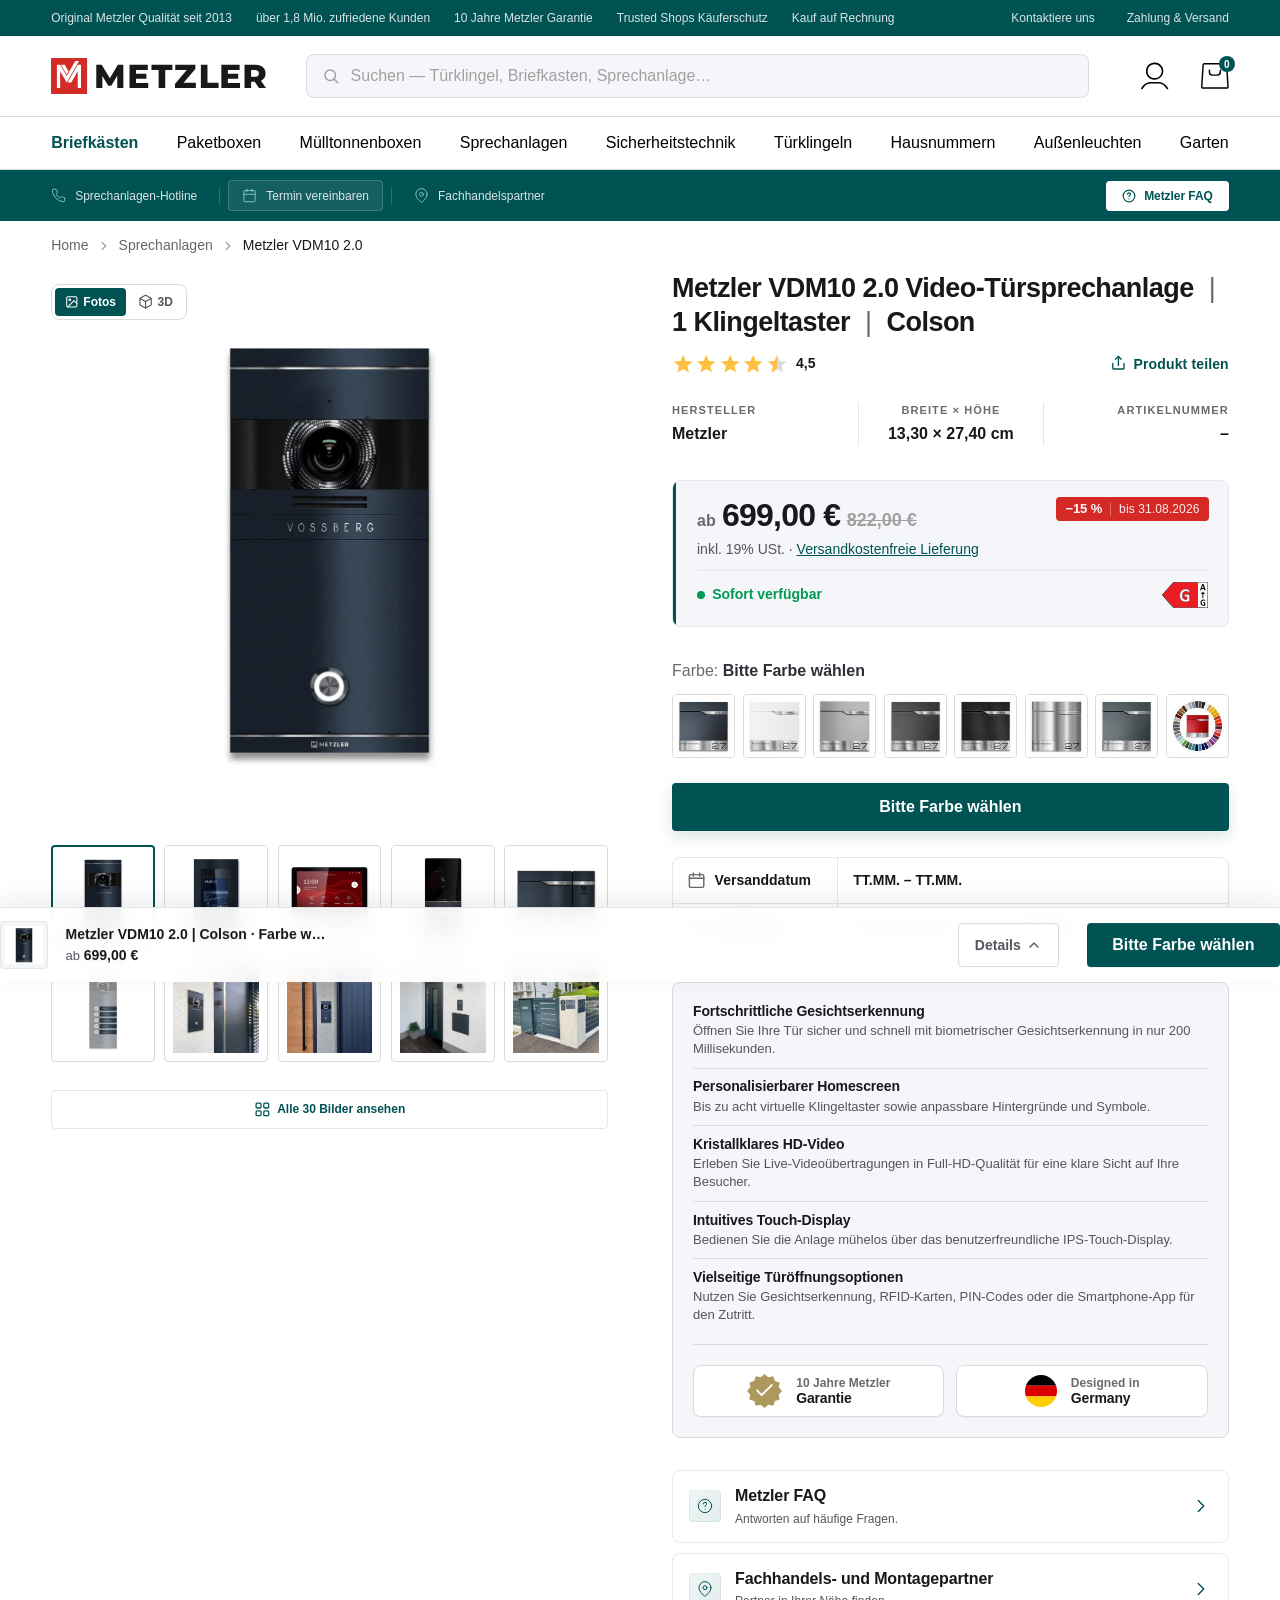
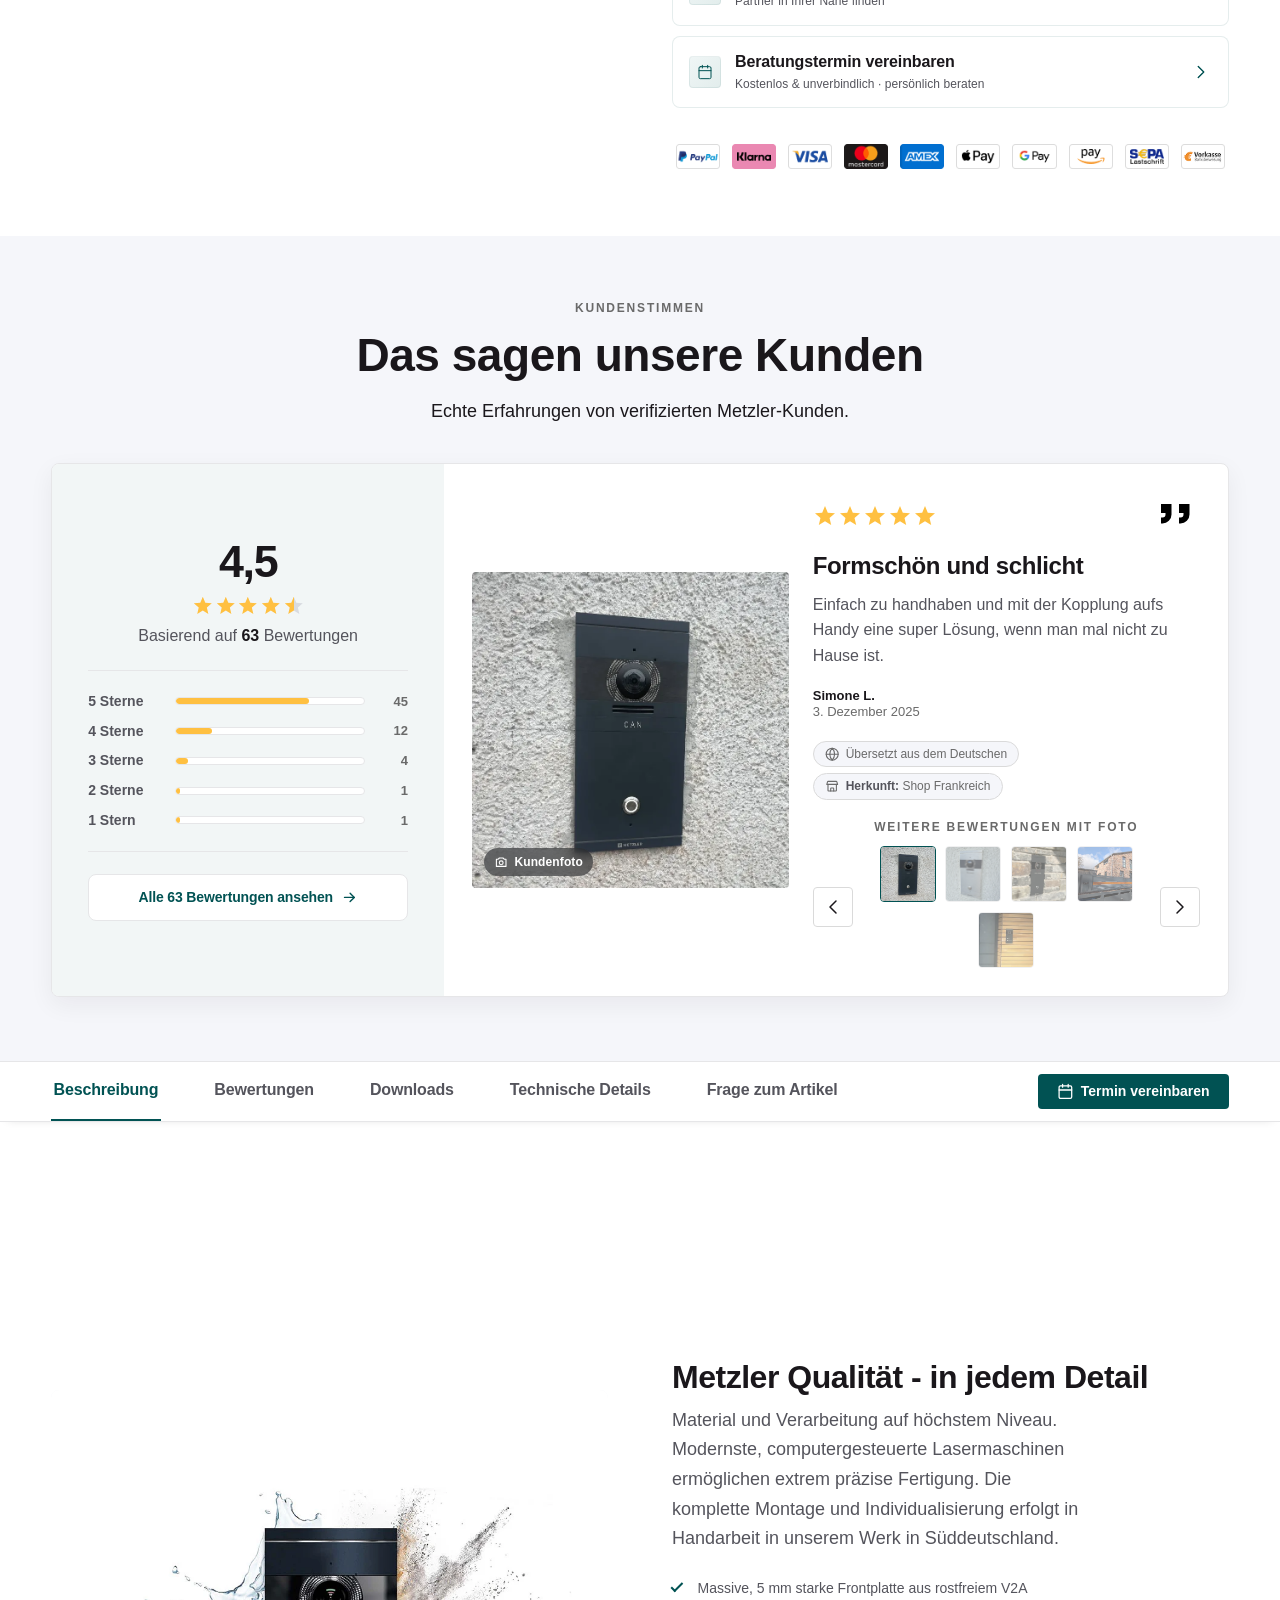
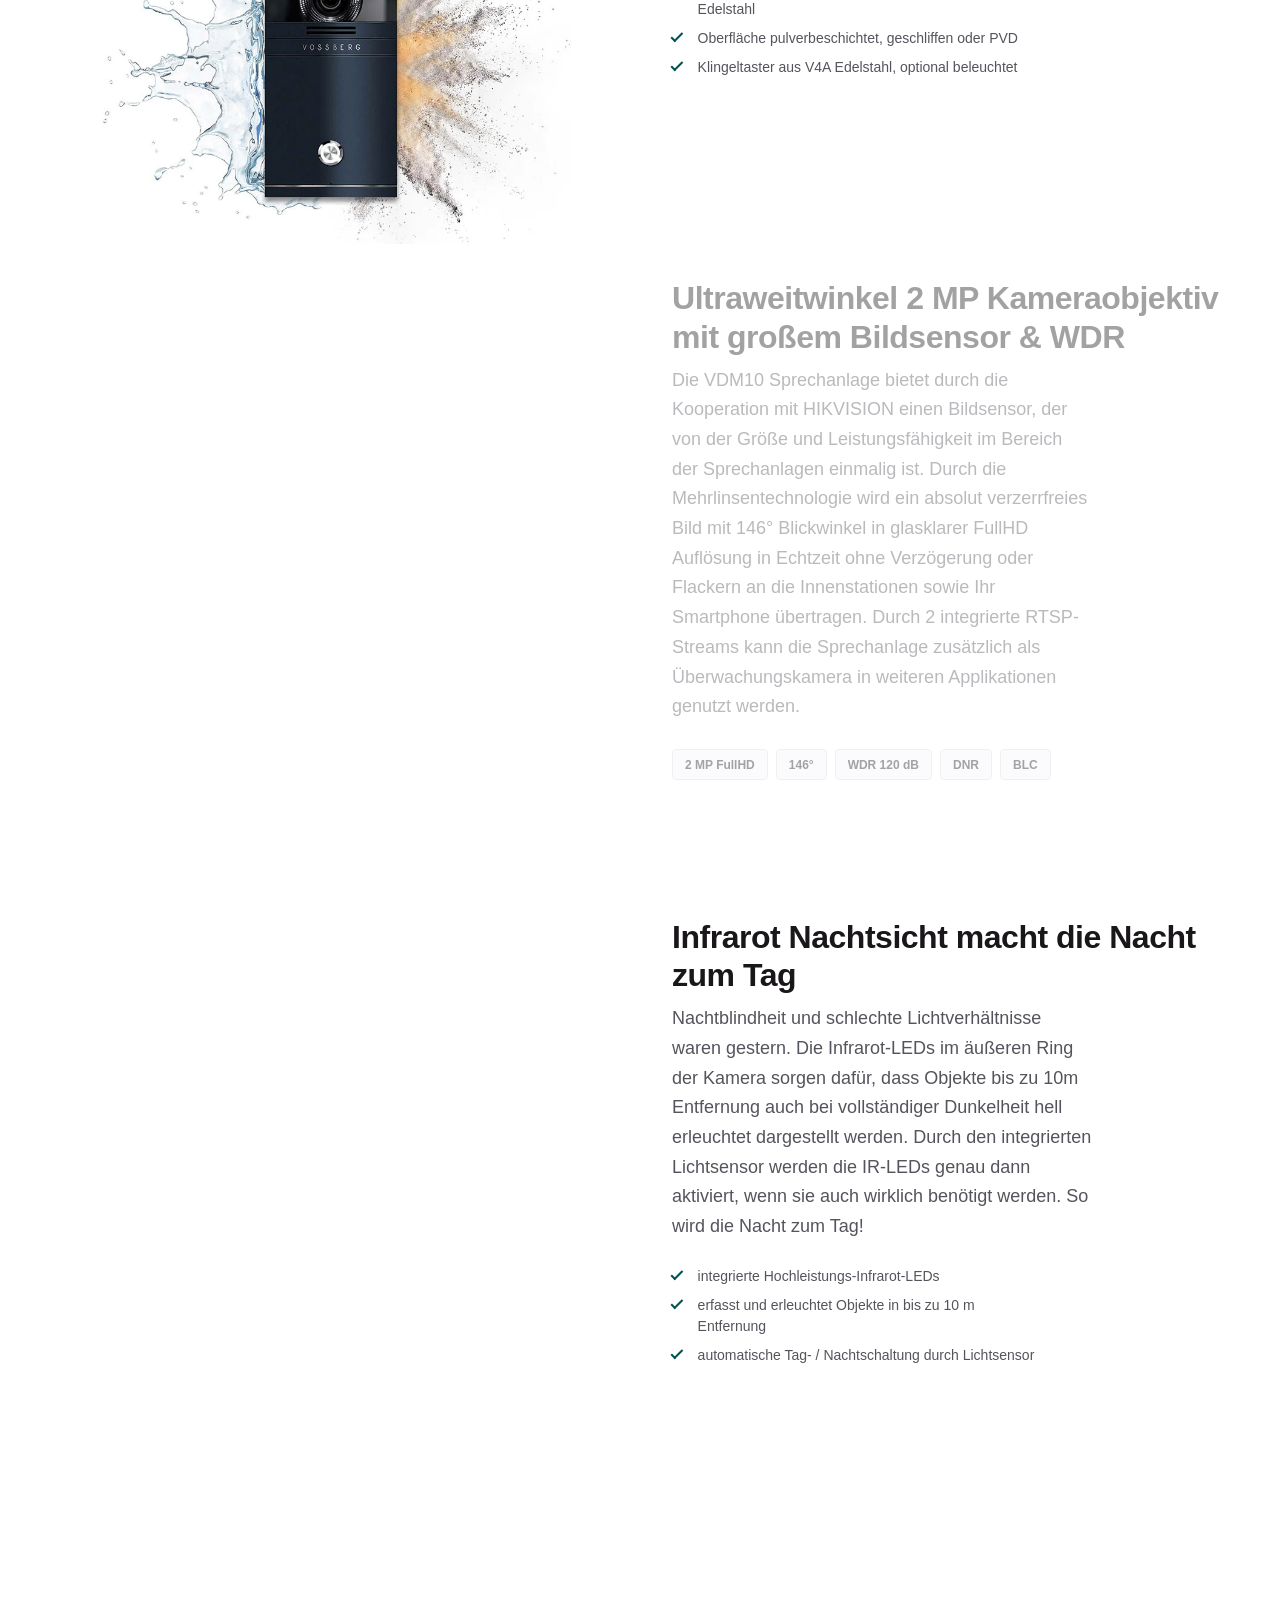
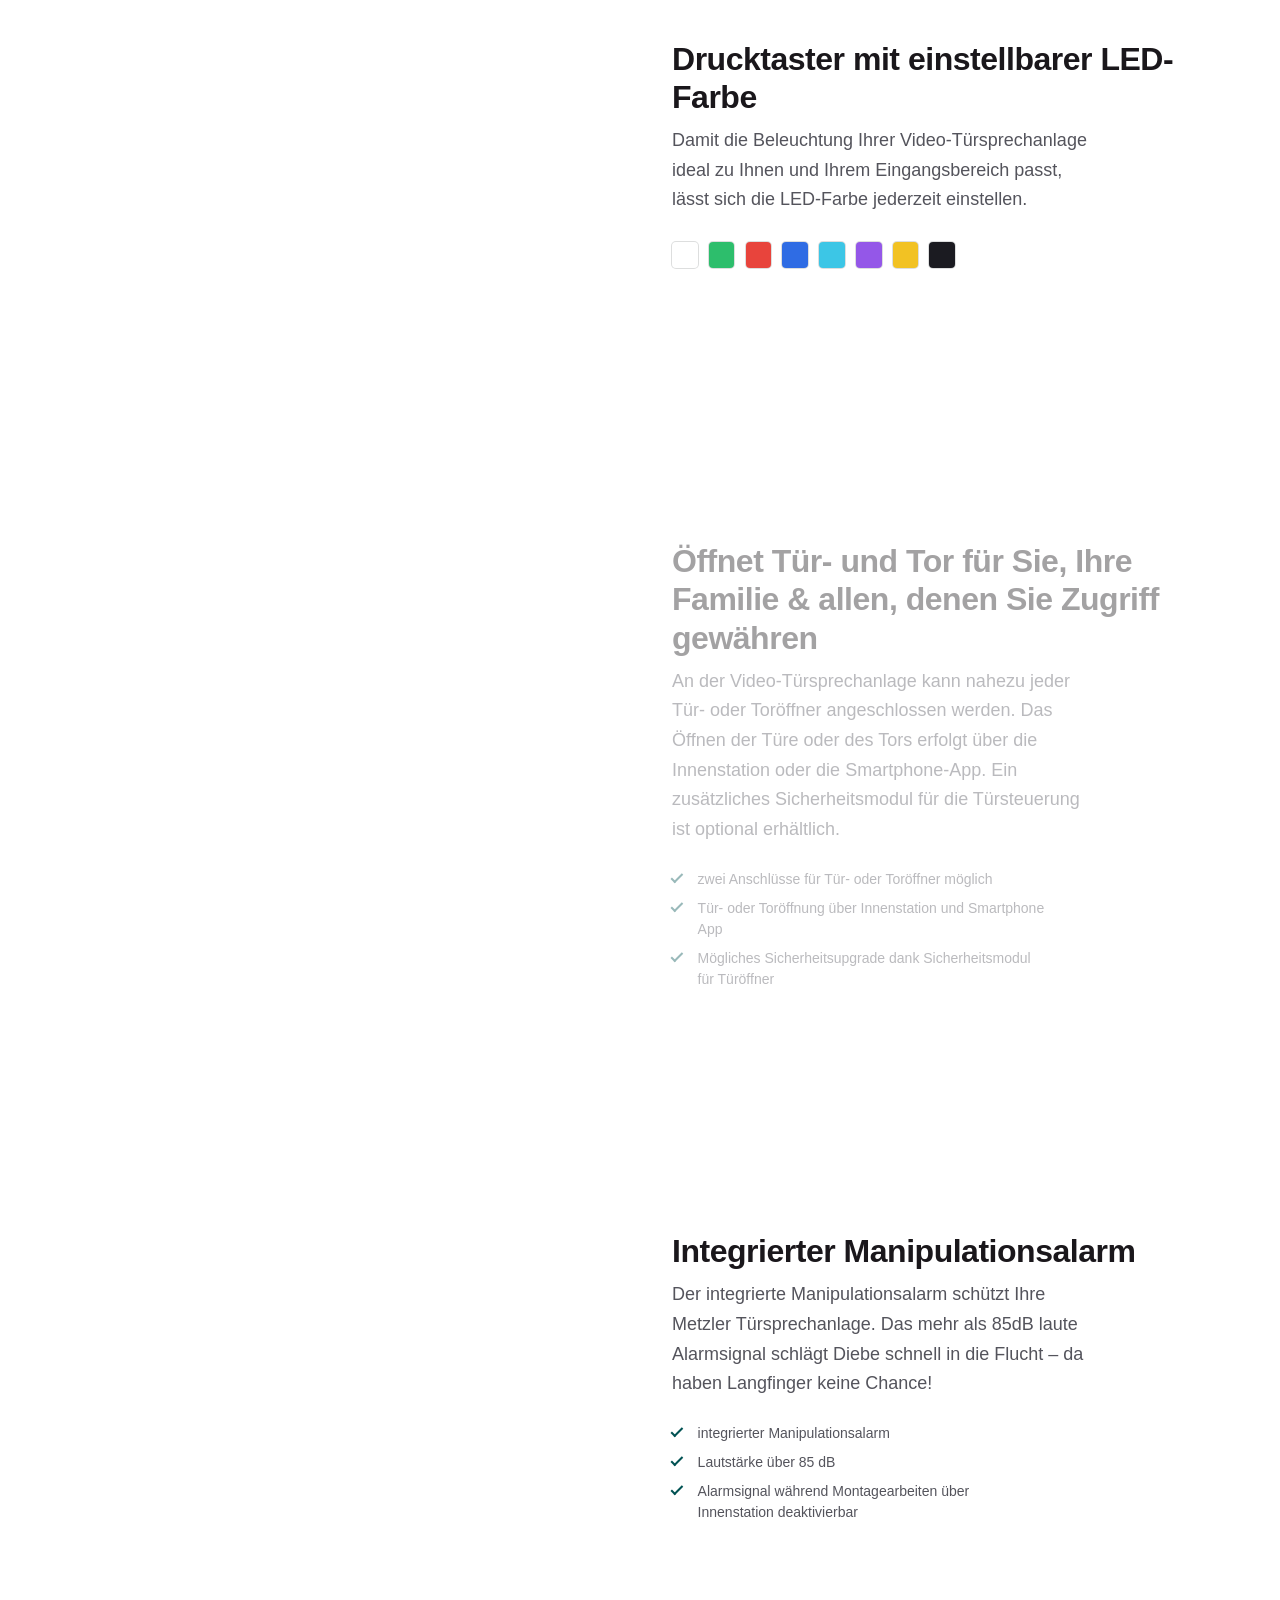
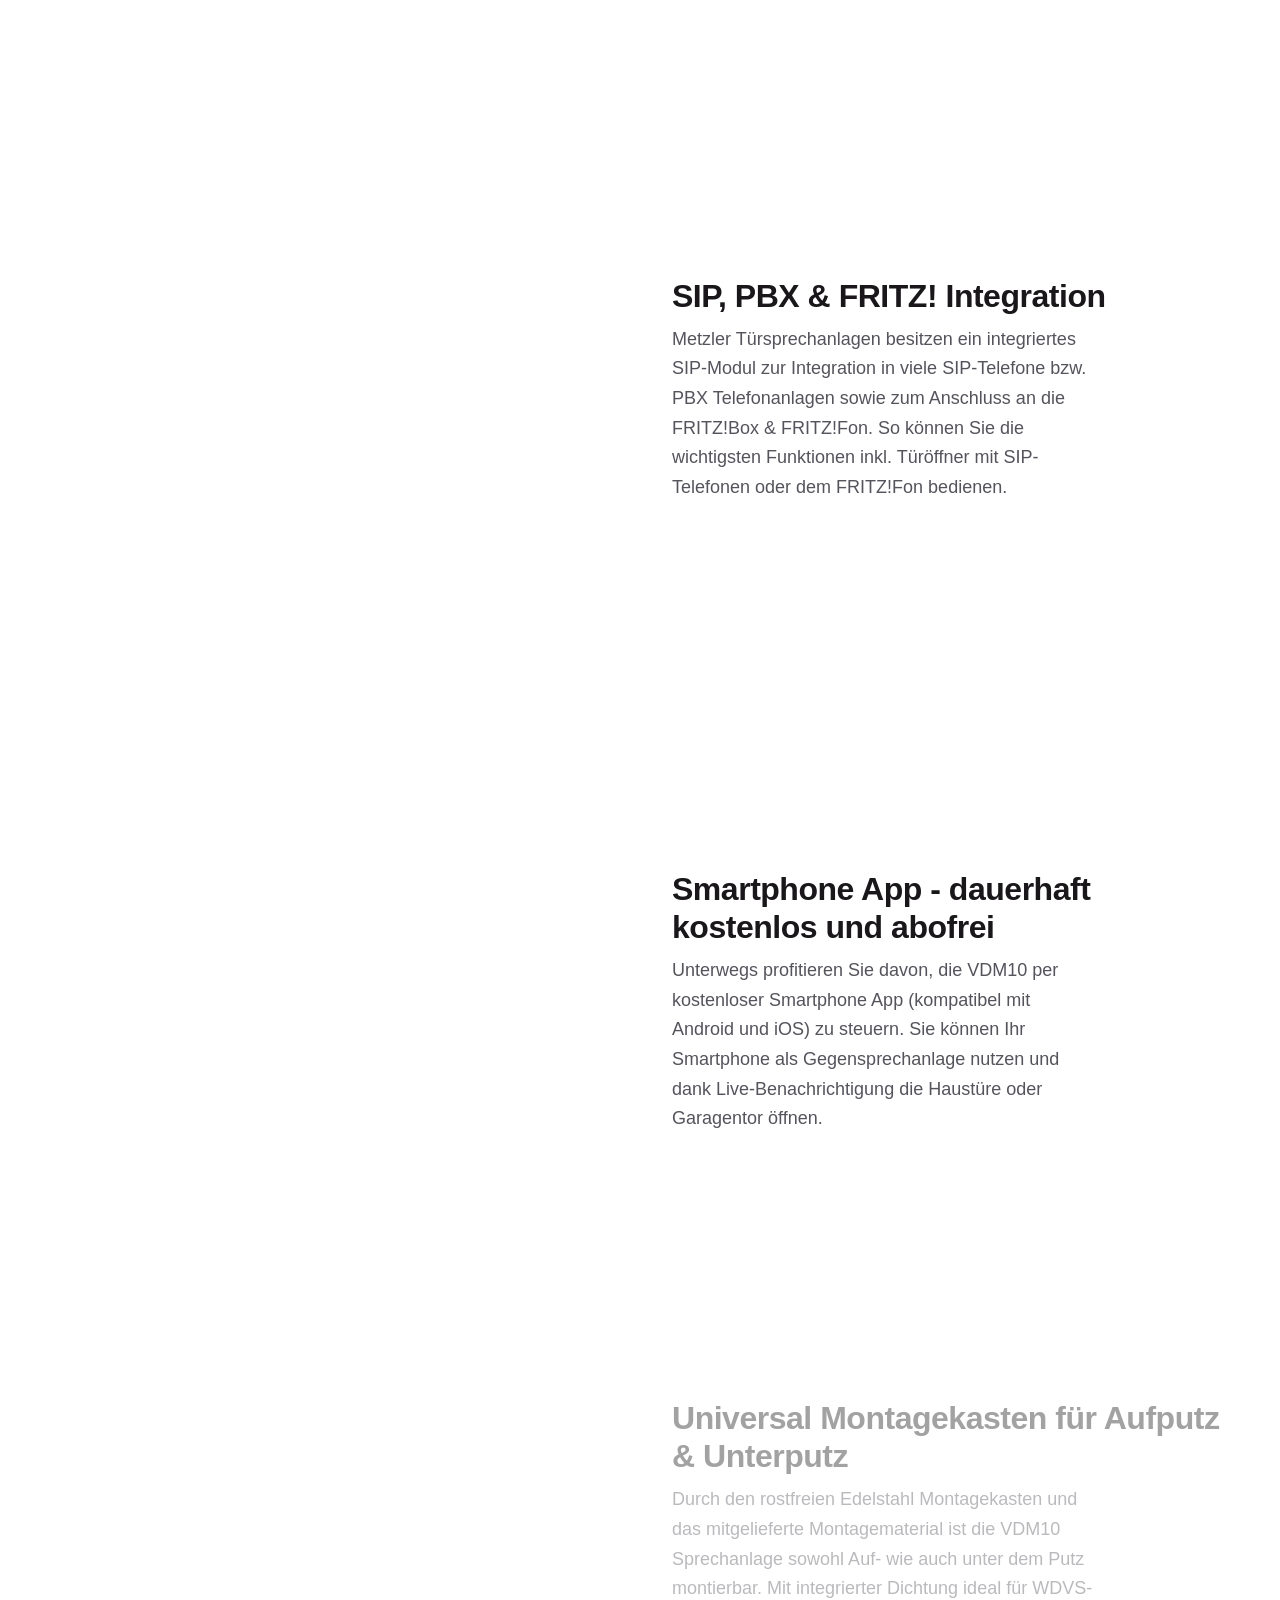
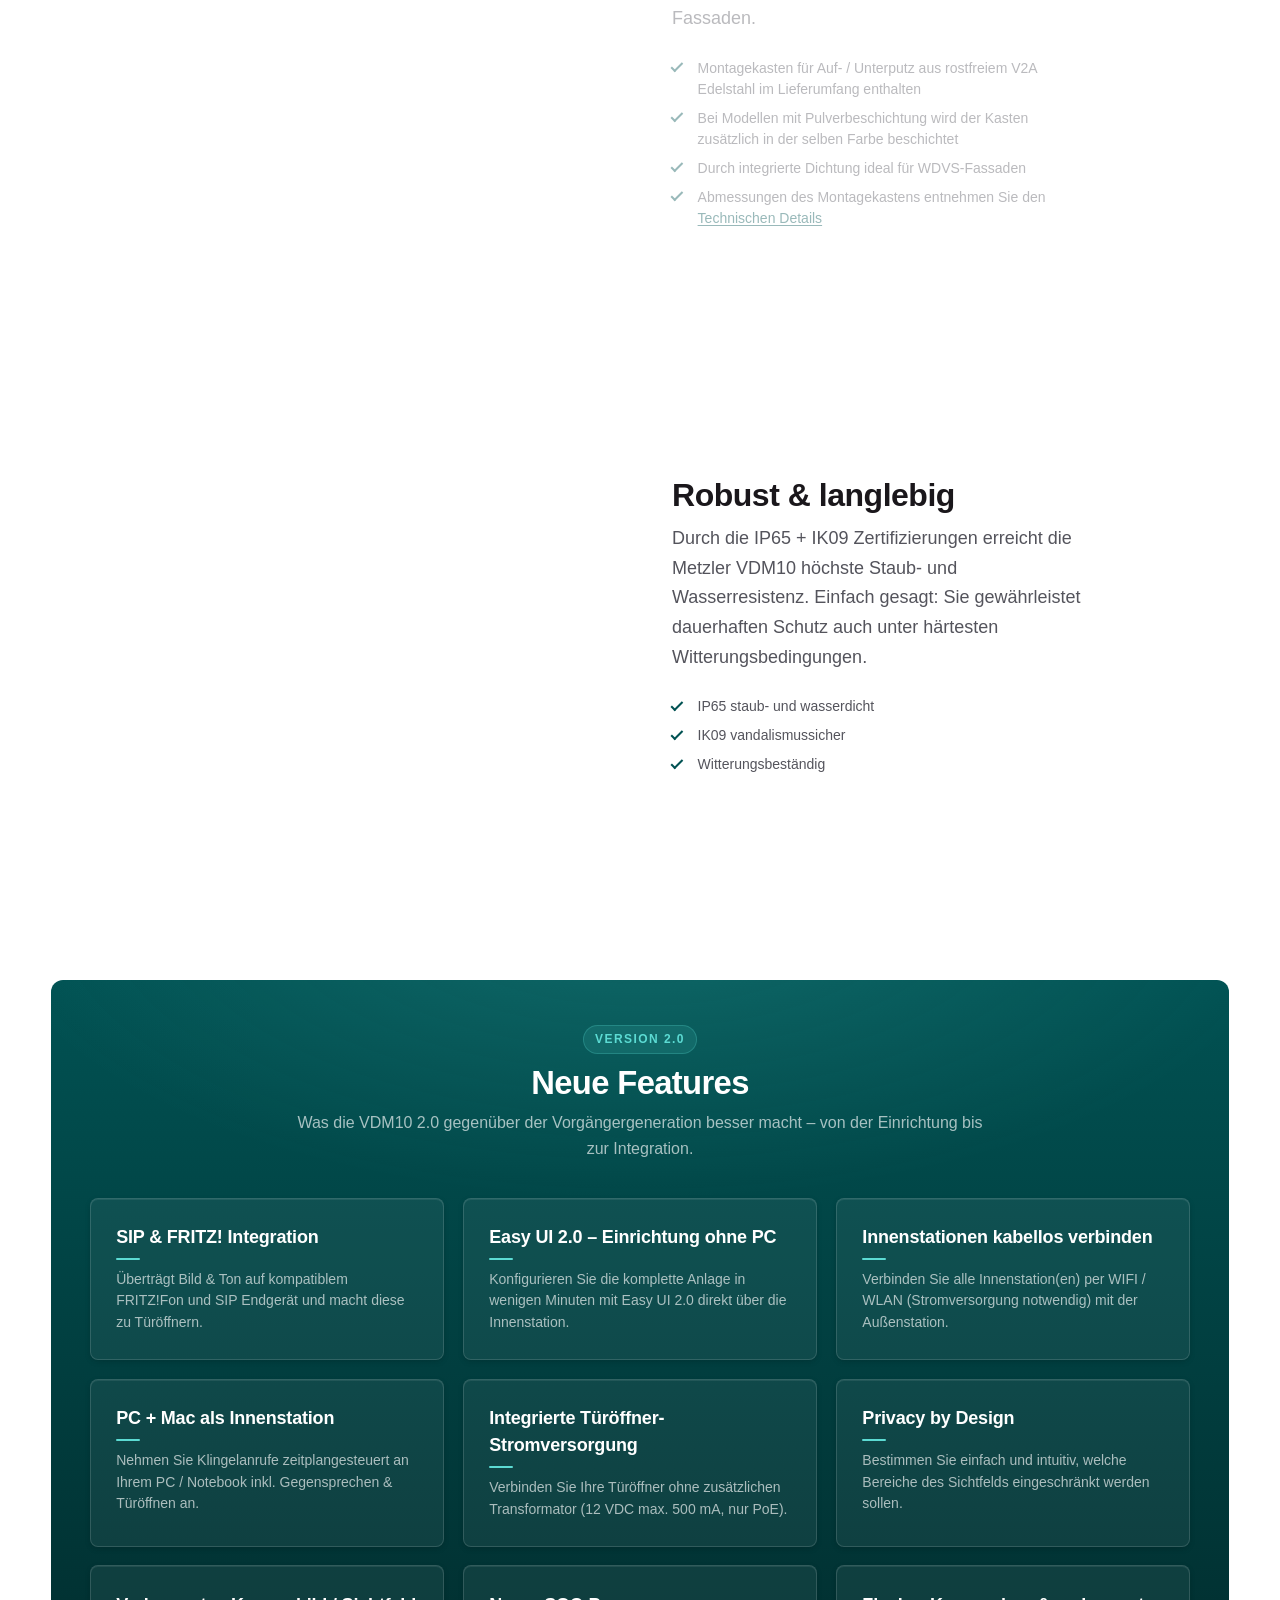
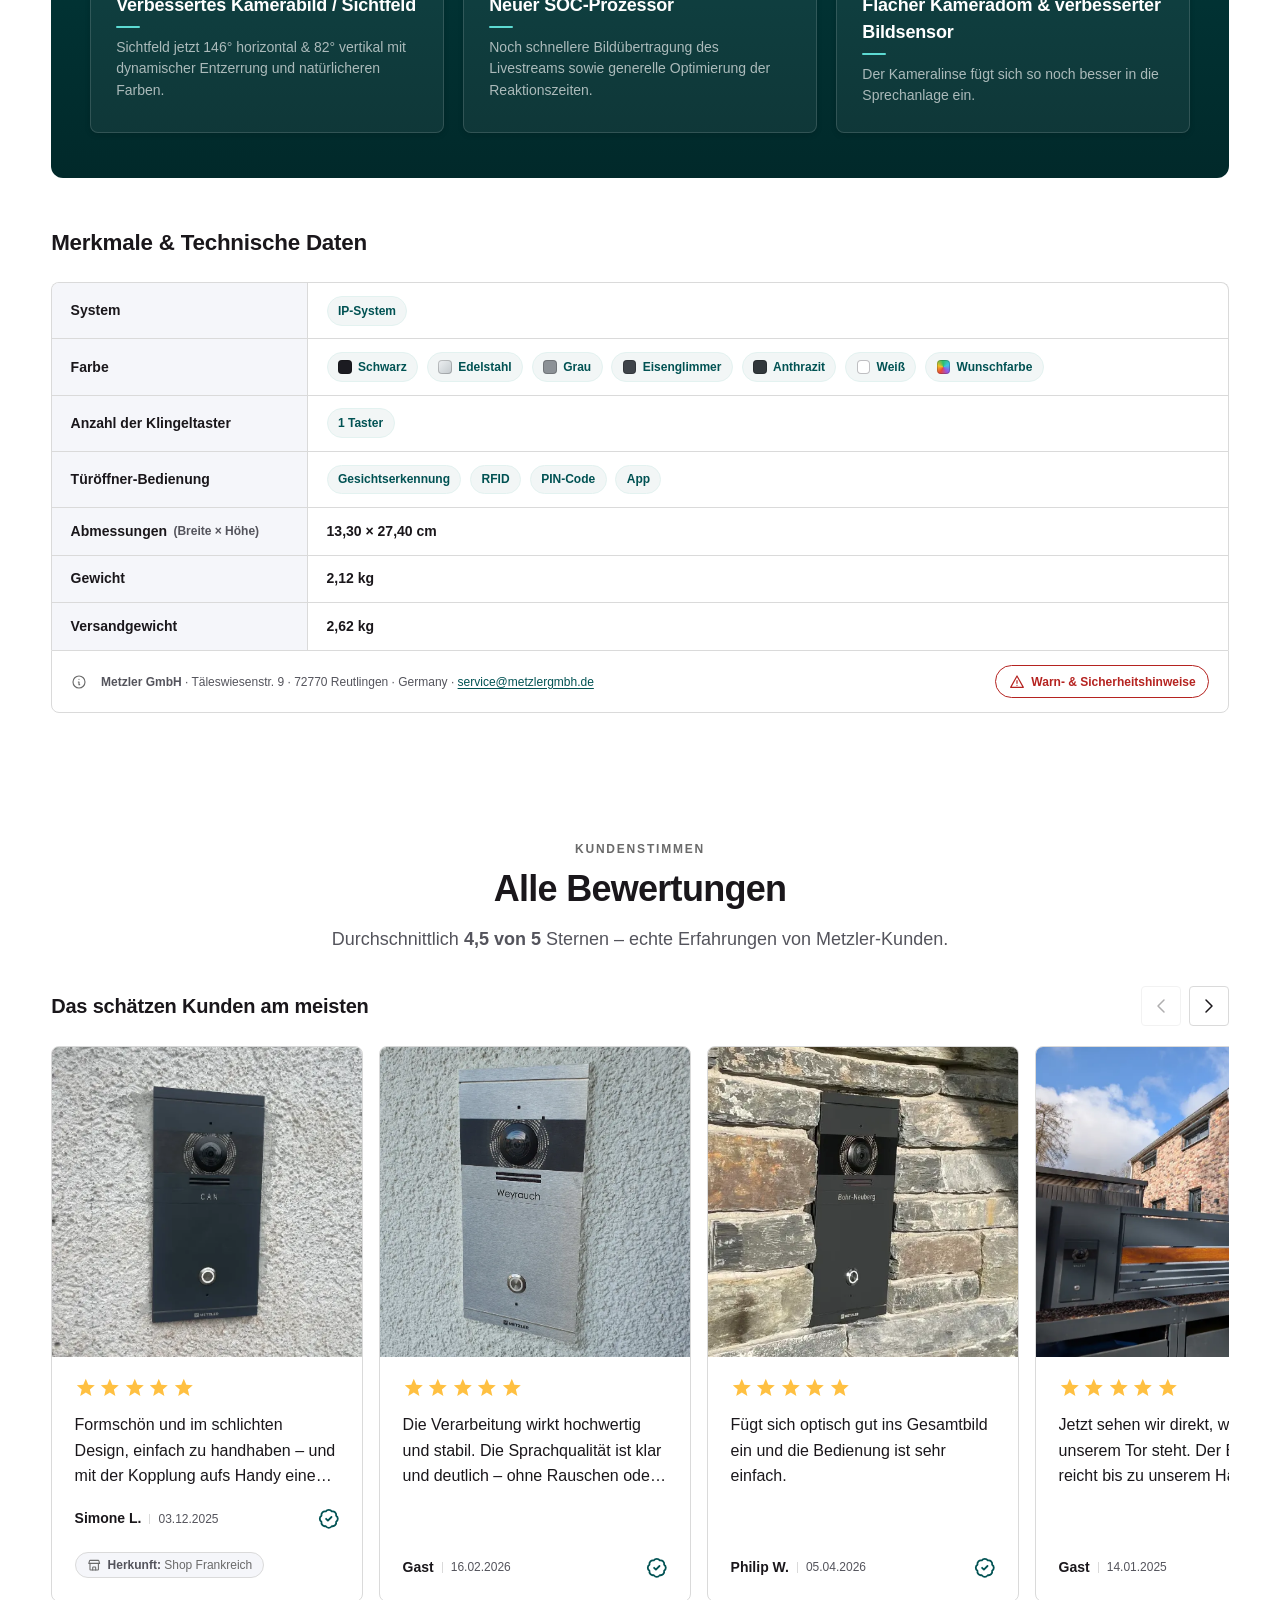
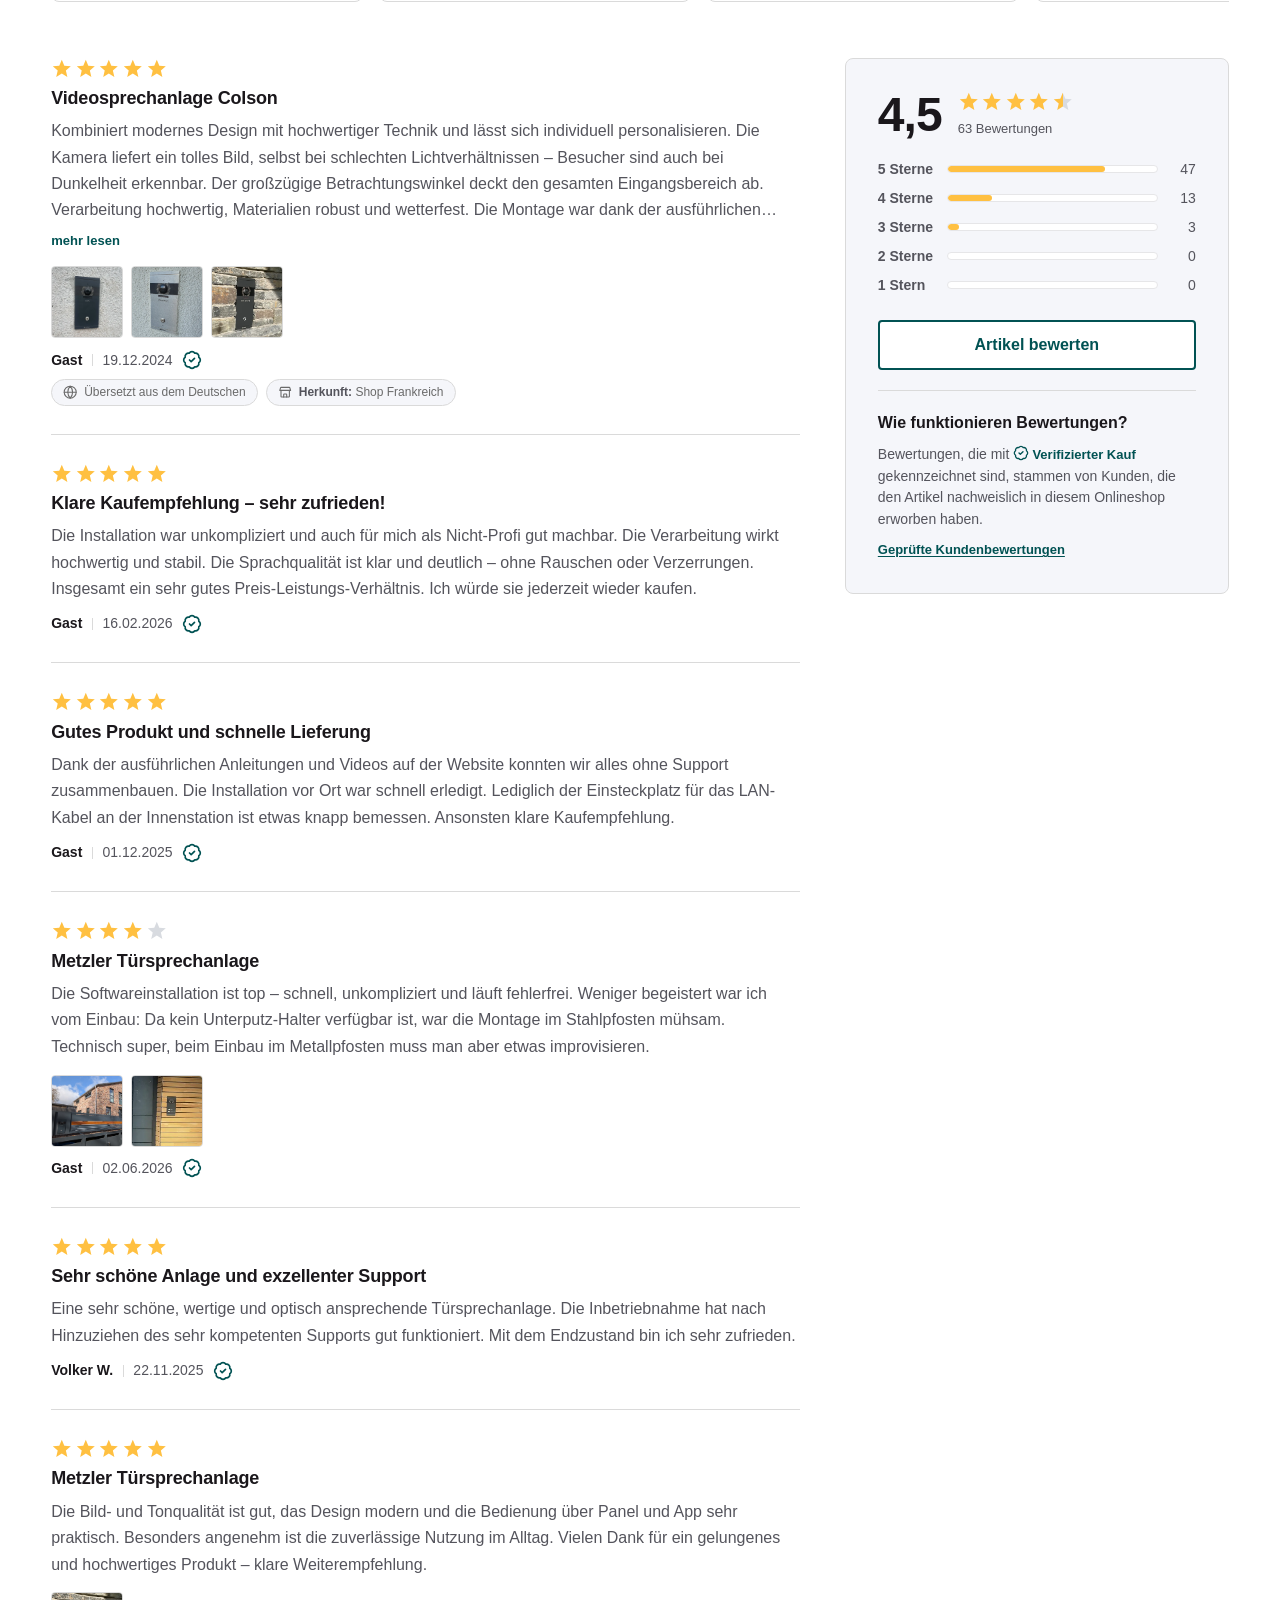
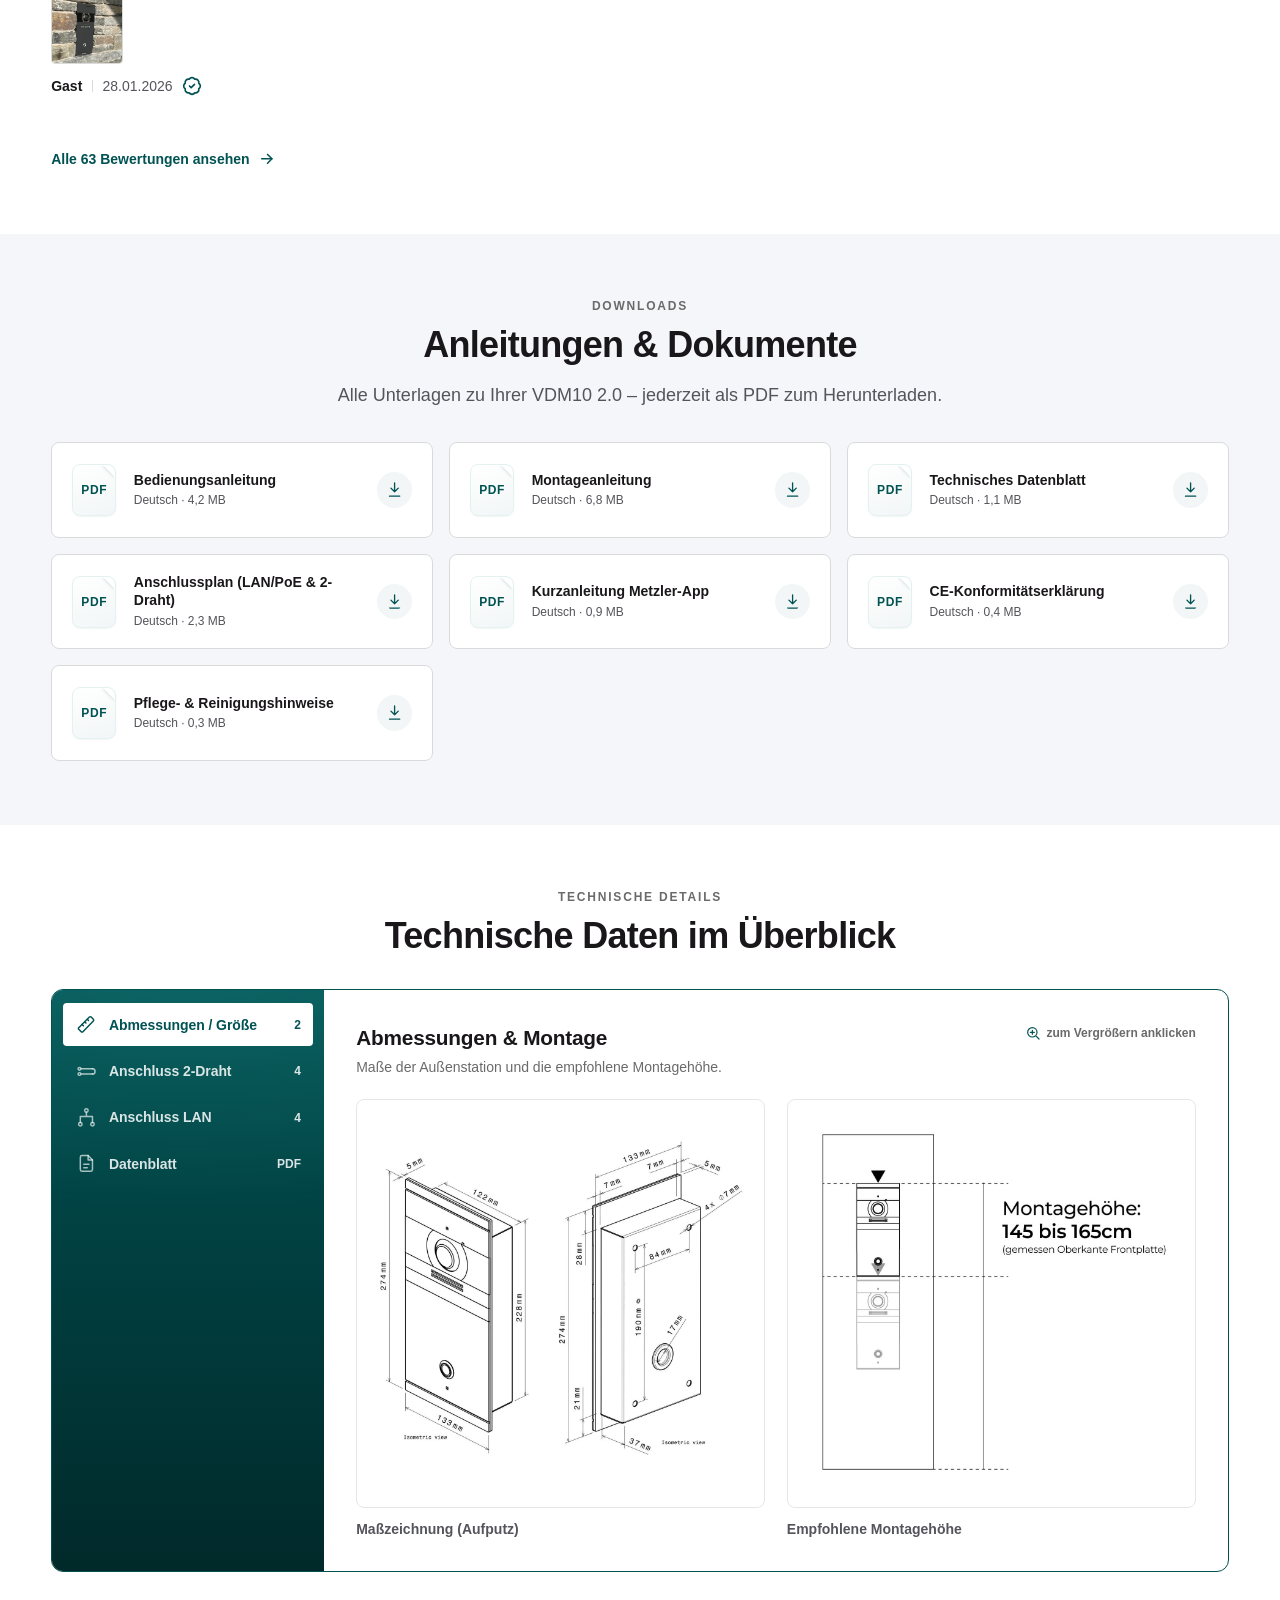
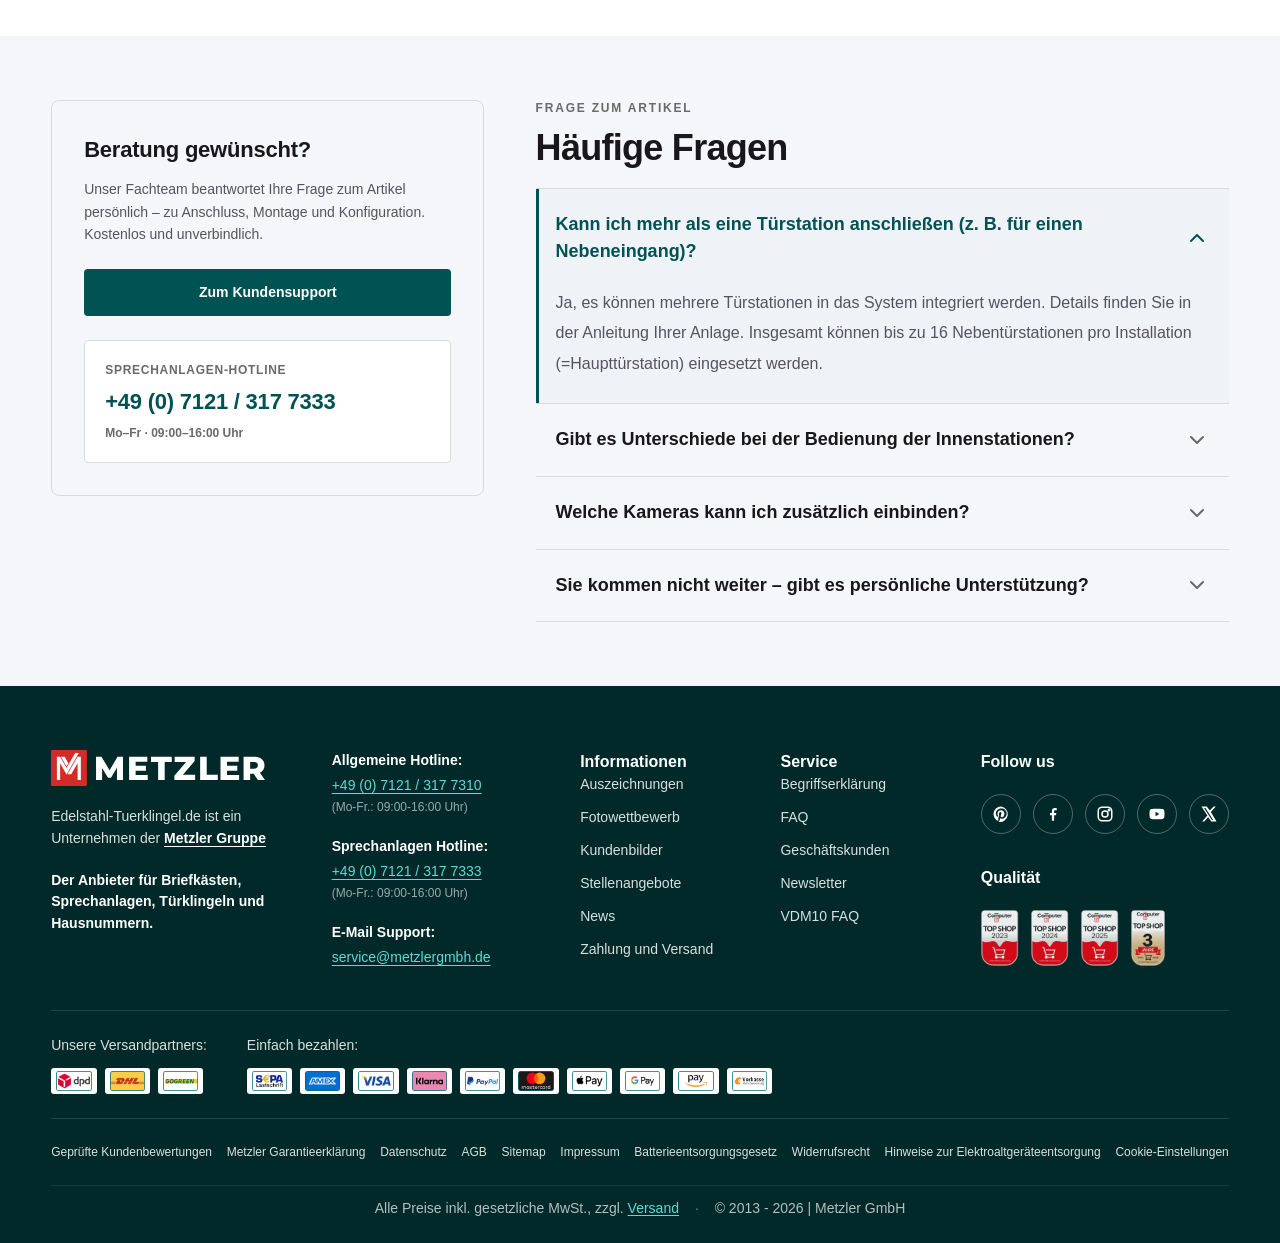
==== commit 4ac2cd49: "Use the real Siebert finish swatches from the live PDP; Basaltgrau for slot 8 Replace the generated " ====
--- a/index.html
+++ b/index.html
@@ -20,7 +20,7 @@
 <!-- New PDP sections -->
 <link rel="stylesheet" href="pdp.css?v=35" />
 <!-- Version B – inline build panel -->
-<link rel="stylesheet" href="pdp-b.css?v=732" />
+<link rel="stylesheet" href="pdp-b.css?v=737" />
 <!-- Prototype variant switch – append ?flow=b (v2) or ?flow=c (v3) to load an alternative
      color-selection flow. Default (no param) renders v1 exactly as-is. Runs in <head> so the
      class is set before paint. v2 = "Alle Farben" text link → side window; v3 = a selected-
@@ -527,7 +527,7 @@
             <button type="button" class="pdp-swatch" aria-pressed="false" data-finish="Eisenglimmer DB 703" data-delta="0" data-article="31104"><img src="assets/swatches/eisenglimmer-db703.jpg" alt="Eisenglimmer DB 703"><span class="pdp-swatch__check" aria-hidden="true"><svg viewBox="0 0 24 24" fill="none" stroke="currentColor" stroke-width="3.2" stroke-linecap="round" stroke-linejoin="round"><path d="M20 6L9 17l-5-5"/></svg></span></button>
             <button type="button" class="pdp-swatch" aria-pressed="false" data-finish="Tiefschwarz RAL 9005" data-delta="0" data-article="31105"><img src="assets/swatches/tiefschwarz-ral9005.jpg" alt="Tiefschwarz RAL 9005"><span class="pdp-swatch__check" aria-hidden="true"><svg viewBox="0 0 24 24" fill="none" stroke="currentColor" stroke-width="3.2" stroke-linecap="round" stroke-linejoin="round"><path d="M20 6L9 17l-5-5"/></svg></span></button>
             <button type="button" class="pdp-swatch" aria-pressed="false" data-finish="Edelstahl gebürstet" data-delta="0" data-article="31106"><img src="assets/swatches/edelstahl-gebuerstet.jpg" alt="Edelstahl gebürstet"><span class="pdp-swatch__check" aria-hidden="true"><svg viewBox="0 0 24 24" fill="none" stroke="currentColor" stroke-width="3.2" stroke-linecap="round" stroke-linejoin="round"><path d="M20 6L9 17l-5-5"/></svg></span></button>
-            <button type="button" class="pdp-swatch" aria-pressed="false" data-finish="Linen Tex Black" data-delta="0" data-article="31107"><img src="assets/swatches/linen-tex-black.jpg" alt="Linen Tex Black"><span class="pdp-swatch__check" aria-hidden="true"><svg viewBox="0 0 24 24" fill="none" stroke="currentColor" stroke-width="3.2" stroke-linecap="round" stroke-linejoin="round"><path d="M20 6L9 17l-5-5"/></svg></span></button>
+            <button type="button" class="pdp-swatch" aria-pressed="false" data-finish="Basaltgrau RAL 7012" data-delta="0" data-article="31107"><img src="assets/swatches/basaltgrau-ral7012.jpg" alt="Basaltgrau RAL 7012"><span class="pdp-swatch__check" aria-hidden="true"><svg viewBox="0 0 24 24" fill="none" stroke="currentColor" stroke-width="3.2" stroke-linecap="round" stroke-linejoin="round"><path d="M20 6L9 17l-5-5"/></svg></span></button>
             <button type="button" class="pdp-swatch" aria-pressed="false" data-finish="Wunschfarbe nach RAL" data-delta="49" data-article="31108"><img src="assets/swatches/wunschfarbe-nach-ral.jpg" alt="Wunschfarbe nach RAL"><span class="pdp-swatch__check" aria-hidden="true"><svg viewBox="0 0 24 24" fill="none" stroke="currentColor" stroke-width="3.2" stroke-linecap="round" stroke-linejoin="round"><path d="M20 6L9 17l-5-5"/></svg></span></button>
           </div>
 
@@ -1741,8 +1741,8 @@
         <span class="colorwin__check" aria-hidden="true"><svg viewBox="0 0 24 24" fill="none" stroke="currentColor" stroke-width="3" stroke-linecap="round" stroke-linejoin="round"><path d="M20 6L9 17l-5-5"/></svg></span>
       </button>
       <button type="button" class="colorwin__row" role="option" aria-selected="false" data-article="31107">
-        <span class="colorwin__sw"><img src="assets/swatches/linen-tex-black.jpg" alt=""></span>
-        <span class="colorwin__text"><span class="colorwin__name">Linen Tex Black</span></span>
+        <span class="colorwin__sw"><img src="assets/swatches/basaltgrau-ral7012.jpg" alt=""></span>
+        <span class="colorwin__text"><span class="colorwin__name">Basaltgrau RAL 7012</span></span>
         <span class="colorwin__check" aria-hidden="true"><svg viewBox="0 0 24 24" fill="none" stroke="currentColor" stroke-width="3" stroke-linecap="round" stroke-linejoin="round"><path d="M20 6L9 17l-5-5"/></svg></span>
       </button>
       <div class="colorwin__group" role="presentation">Individuell</div>
@@ -1973,7 +1973,7 @@
 </div>
 
 <script src="chrome.js?v=14"></script>
-<script src="pdp-b.js?v=296"></script>
+<script src="pdp-b.js?v=297"></script>
 <style id="pf-lockdown-css">
 footer a,[class*="topbar"] a,[class*="top-bar"] a,[class*="trustbar"] a,[class*="claims"] a{pointer-events:none !important;cursor:default !important;}
 </style>
--- a/pdp-b.css
+++ b/pdp-b.css
@@ -603,16 +603,16 @@
    unlike a lone checkbox, and modern, unlike the two old-school radios. */
 .grav-switch { position: relative; display: grid; grid-template-columns: 1fr 1fr; isolation: isolate;
   background: var(--color-white); border: 1px solid var(--color-graphite-200);
-  border-radius: var(--radius); padding: 0.25rem; }
-.grav-switch__thumb { position: absolute; z-index: 0; top: 0.25rem; bottom: 0.25rem; left: 0.25rem;
-  width: calc(50% - 0.25rem); background: #01525314; border-radius: calc(var(--radius) - 0.125rem);
+  border-radius: var(--radius); padding: 6px; }
+.grav-switch__thumb { position: absolute; z-index: 0; top: 6px; bottom: 6px; left: 6px;
+  width: calc(50% - 6px); background: #01525314; border-radius: calc(var(--radius) - 0.125rem);
   box-shadow: inset 0 0 0 1px rgba(1,82,83,0.22); will-change: transform;
   /* snappy, slightly springy slide – modern without overshooting past the track */
   transition: transform .44s cubic-bezier(.22,1,.36,1), box-shadow .25s ease; }
 .grav-switch[data-on="true"] .grav-switch__thumb { transform: translateX(100%); }
 .grav-switch__opt { position: relative; z-index: 1; display: flex; flex-direction: column; align-items: center; justify-content: center; gap: 0.1rem;
   border: 0; background: none; cursor: pointer; font-family: inherit; font-size: 0.9rem; font-weight: 600;
-  color: var(--text-muted); padding: 0.3rem 1.1rem; border-radius: calc(var(--radius) - 0.125rem);
+  color: var(--text-muted); padding: 0.3rem 0.8rem; border-radius: calc(var(--radius) - 0.125rem);
   transition: color .28s ease; -webkit-tap-highlight-color: transparent; }
 .grav-switch__opt[aria-pressed="true"] { color: var(--color-teal); }
 .grav-switch__opt:focus-visible { outline: 2px solid var(--color-teal); outline-offset: 2px; }
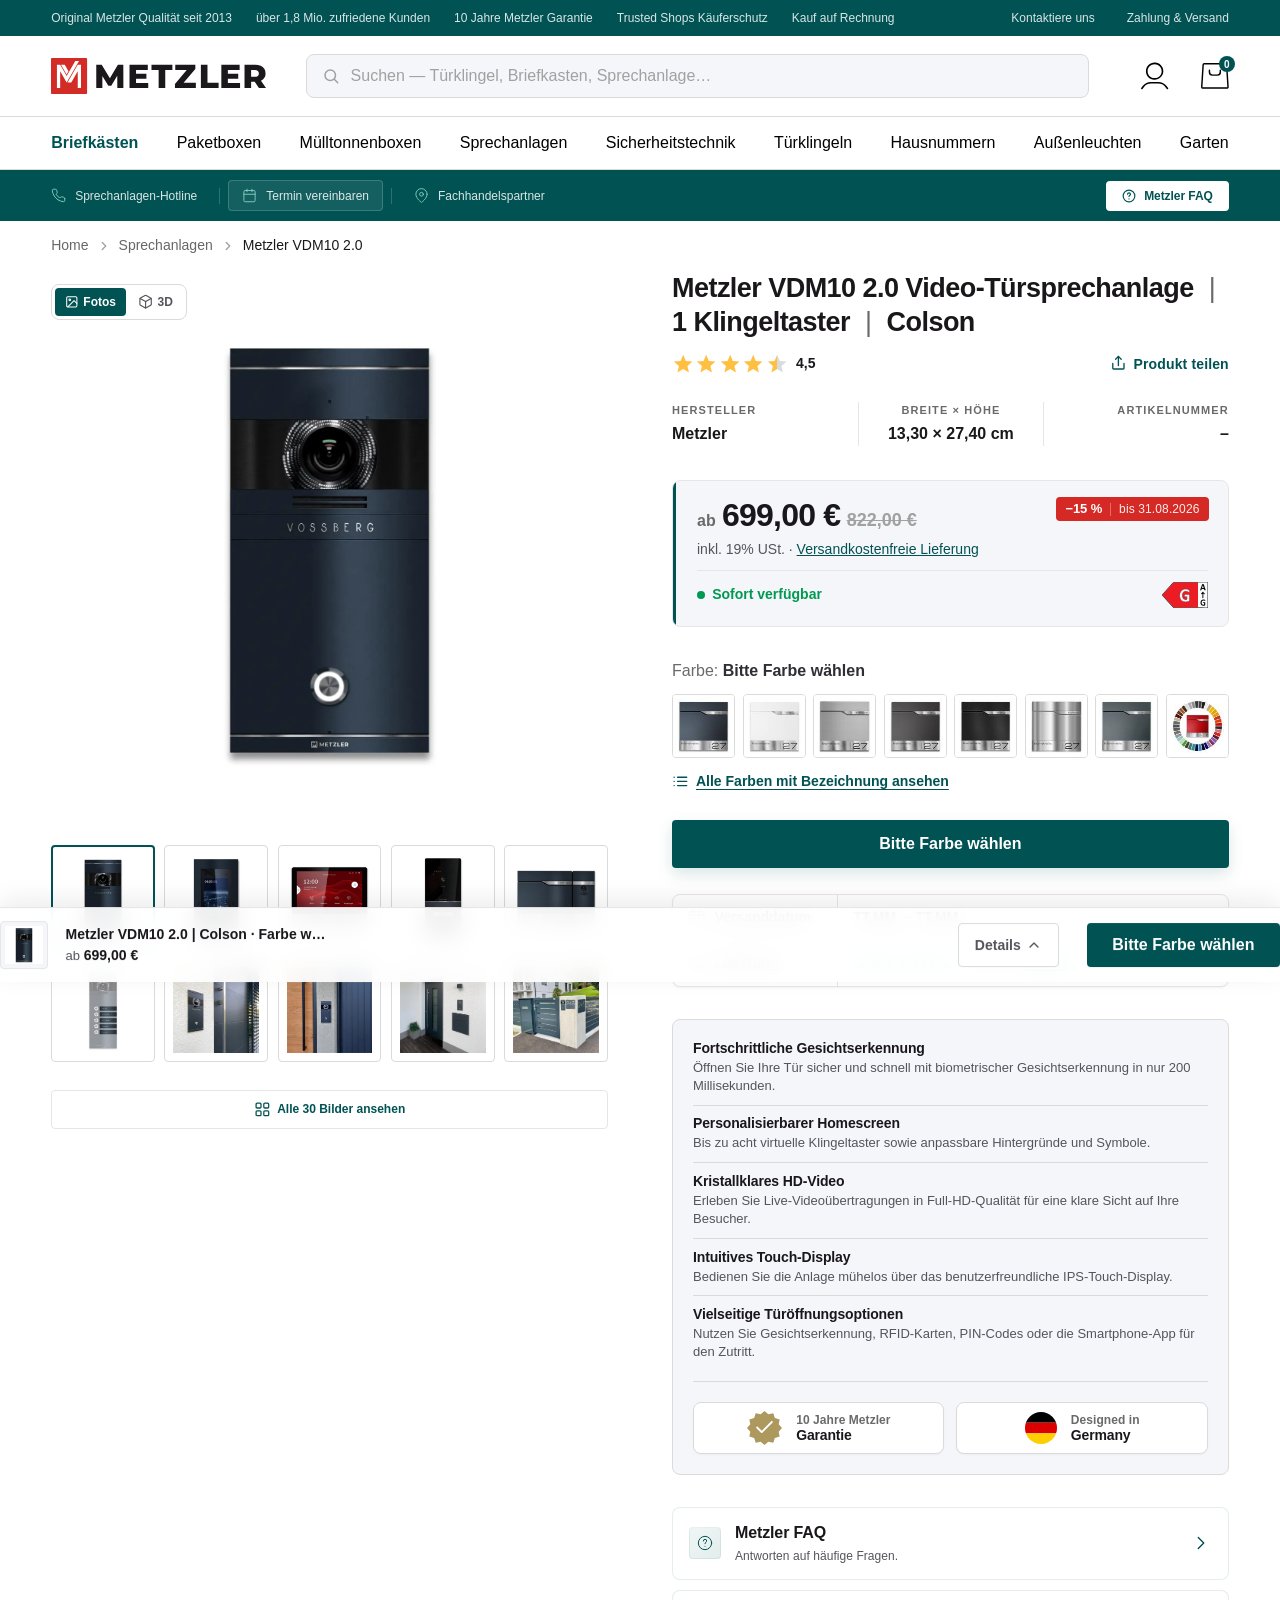
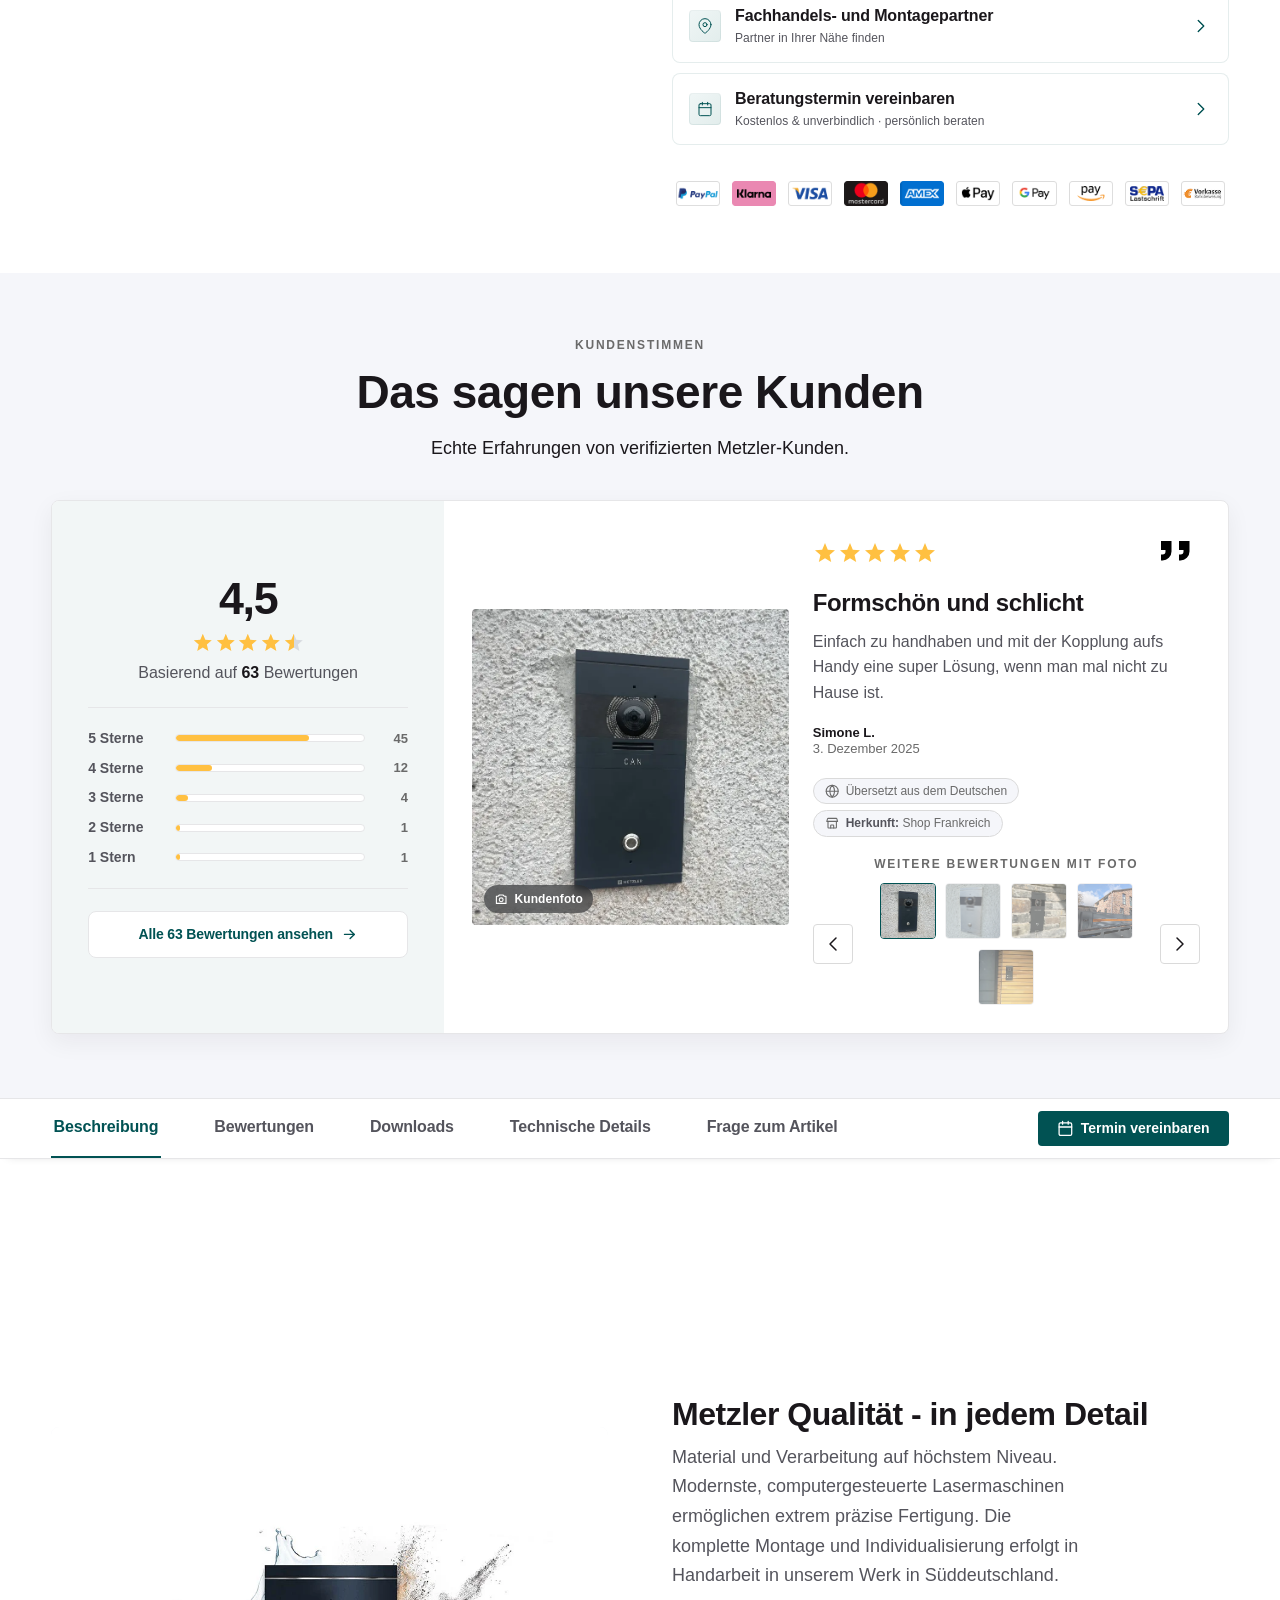
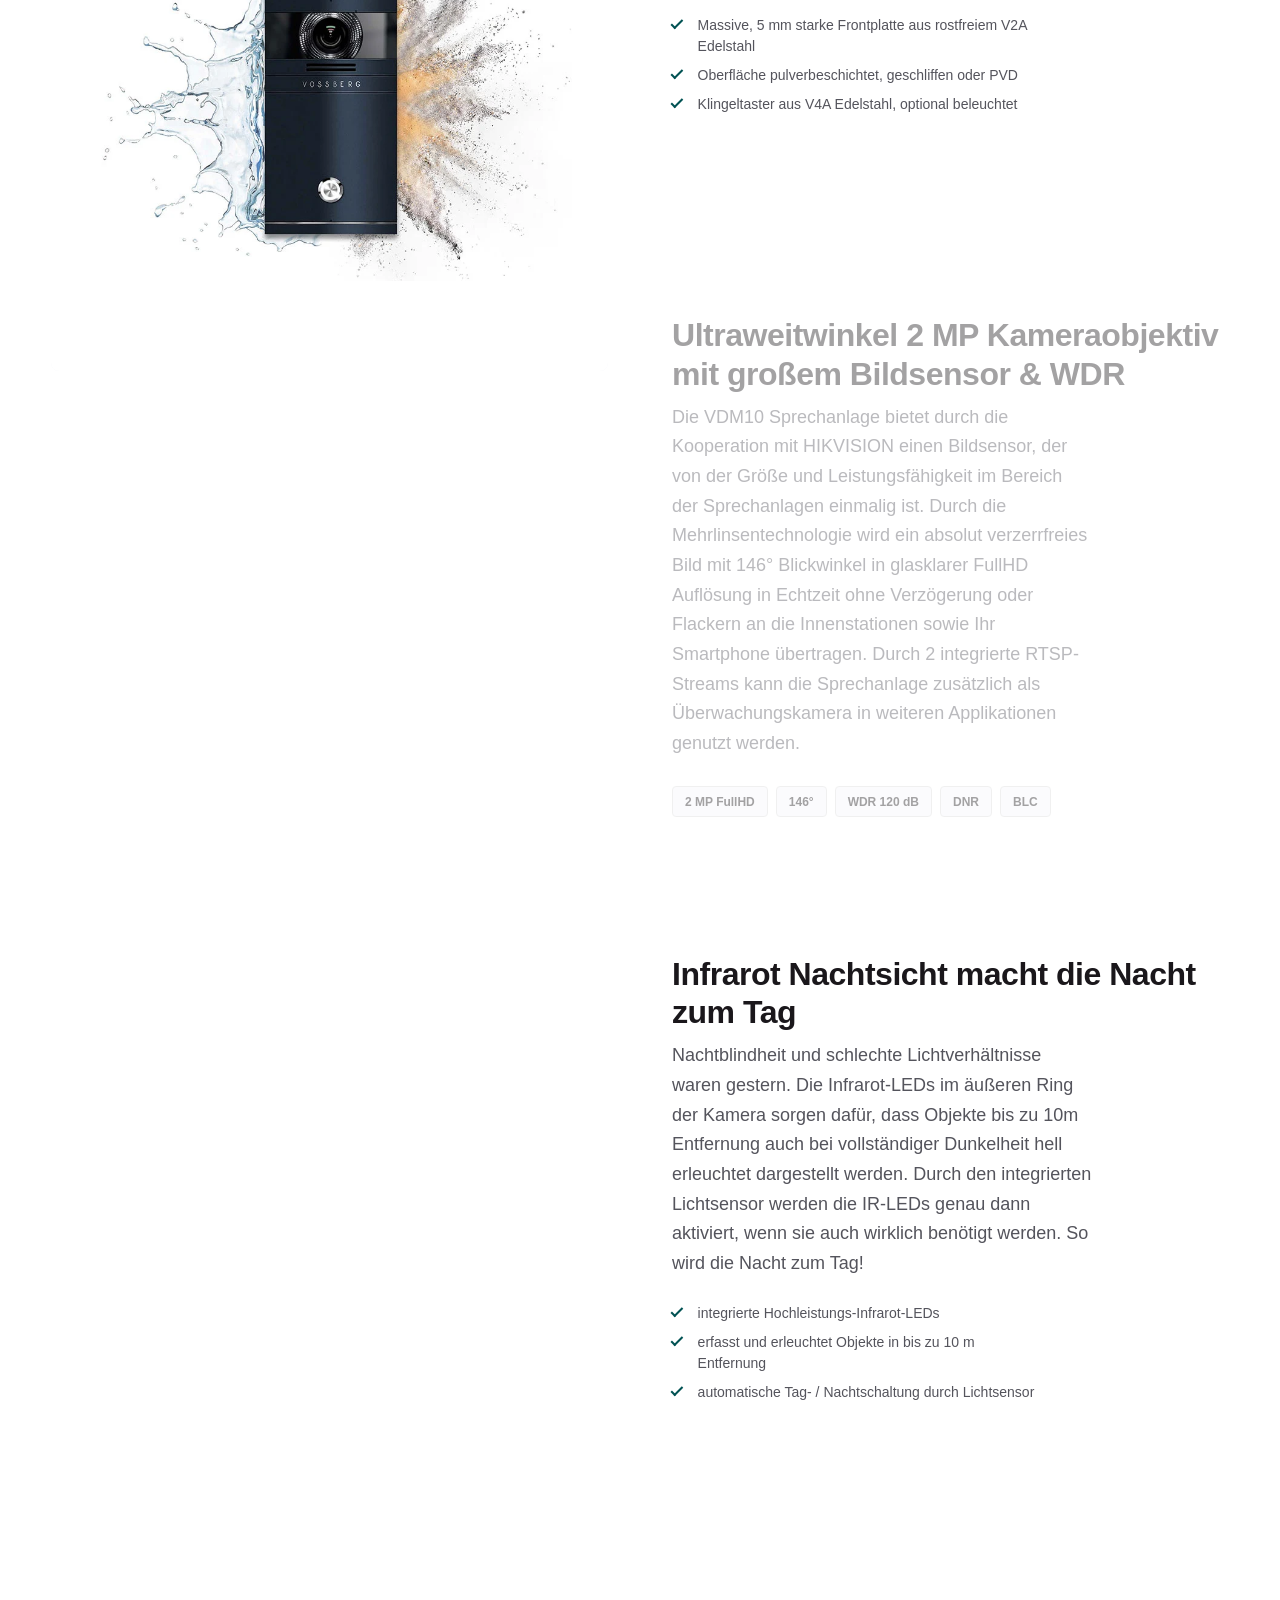
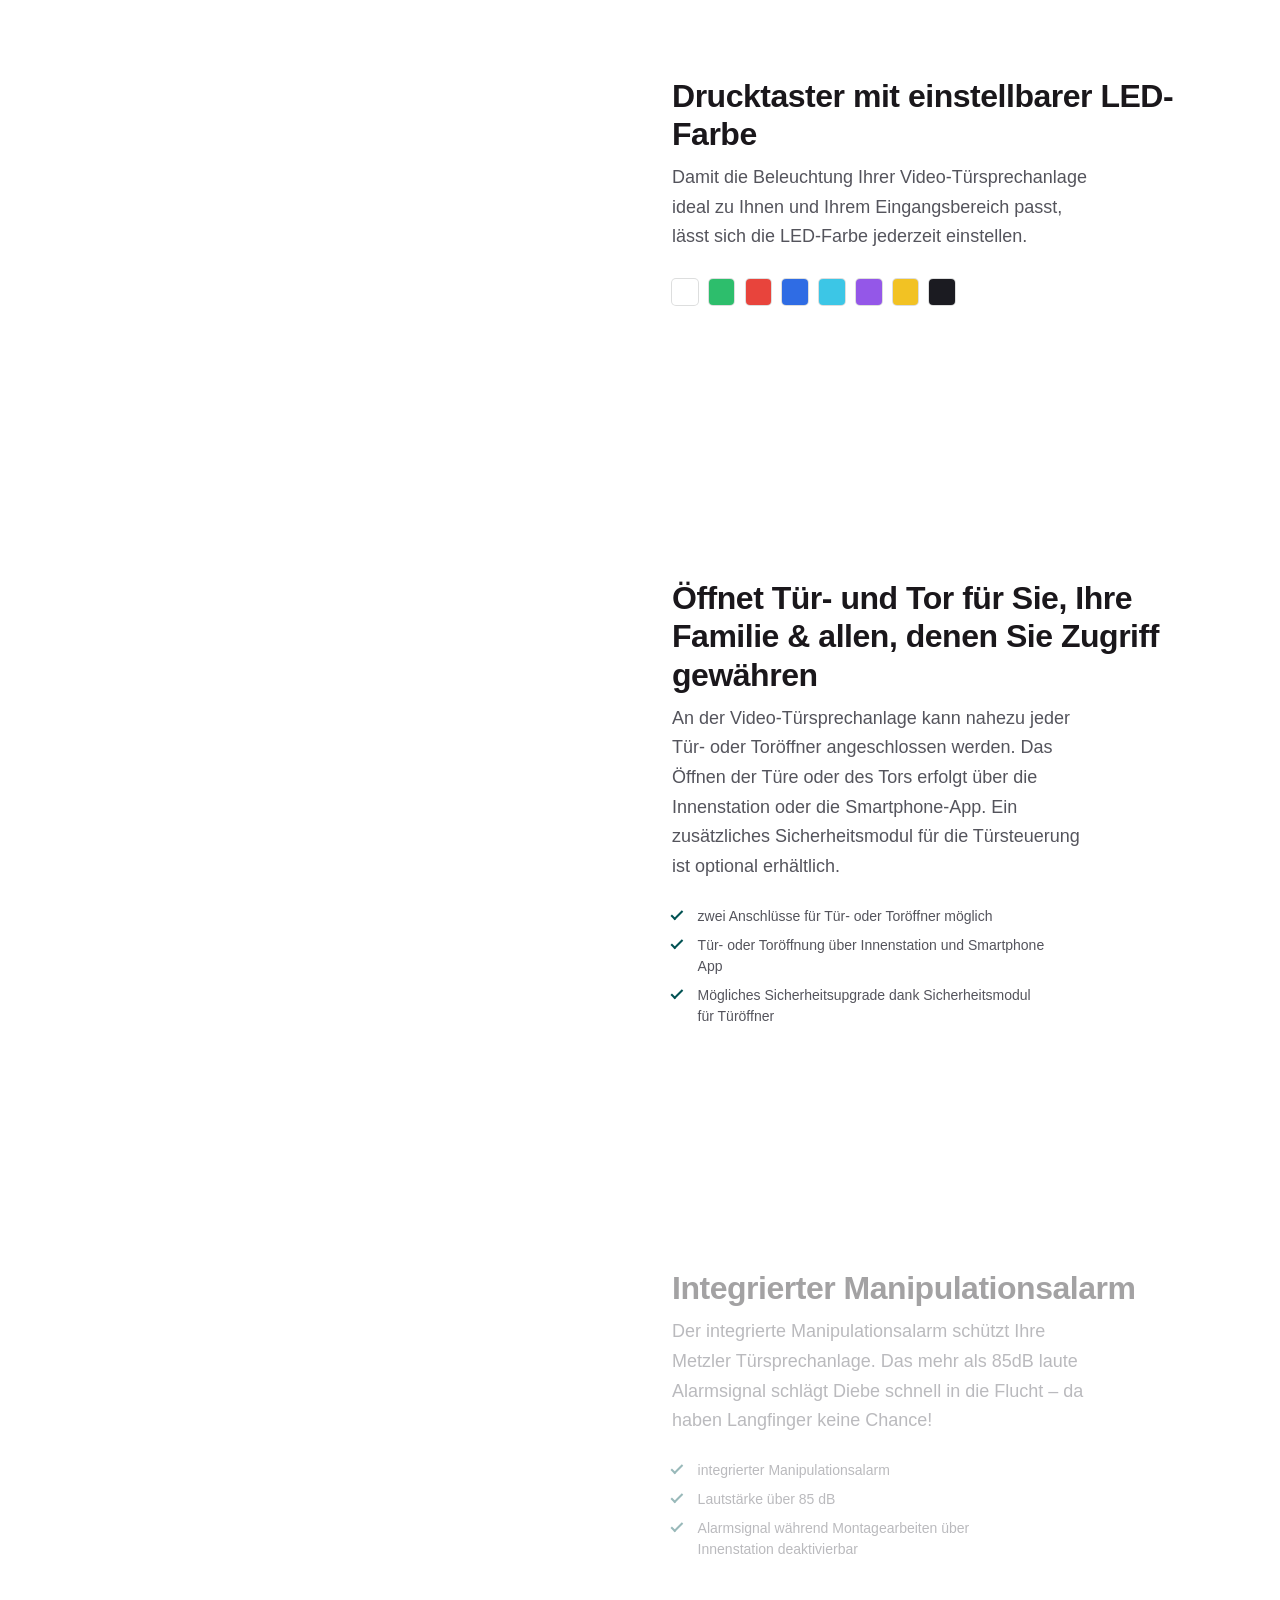
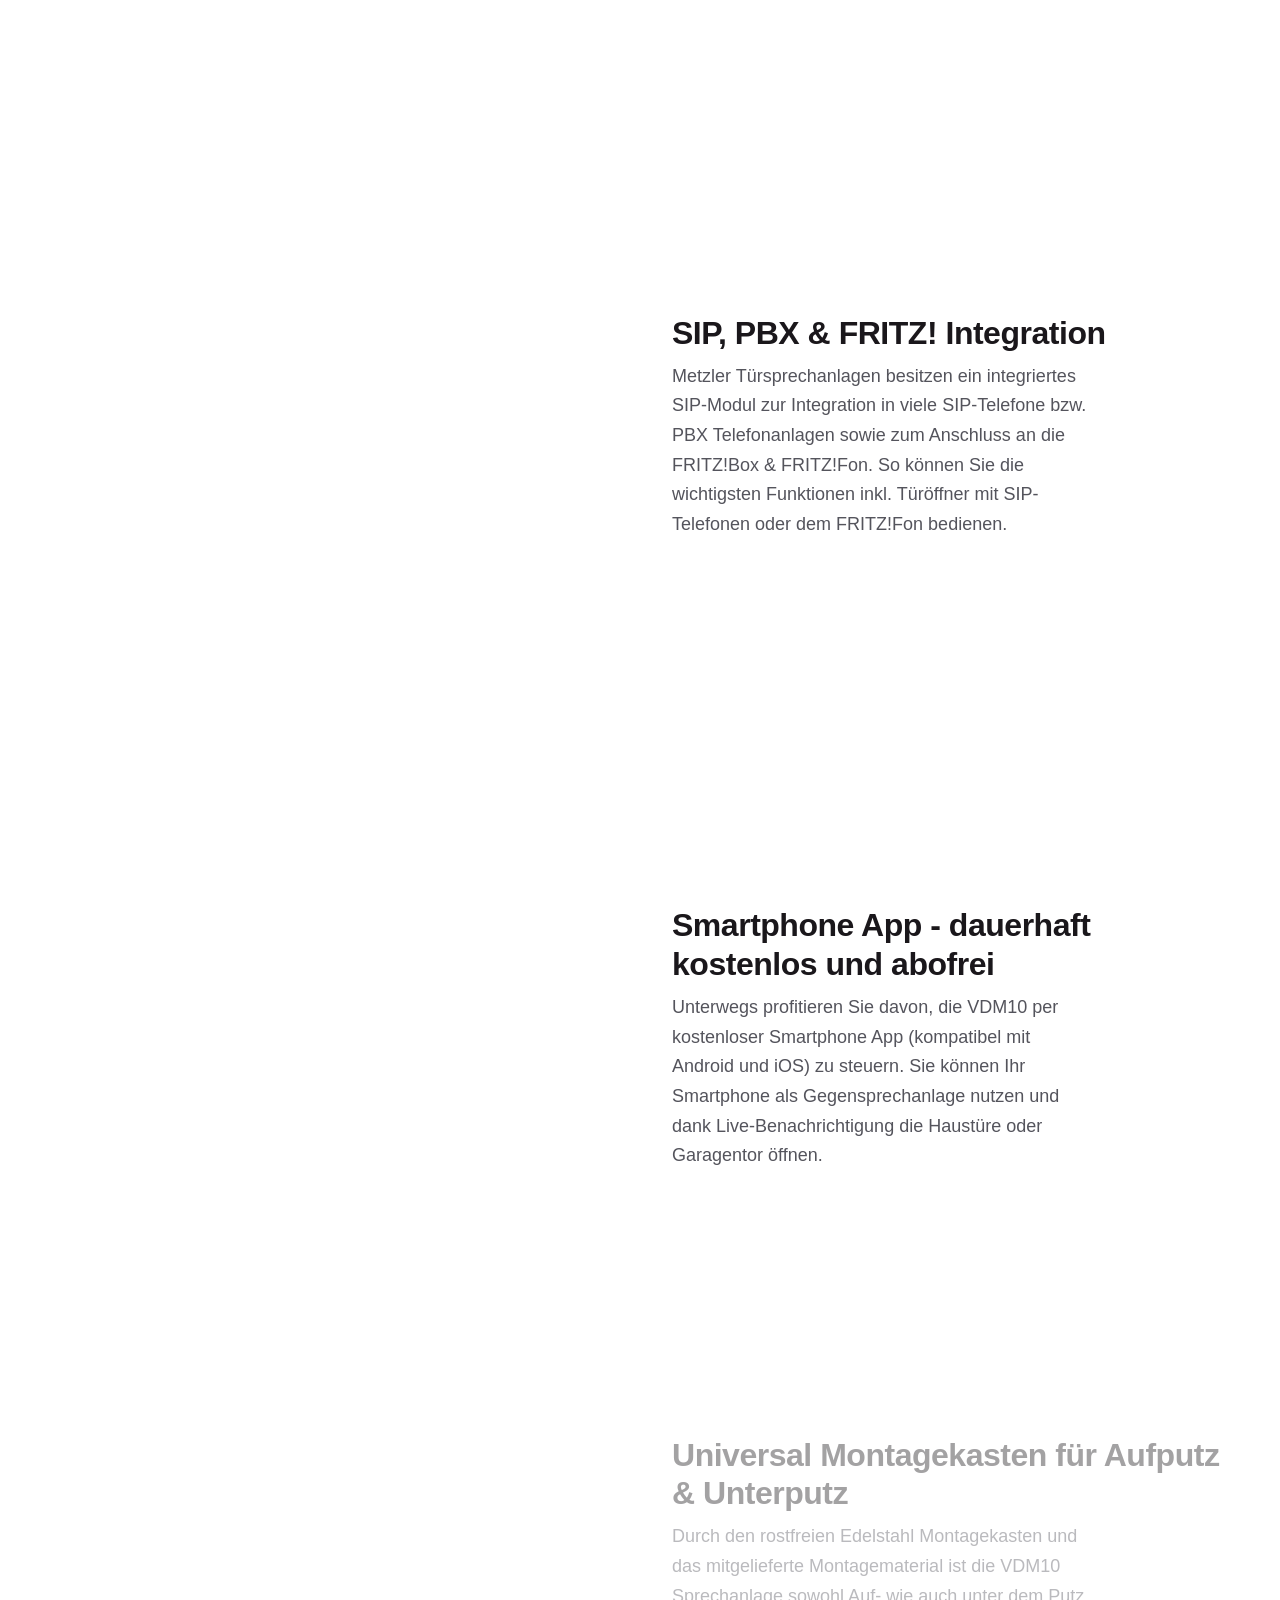
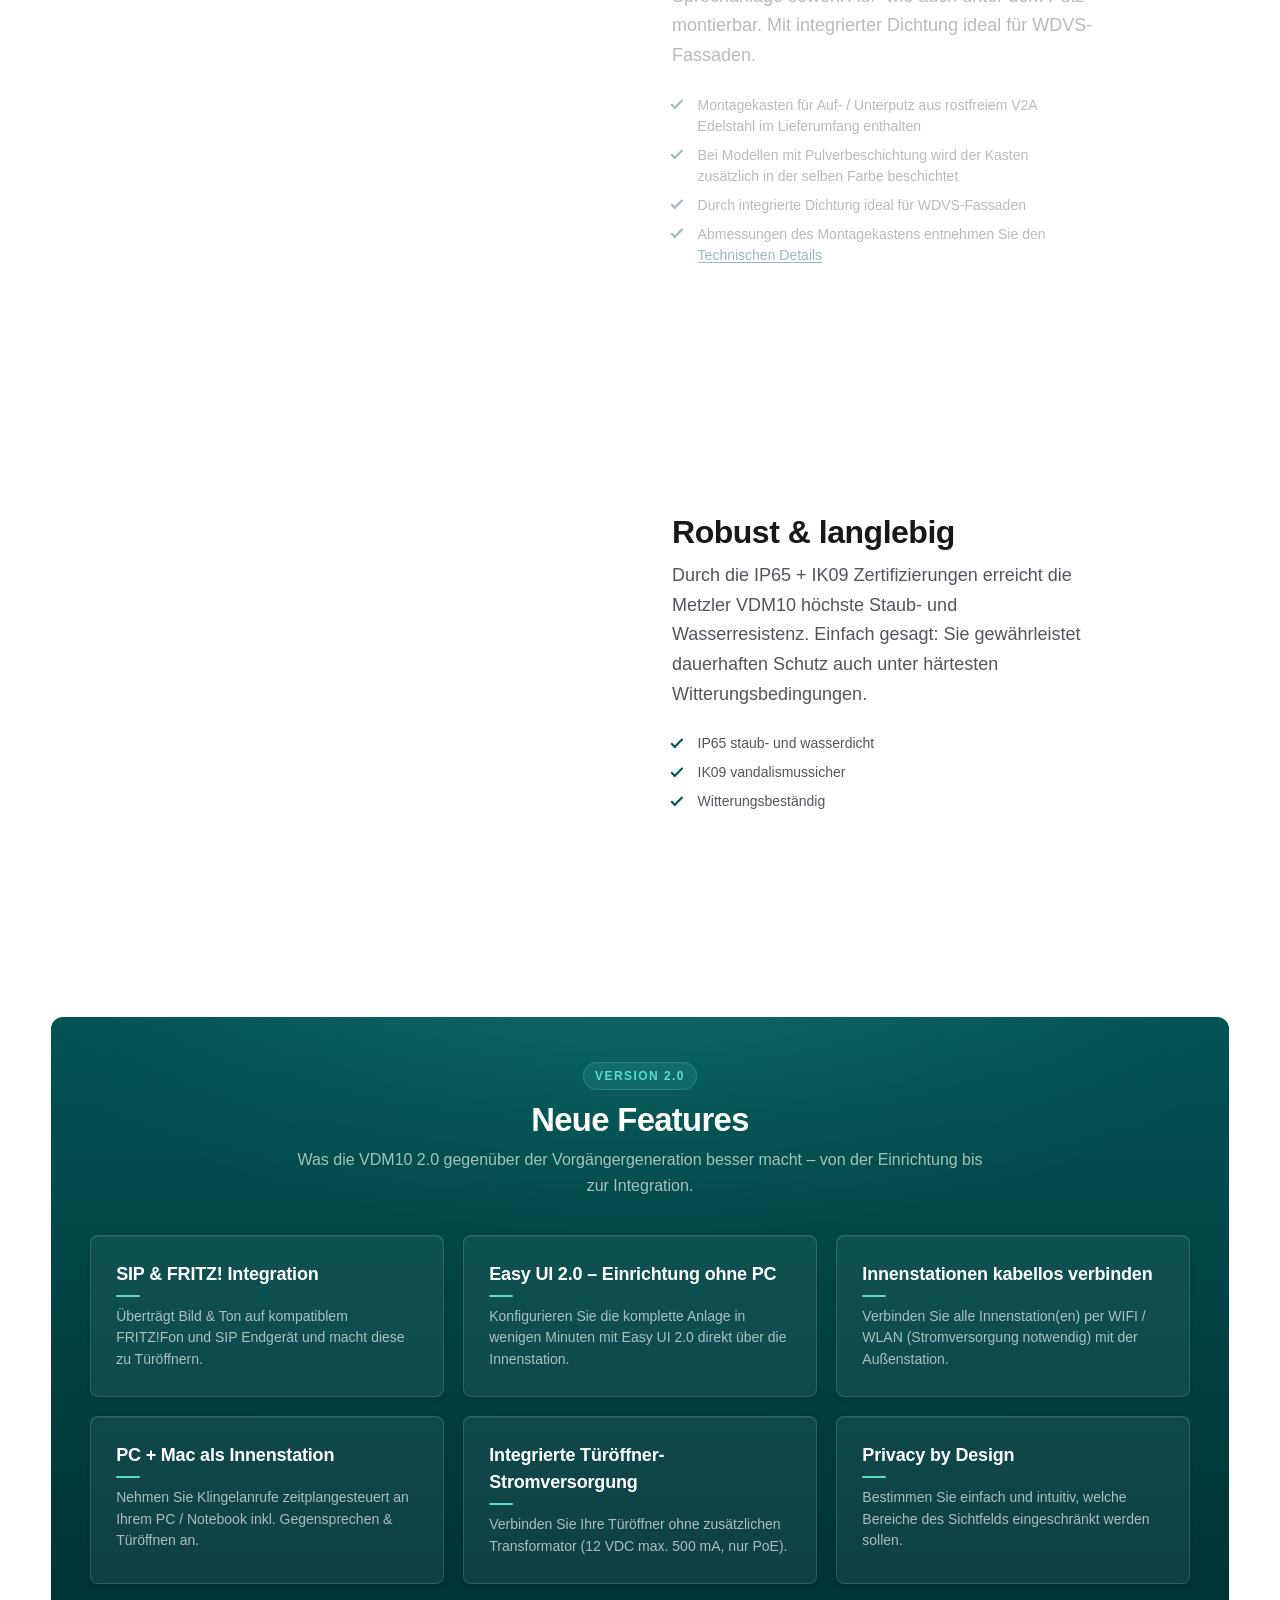
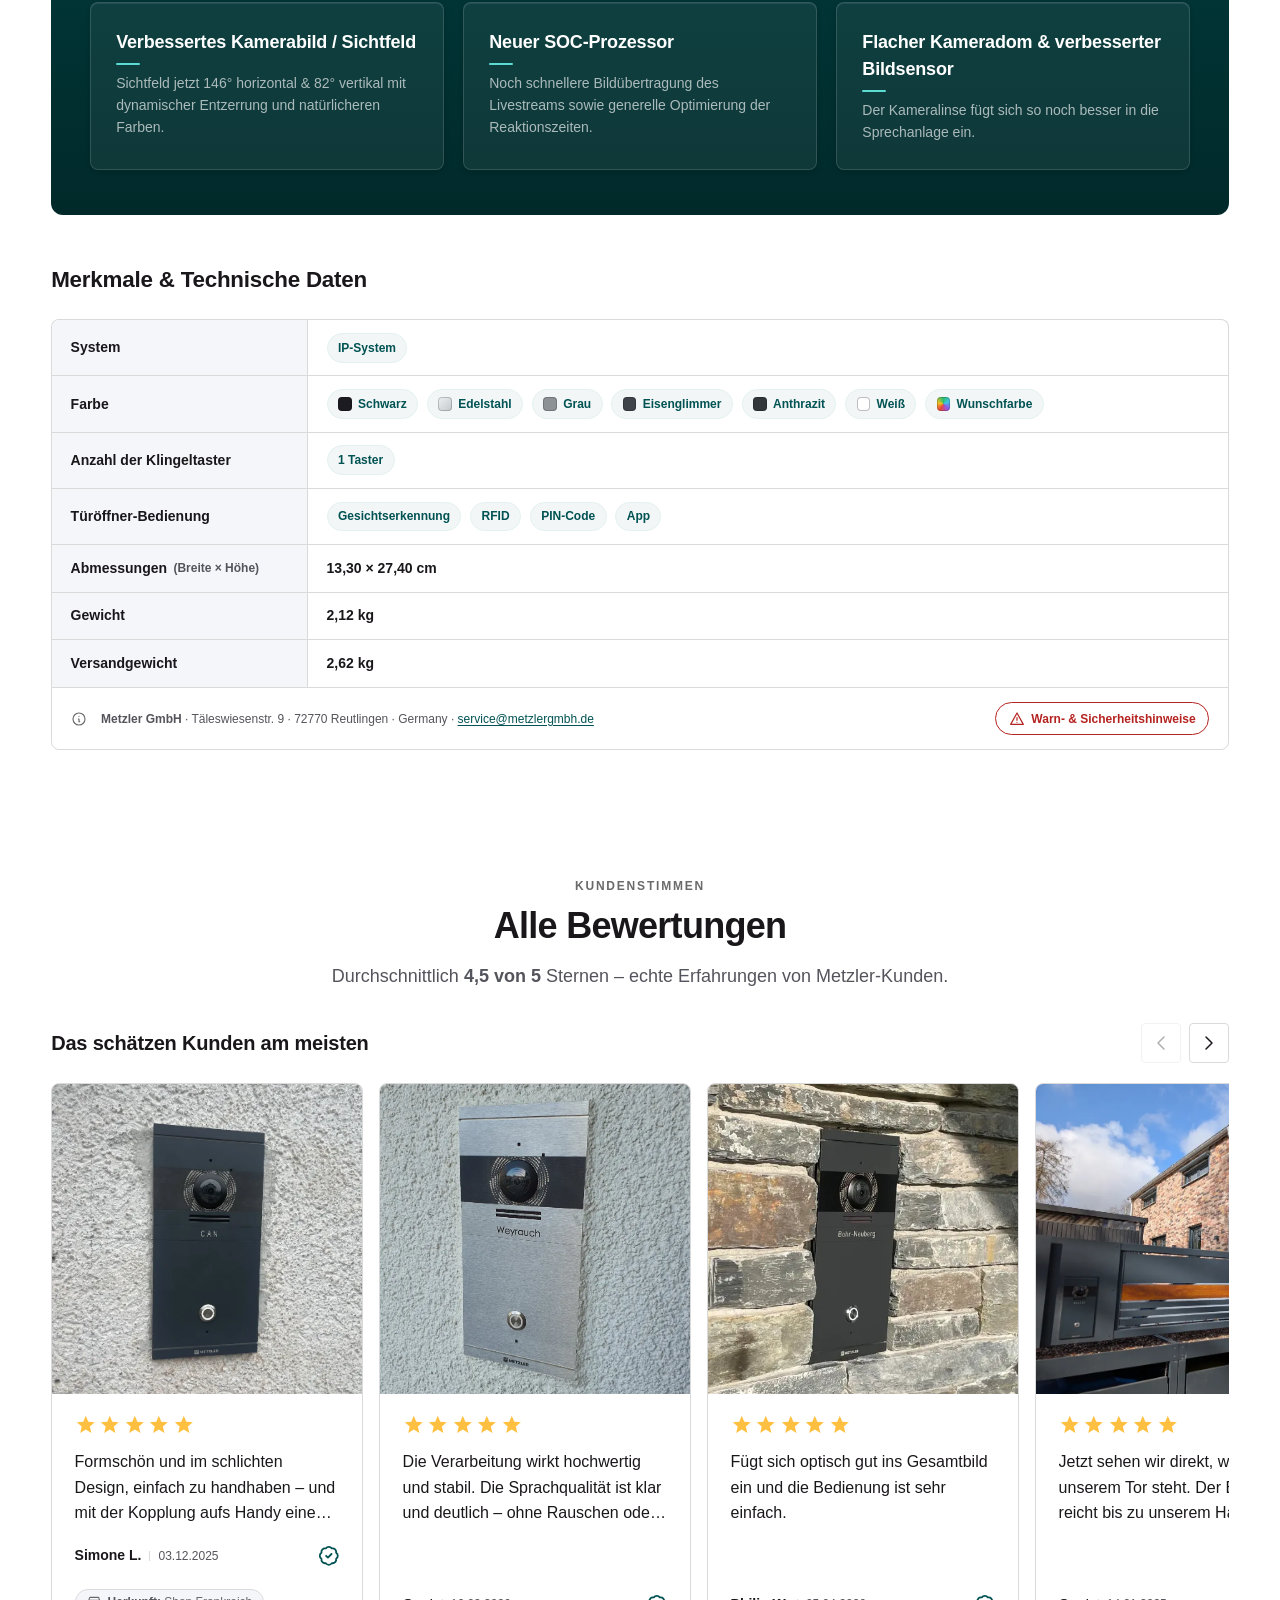
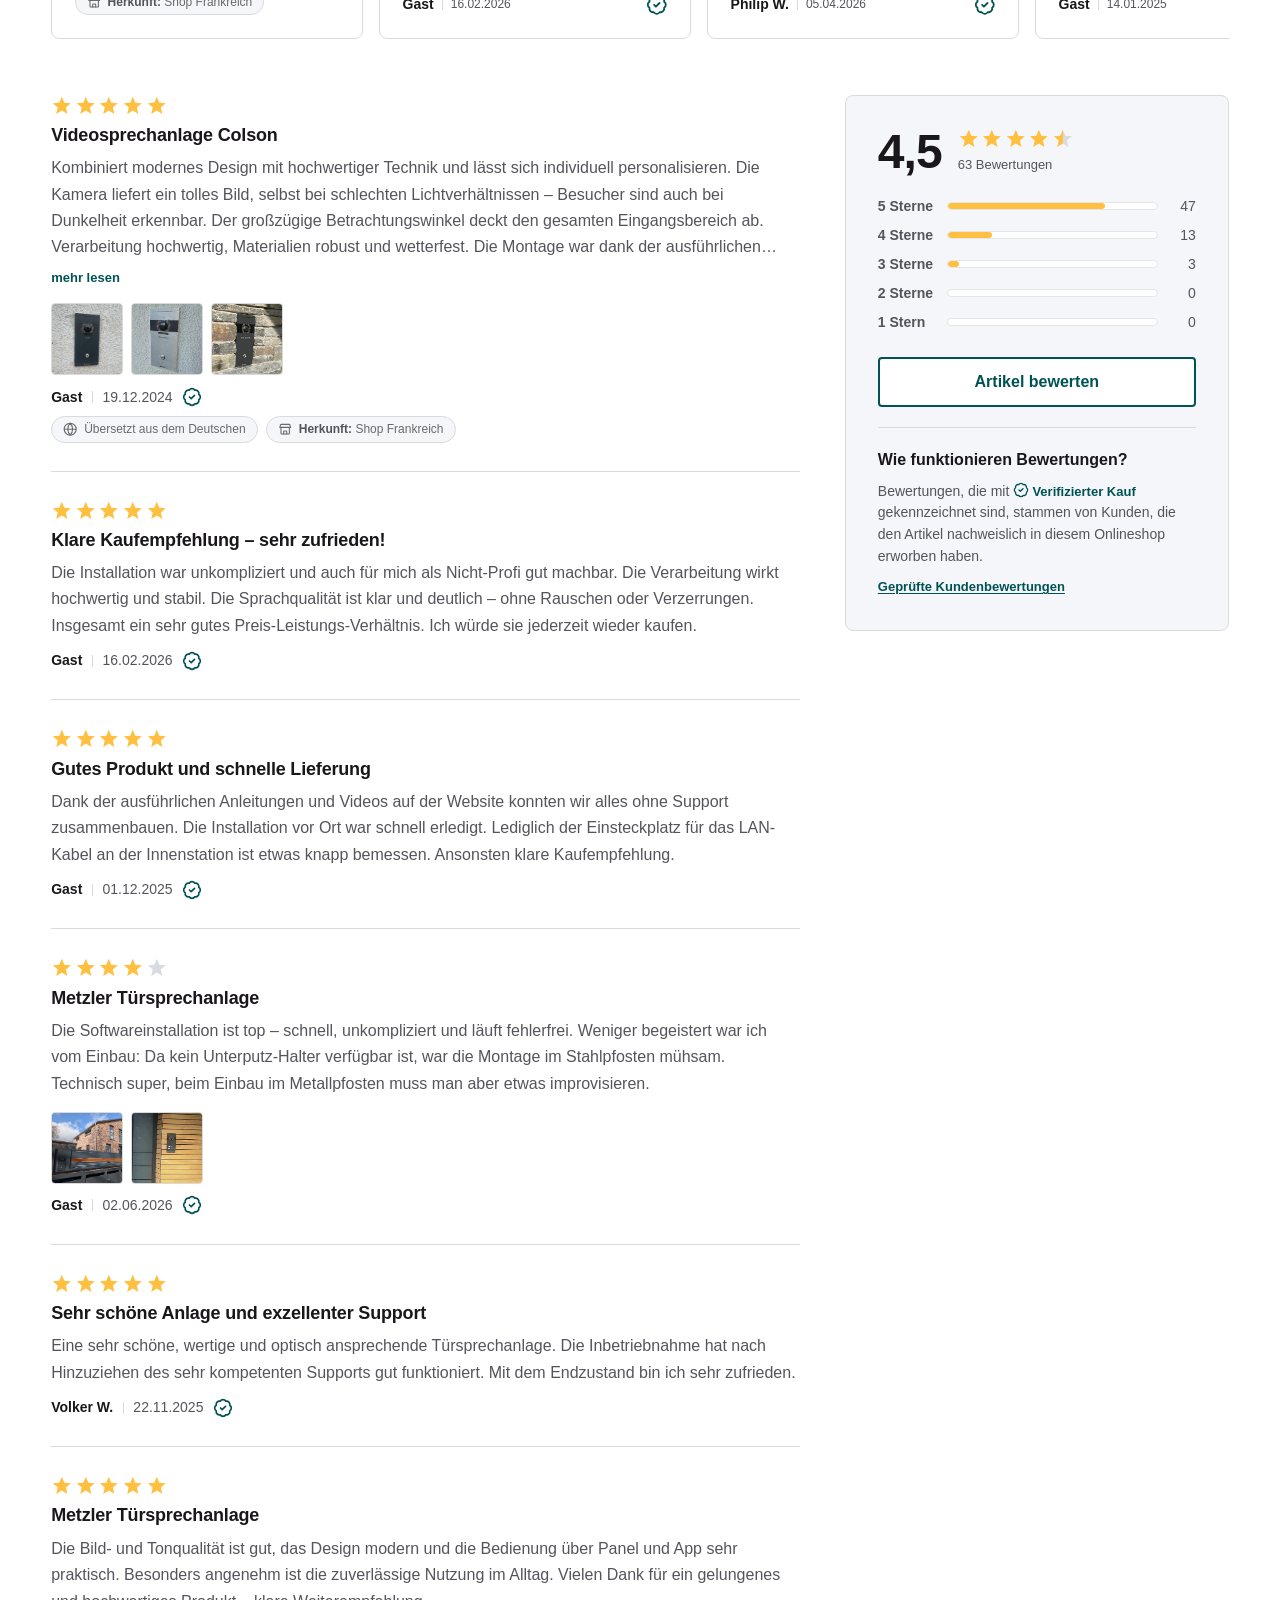
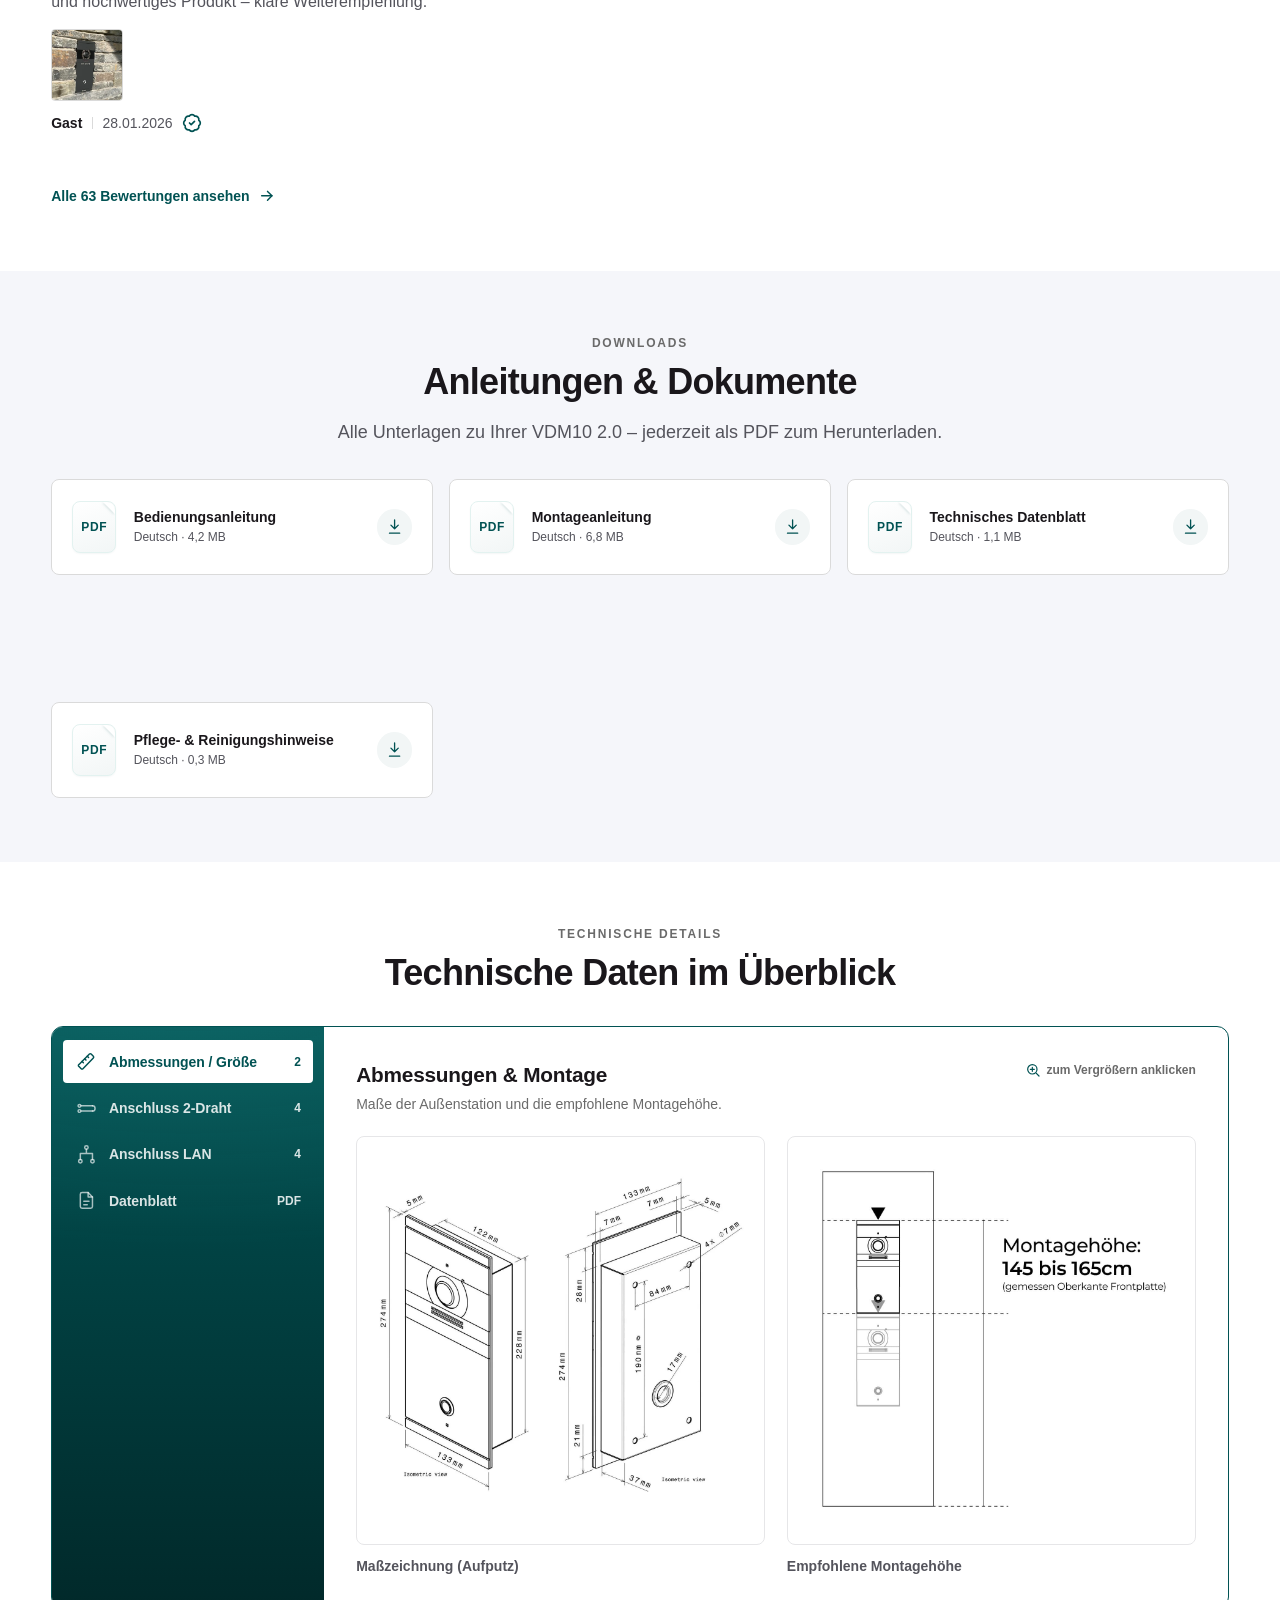
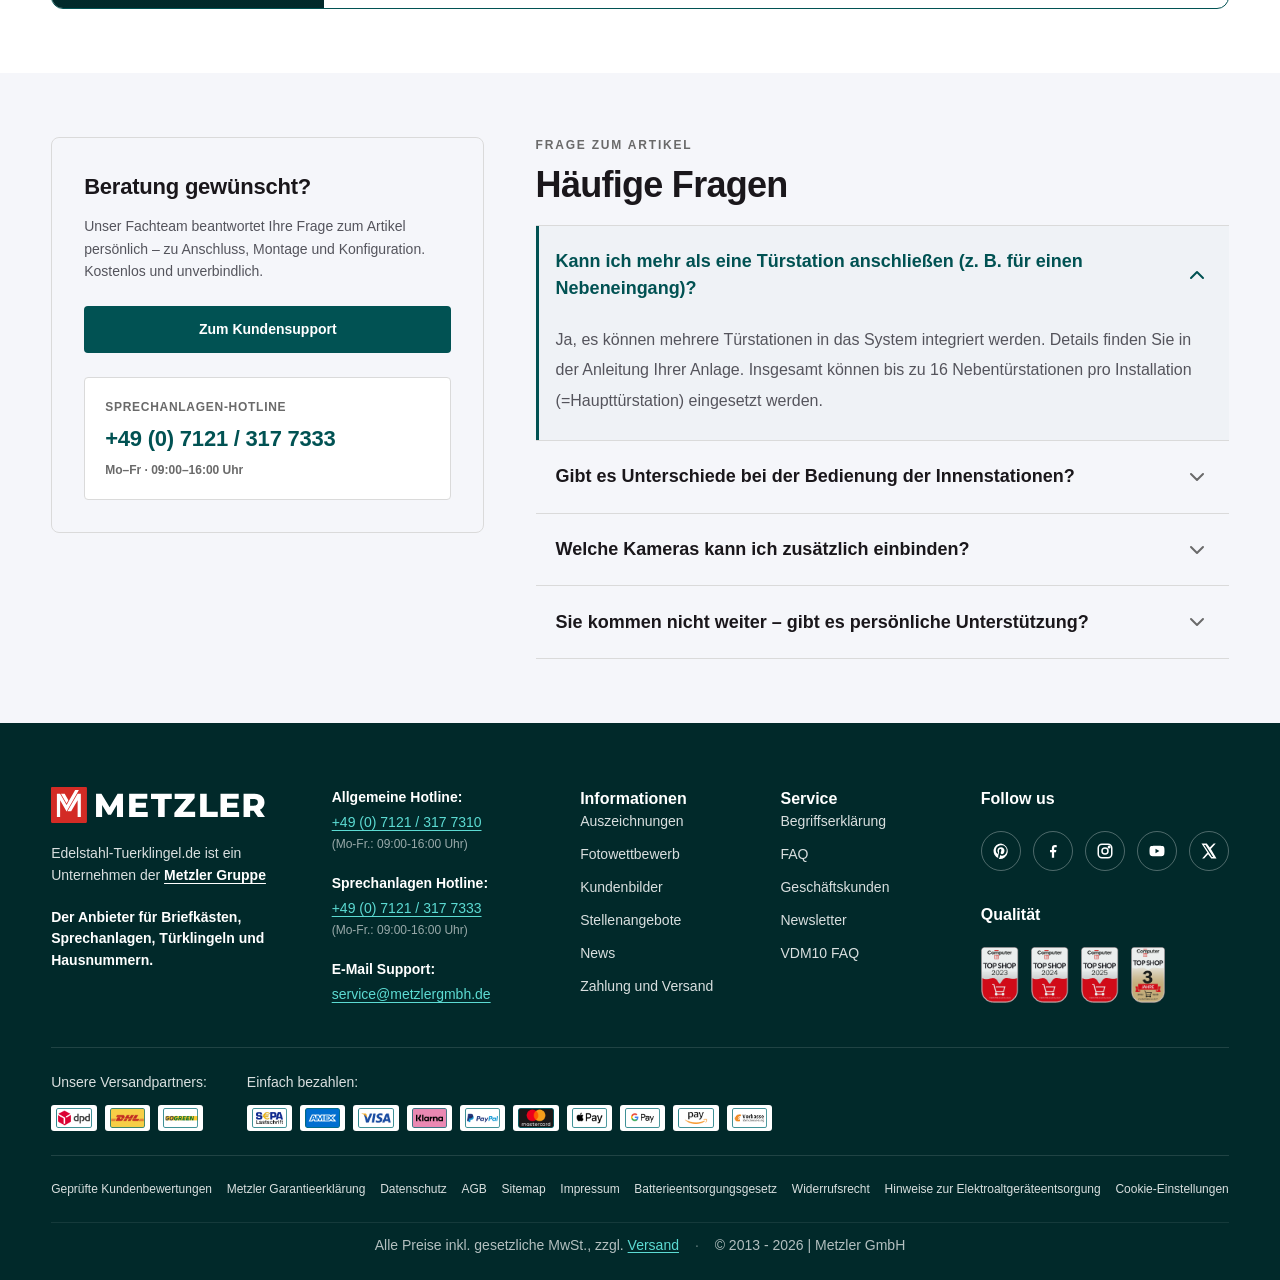
==== commit d1fc534d: "Enable the "Alle Farben" link + colour side window on the main variant The labelled colour list was " ====
--- a/index.html
+++ b/index.html
@@ -20,7 +20,7 @@
 <!-- New PDP sections -->
 <link rel="stylesheet" href="pdp.css?v=35" />
 <!-- Version B – inline build panel -->
-<link rel="stylesheet" href="pdp-b.css?v=737" />
+<link rel="stylesheet" href="pdp-b.css?v=738" />
 <!-- Prototype variant switch – append ?flow=b (v2) or ?flow=c (v3) to load an alternative
      color-selection flow. Default (no param) renders v1 exactly as-is. Runs in <head> so the
      class is set before paint. v2 = "Alle Farben" text link → side window; v3 = a selected-
@@ -1973,7 +1973,7 @@
 </div>
 
 <script src="chrome.js?v=14"></script>
-<script src="pdp-b.js?v=297"></script>
+<script src="pdp-b.js?v=298"></script>
 <style id="pf-lockdown-css">
 footer a,[class*="topbar"] a,[class*="top-bar"] a,[class*="trustbar"] a,[class*="claims"] a{pointer-events:none !important;cursor:default !important;}
 </style>
--- a/pdp-b.css
+++ b/pdp-b.css
@@ -1084,16 +1084,16 @@
    translate to the swatch's offset (left edge). Unlike mobile (whose continuous scroll
    makes the motion smooth on its own), desktop hover is DISCRETE – so the line would
    teleport between swatches and read as jumpy. An eased transition makes it GLIDE between
-   swatches instead (the "magic line" pattern). Easing is a calm decelerating ease-out
-   (NO overshoot): when the pointer sweeps the row and the line re-targets on every swatch,
-   an overshoot/spring would compound into jittery, hard-to-track motion – a clean settle
-   keeps the movement legible and trackable. */
+   swatches instead (the "magic line" pattern). Easing is a gentle ease-in-out (soft start
+   AND soft settle, NO overshoot): low velocity at both ends keeps the move from reading as
+   sharp, while a spring/overshoot would compound into jittery, hard-to-track motion when the
+   pointer sweeps the row and the line re-targets on every swatch. */
 @media (hover: hover) {
   body:not(.swtouch) .bx-swatches { position: relative; }
   body:not(.swtouch) .bx-swline { display: block; position: absolute; top: -0.55rem; left: 0; z-index: 2;
     height: 2px; width: 2rem; border-radius: var(--radius-sm); background: var(--color-teal);
     opacity: 0; pointer-events: none; will-change: transform;
-    transition: transform .48s cubic-bezier(.4, 0, .2, 1), opacity .22s ease; }   /* gentle both-ends ease (low initial velocity → no harsh jolt); longer so fast sweeps trail smoothly */
+    transition: transform .55s cubic-bezier(.65, 0, .35, 1), opacity .22s ease; }   /* gentle ease-in-out: soft at both ends so the glide never reads as sharp; long enough that fast sweeps trail smoothly */
   body:not(.swtouch) .bx-swline.is-on { opacity: 1; }   /* shown only for a hovered/selected swatch – hidden at rest when no colour is chosen */
 }
 
@@ -3138,8 +3138,9 @@
    ============================================================ */
 /* v2 KEEPS v1's swatch grid (fast one-click selection) and ADDS a secondary link that opens
    the full labelled list – so both user groups are served from the same interface. The link
-   markup lives in index.html but only shows under ?flow=b. */
-.bx-color__listlink { display: none; align-items: center; gap: 0.45rem; margin-top: 0;
+   markup lives in index.html; shown on the main variant and flow-b, replaced by
+   the .bx-listfield card in flow-c. */
+.bx-color__listlink { display: inline-flex; align-self: flex-start; align-items: center; gap: 0.45rem; margin-top: 0;
   padding: 0.15rem 0; background: none; border: 0; cursor: pointer; font: inherit; font-size: 0.875rem; font-weight: 700;
   color: var(--color-teal); text-decoration: underline; text-decoration-thickness: 1px; text-underline-offset: 0.22em;
   transition: color .15s ease; }
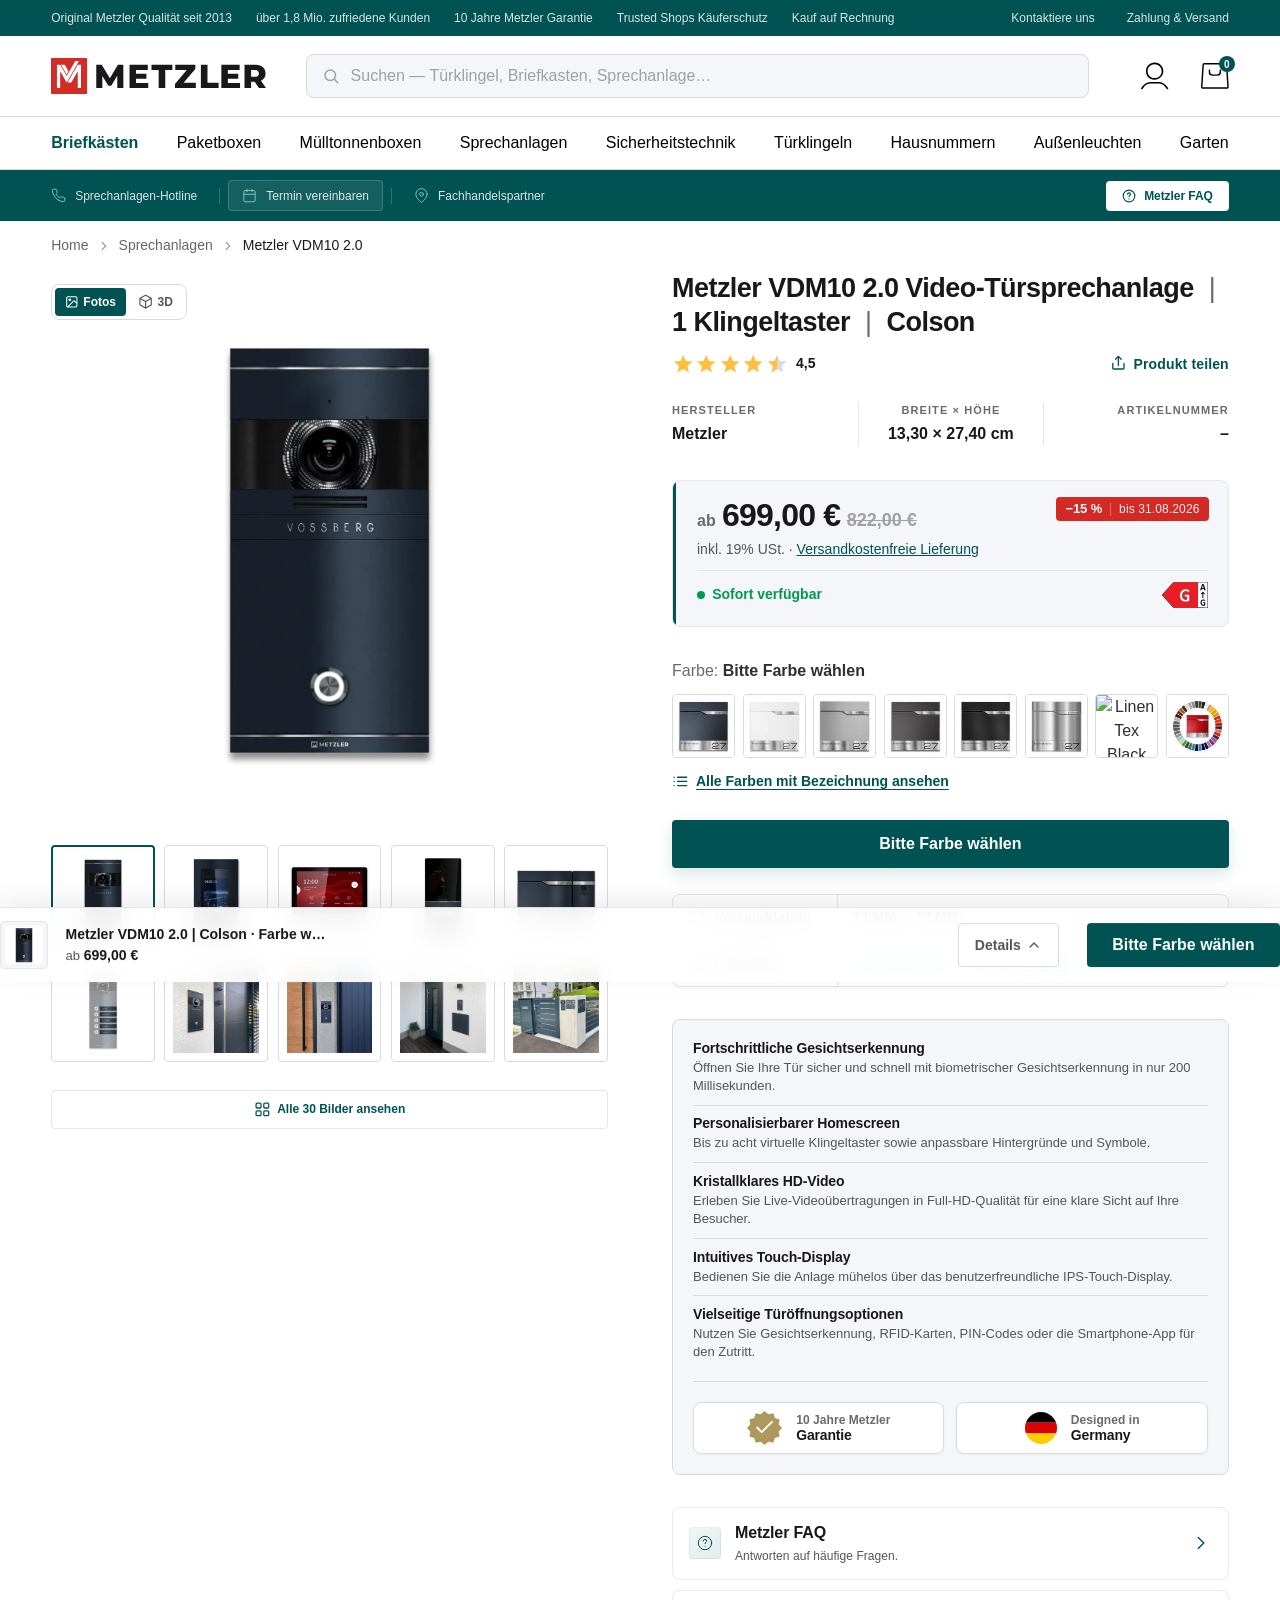
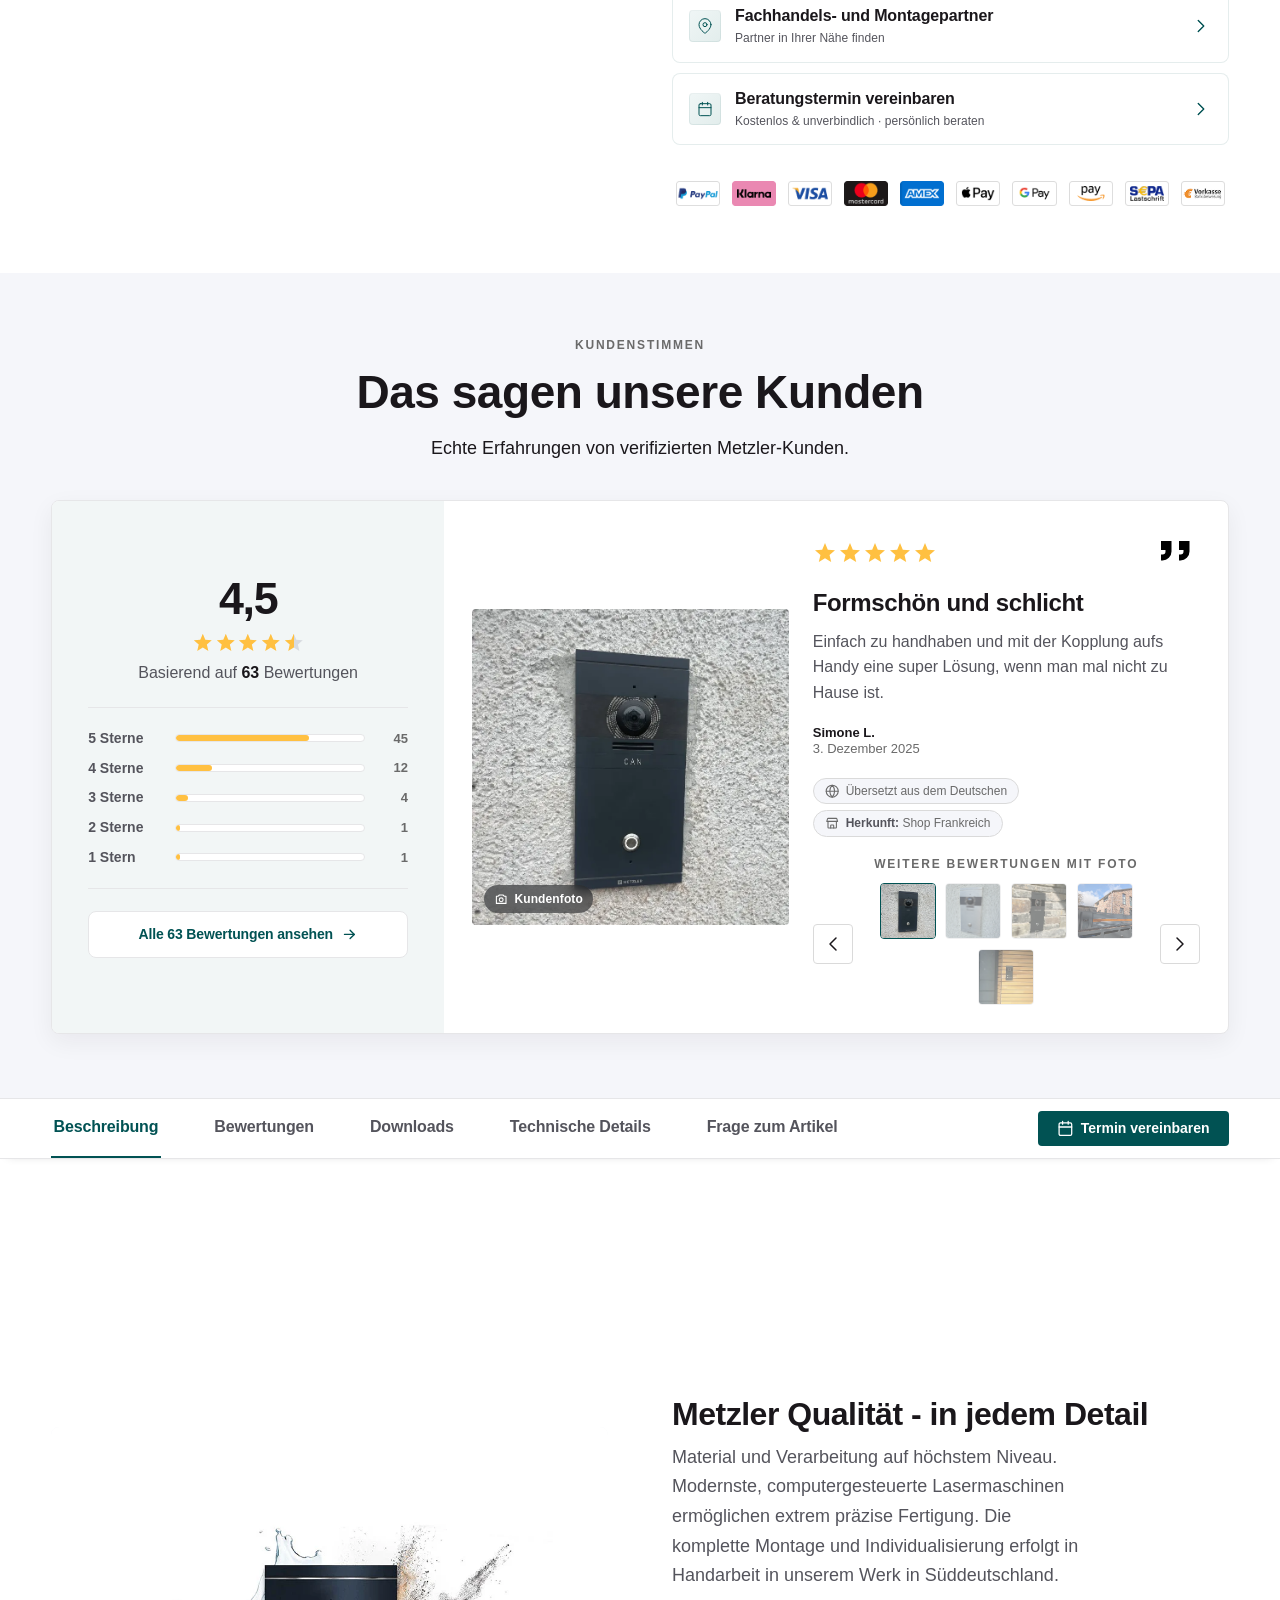
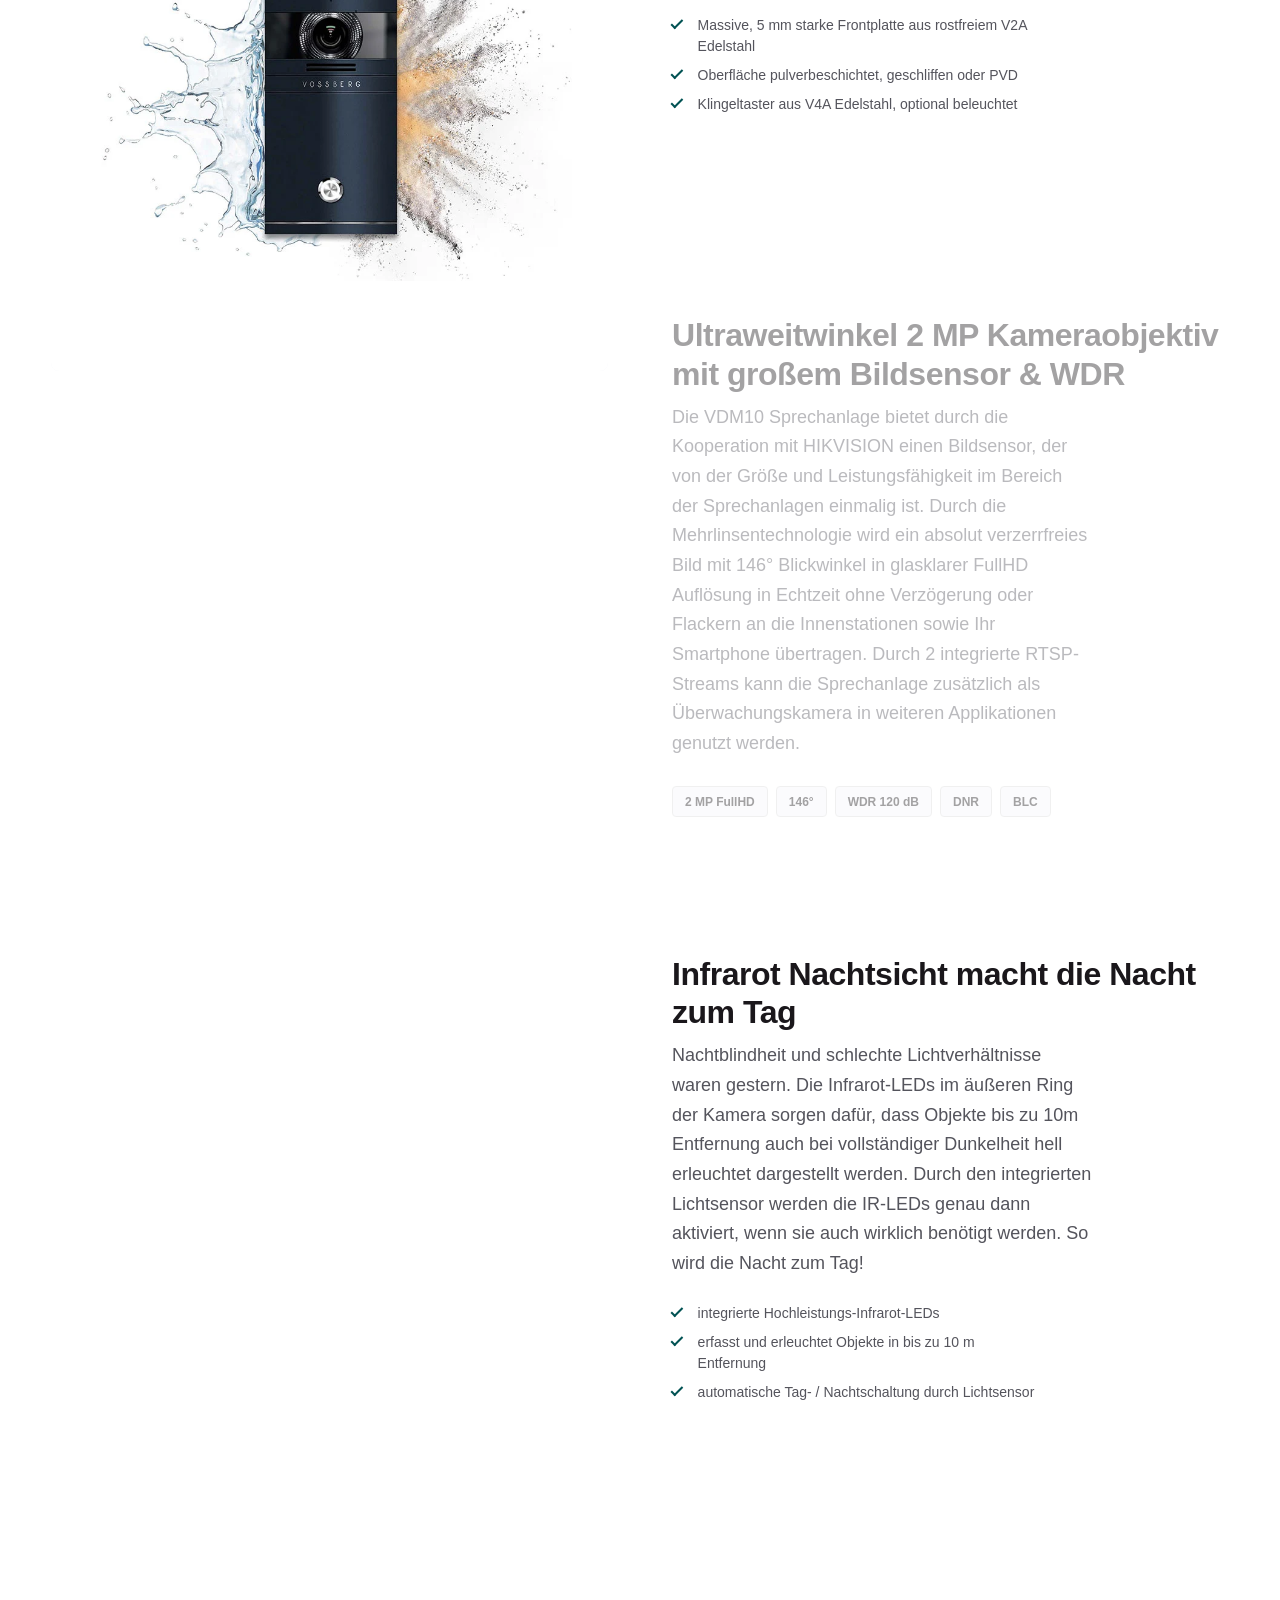
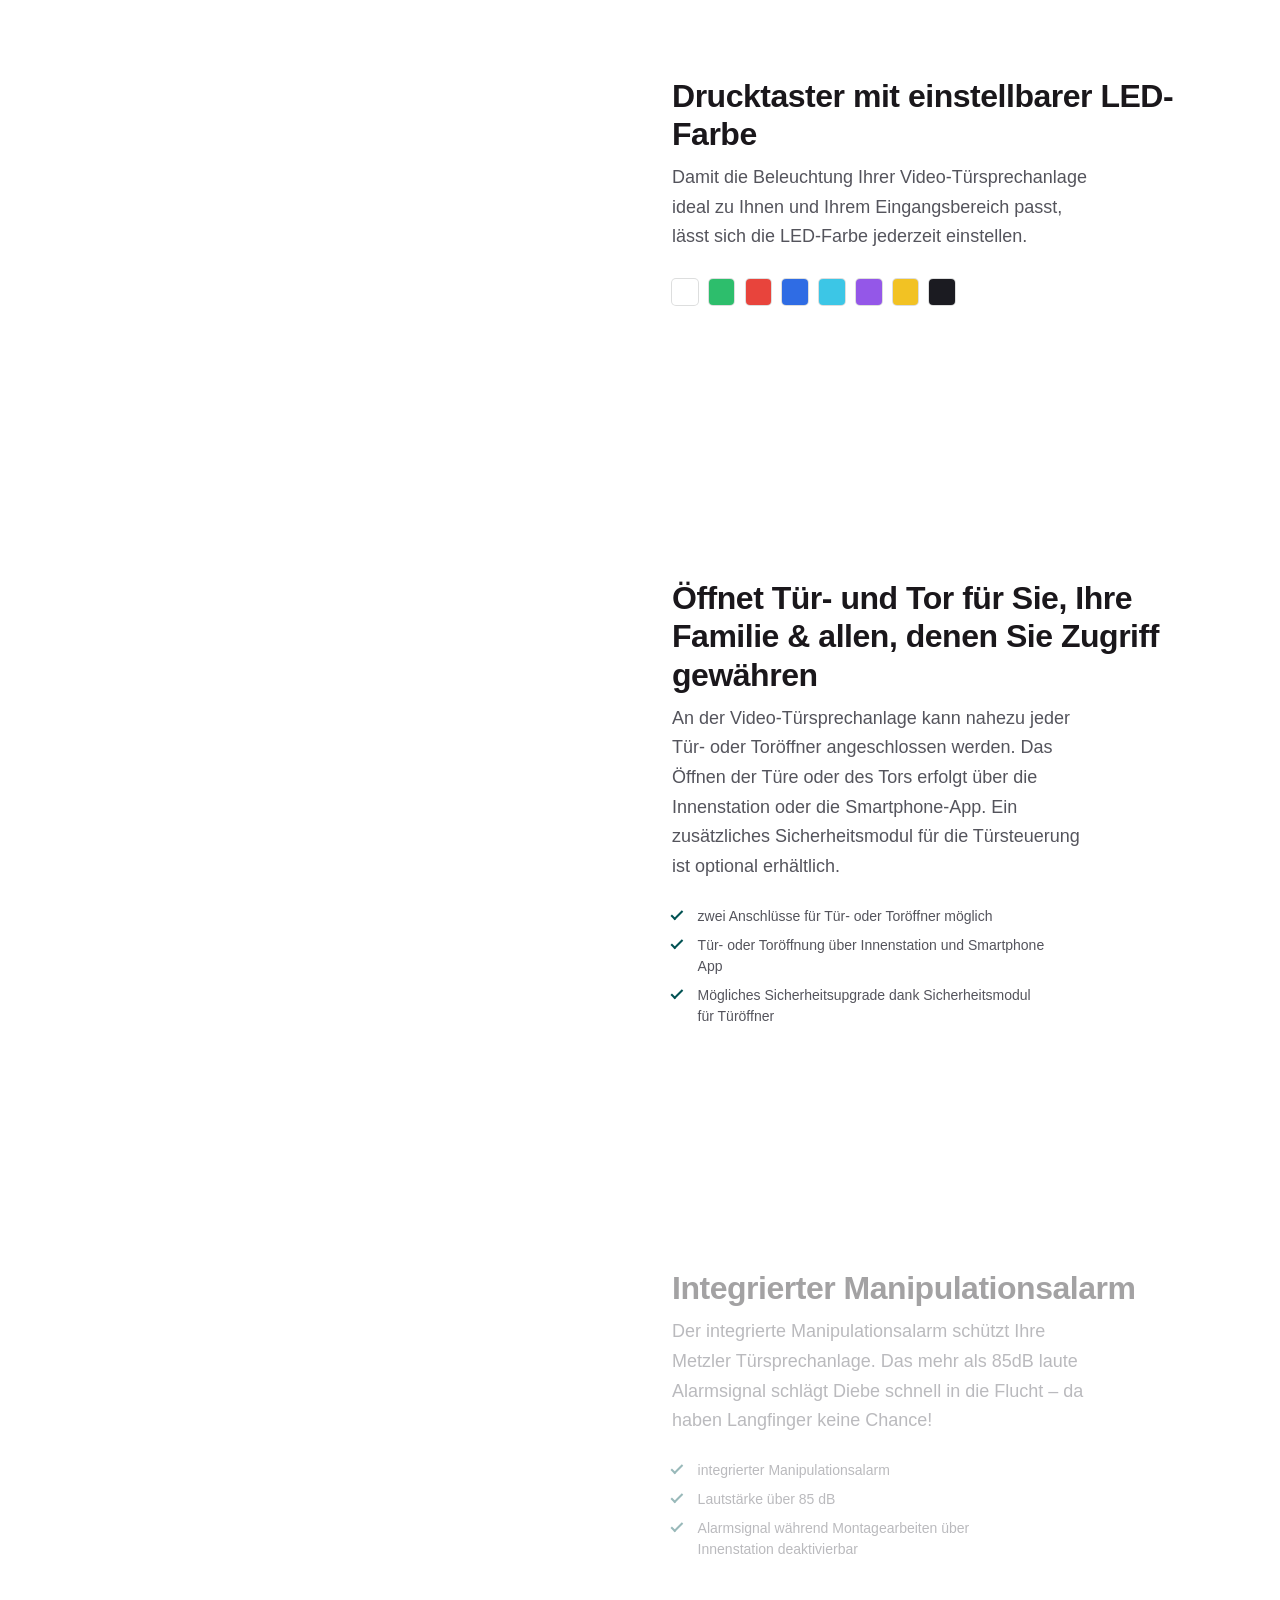
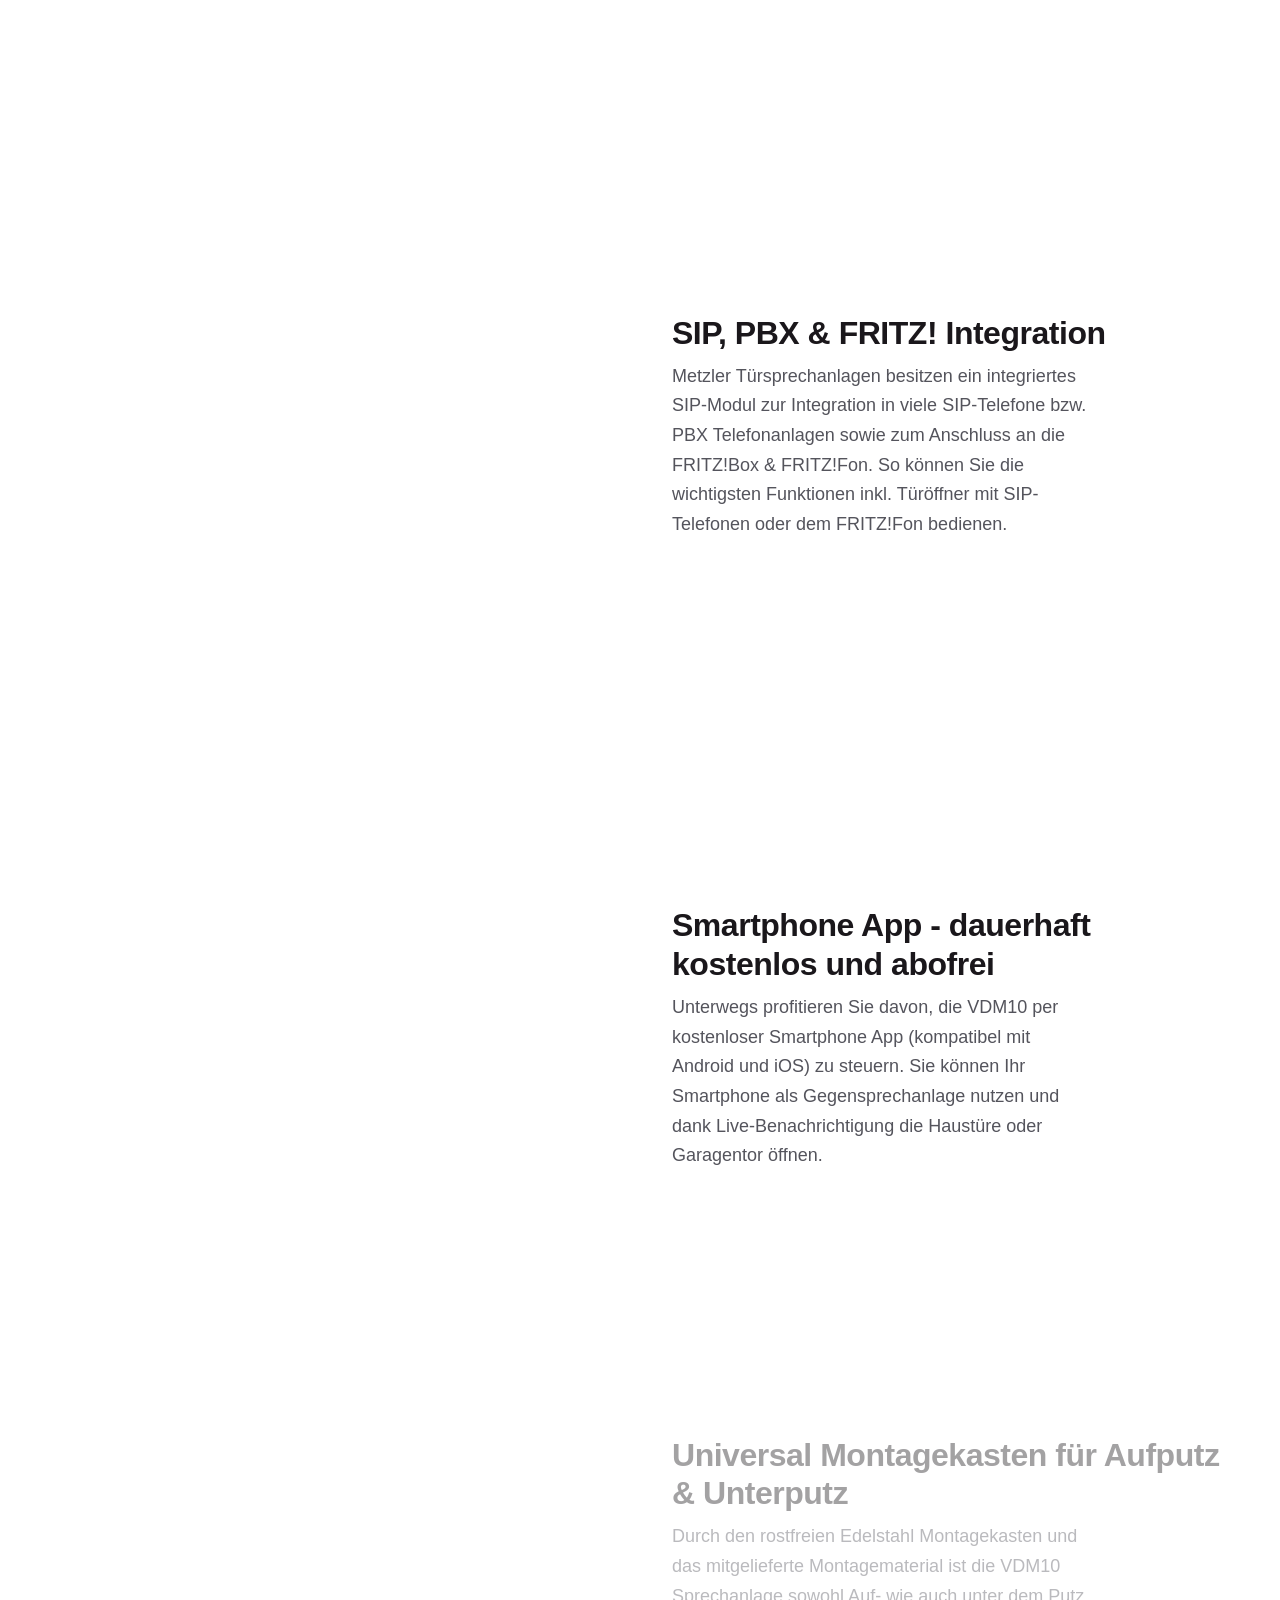
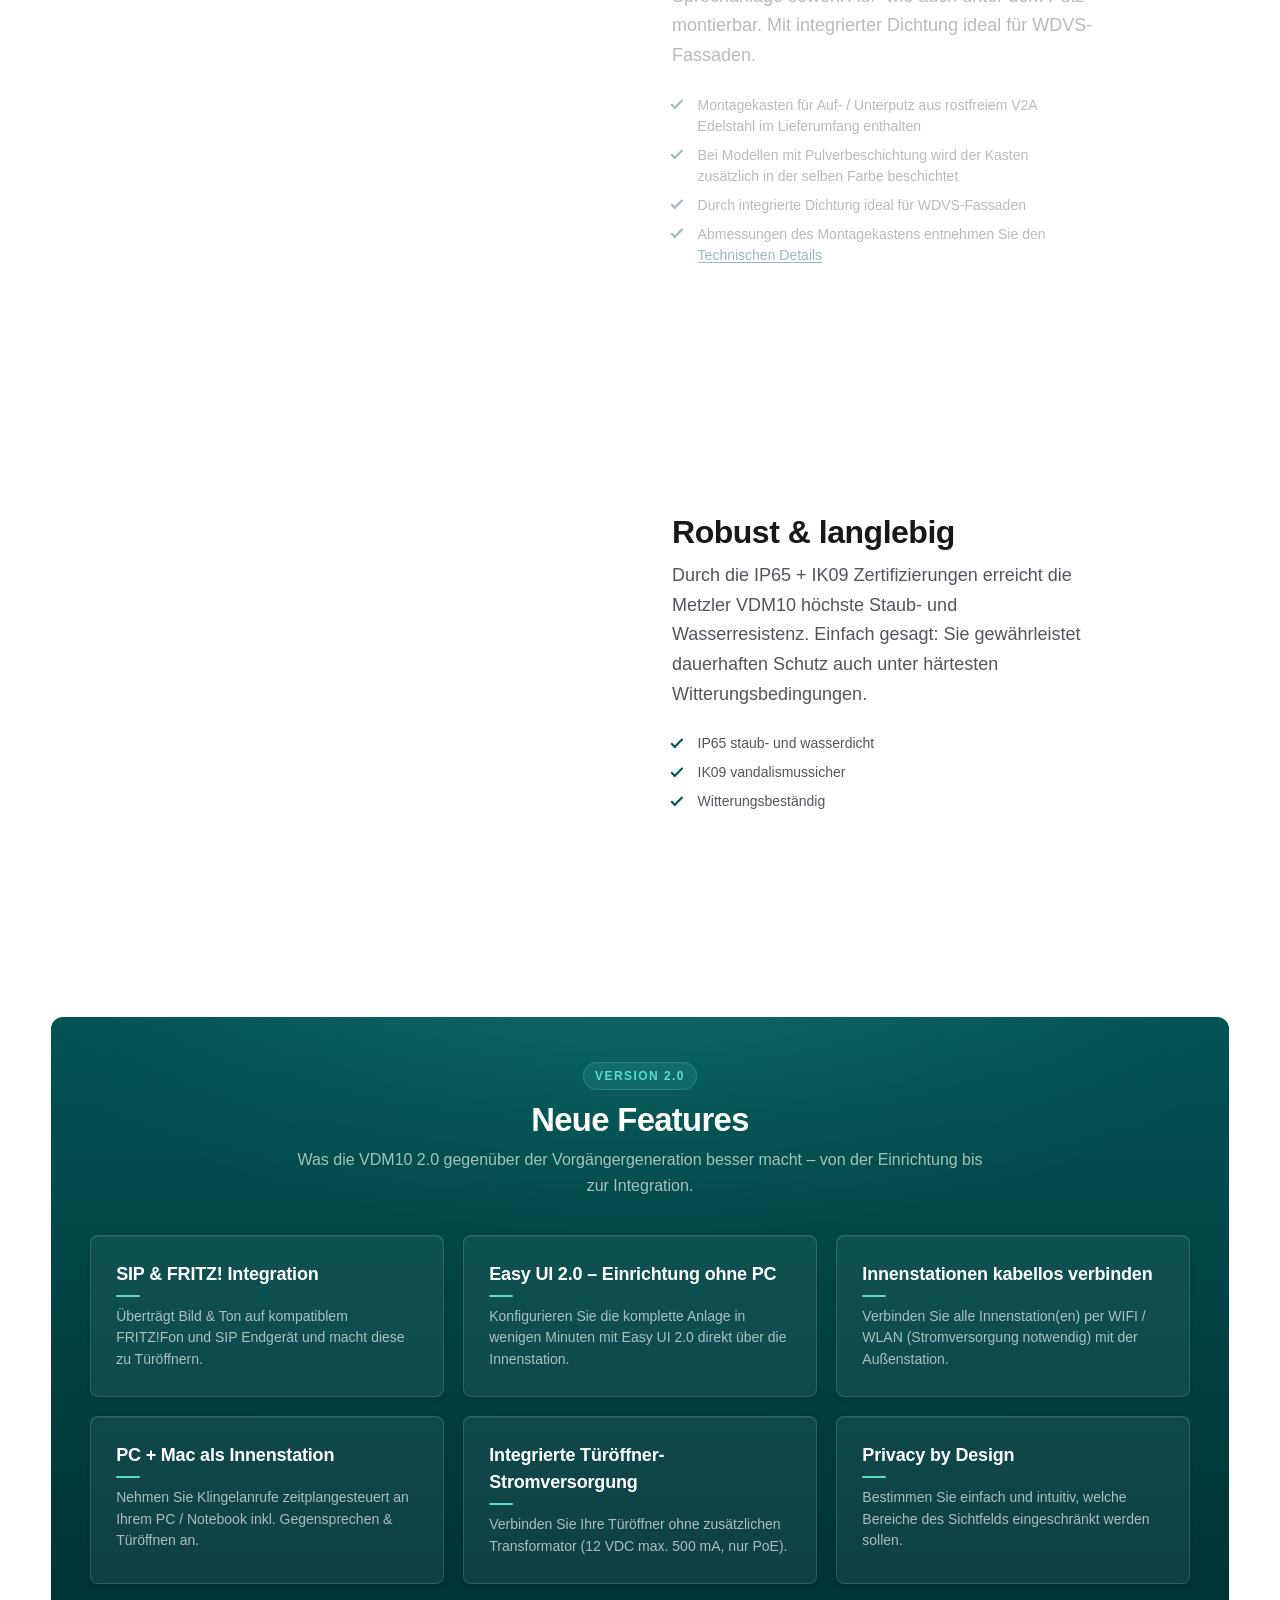
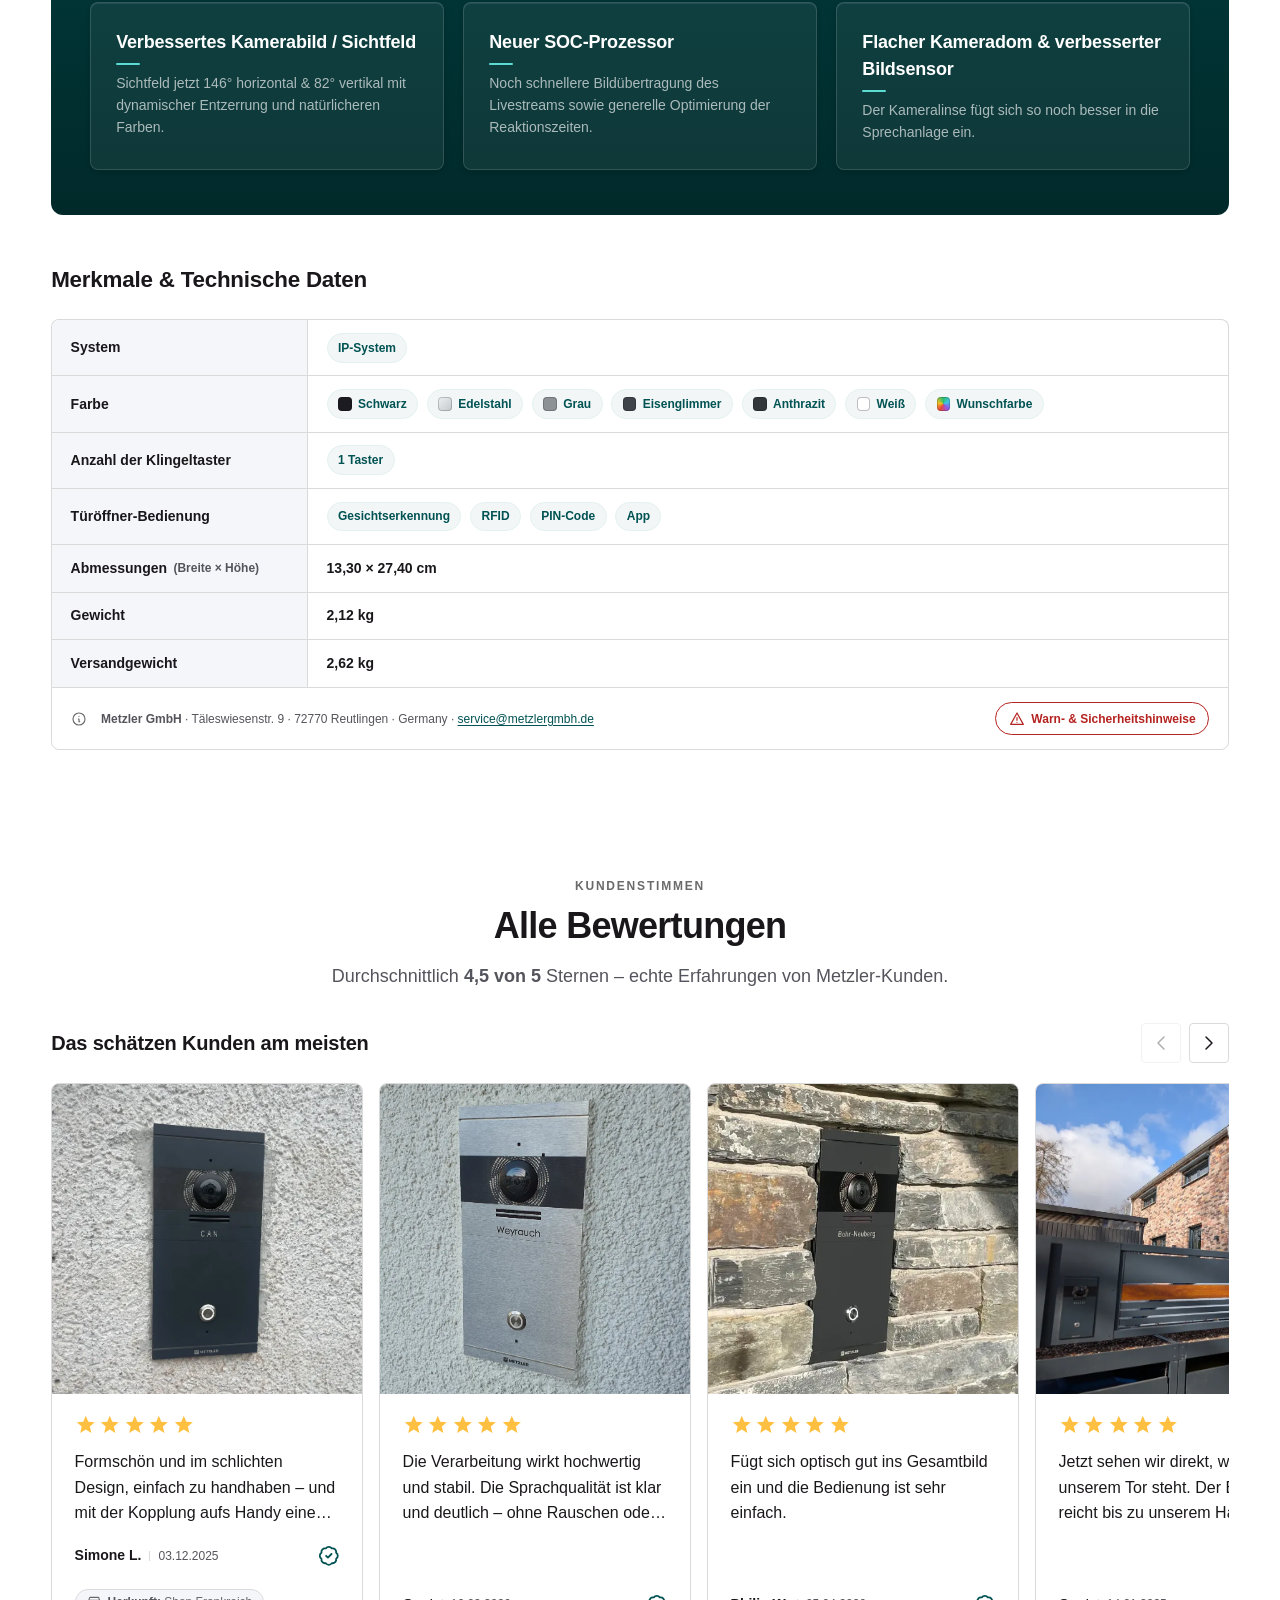
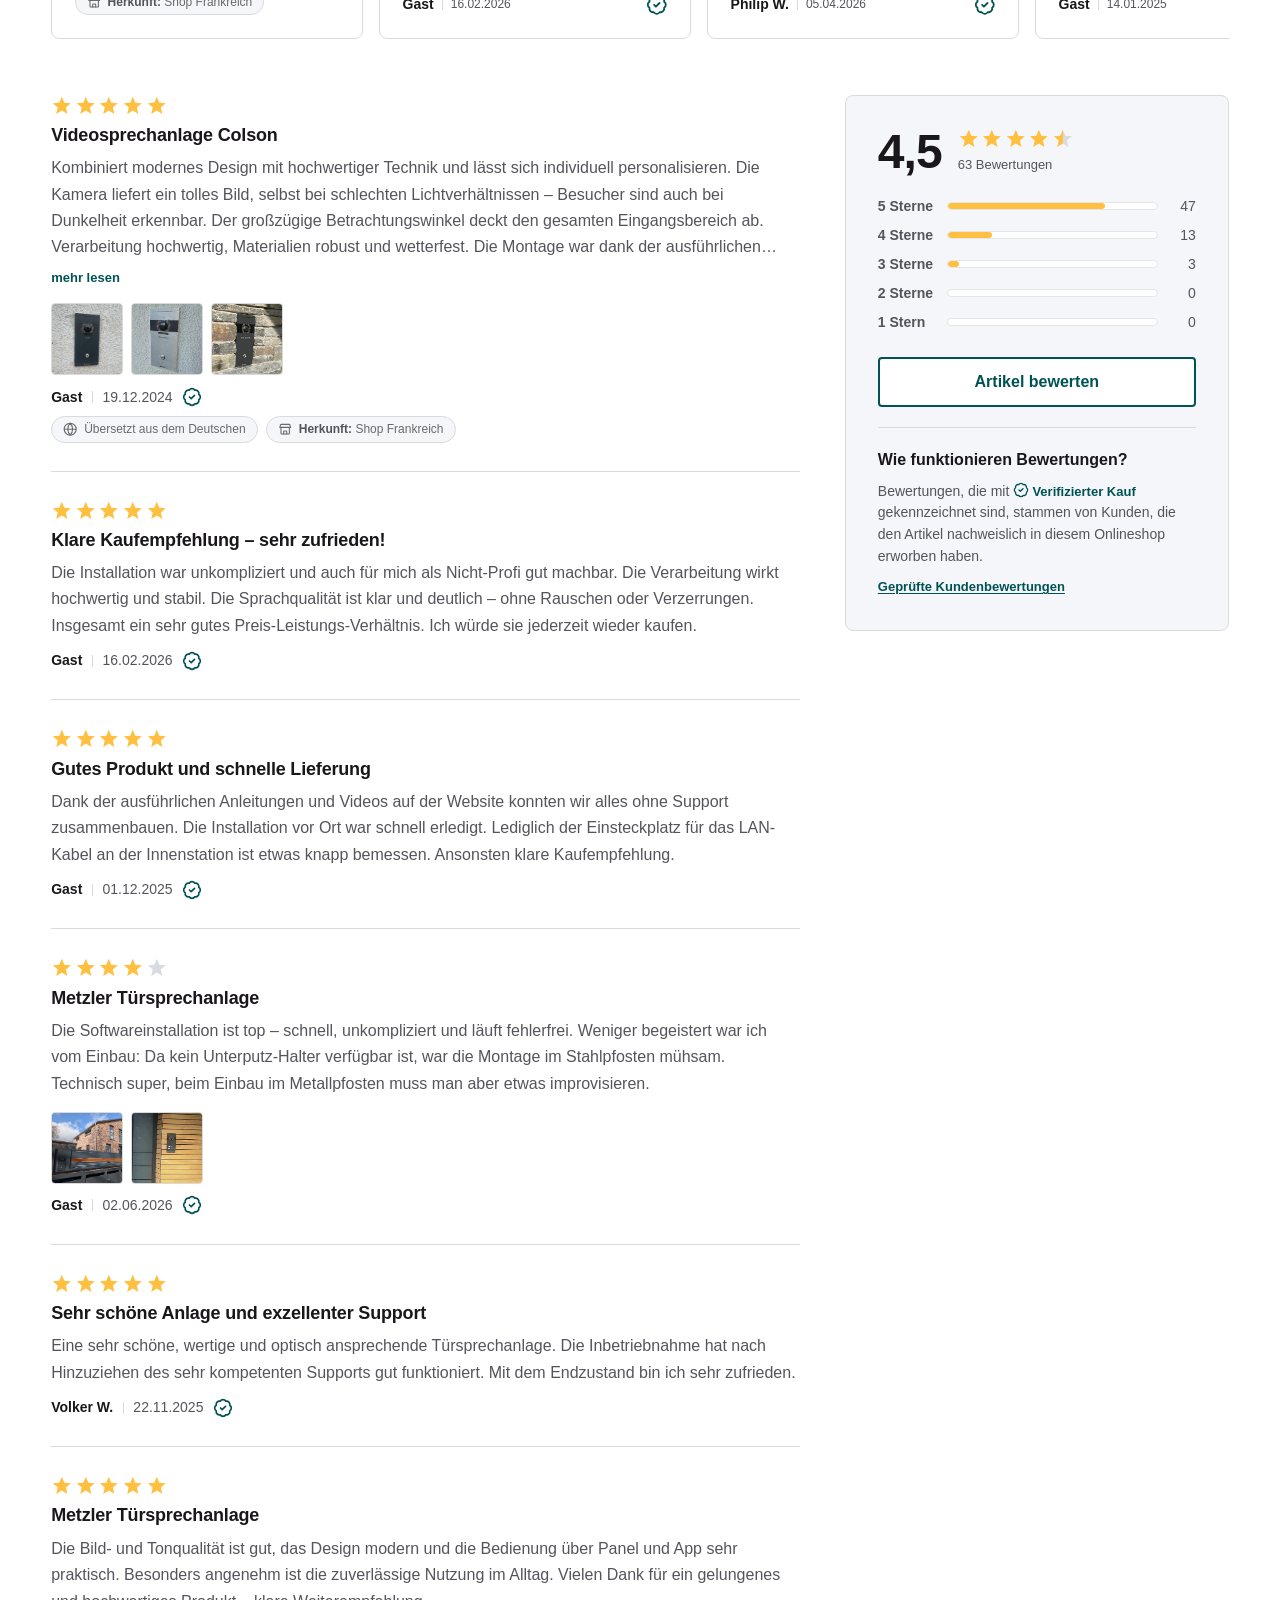
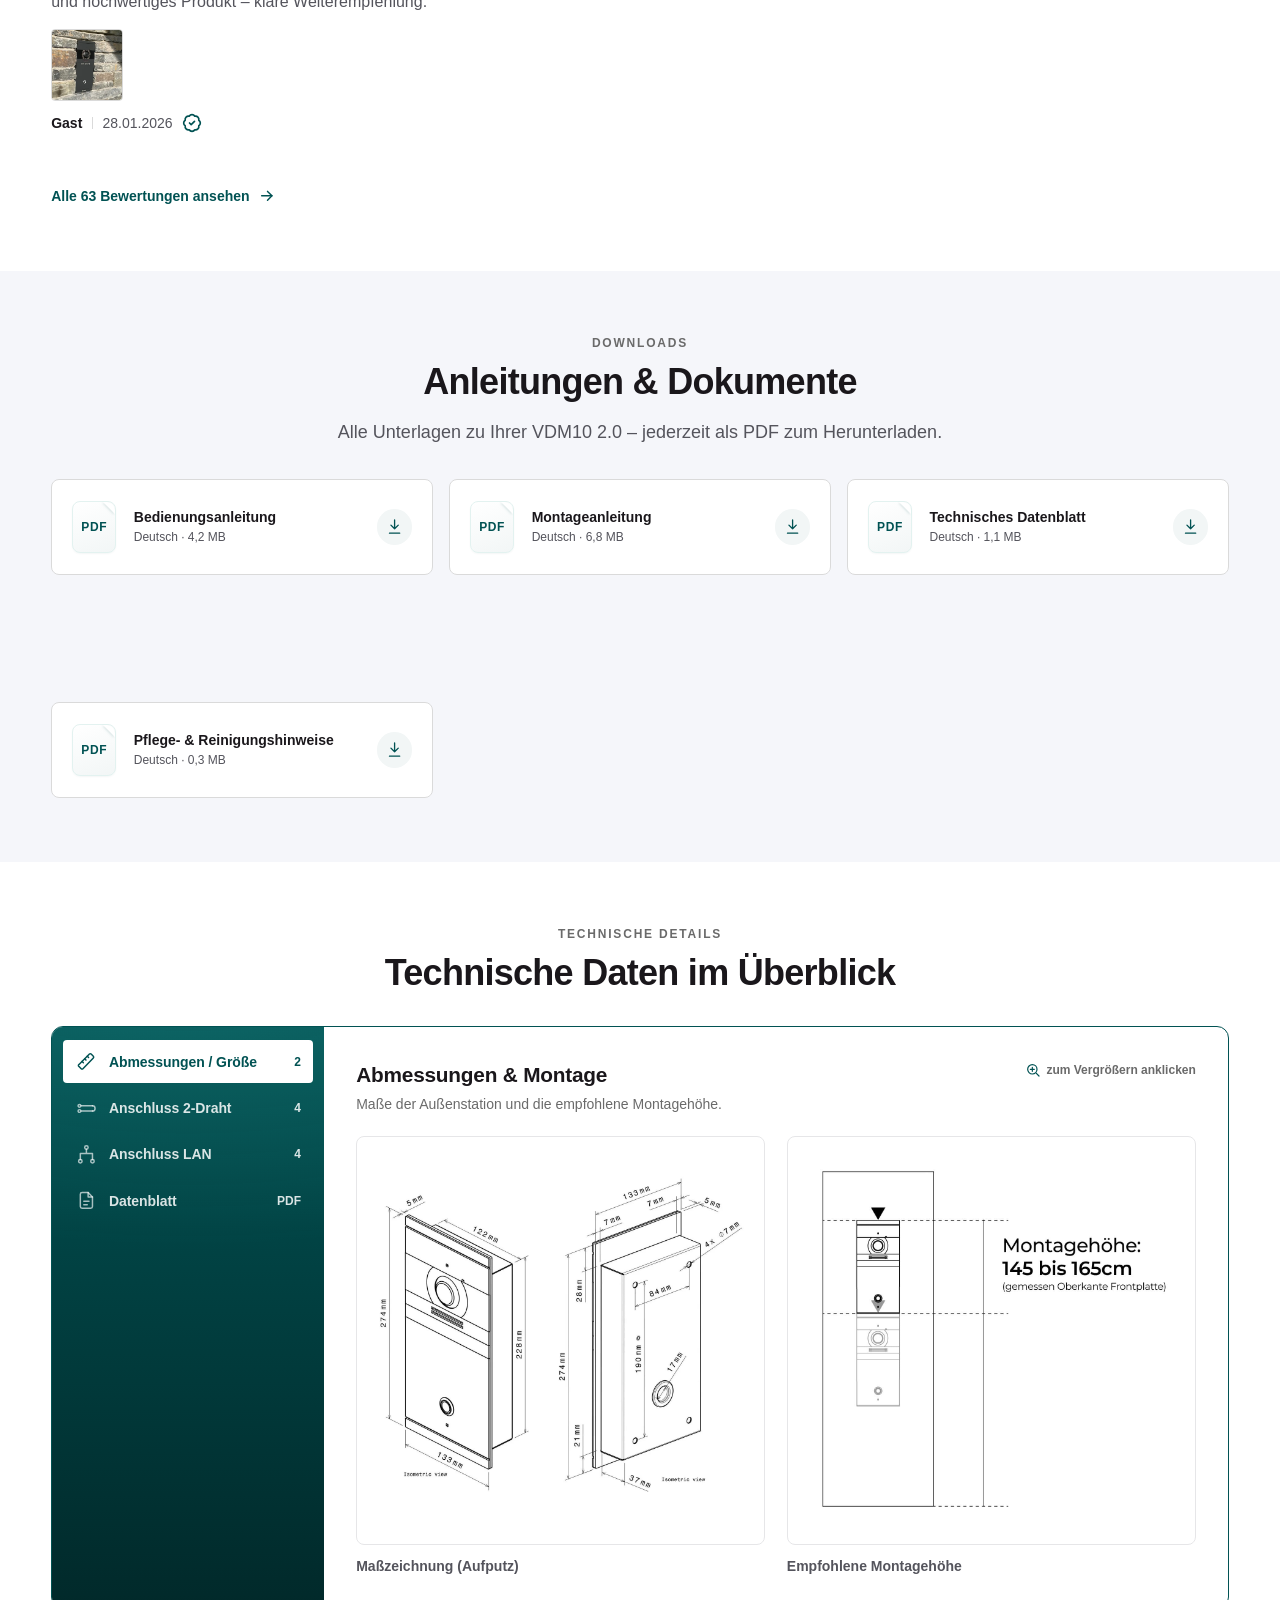
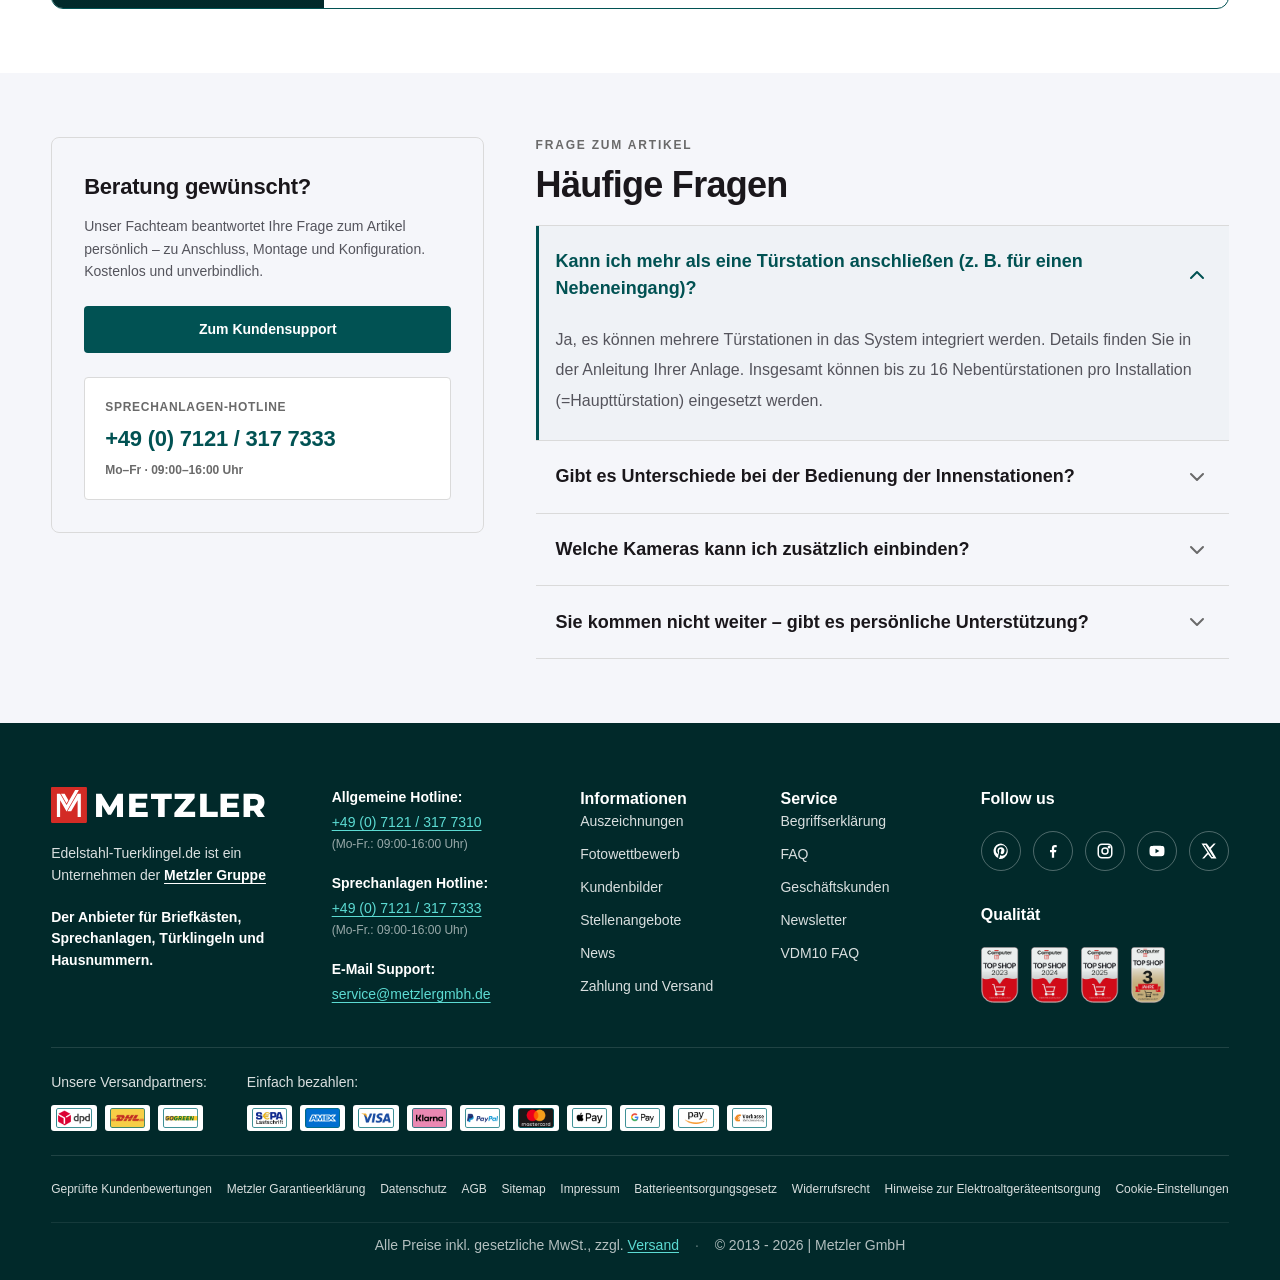
==== commit 55b816ec: "Enable the "Alle Farben" colour list on the main variant Show the "Alle Farben mit Bezeichnung anseh" ====
--- a/index.html
+++ b/index.html
@@ -20,7 +20,7 @@
 <!-- New PDP sections -->
 <link rel="stylesheet" href="pdp.css?v=35" />
 <!-- Version B – inline build panel -->
-<link rel="stylesheet" href="pdp-b.css?v=738" />
+<link rel="stylesheet" href="pdp-b.css?v=737" />
 <!-- Prototype variant switch – append ?flow=b (v2) or ?flow=c (v3) to load an alternative
      color-selection flow. Default (no param) renders v1 exactly as-is. Runs in <head> so the
      class is set before paint. v2 = "Alle Farben" text link → side window; v3 = a selected-
@@ -527,7 +527,7 @@
             <button type="button" class="pdp-swatch" aria-pressed="false" data-finish="Eisenglimmer DB 703" data-delta="0" data-article="31104"><img src="assets/swatches/eisenglimmer-db703.jpg" alt="Eisenglimmer DB 703"><span class="pdp-swatch__check" aria-hidden="true"><svg viewBox="0 0 24 24" fill="none" stroke="currentColor" stroke-width="3.2" stroke-linecap="round" stroke-linejoin="round"><path d="M20 6L9 17l-5-5"/></svg></span></button>
             <button type="button" class="pdp-swatch" aria-pressed="false" data-finish="Tiefschwarz RAL 9005" data-delta="0" data-article="31105"><img src="assets/swatches/tiefschwarz-ral9005.jpg" alt="Tiefschwarz RAL 9005"><span class="pdp-swatch__check" aria-hidden="true"><svg viewBox="0 0 24 24" fill="none" stroke="currentColor" stroke-width="3.2" stroke-linecap="round" stroke-linejoin="round"><path d="M20 6L9 17l-5-5"/></svg></span></button>
             <button type="button" class="pdp-swatch" aria-pressed="false" data-finish="Edelstahl gebürstet" data-delta="0" data-article="31106"><img src="assets/swatches/edelstahl-gebuerstet.jpg" alt="Edelstahl gebürstet"><span class="pdp-swatch__check" aria-hidden="true"><svg viewBox="0 0 24 24" fill="none" stroke="currentColor" stroke-width="3.2" stroke-linecap="round" stroke-linejoin="round"><path d="M20 6L9 17l-5-5"/></svg></span></button>
-            <button type="button" class="pdp-swatch" aria-pressed="false" data-finish="Basaltgrau RAL 7012" data-delta="0" data-article="31107"><img src="assets/swatches/basaltgrau-ral7012.jpg" alt="Basaltgrau RAL 7012"><span class="pdp-swatch__check" aria-hidden="true"><svg viewBox="0 0 24 24" fill="none" stroke="currentColor" stroke-width="3.2" stroke-linecap="round" stroke-linejoin="round"><path d="M20 6L9 17l-5-5"/></svg></span></button>
+            <button type="button" class="pdp-swatch" aria-pressed="false" data-finish="Linen Tex Black" data-delta="0" data-article="31107"><img src="assets/swatches/linen-tex-black.jpg" alt="Linen Tex Black"><span class="pdp-swatch__check" aria-hidden="true"><svg viewBox="0 0 24 24" fill="none" stroke="currentColor" stroke-width="3.2" stroke-linecap="round" stroke-linejoin="round"><path d="M20 6L9 17l-5-5"/></svg></span></button>
             <button type="button" class="pdp-swatch" aria-pressed="false" data-finish="Wunschfarbe nach RAL" data-delta="49" data-article="31108"><img src="assets/swatches/wunschfarbe-nach-ral.jpg" alt="Wunschfarbe nach RAL"><span class="pdp-swatch__check" aria-hidden="true"><svg viewBox="0 0 24 24" fill="none" stroke="currentColor" stroke-width="3.2" stroke-linecap="round" stroke-linejoin="round"><path d="M20 6L9 17l-5-5"/></svg></span></button>
           </div>
 
@@ -1741,8 +1741,8 @@
         <span class="colorwin__check" aria-hidden="true"><svg viewBox="0 0 24 24" fill="none" stroke="currentColor" stroke-width="3" stroke-linecap="round" stroke-linejoin="round"><path d="M20 6L9 17l-5-5"/></svg></span>
       </button>
       <button type="button" class="colorwin__row" role="option" aria-selected="false" data-article="31107">
-        <span class="colorwin__sw"><img src="assets/swatches/basaltgrau-ral7012.jpg" alt=""></span>
-        <span class="colorwin__text"><span class="colorwin__name">Basaltgrau RAL 7012</span></span>
+        <span class="colorwin__sw"><img src="assets/swatches/linen-tex-black.jpg" alt=""></span>
+        <span class="colorwin__text"><span class="colorwin__name">Linen Tex Black</span></span>
         <span class="colorwin__check" aria-hidden="true"><svg viewBox="0 0 24 24" fill="none" stroke="currentColor" stroke-width="3" stroke-linecap="round" stroke-linejoin="round"><path d="M20 6L9 17l-5-5"/></svg></span>
       </button>
       <div class="colorwin__group" role="presentation">Individuell</div>
@@ -1973,7 +1973,7 @@
 </div>
 
 <script src="chrome.js?v=14"></script>
-<script src="pdp-b.js?v=298"></script>
+<script src="pdp-b.js?v=297"></script>
 <style id="pf-lockdown-css">
 footer a,[class*="topbar"] a,[class*="top-bar"] a,[class*="trustbar"] a,[class*="claims"] a{pointer-events:none !important;cursor:default !important;}
 </style>
--- a/pdp-b.css
+++ b/pdp-b.css
@@ -1084,16 +1084,16 @@
    translate to the swatch's offset (left edge). Unlike mobile (whose continuous scroll
    makes the motion smooth on its own), desktop hover is DISCRETE – so the line would
    teleport between swatches and read as jumpy. An eased transition makes it GLIDE between
-   swatches instead (the "magic line" pattern). Easing is a gentle ease-in-out (soft start
-   AND soft settle, NO overshoot): low velocity at both ends keeps the move from reading as
-   sharp, while a spring/overshoot would compound into jittery, hard-to-track motion when the
-   pointer sweeps the row and the line re-targets on every swatch. */
+   swatches instead (the "magic line" pattern). Easing is a calm decelerating ease-out
+   (NO overshoot): when the pointer sweeps the row and the line re-targets on every swatch,
+   an overshoot/spring would compound into jittery, hard-to-track motion – a clean settle
+   keeps the movement legible and trackable. */
 @media (hover: hover) {
   body:not(.swtouch) .bx-swatches { position: relative; }
   body:not(.swtouch) .bx-swline { display: block; position: absolute; top: -0.55rem; left: 0; z-index: 2;
     height: 2px; width: 2rem; border-radius: var(--radius-sm); background: var(--color-teal);
     opacity: 0; pointer-events: none; will-change: transform;
-    transition: transform .55s cubic-bezier(.65, 0, .35, 1), opacity .22s ease; }   /* gentle ease-in-out: soft at both ends so the glide never reads as sharp; long enough that fast sweeps trail smoothly */
+    transition: transform .48s cubic-bezier(.4, 0, .2, 1), opacity .22s ease; }   /* gentle both-ends ease (low initial velocity → no harsh jolt); longer so fast sweeps trail smoothly */
   body:not(.swtouch) .bx-swline.is-on { opacity: 1; }   /* shown only for a hovered/selected swatch – hidden at rest when no colour is chosen */
 }
 
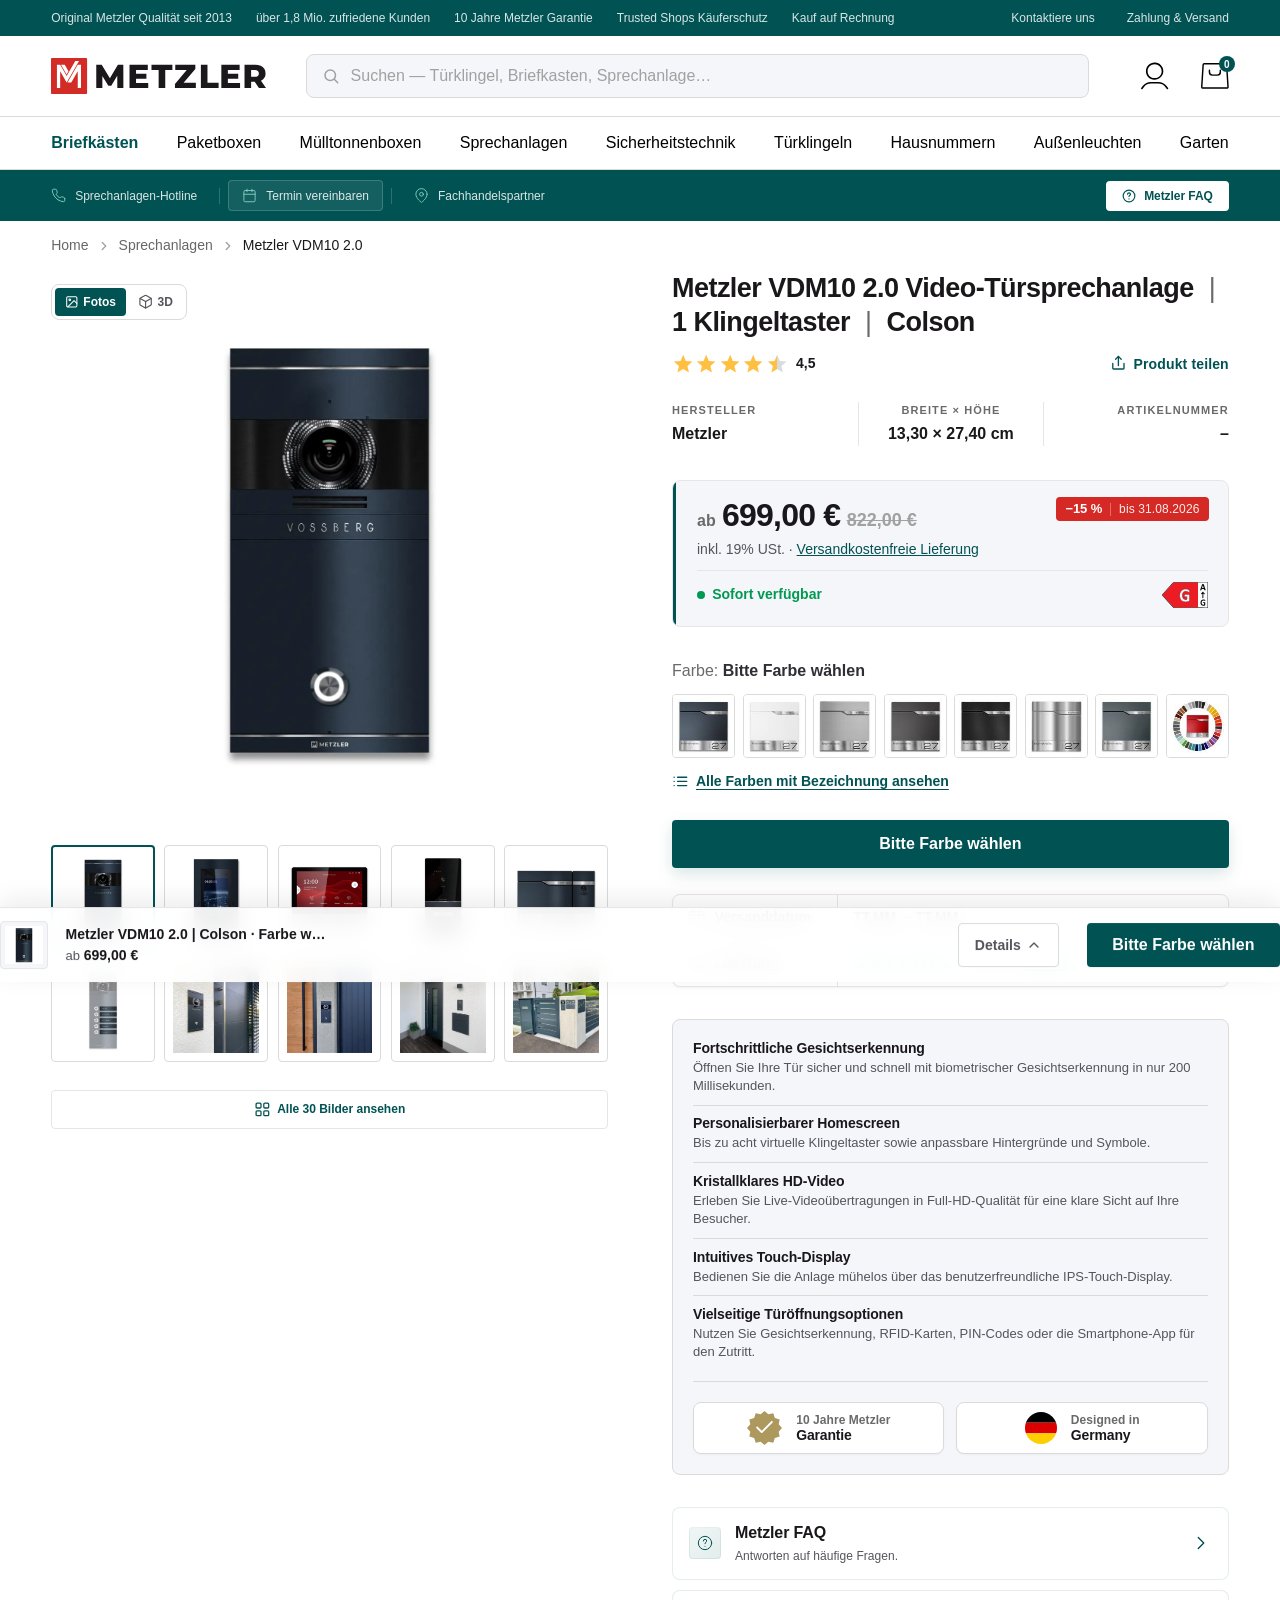
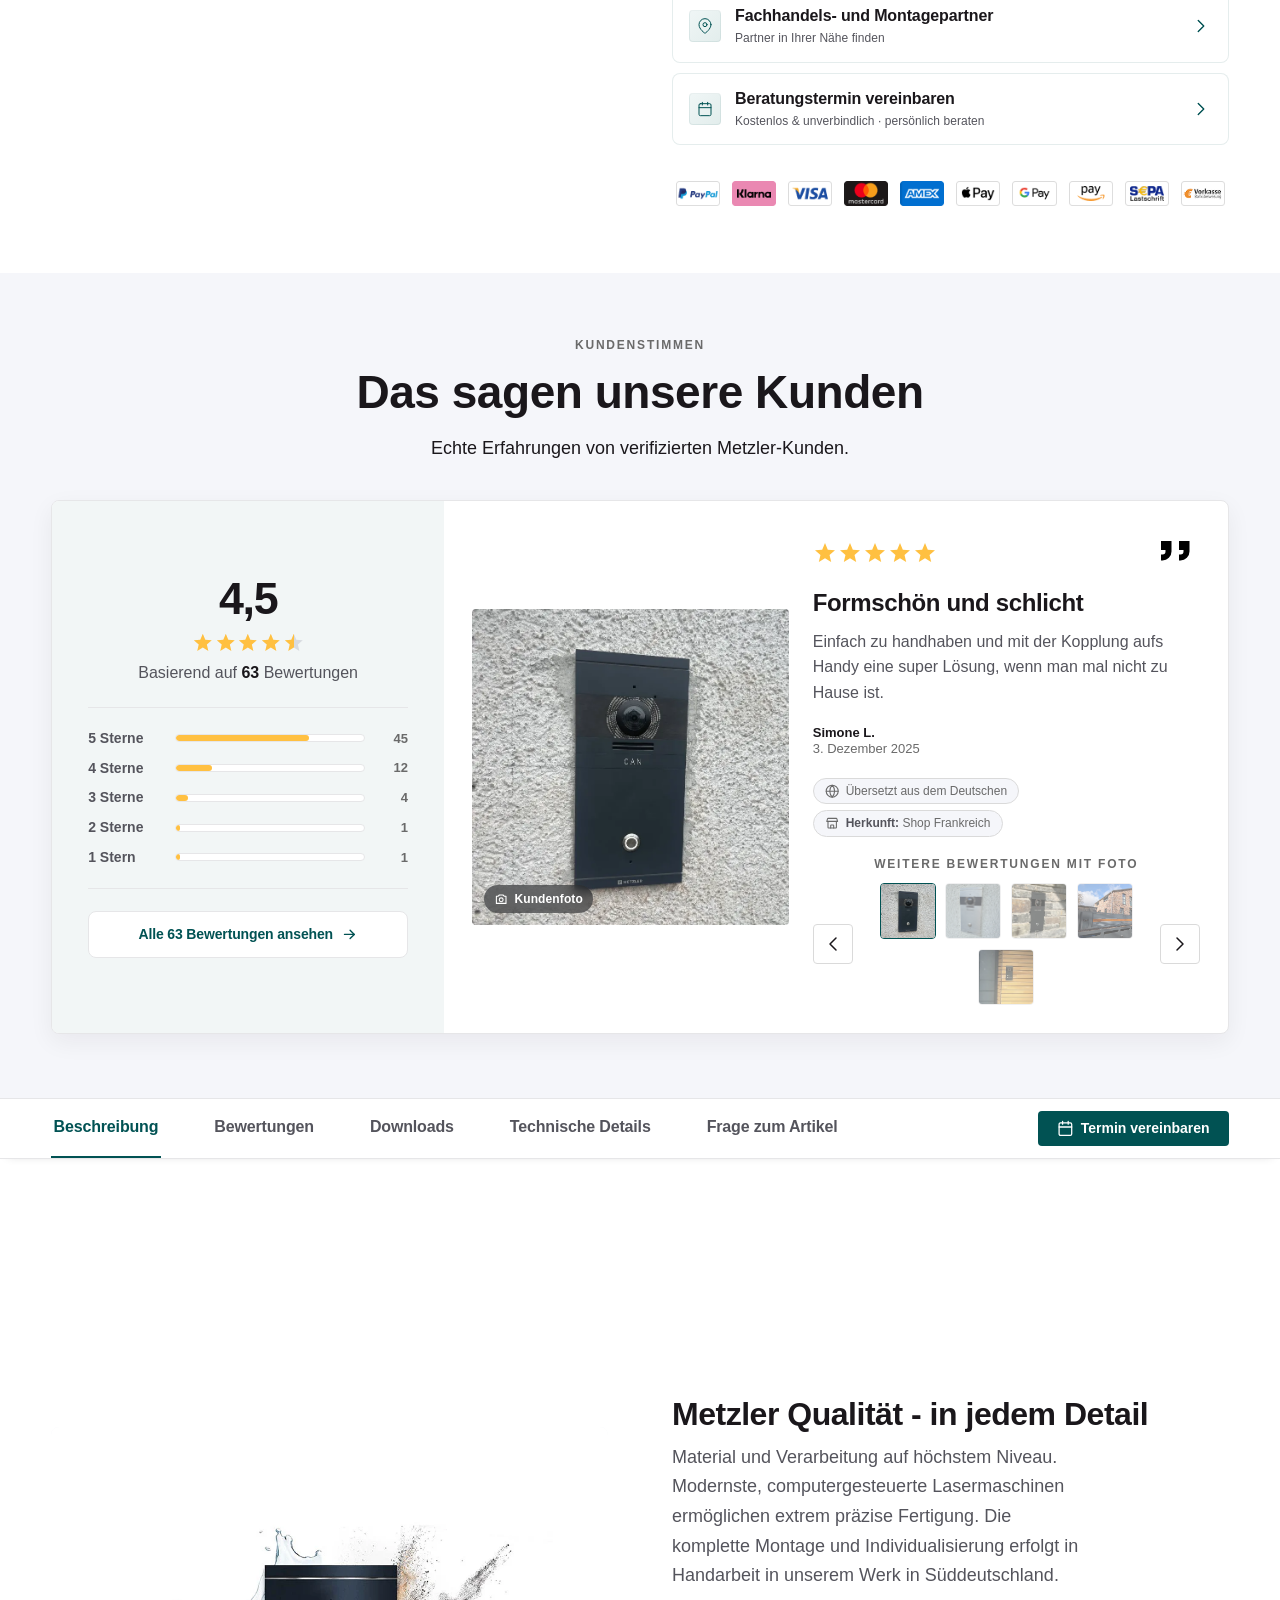
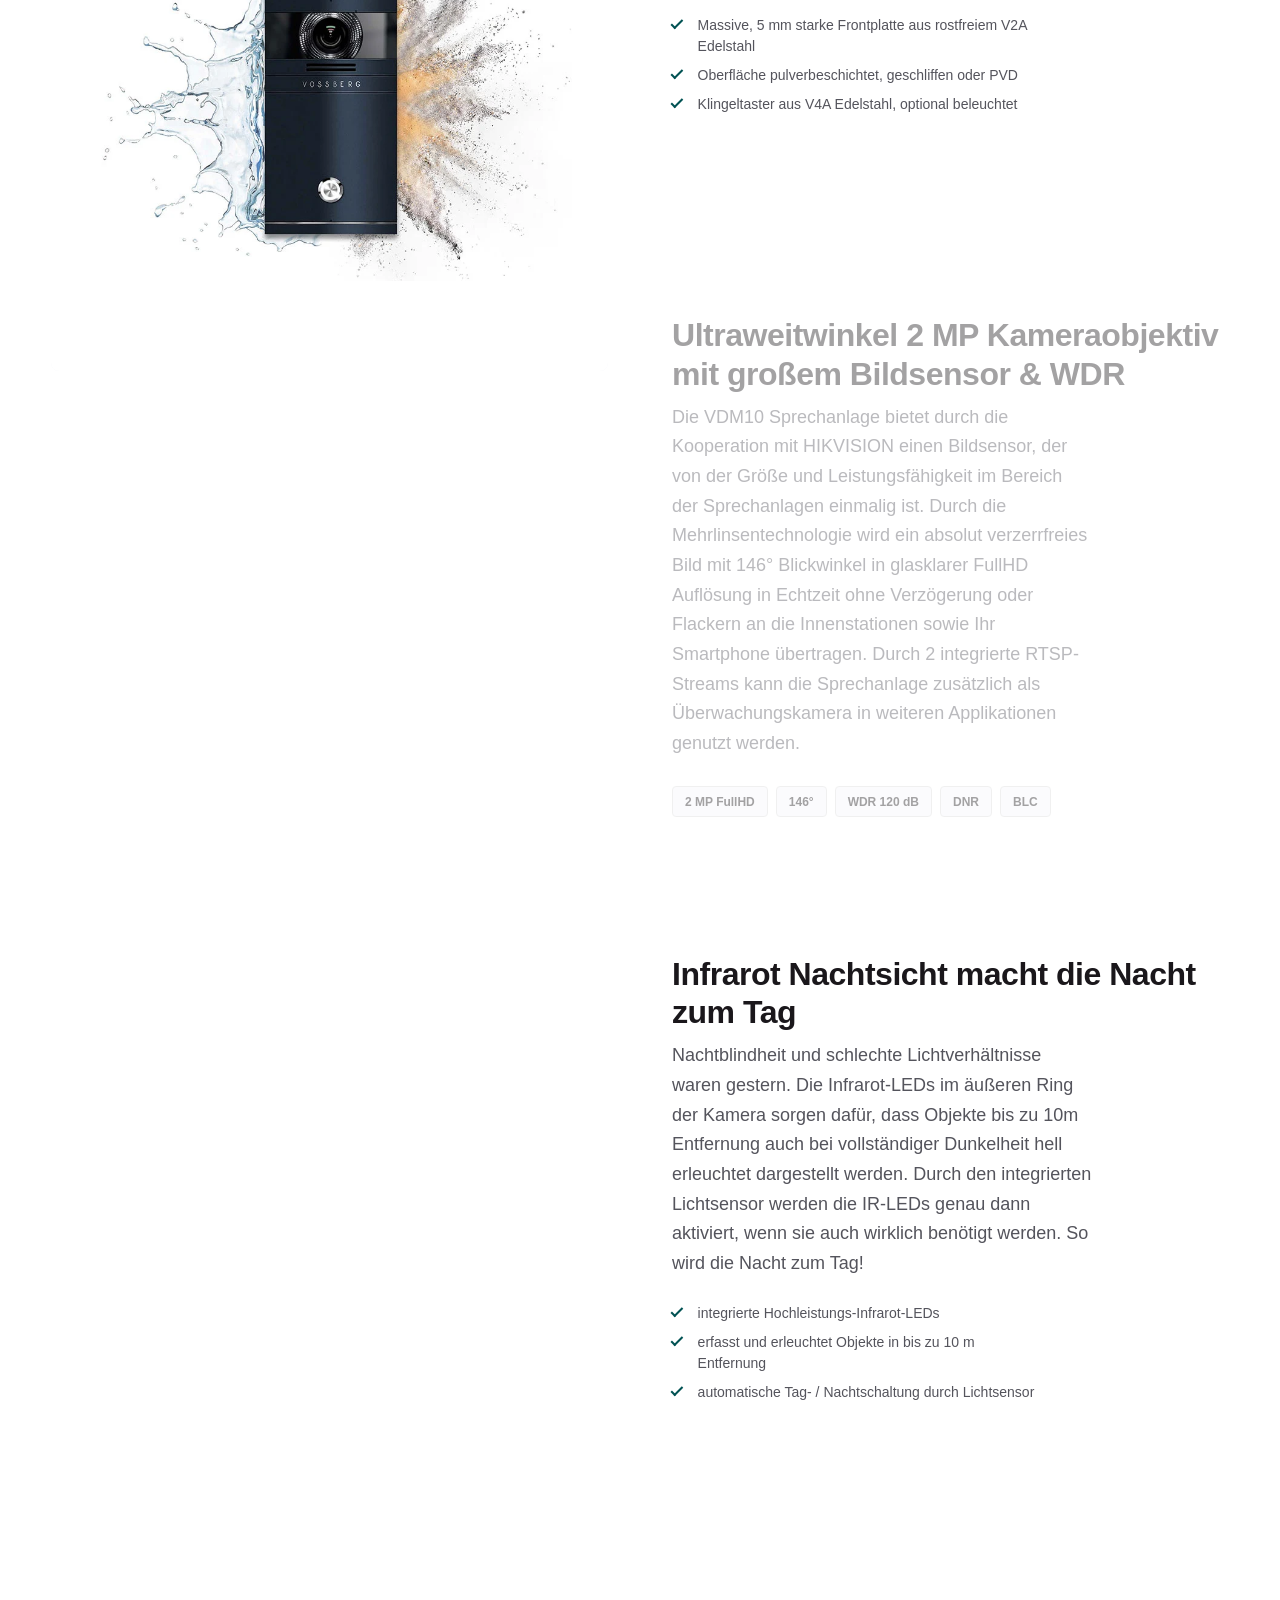
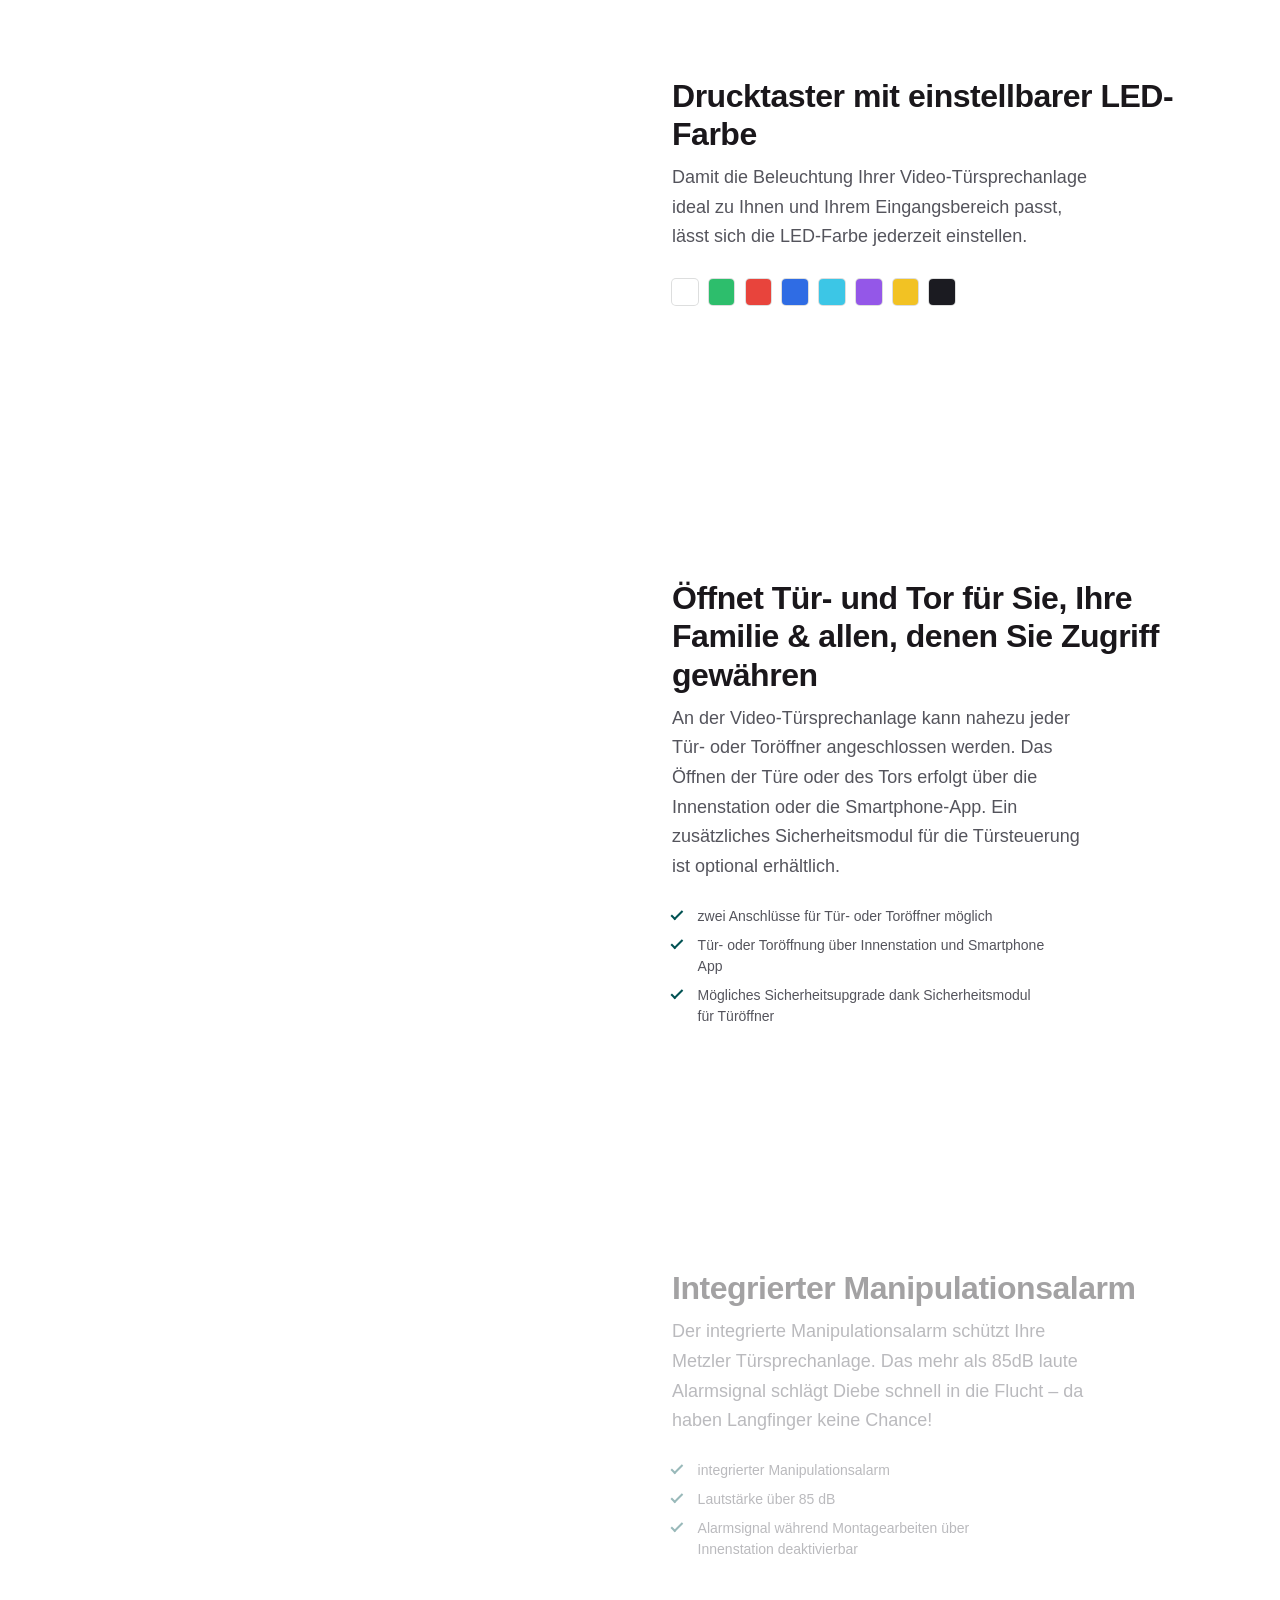
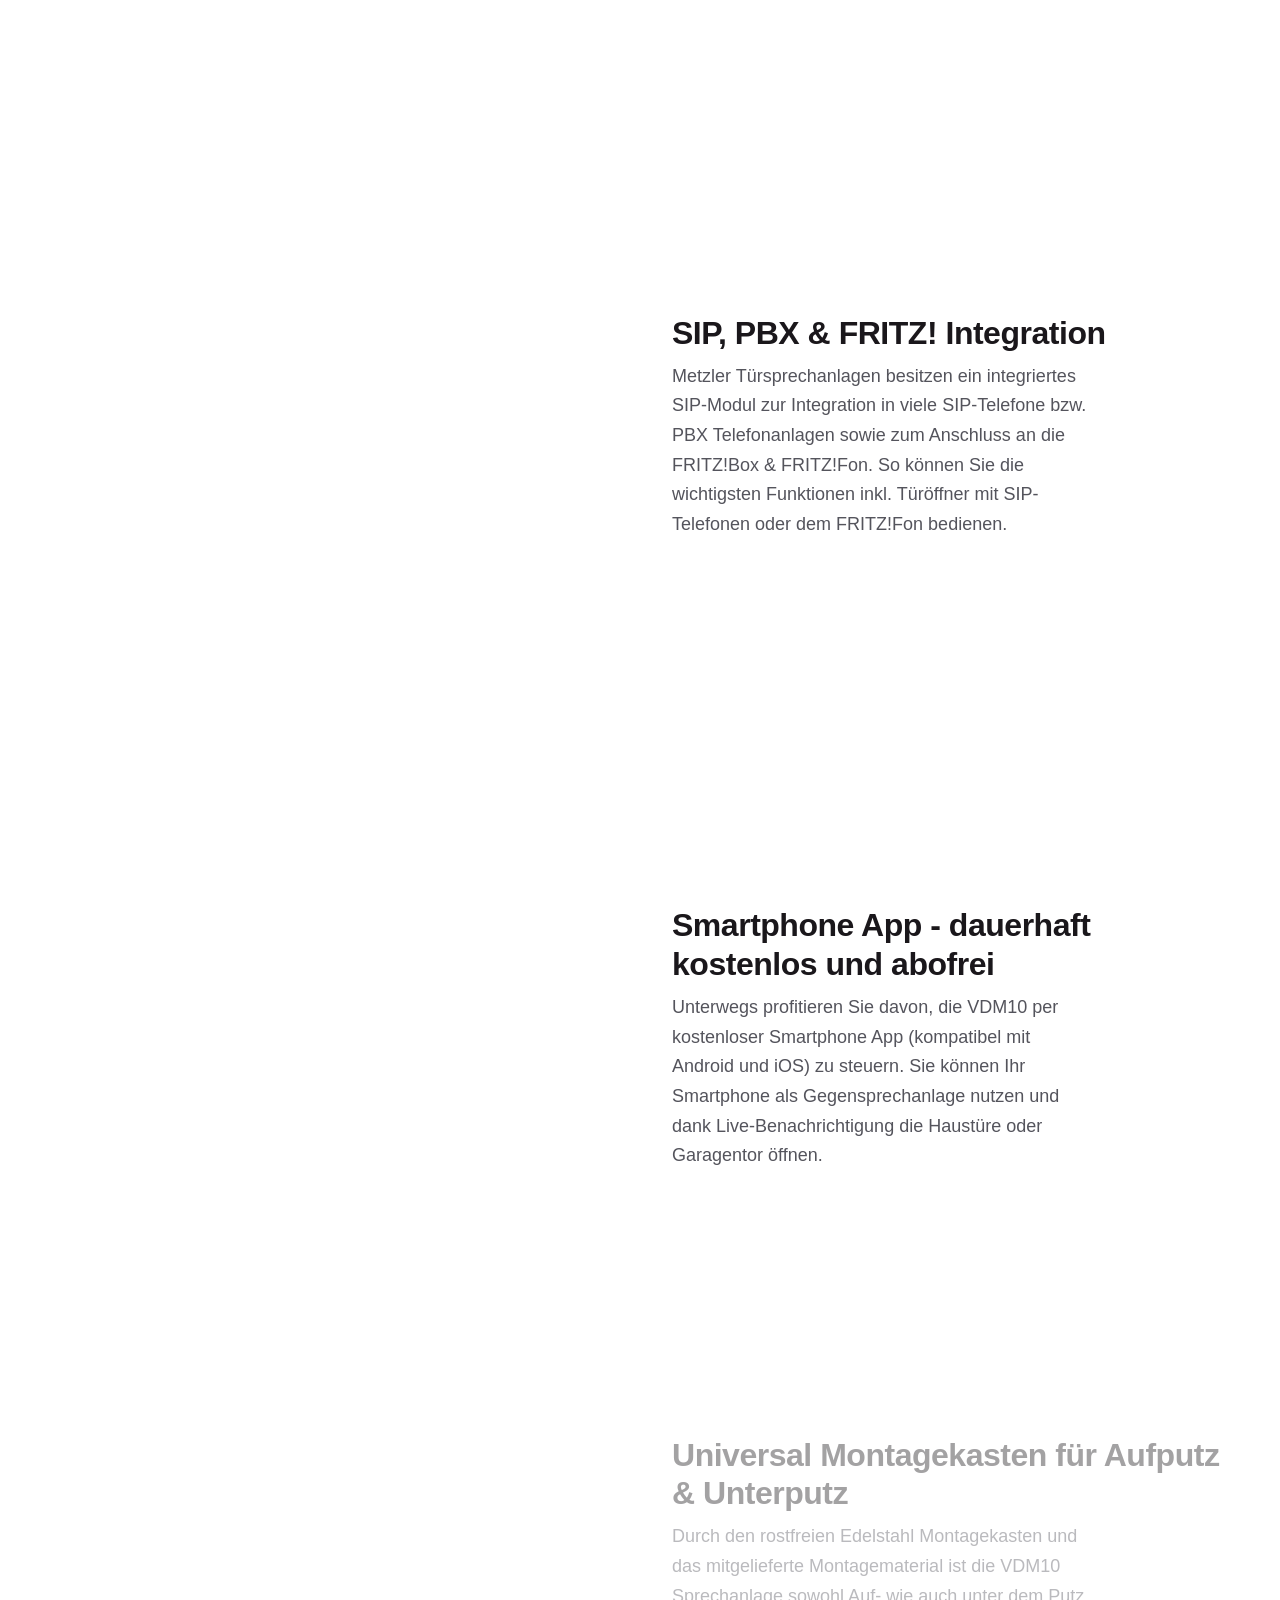
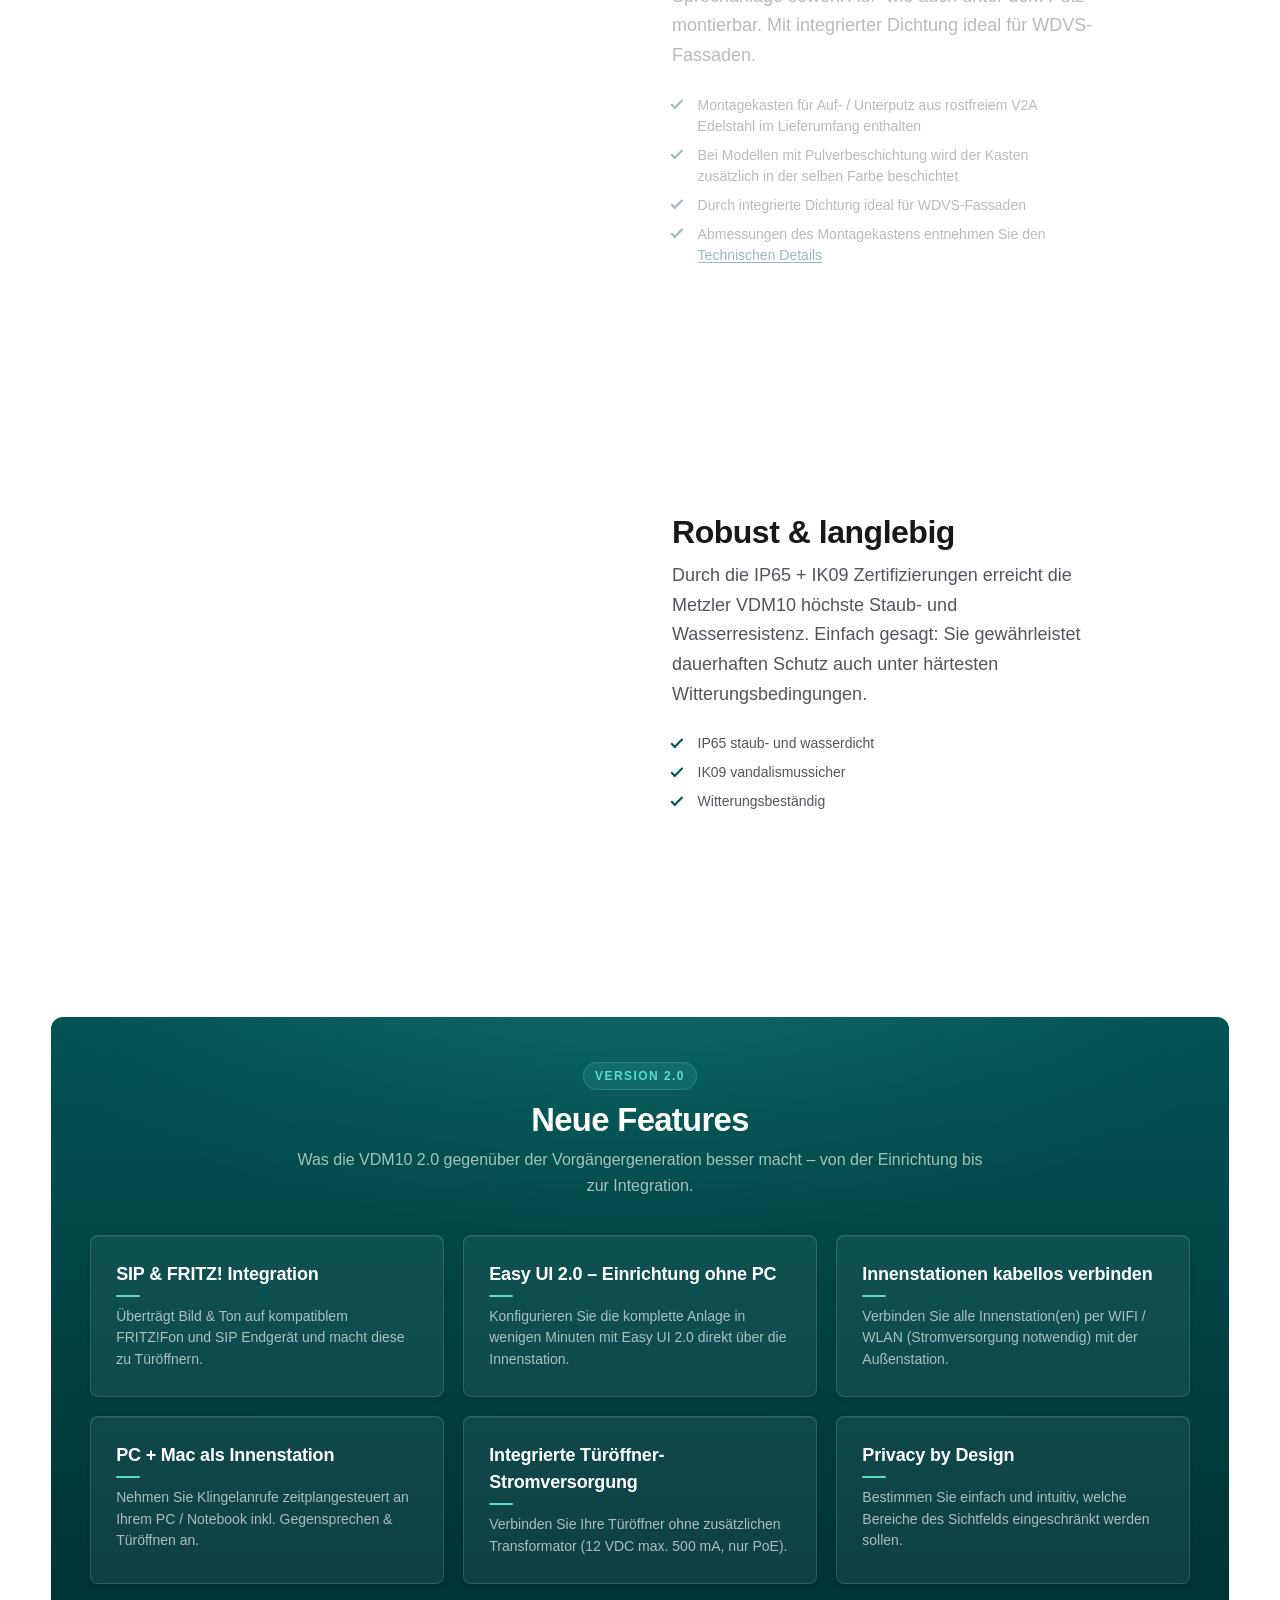
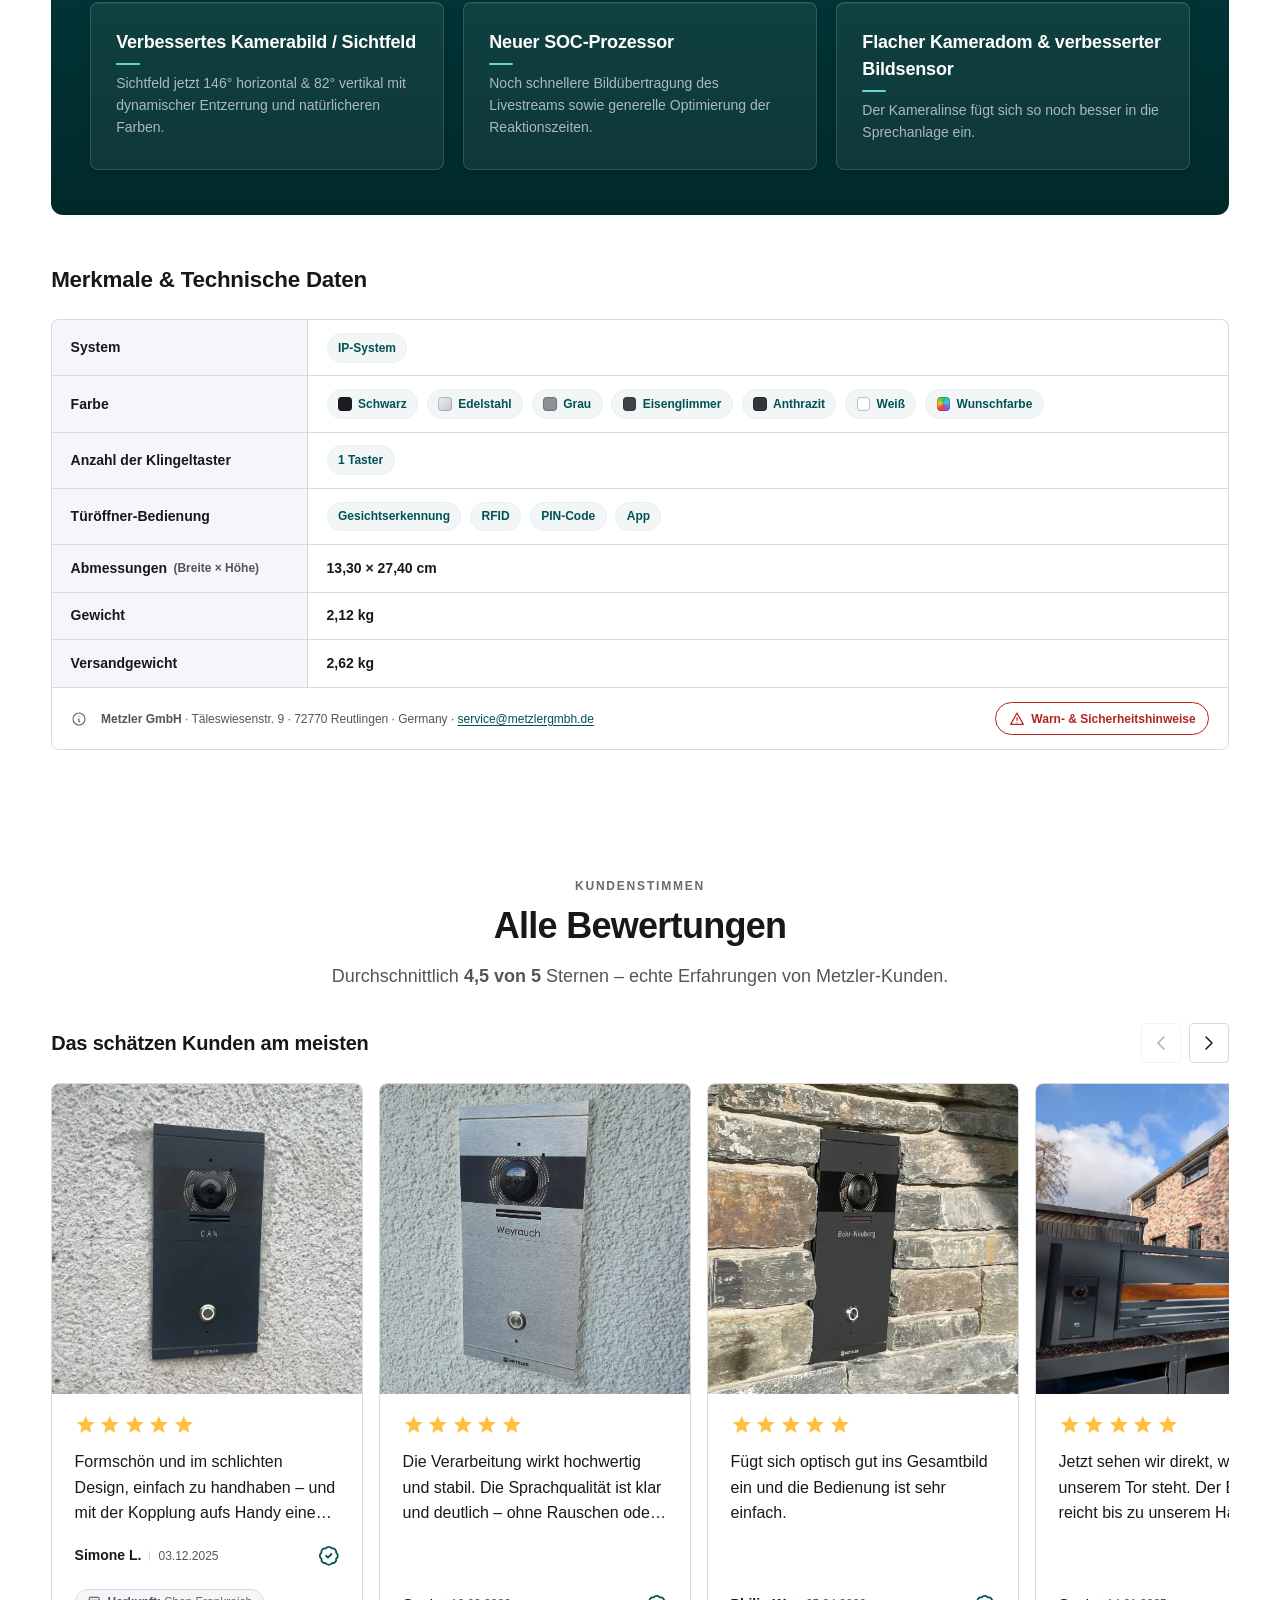
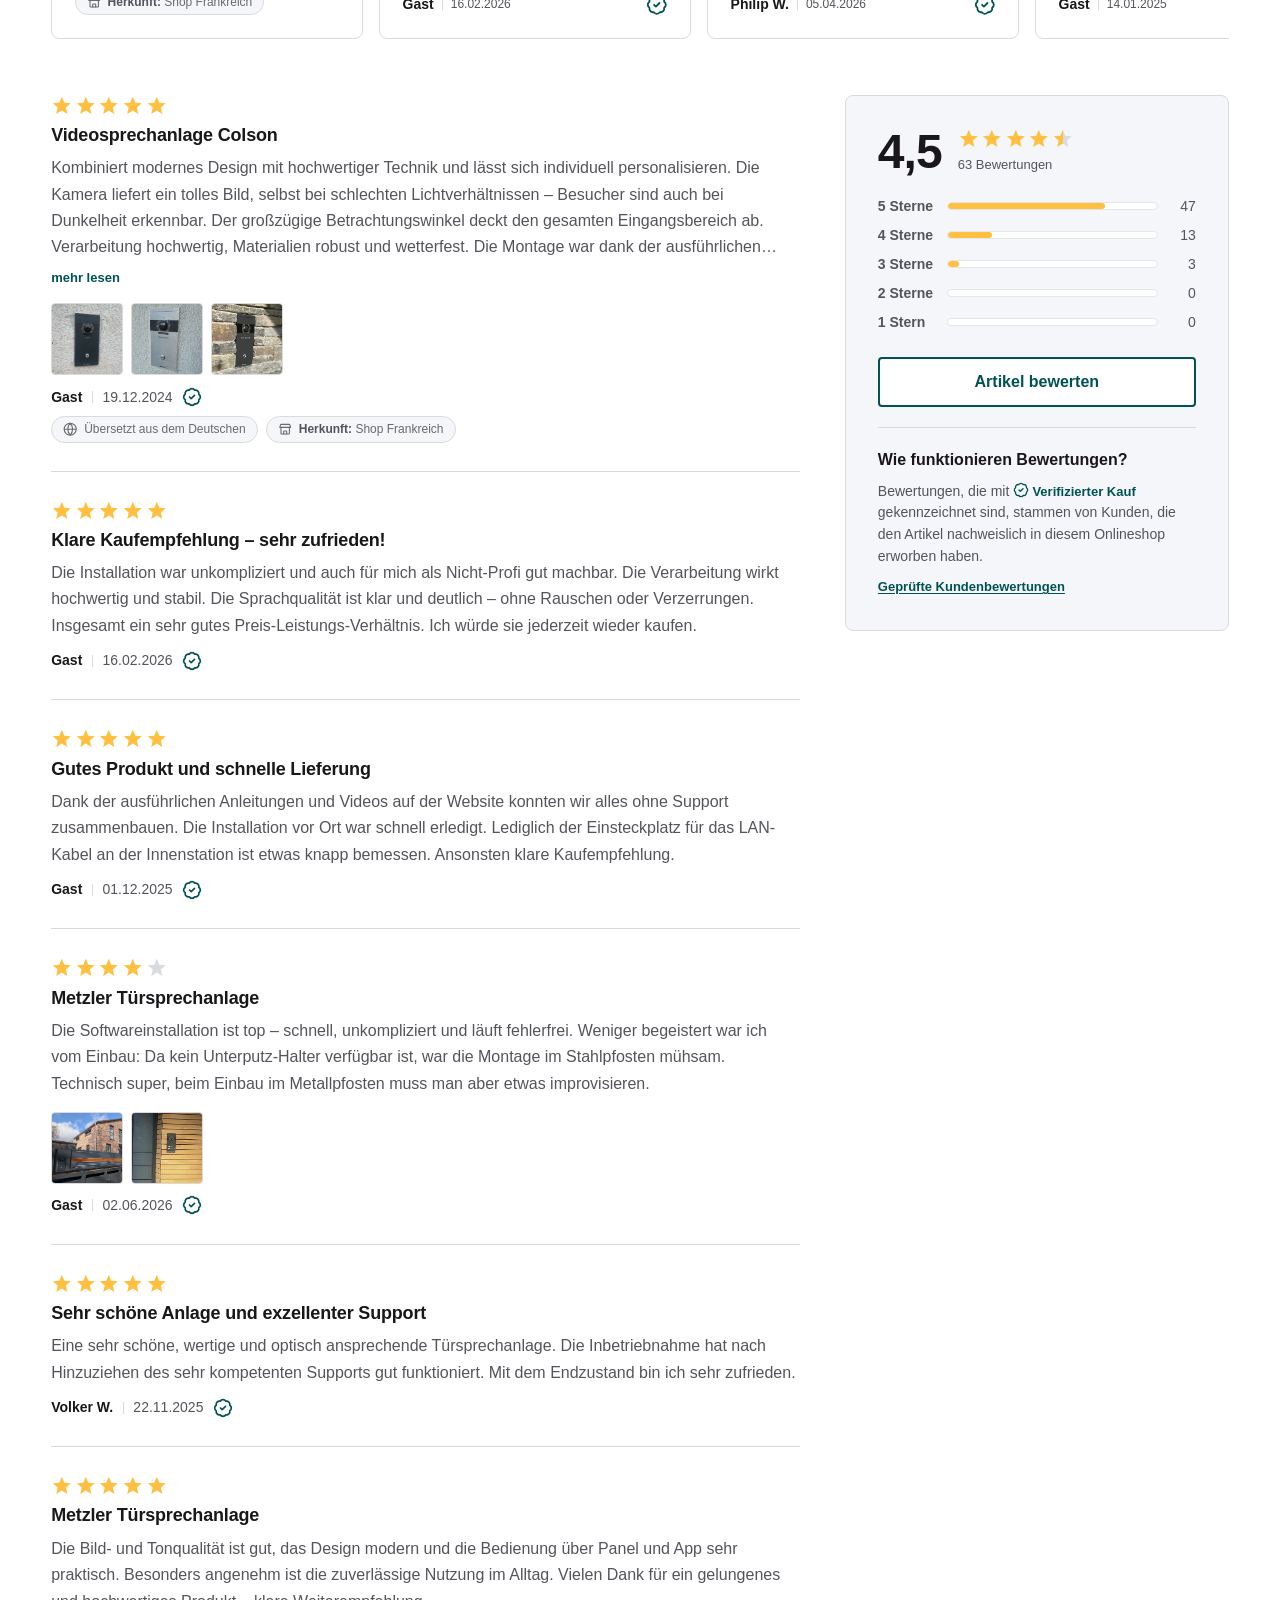
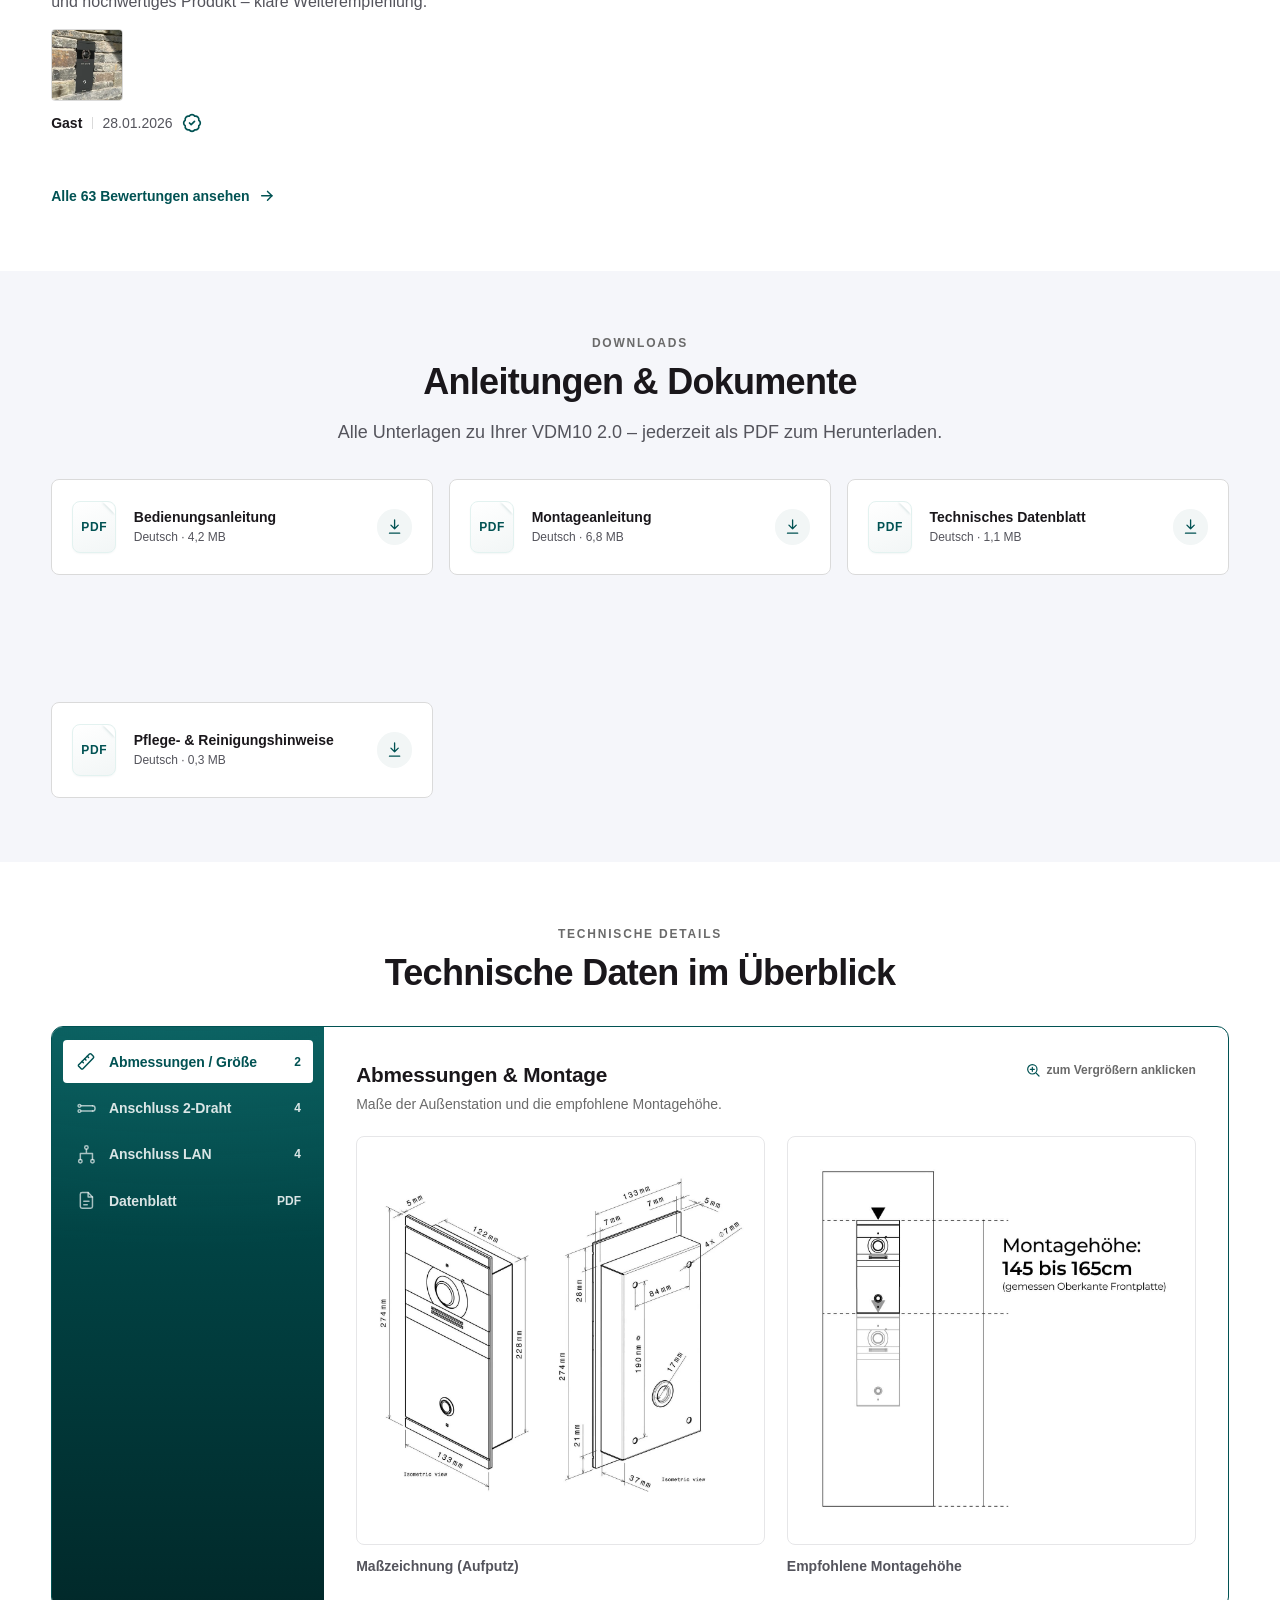
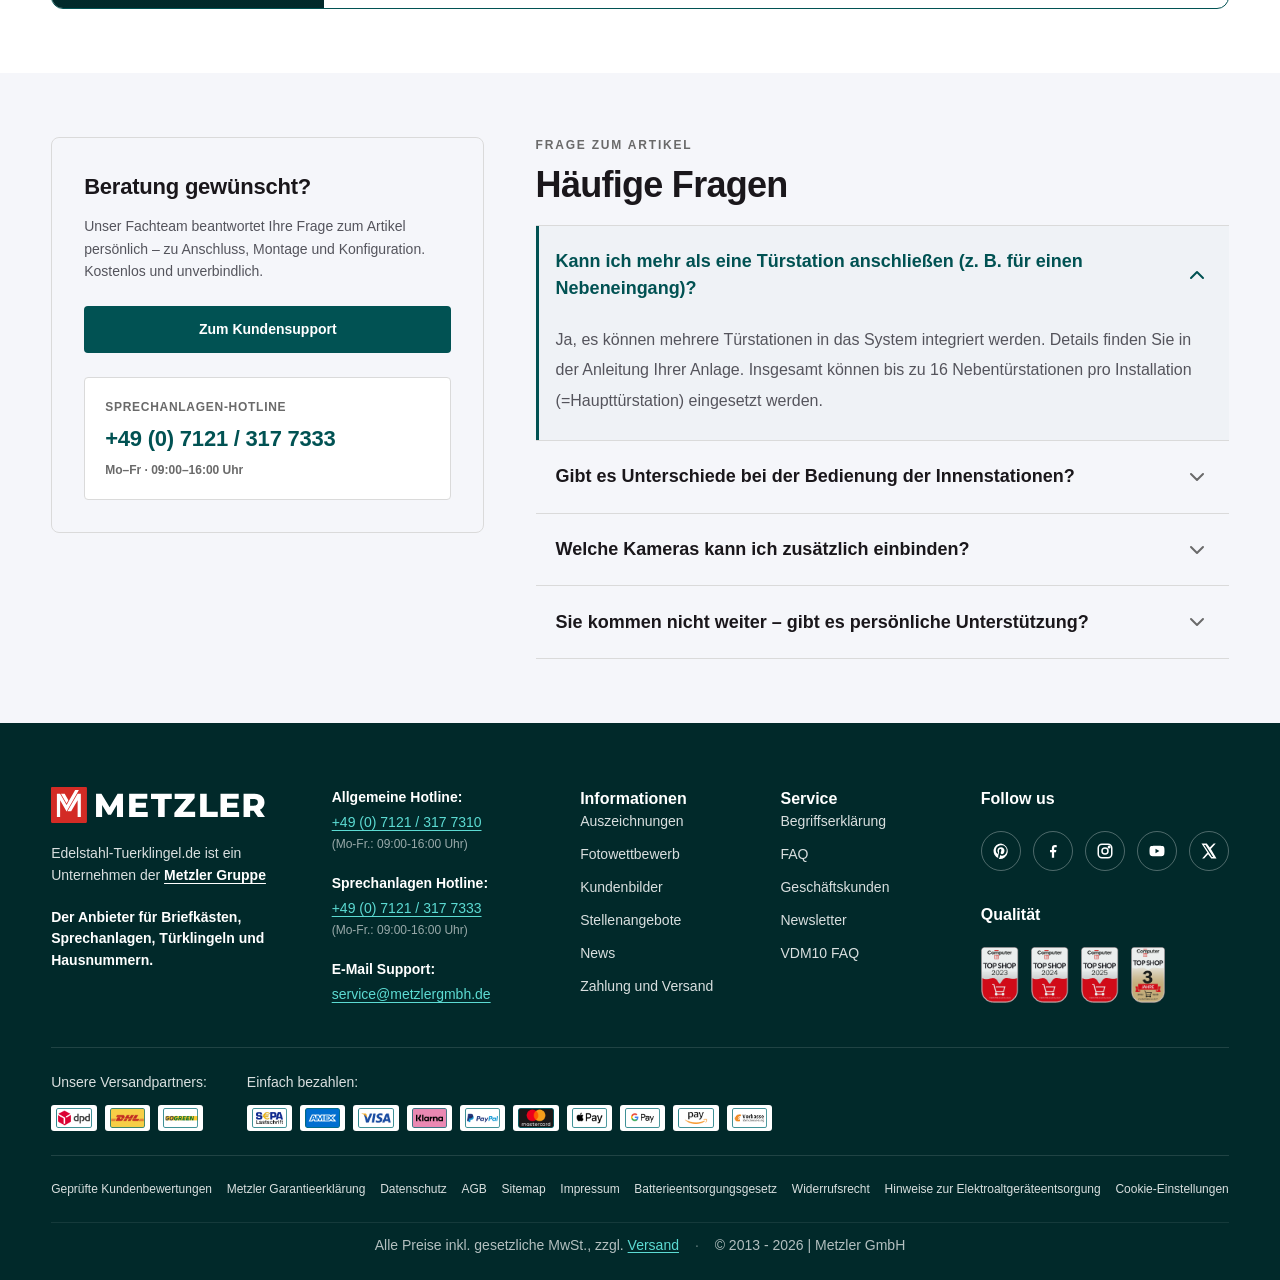
==== commit c5dbade8: "Fix phone zoom-out; split the format section on wide screens - Phones zoomed the whole page out to 1" ====
--- a/index.html
+++ b/index.html
@@ -20,7 +20,7 @@
 <!-- New PDP sections -->
 <link rel="stylesheet" href="pdp.css?v=35" />
 <!-- Version B – inline build panel -->
-<link rel="stylesheet" href="pdp-b.css?v=737" />
+<link rel="stylesheet" href="pdp-b.css?v=739" />
 <!-- Prototype variant switch – append ?flow=b (v2) or ?flow=c (v3) to load an alternative
      color-selection flow. Default (no param) renders v1 exactly as-is. Runs in <head> so the
      class is set before paint. v2 = "Alle Farben" text link → side window; v3 = a selected-
@@ -527,7 +527,7 @@
             <button type="button" class="pdp-swatch" aria-pressed="false" data-finish="Eisenglimmer DB 703" data-delta="0" data-article="31104"><img src="assets/swatches/eisenglimmer-db703.jpg" alt="Eisenglimmer DB 703"><span class="pdp-swatch__check" aria-hidden="true"><svg viewBox="0 0 24 24" fill="none" stroke="currentColor" stroke-width="3.2" stroke-linecap="round" stroke-linejoin="round"><path d="M20 6L9 17l-5-5"/></svg></span></button>
             <button type="button" class="pdp-swatch" aria-pressed="false" data-finish="Tiefschwarz RAL 9005" data-delta="0" data-article="31105"><img src="assets/swatches/tiefschwarz-ral9005.jpg" alt="Tiefschwarz RAL 9005"><span class="pdp-swatch__check" aria-hidden="true"><svg viewBox="0 0 24 24" fill="none" stroke="currentColor" stroke-width="3.2" stroke-linecap="round" stroke-linejoin="round"><path d="M20 6L9 17l-5-5"/></svg></span></button>
             <button type="button" class="pdp-swatch" aria-pressed="false" data-finish="Edelstahl gebürstet" data-delta="0" data-article="31106"><img src="assets/swatches/edelstahl-gebuerstet.jpg" alt="Edelstahl gebürstet"><span class="pdp-swatch__check" aria-hidden="true"><svg viewBox="0 0 24 24" fill="none" stroke="currentColor" stroke-width="3.2" stroke-linecap="round" stroke-linejoin="round"><path d="M20 6L9 17l-5-5"/></svg></span></button>
-            <button type="button" class="pdp-swatch" aria-pressed="false" data-finish="Linen Tex Black" data-delta="0" data-article="31107"><img src="assets/swatches/linen-tex-black.jpg" alt="Linen Tex Black"><span class="pdp-swatch__check" aria-hidden="true"><svg viewBox="0 0 24 24" fill="none" stroke="currentColor" stroke-width="3.2" stroke-linecap="round" stroke-linejoin="round"><path d="M20 6L9 17l-5-5"/></svg></span></button>
+            <button type="button" class="pdp-swatch" aria-pressed="false" data-finish="Basaltgrau RAL 7012" data-delta="0" data-article="31107"><img src="assets/swatches/basaltgrau-ral7012.jpg" alt="Basaltgrau RAL 7012"><span class="pdp-swatch__check" aria-hidden="true"><svg viewBox="0 0 24 24" fill="none" stroke="currentColor" stroke-width="3.2" stroke-linecap="round" stroke-linejoin="round"><path d="M20 6L9 17l-5-5"/></svg></span></button>
             <button type="button" class="pdp-swatch" aria-pressed="false" data-finish="Wunschfarbe nach RAL" data-delta="49" data-article="31108"><img src="assets/swatches/wunschfarbe-nach-ral.jpg" alt="Wunschfarbe nach RAL"><span class="pdp-swatch__check" aria-hidden="true"><svg viewBox="0 0 24 24" fill="none" stroke="currentColor" stroke-width="3.2" stroke-linecap="round" stroke-linejoin="round"><path d="M20 6L9 17l-5-5"/></svg></span></button>
           </div>
 
@@ -1741,8 +1741,8 @@
         <span class="colorwin__check" aria-hidden="true"><svg viewBox="0 0 24 24" fill="none" stroke="currentColor" stroke-width="3" stroke-linecap="round" stroke-linejoin="round"><path d="M20 6L9 17l-5-5"/></svg></span>
       </button>
       <button type="button" class="colorwin__row" role="option" aria-selected="false" data-article="31107">
-        <span class="colorwin__sw"><img src="assets/swatches/linen-tex-black.jpg" alt=""></span>
-        <span class="colorwin__text"><span class="colorwin__name">Linen Tex Black</span></span>
+        <span class="colorwin__sw"><img src="assets/swatches/basaltgrau-ral7012.jpg" alt=""></span>
+        <span class="colorwin__text"><span class="colorwin__name">Basaltgrau RAL 7012</span></span>
         <span class="colorwin__check" aria-hidden="true"><svg viewBox="0 0 24 24" fill="none" stroke="currentColor" stroke-width="3" stroke-linecap="round" stroke-linejoin="round"><path d="M20 6L9 17l-5-5"/></svg></span>
       </button>
       <div class="colorwin__group" role="presentation">Individuell</div>
@@ -1973,7 +1973,7 @@
 </div>
 
 <script src="chrome.js?v=14"></script>
-<script src="pdp-b.js?v=297"></script>
+<script src="pdp-b.js?v=298"></script>
 <style id="pf-lockdown-css">
 footer a,[class*="topbar"] a,[class*="top-bar"] a,[class*="trustbar"] a,[class*="claims"] a{pointer-events:none !important;cursor:default !important;}
 </style>
--- a/chrome.css
+++ b/chrome.css
@@ -228,12 +228,19 @@
 
 /* ── Breadcrumb ── */
 .crumb { background: var(--color-white); padding-top: 14px; }
-.crumb ol { display: flex; align-items: center; gap: var(--sp-2); font-size: var(--text-body-sm); color: var(--ink-60); list-style: none; margin: 0; padding: 0; }
-.crumb a { color: var(--ink-60); text-decoration: none; }
+/* One line at every width: never wrap, scroll horizontally as a safety net
+   (scrollbar hidden), and truncate the long current-page crumb. */
+.crumb ol { display: flex; flex-wrap: nowrap; align-items: center; gap: var(--sp-2); font-size: var(--text-body-sm); color: var(--ink-60); list-style: none; margin: 0; padding: 0; overflow-x: auto; scrollbar-width: none; -ms-overflow-style: none; }
+.crumb ol::-webkit-scrollbar { display: none; }
+.crumb a { color: var(--ink-60); text-decoration: none; white-space: nowrap; }
 .crumb a:hover { color: var(--color-teal); }
-.crumb li { display: inline-flex; align-items: center; }
+.crumb li { display: inline-flex; align-items: center; flex: 0 0 auto; }
 .crumb li svg { width: 14px; height: 14px; color: var(--color-graphite-500); }
-.crumb [aria-current] { color: var(--color-digital-black); font-weight: 500; }
+.crumb [aria-current] { color: var(--color-digital-black); font-weight: 500; white-space: nowrap; }
+/* The current page is repeated in the H1 just below, so cap it instead of letting
+   it dominate the trail on small screens. */
+.crumb li:last-child { flex: 0 1 auto; min-width: 0; }
+.crumb li:last-child [aria-current] { display: block; max-width: 100%; overflow: hidden; text-overflow: ellipsis; }
 
 /* ── Quickbar (contact / quick actions) ── */
 .quickbar { background: var(--color-teal); color: rgba(255,255,255,.85); position: relative; overflow: hidden; }
--- a/pdp-b.css
+++ b/pdp-b.css
@@ -1084,16 +1084,16 @@
    translate to the swatch's offset (left edge). Unlike mobile (whose continuous scroll
    makes the motion smooth on its own), desktop hover is DISCRETE – so the line would
    teleport between swatches and read as jumpy. An eased transition makes it GLIDE between
-   swatches instead (the "magic line" pattern). Easing is a calm decelerating ease-out
-   (NO overshoot): when the pointer sweeps the row and the line re-targets on every swatch,
-   an overshoot/spring would compound into jittery, hard-to-track motion – a clean settle
-   keeps the movement legible and trackable. */
+   swatches instead (the "magic line" pattern). Easing is a gentle ease-in-out (soft start
+   AND soft settle, NO overshoot): low velocity at both ends keeps the move from reading as
+   sharp, while a spring/overshoot would compound into jittery, hard-to-track motion when the
+   pointer sweeps the row and the line re-targets on every swatch. */
 @media (hover: hover) {
   body:not(.swtouch) .bx-swatches { position: relative; }
   body:not(.swtouch) .bx-swline { display: block; position: absolute; top: -0.55rem; left: 0; z-index: 2;
     height: 2px; width: 2rem; border-radius: var(--radius-sm); background: var(--color-teal);
     opacity: 0; pointer-events: none; will-change: transform;
-    transition: transform .48s cubic-bezier(.4, 0, .2, 1), opacity .22s ease; }   /* gentle both-ends ease (low initial velocity → no harsh jolt); longer so fast sweeps trail smoothly */
+    transition: transform .55s cubic-bezier(.65, 0, .35, 1), opacity .22s ease; }   /* gentle ease-in-out: soft at both ends so the glide never reads as sharp; long enough that fast sweeps trail smoothly */
   body:not(.swtouch) .bx-swline.is-on { opacity: 1; }   /* shown only for a hovered/selected swatch – hidden at rest when no colour is chosen */
 }
 
@@ -2291,7 +2291,7 @@
 .rvw-review__head .rvw-stars svg { width: 1.35rem; height: 1.35rem; }   /* review-list rating – was tiny at 1rem */
 /* Icon-only verified badge: the seal alone (label kept for screen readers + a hover
    tooltip via title). No text, so no gap and the box shrinks to the seal. */
-.rvw-verified { display: inline-flex; align-items: center; gap: 0; font-size: 0.8125rem; font-weight: 700; color: var(--color-teal); white-space: nowrap; }
+.rvw-verified { position: relative; display: inline-flex; align-items: center; gap: 0; font-size: 0.8125rem; font-weight: 700; color: var(--color-teal); white-space: nowrap; }   /* anchors the visually-hidden label: without it the labels in the swipe row escape its clipping and widen the page on phones */
 .rvw-verified svg { width: 1.35rem; height: 1.35rem; }
 .rvw-vlabel { position: absolute; width: 1px; height: 1px; padding: 0; margin: -1px; overflow: hidden; clip: rect(0 0 0 0); white-space: nowrap; border: 0; }
 .rvw-author { font-weight: 800; color: var(--color-digital-black); }
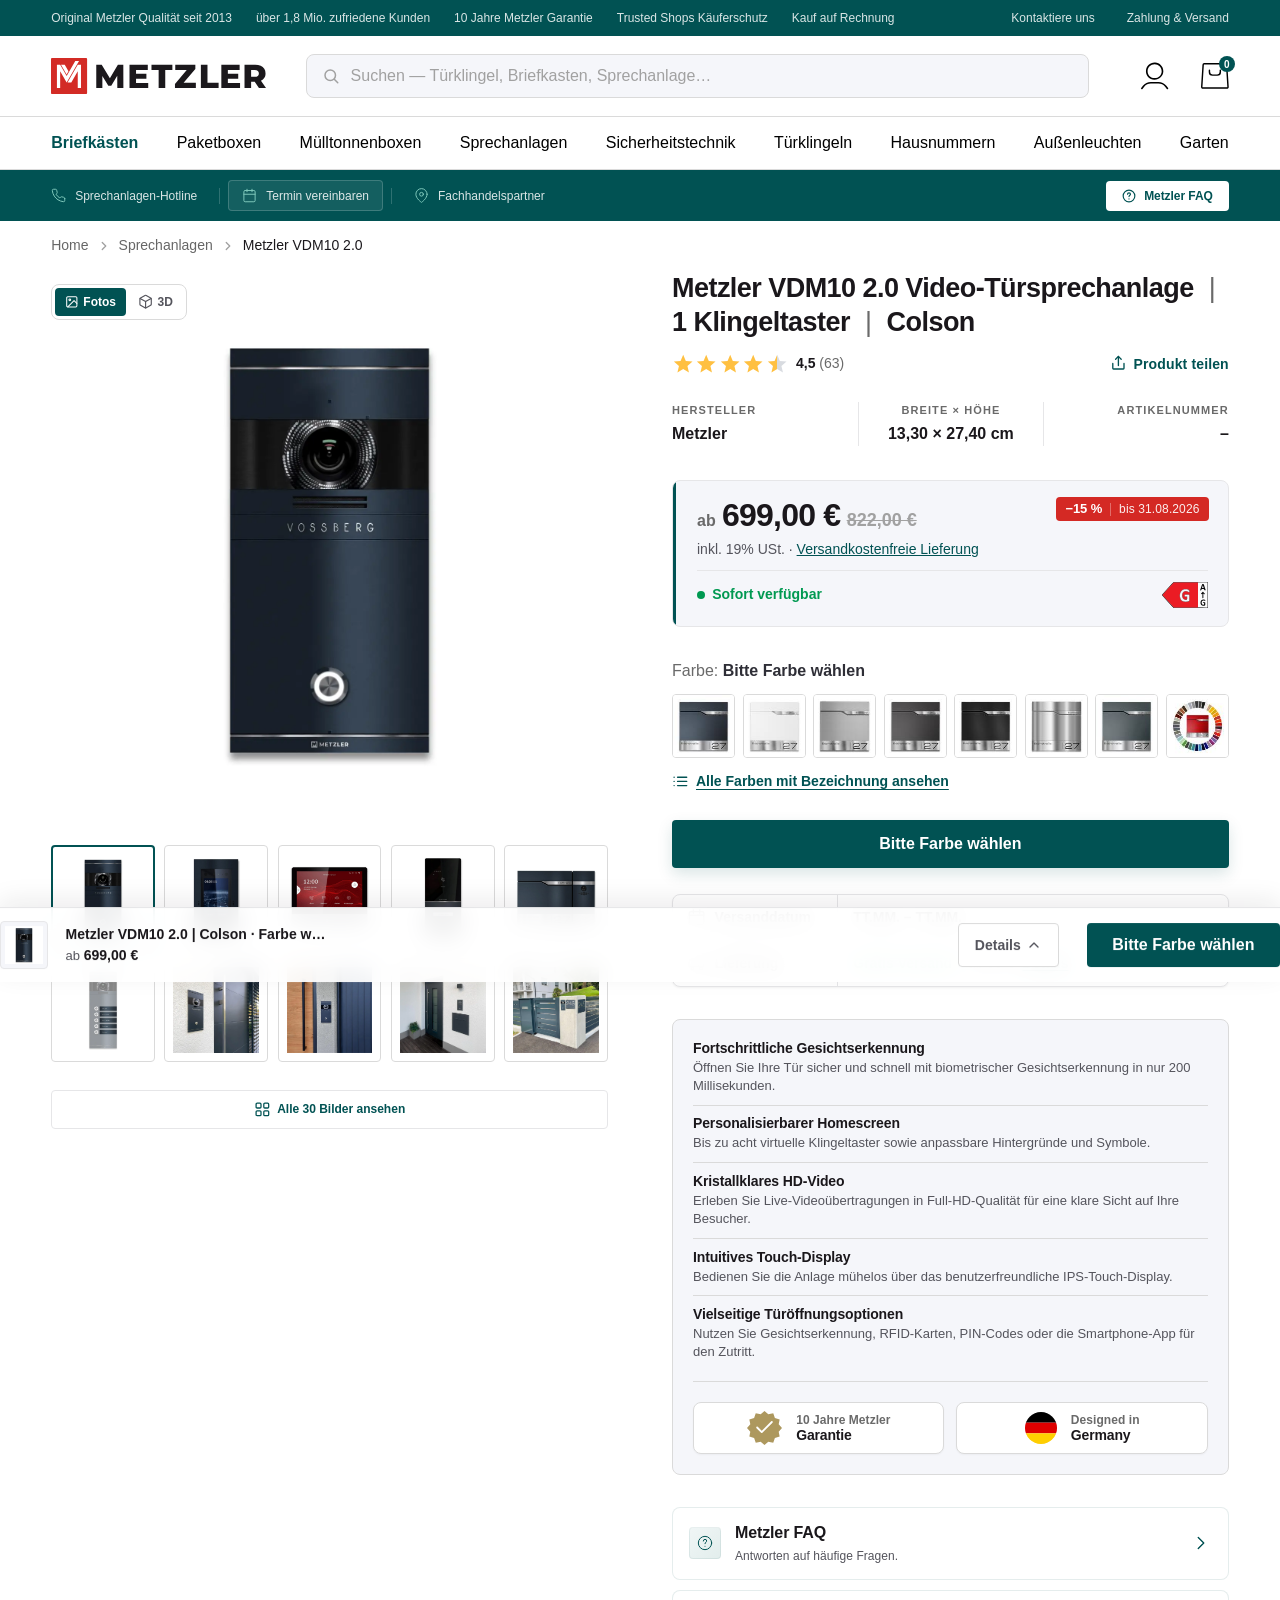
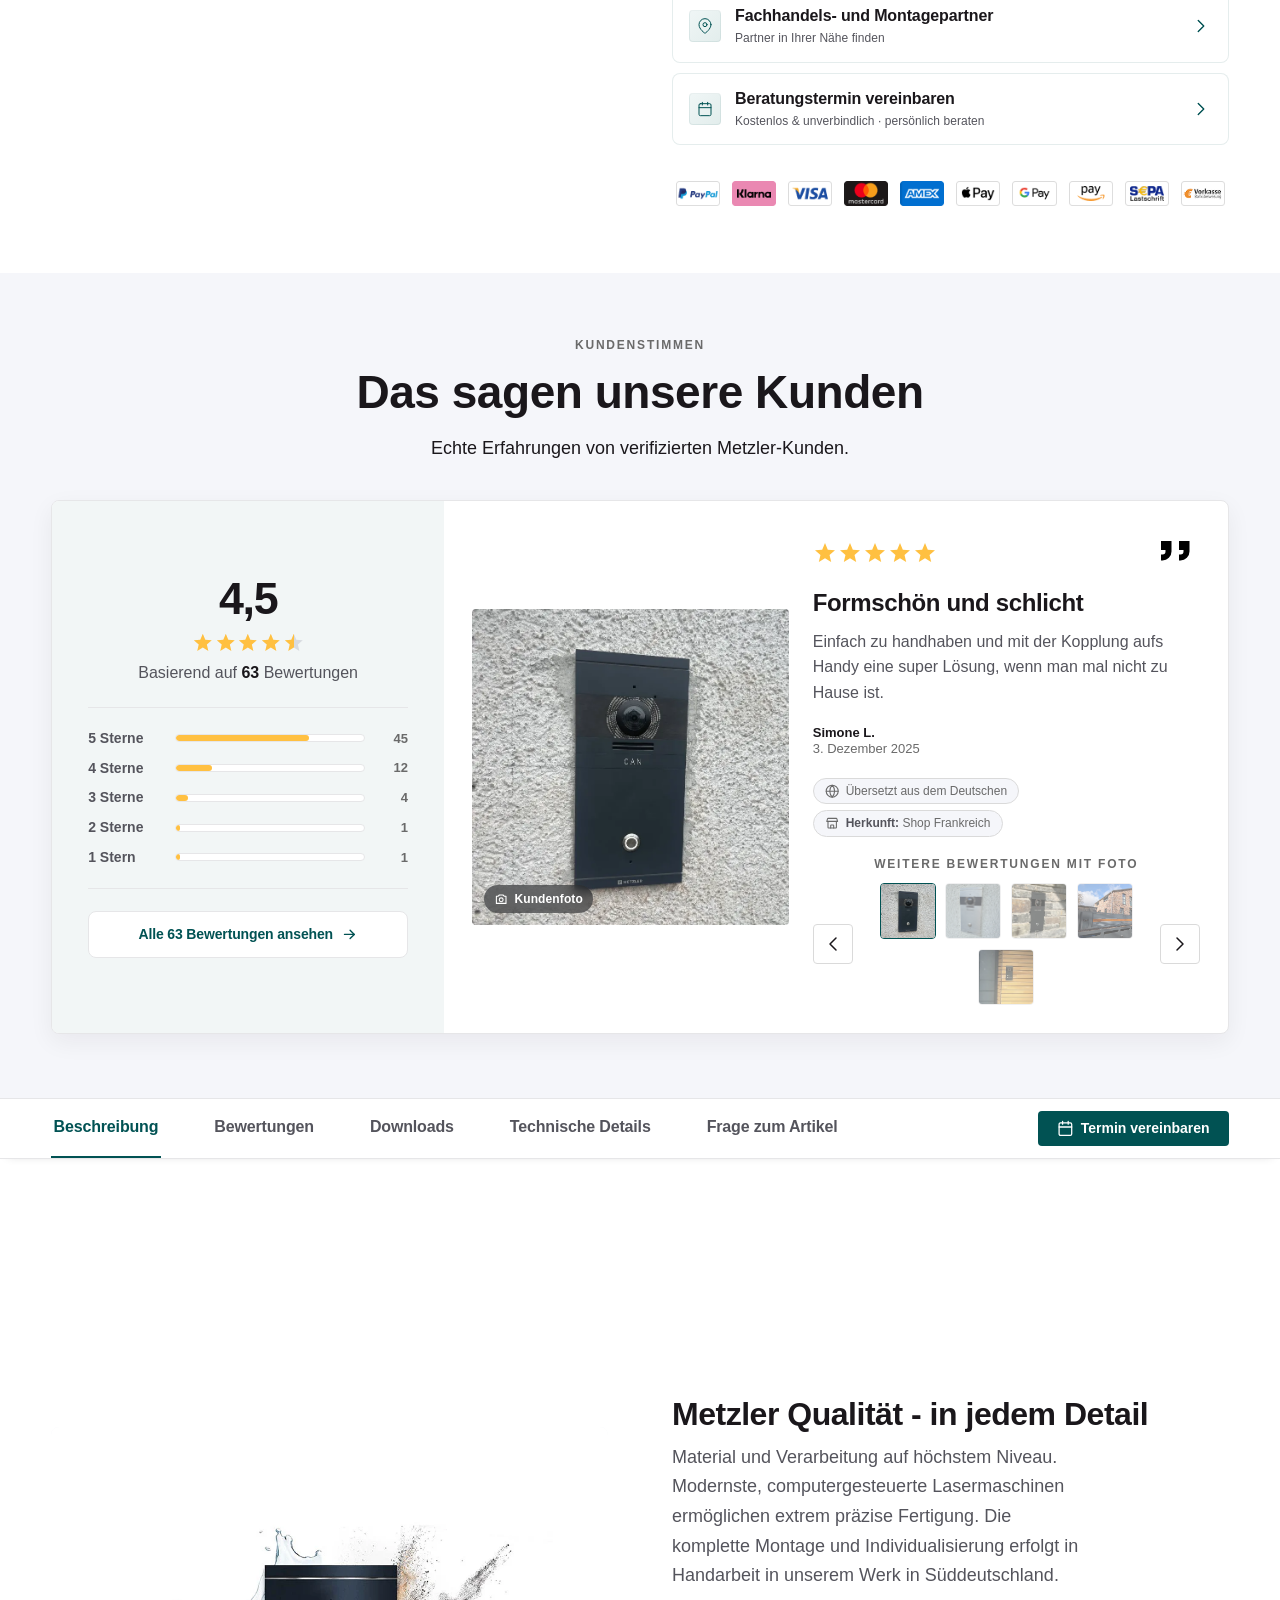
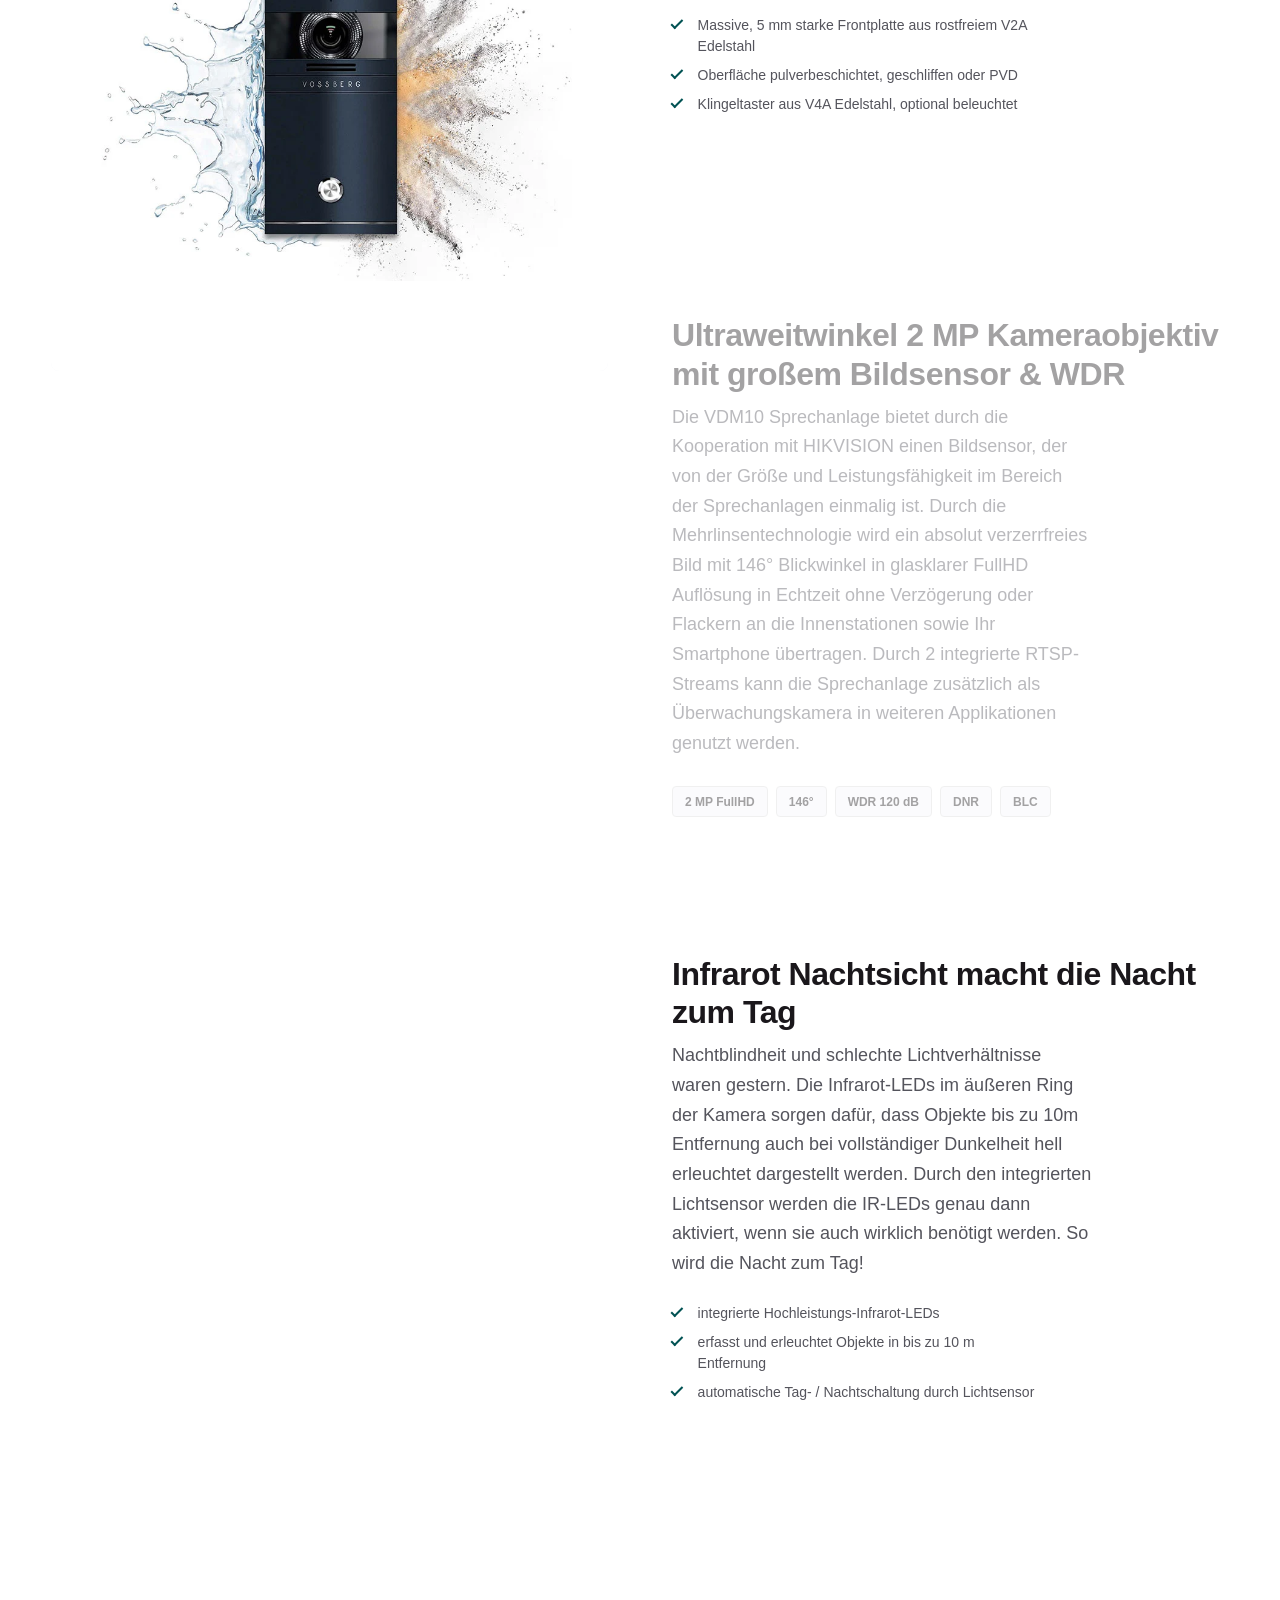
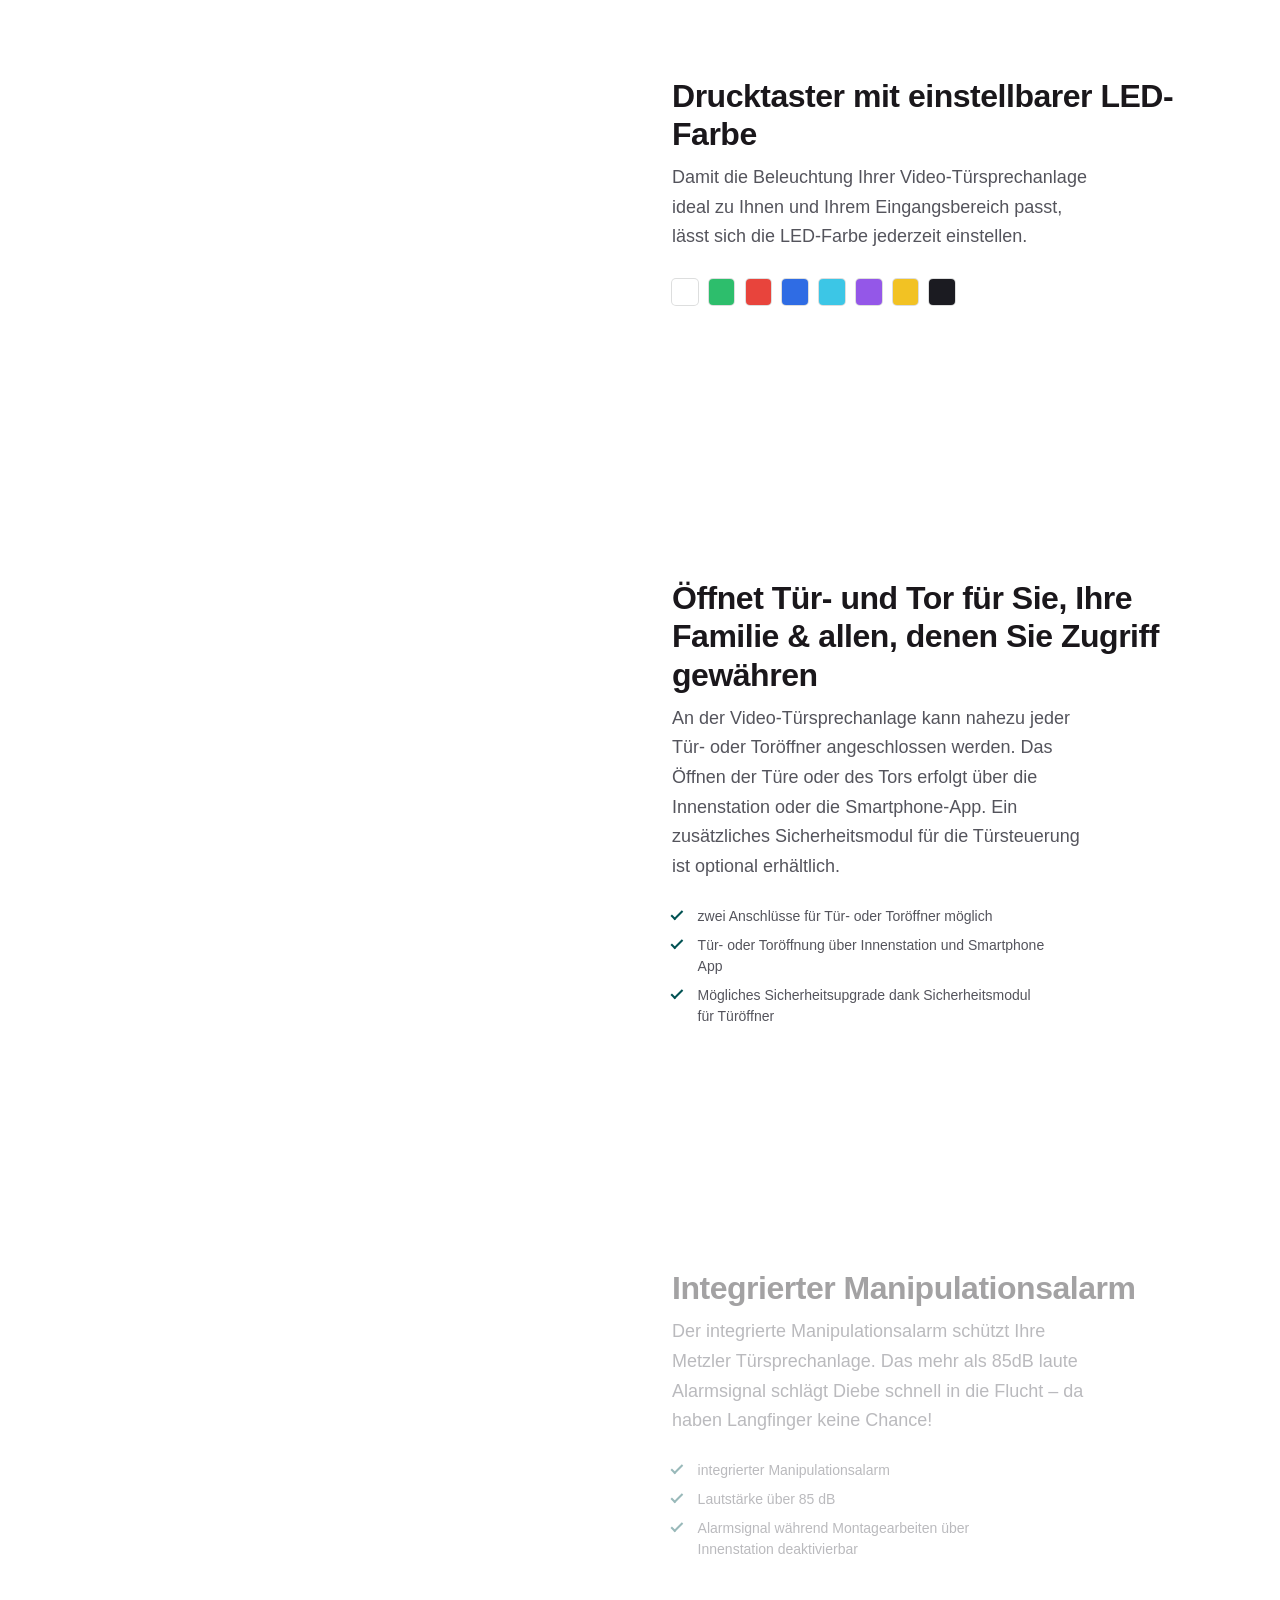
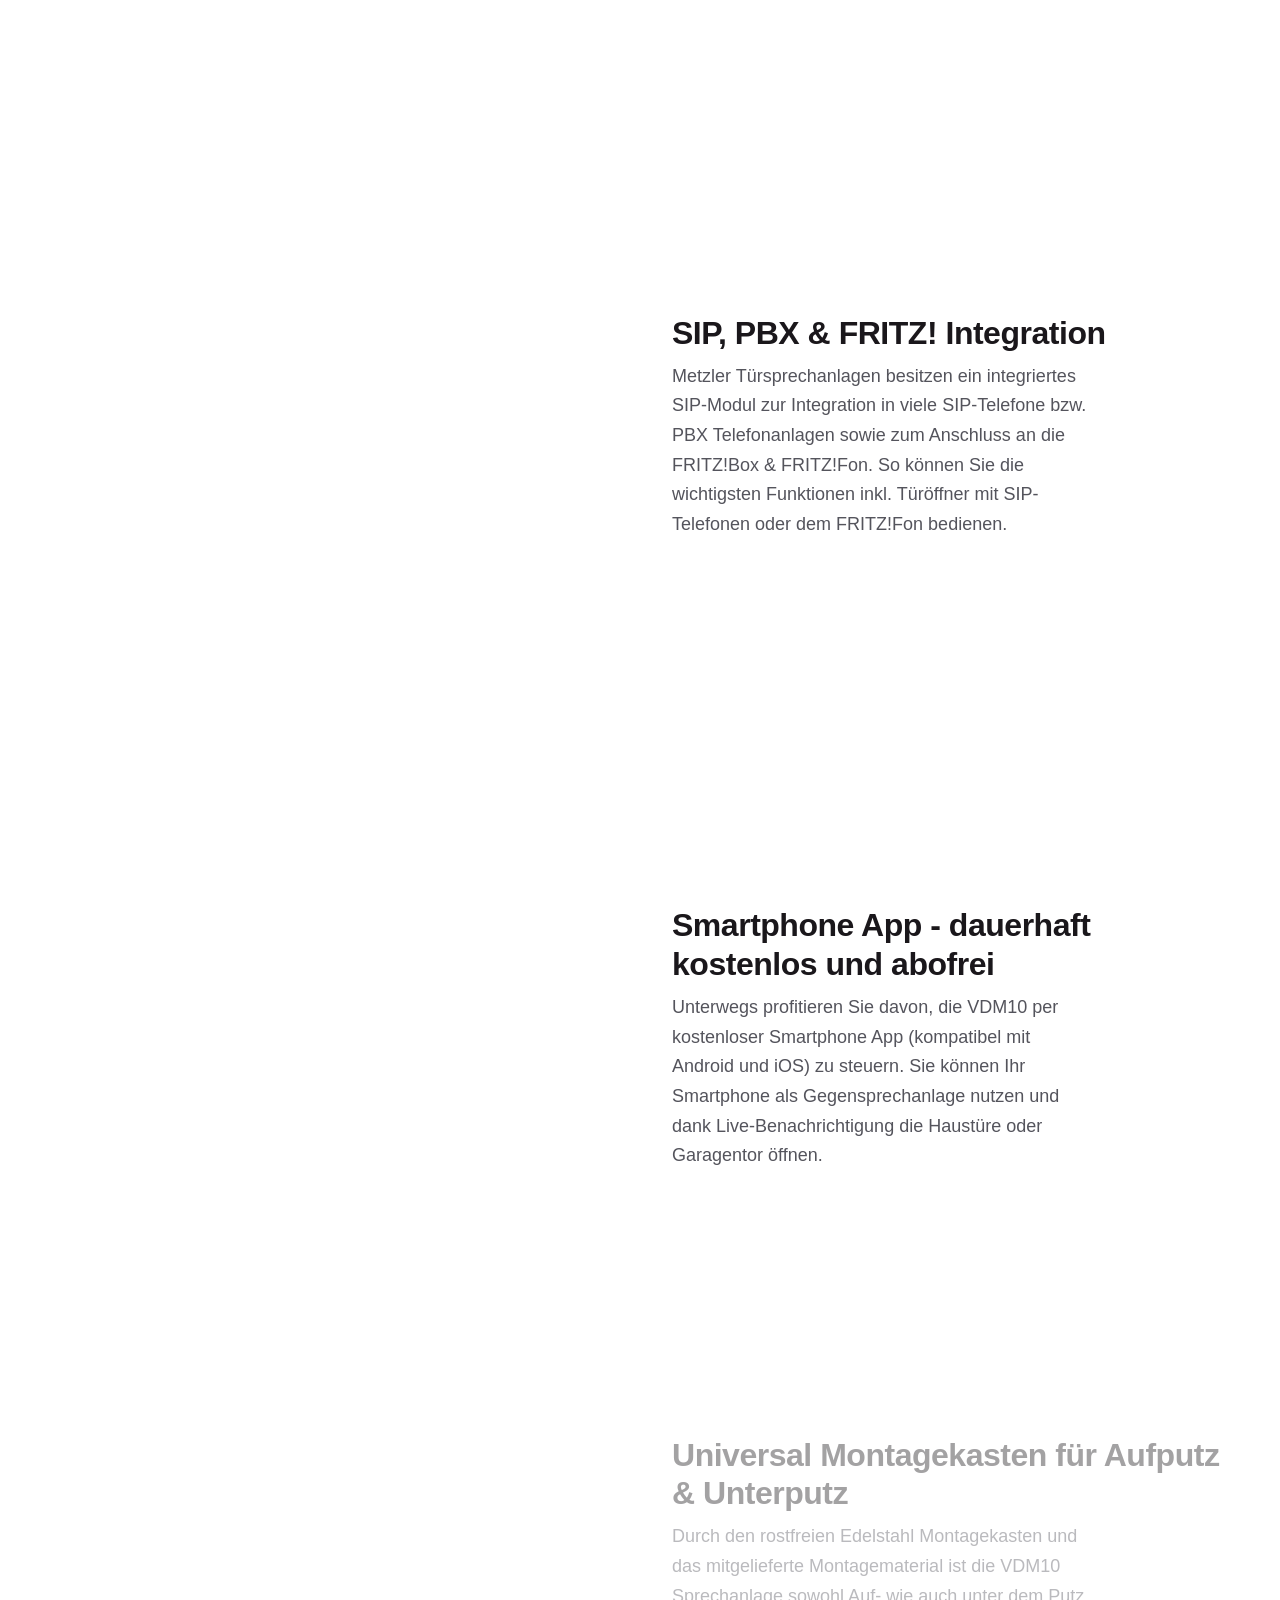
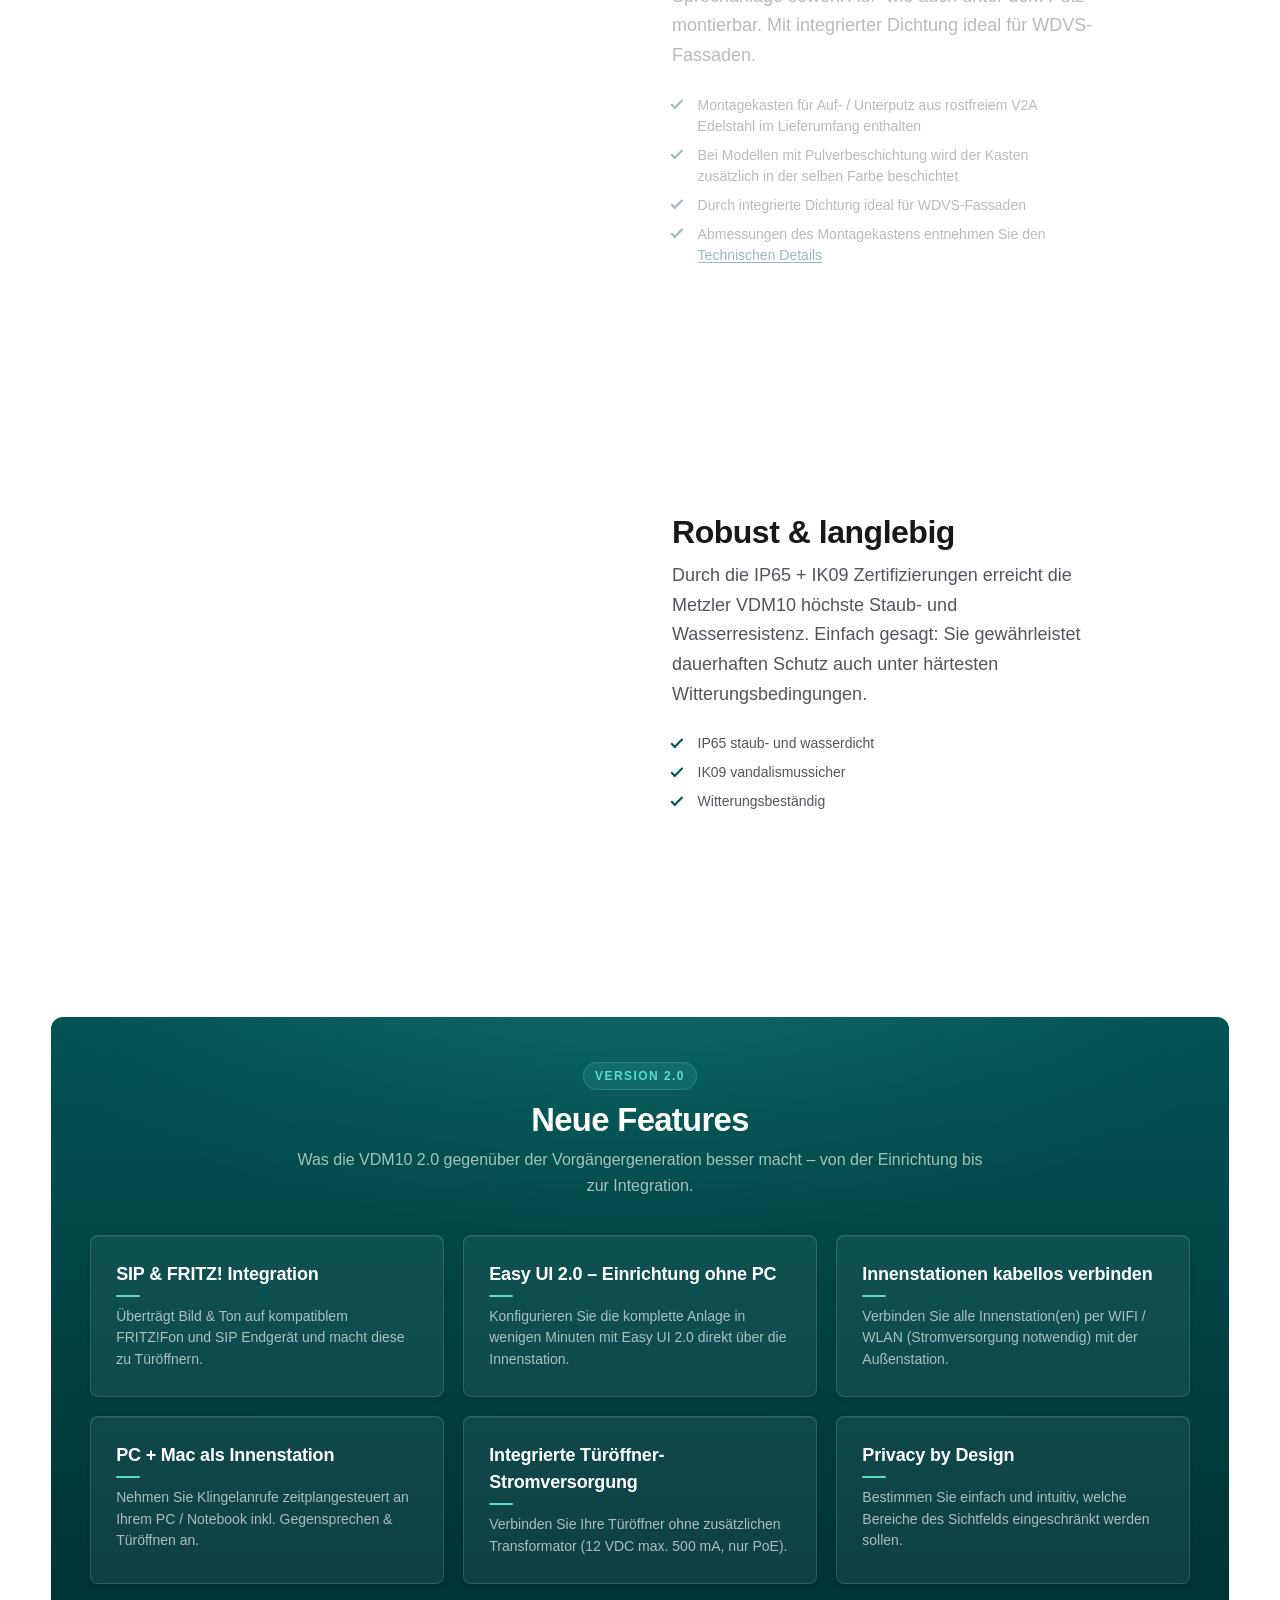
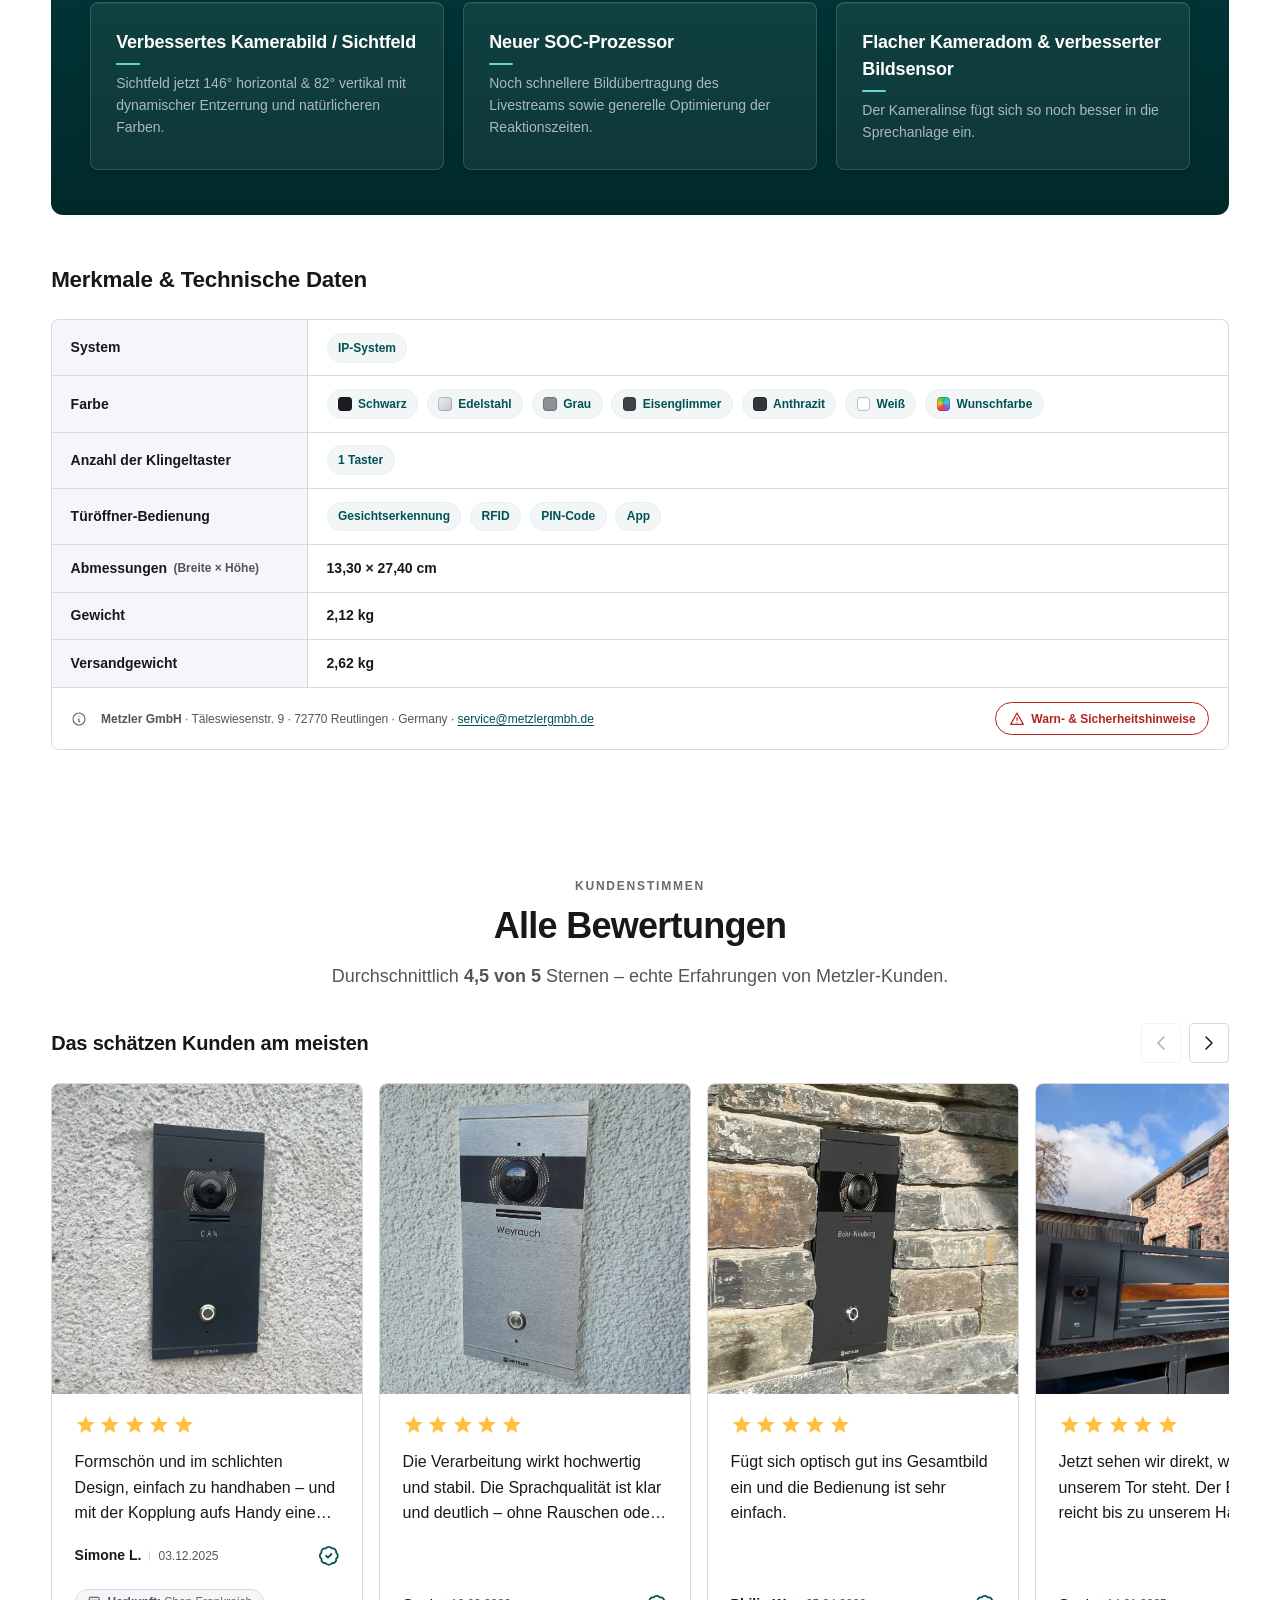
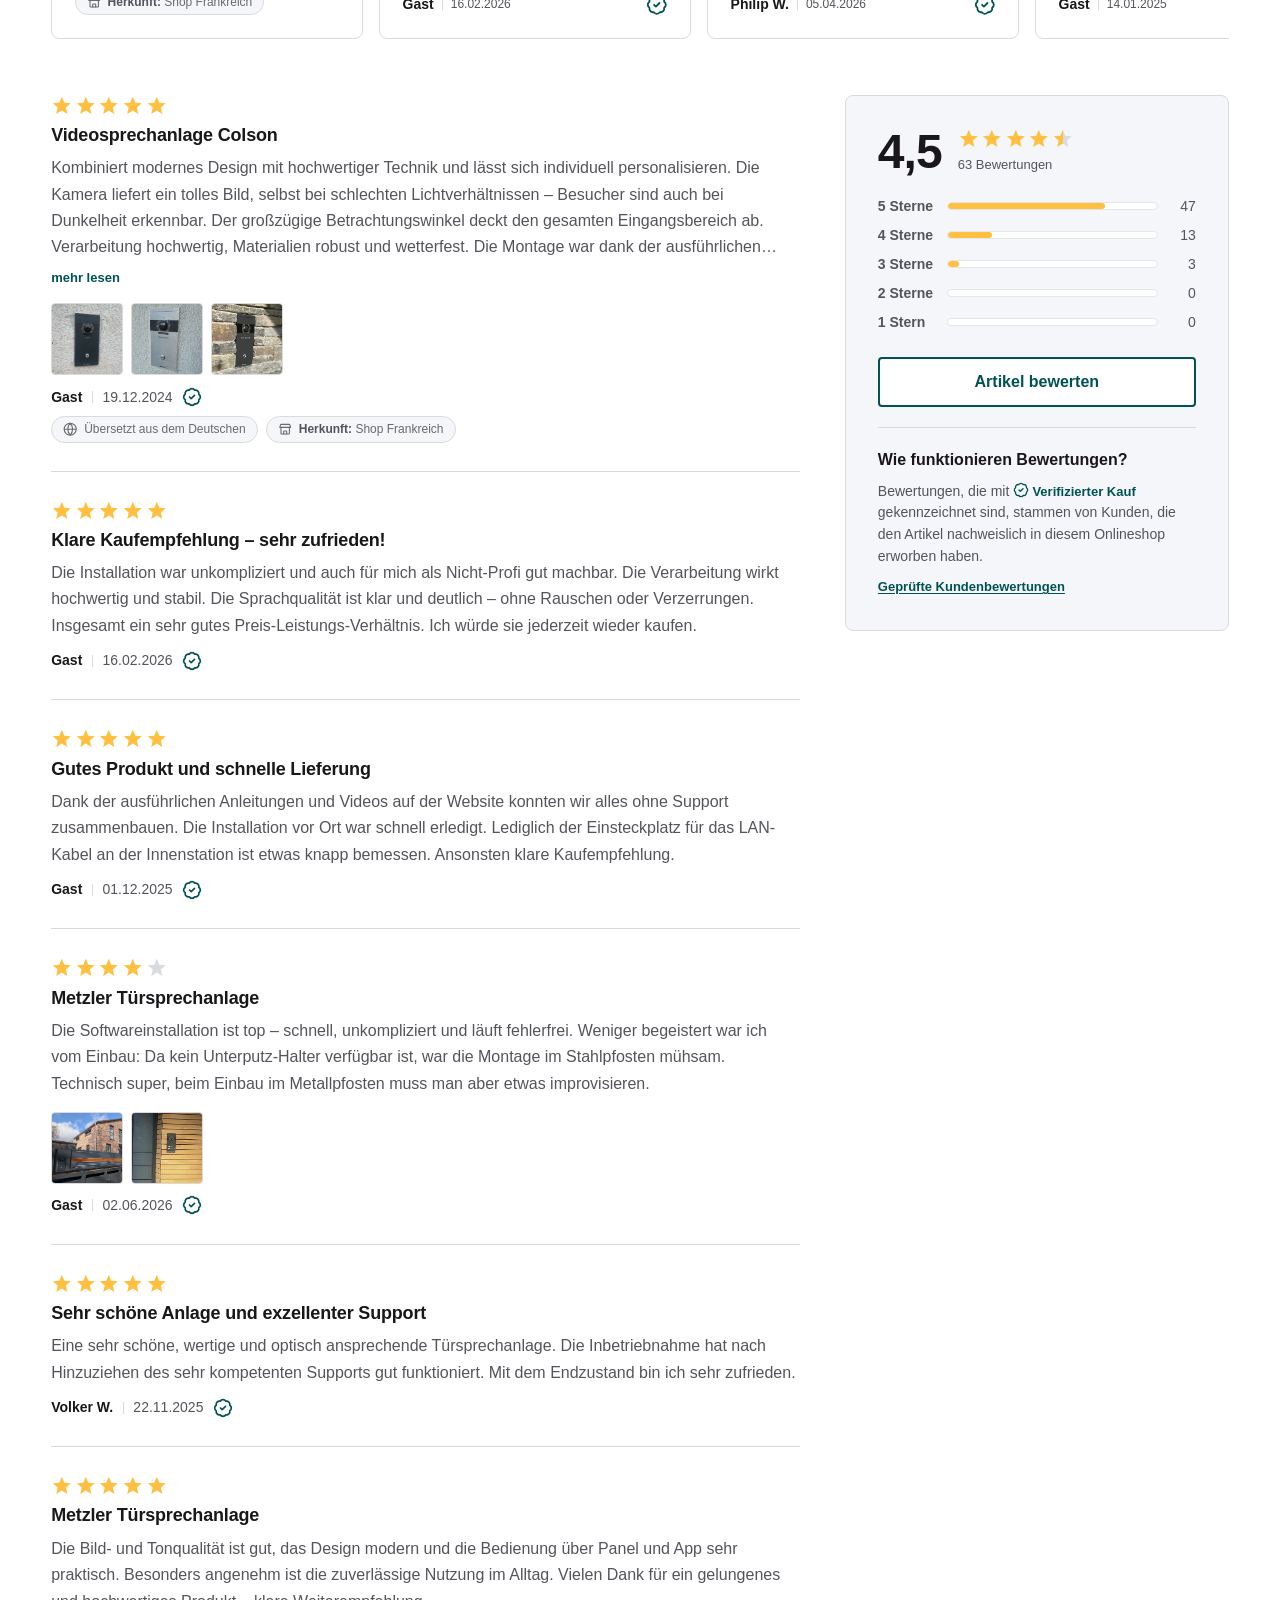
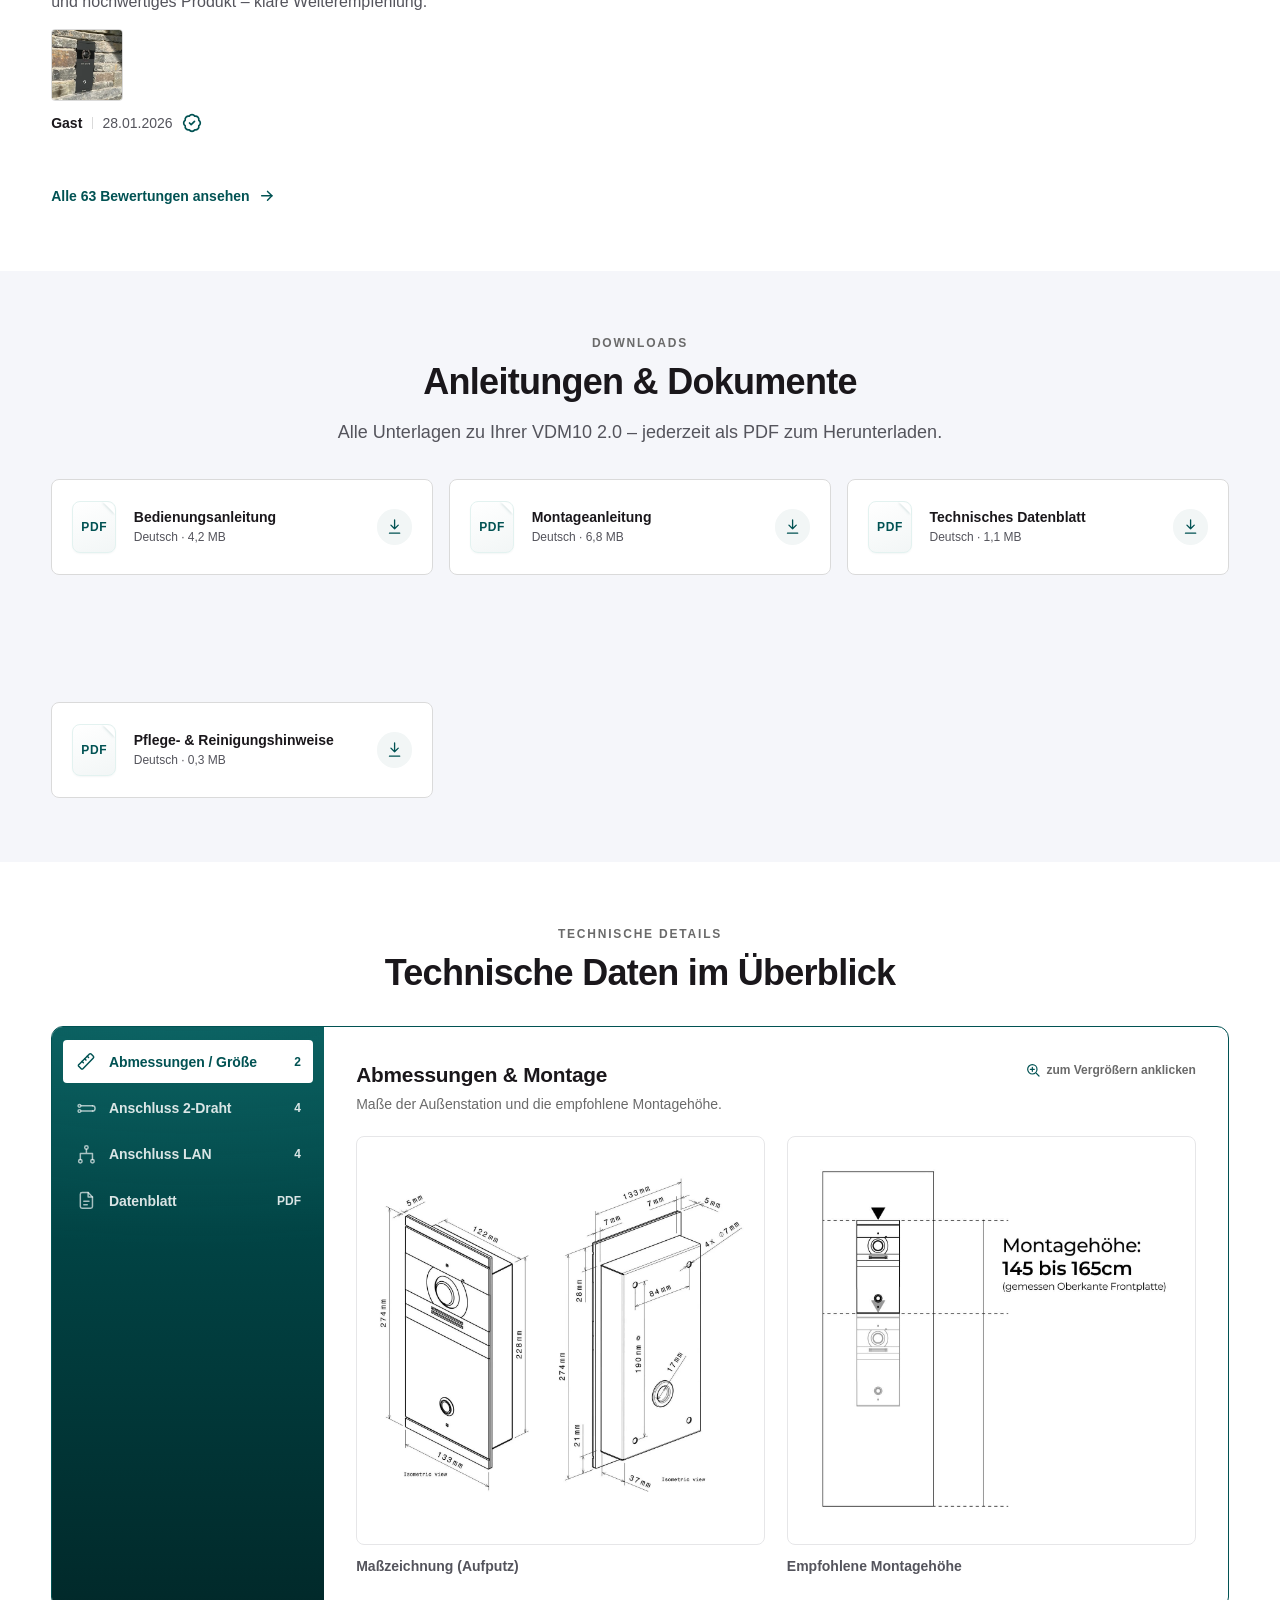
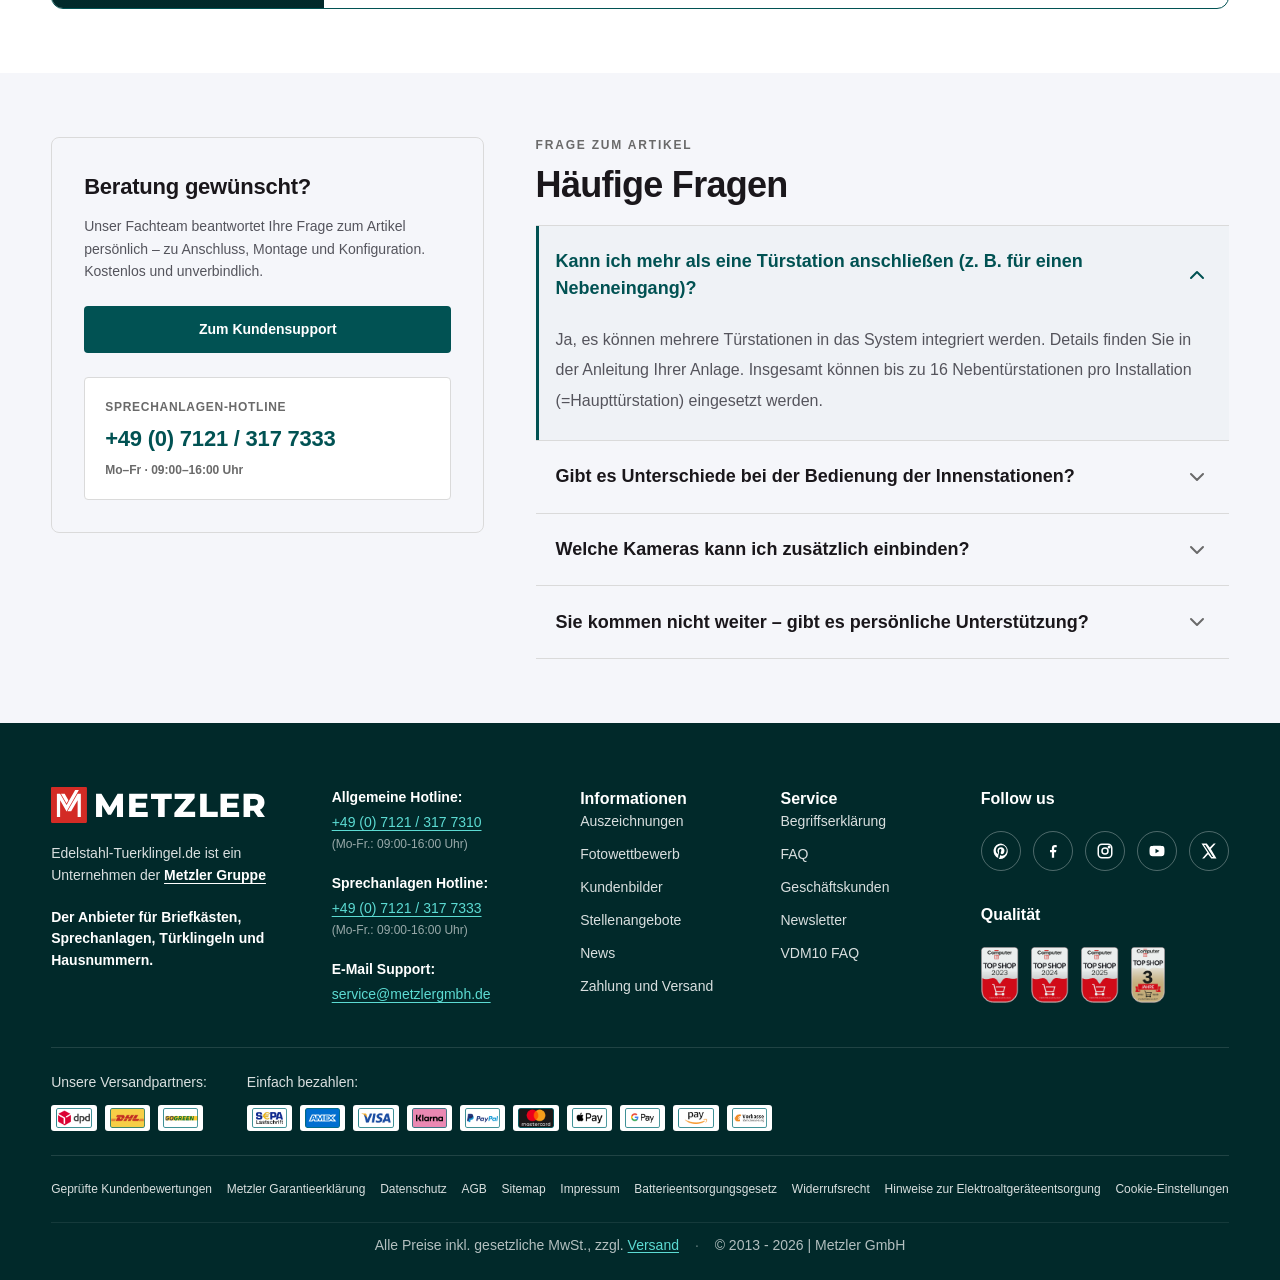
==== commit 997e0fa5: "Handover clean-up: drop unused assets; review count; buy bar thumb - Remove 43 assets no page, style" ====
--- a/index.html
+++ b/index.html
@@ -353,7 +353,7 @@
         <p class="pdp-eyebrow">Video-Türsprechanlage · nach Maß</p>
         <h1 class="pdp-title">Metzler VDM10&nbsp;2.0 Video&#8209;Türsprechanlage&nbsp;<span class="pdp-title__sep">|</span> 1&nbsp;Klingeltaster<span class="pdp-title__color" id="pdpTitleColor"></span>&nbsp;<span class="pdp-title__sep">|</span> Colson</h1>
         <div class="bx-cred">
-          <a href="#bewertungen" class="pdp-rate bx-cred__rate" aria-label="4,5 von 5">
+          <a href="#bewertungen" class="pdp-rate bx-cred__rate" aria-label="4,5 von 5 Sternen, 63 Bewertungen">
             <span class="pdp-stars" aria-hidden="true">
               <svg viewBox="0 0 24 24" fill="currentColor"><path d="M12 17.27L18.18 21l-1.64-7.03L22 9.24l-7.19-.61L12 2 9.19 8.63 2 9.24l5.46 4.73L5.82 21z"/></svg>
               <svg viewBox="0 0 24 24" fill="currentColor"><path d="M12 17.27L18.18 21l-1.64-7.03L22 9.24l-7.19-.61L12 2 9.19 8.63 2 9.24l5.46 4.73L5.82 21z"/></svg>
@@ -361,7 +361,7 @@
               <svg viewBox="0 0 24 24" fill="currentColor"><path d="M12 17.27L18.18 21l-1.64-7.03L22 9.24l-7.19-.61L12 2 9.19 8.63 2 9.24l5.46 4.73L5.82 21z"/></svg>
               <svg viewBox="0 0 24 24"><defs><linearGradient id="pdpStarHalf"><stop offset="50%" stop-color="currentColor"/><stop offset="50%" stop-color="#d8dbe0"/></linearGradient></defs><path fill="url(#pdpStarHalf)" d="M12 17.27L18.18 21l-1.64-7.03L22 9.24l-7.19-.61L12 2 9.19 8.63 2 9.24l5.46 4.73L5.82 21z"/></svg>
             </span>
-            <span class="pdp-rate__count"><b>4,5</b></span>
+            <span class="pdp-rate__count" aria-hidden="true"><b>4,5</b> (63)</span>
           </a>
           <div class="bx-share-wrap">
             <button type="button" class="bx-share" id="pdpShare" aria-haspopup="true" aria-expanded="false" aria-controls="pdpShareMenu">
